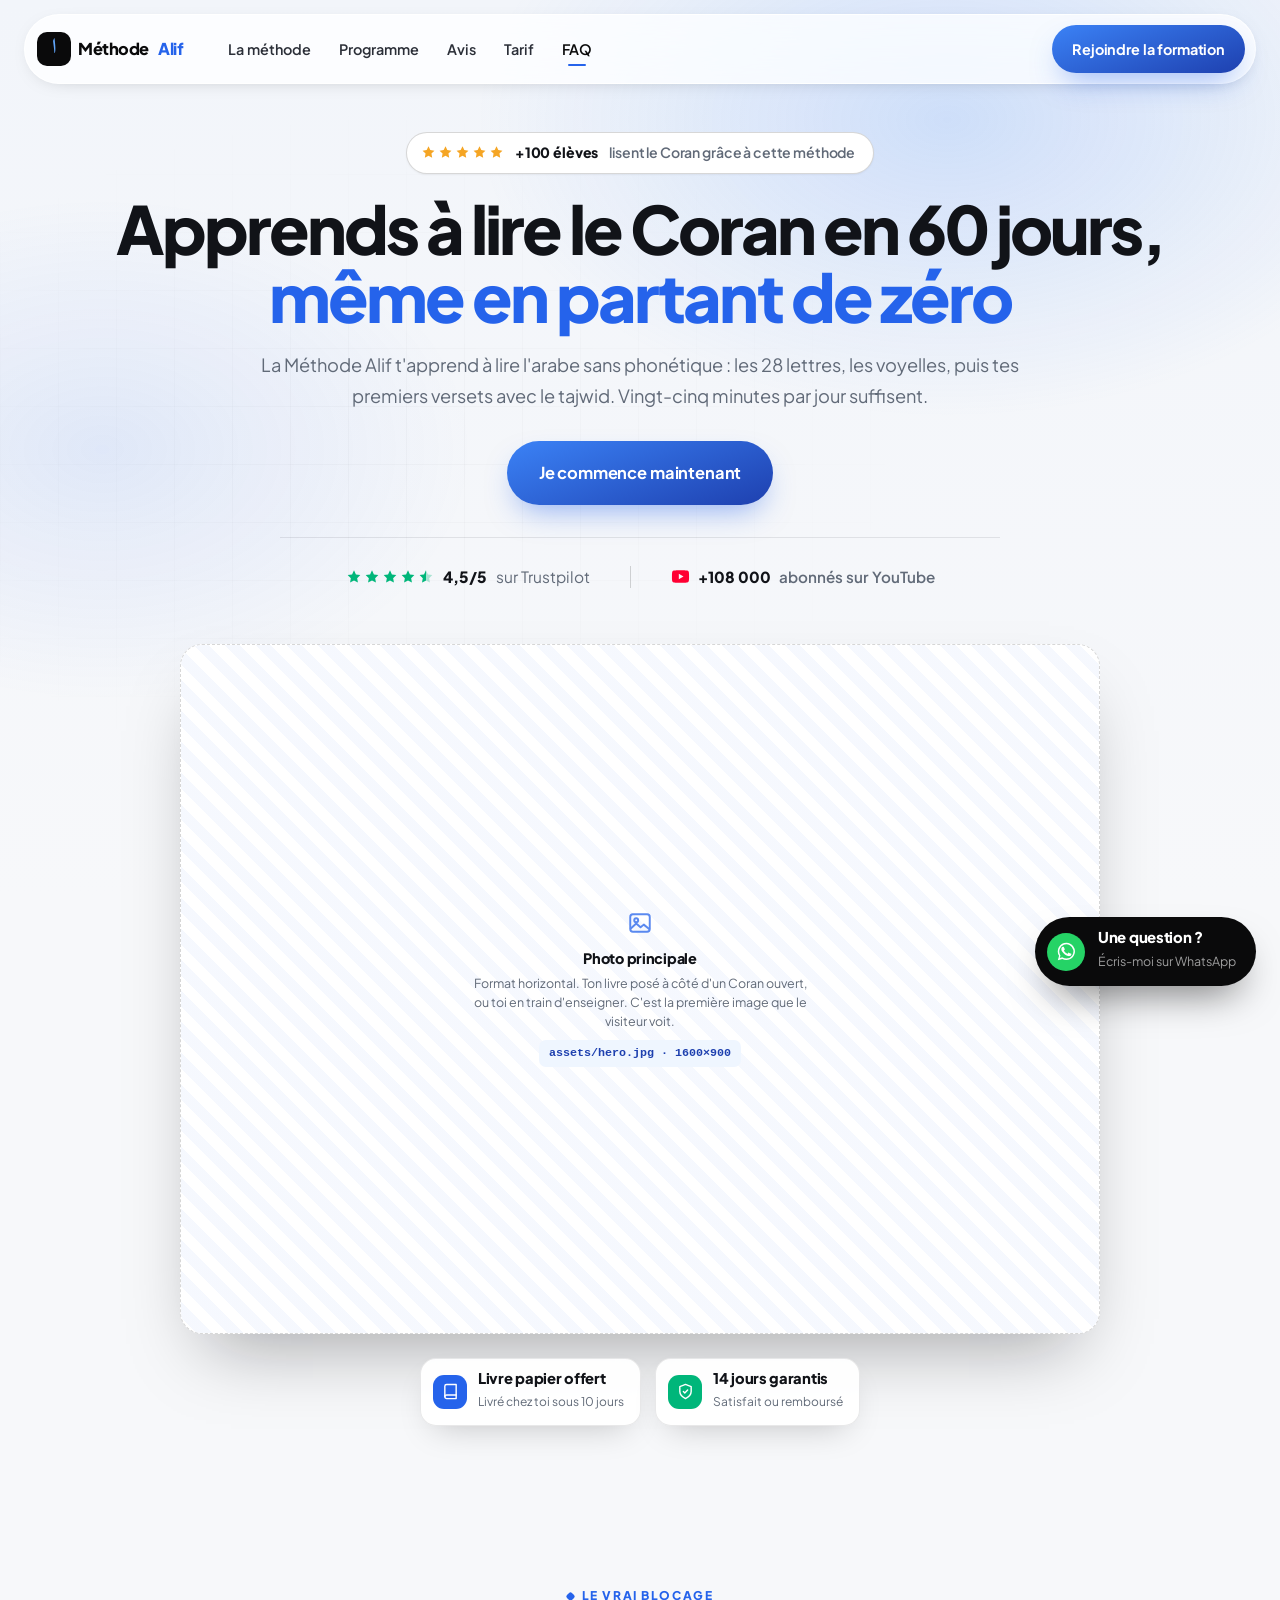
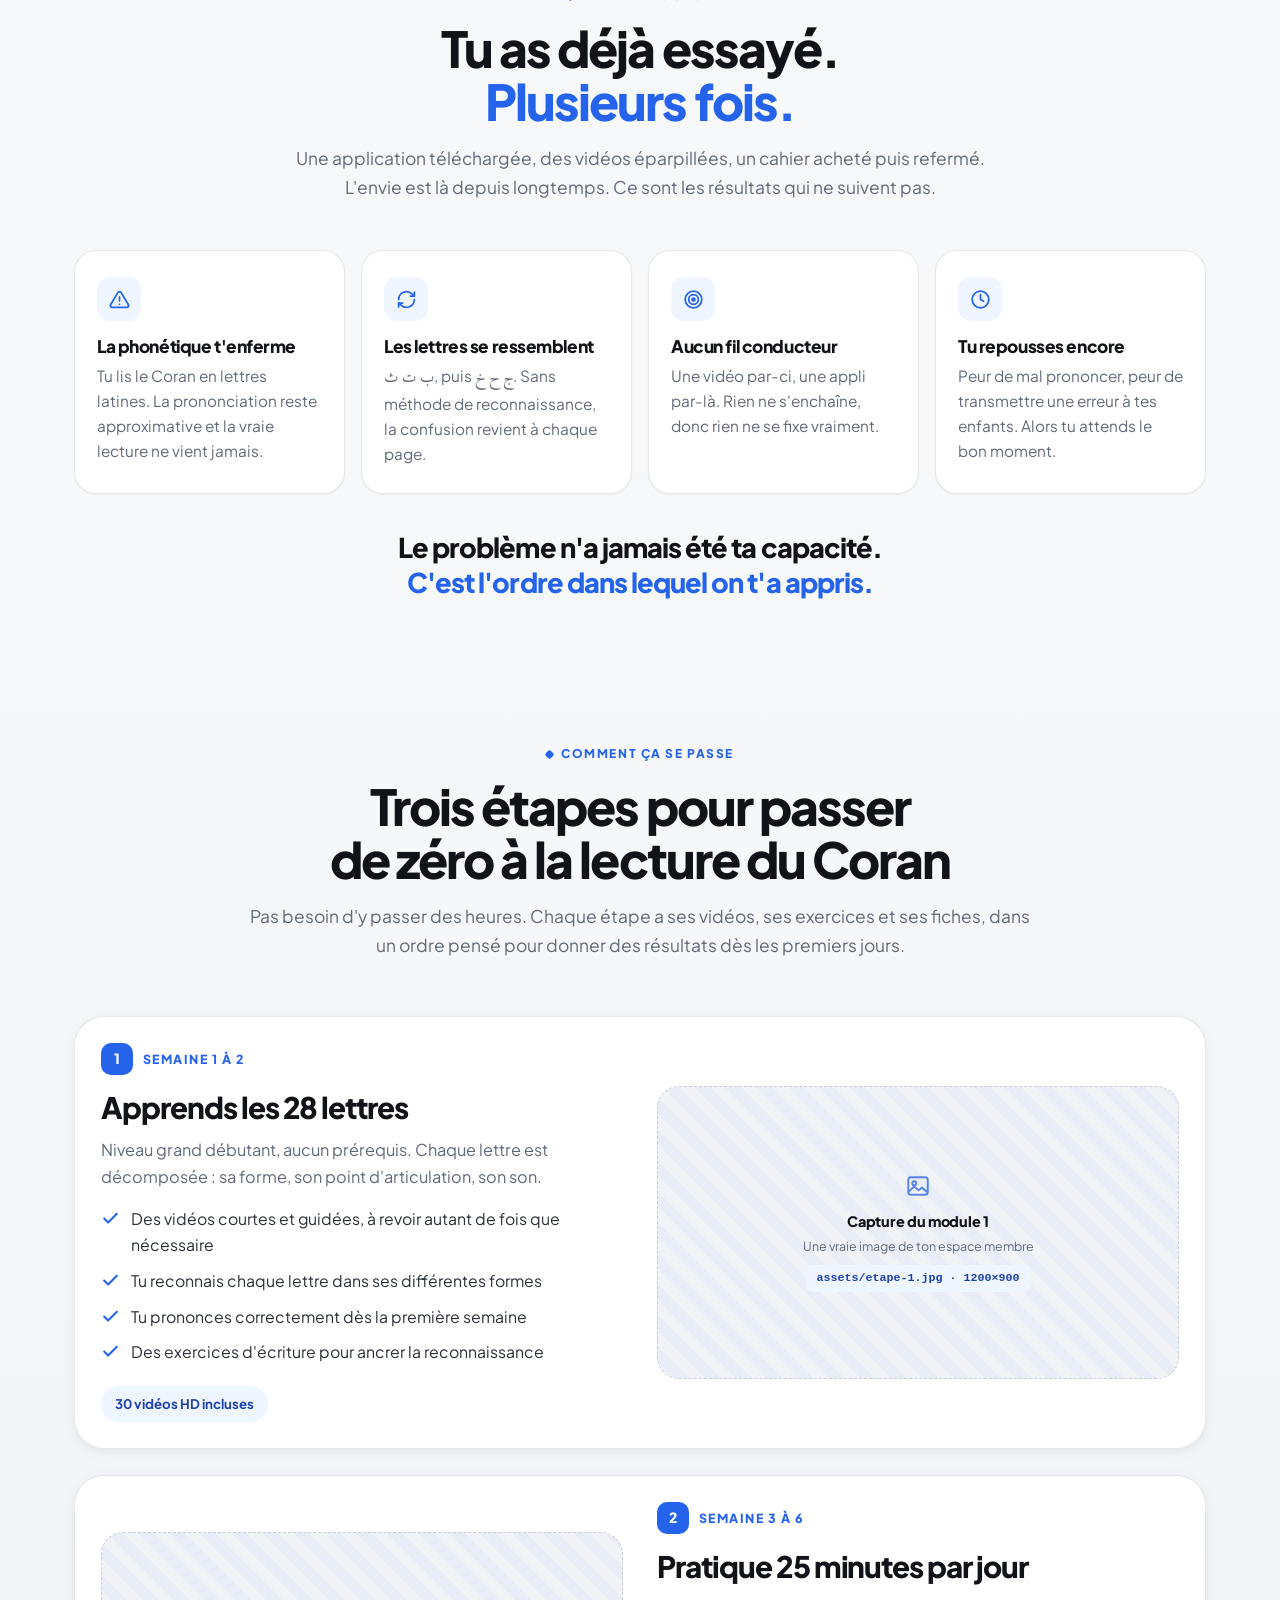
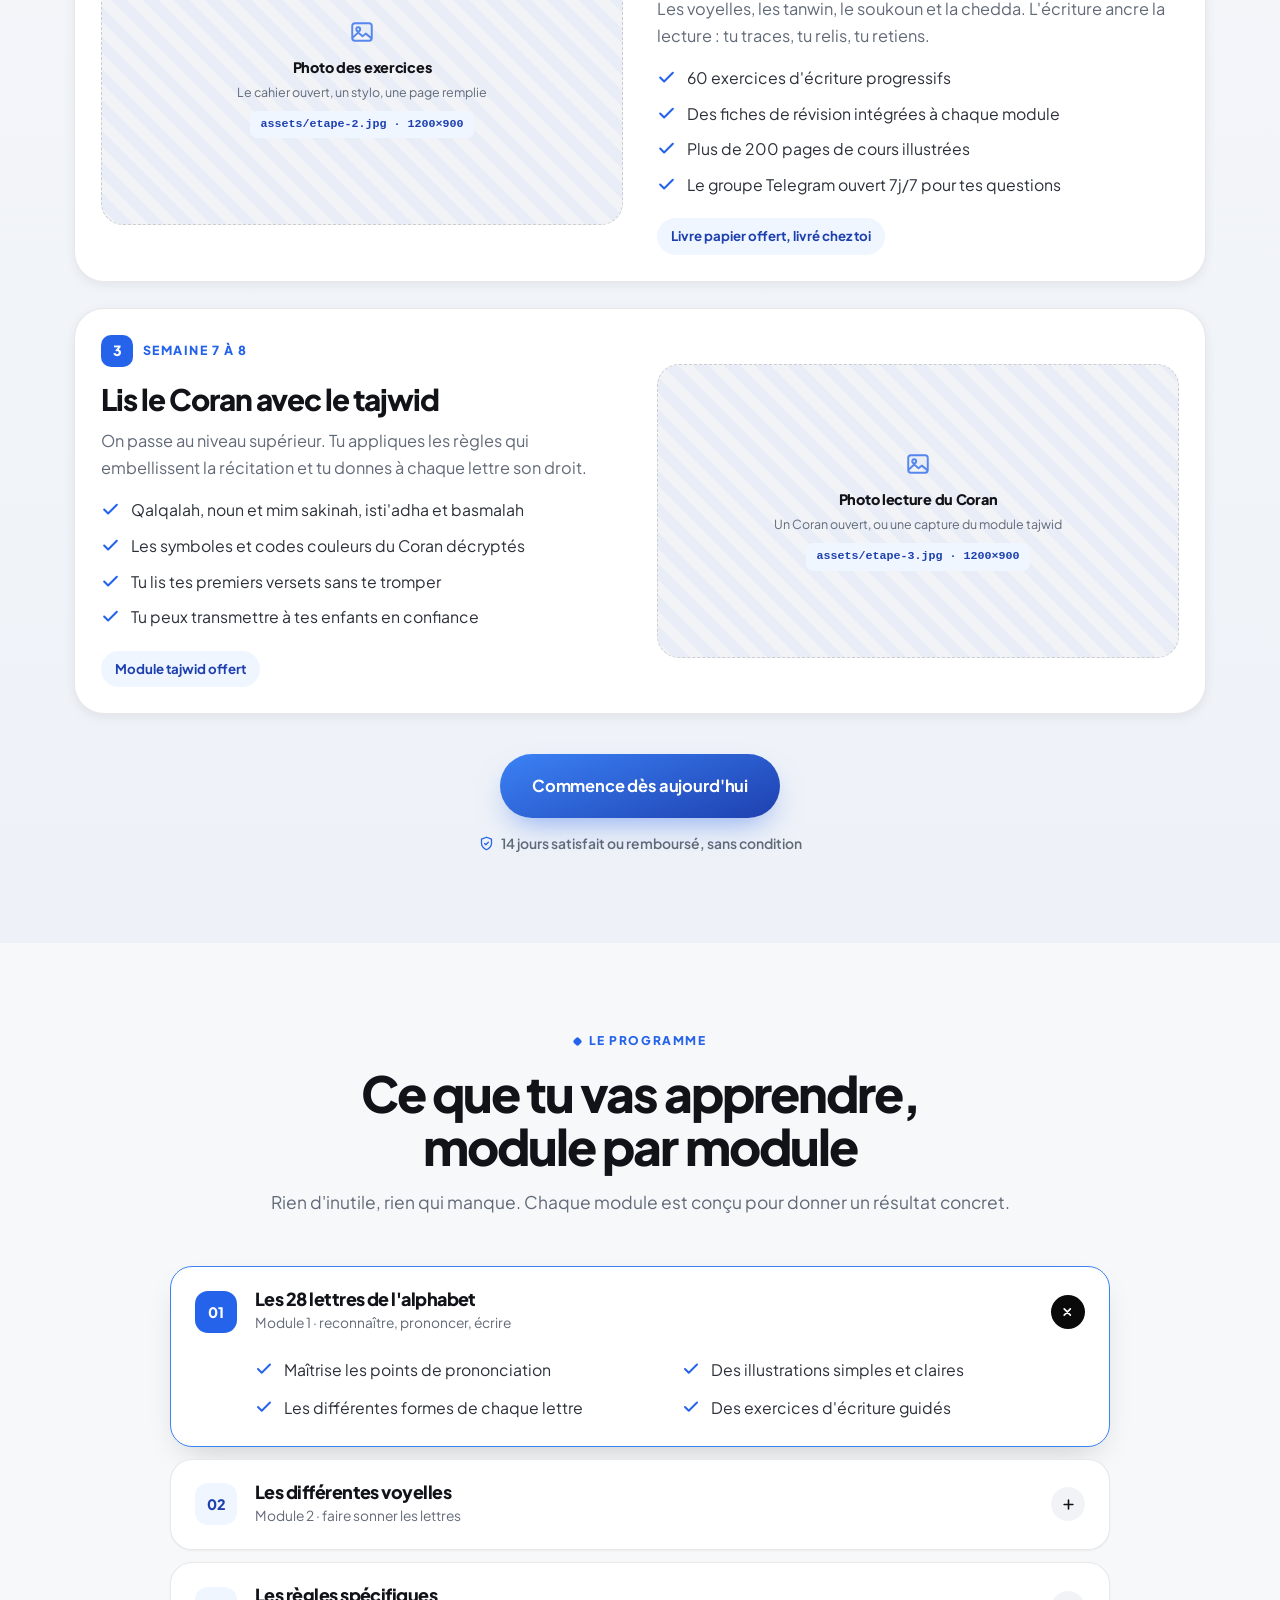
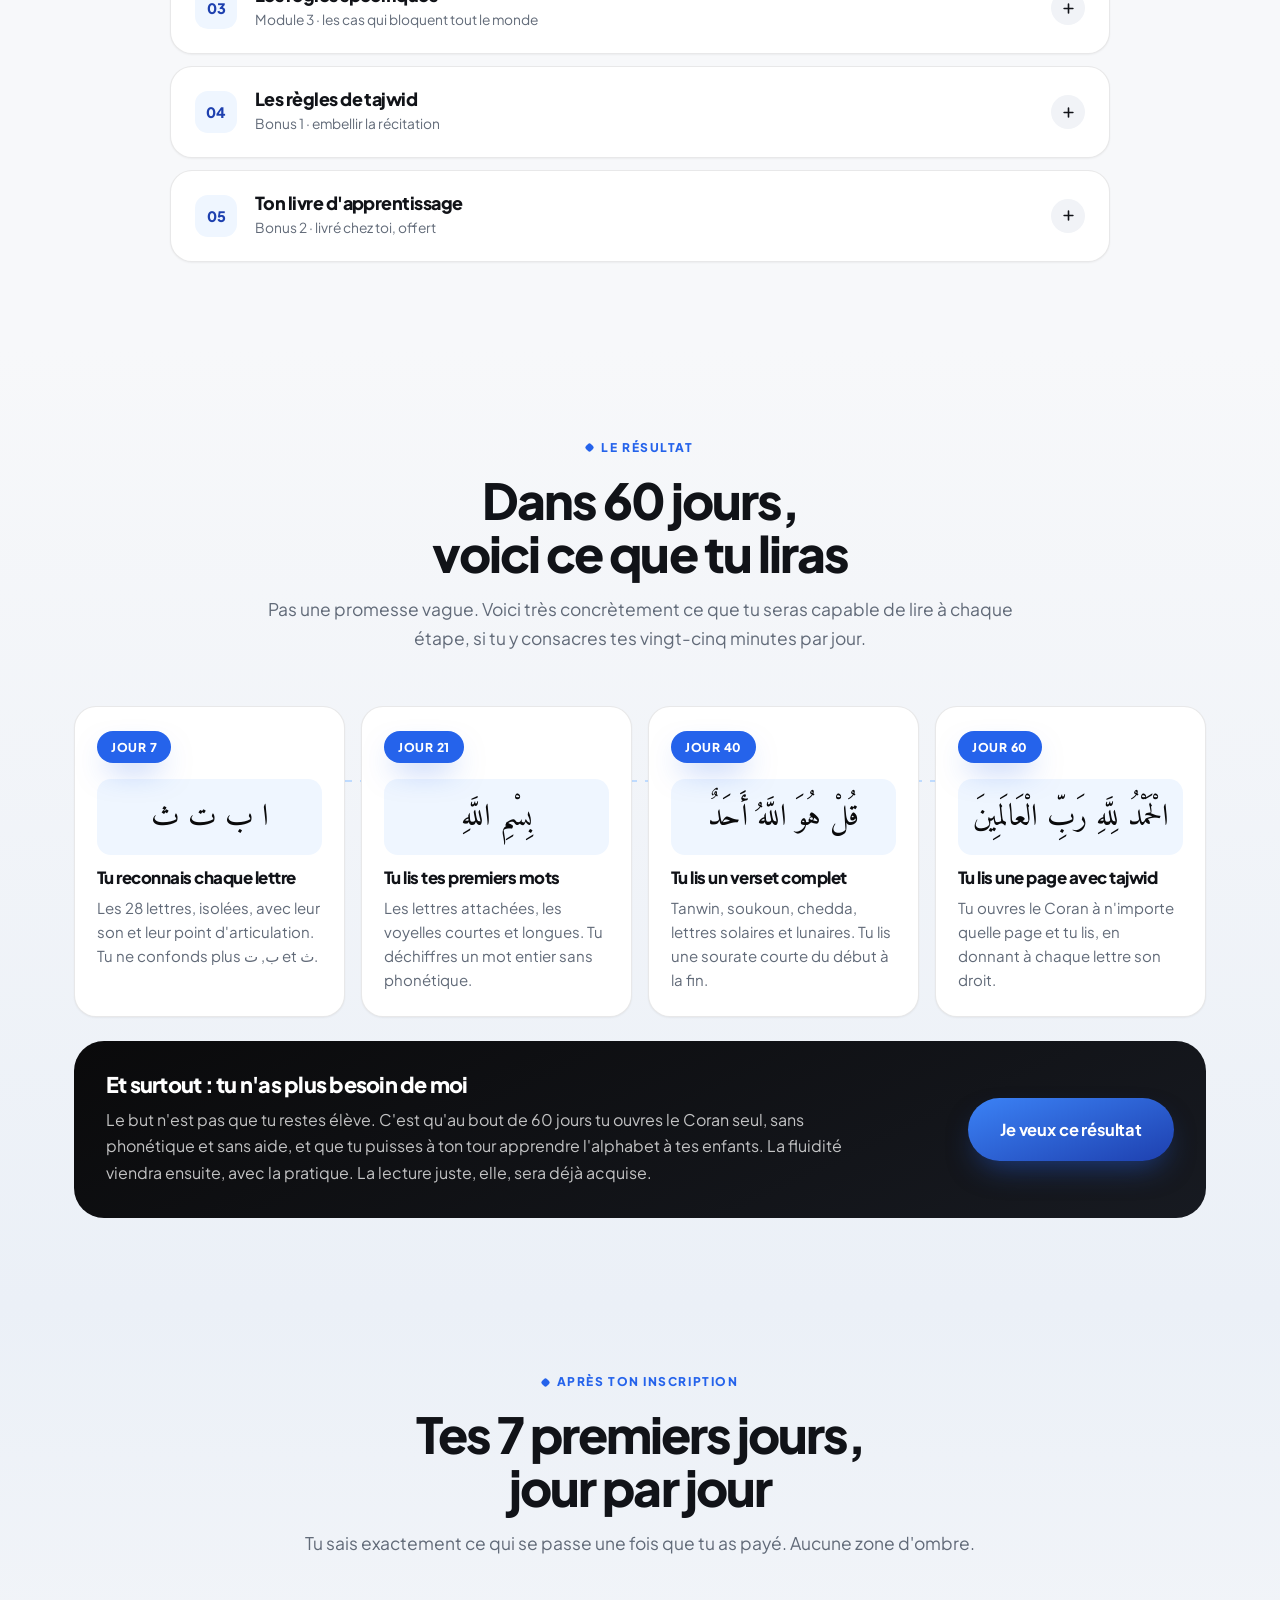
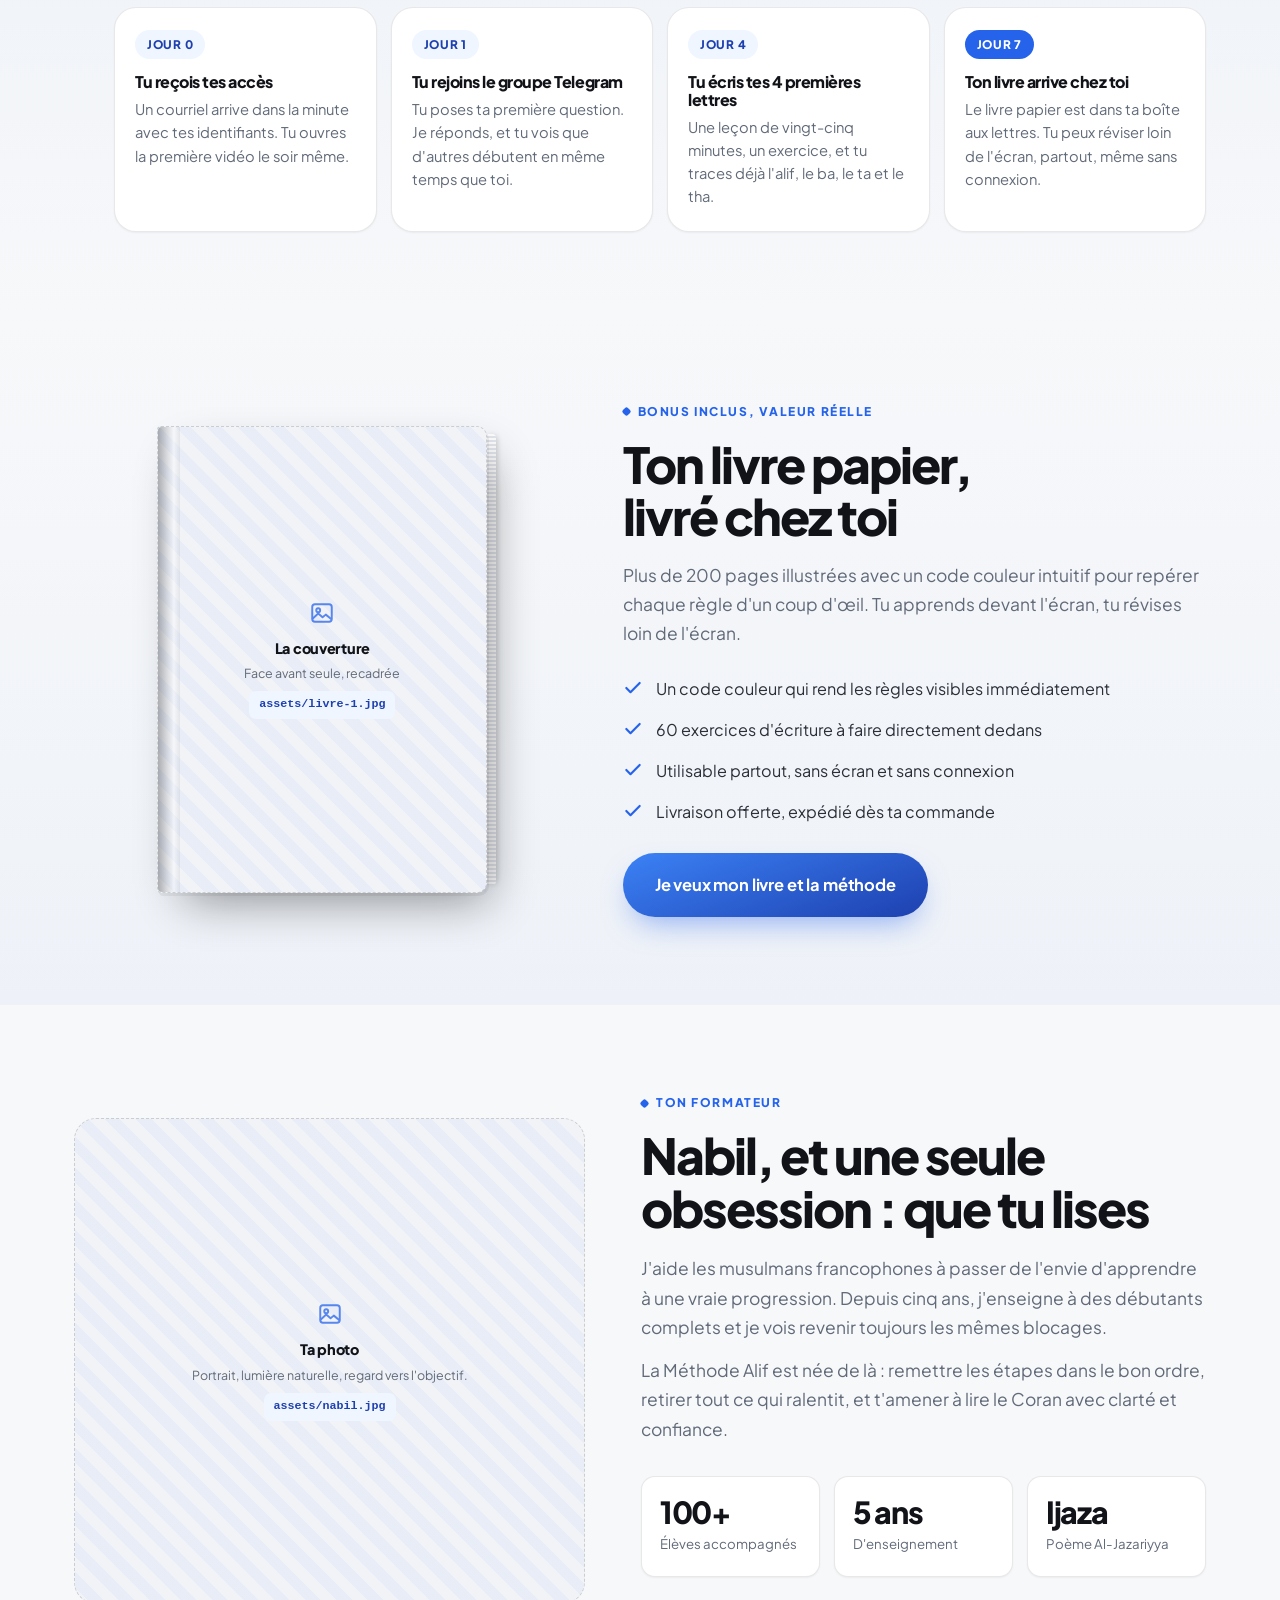
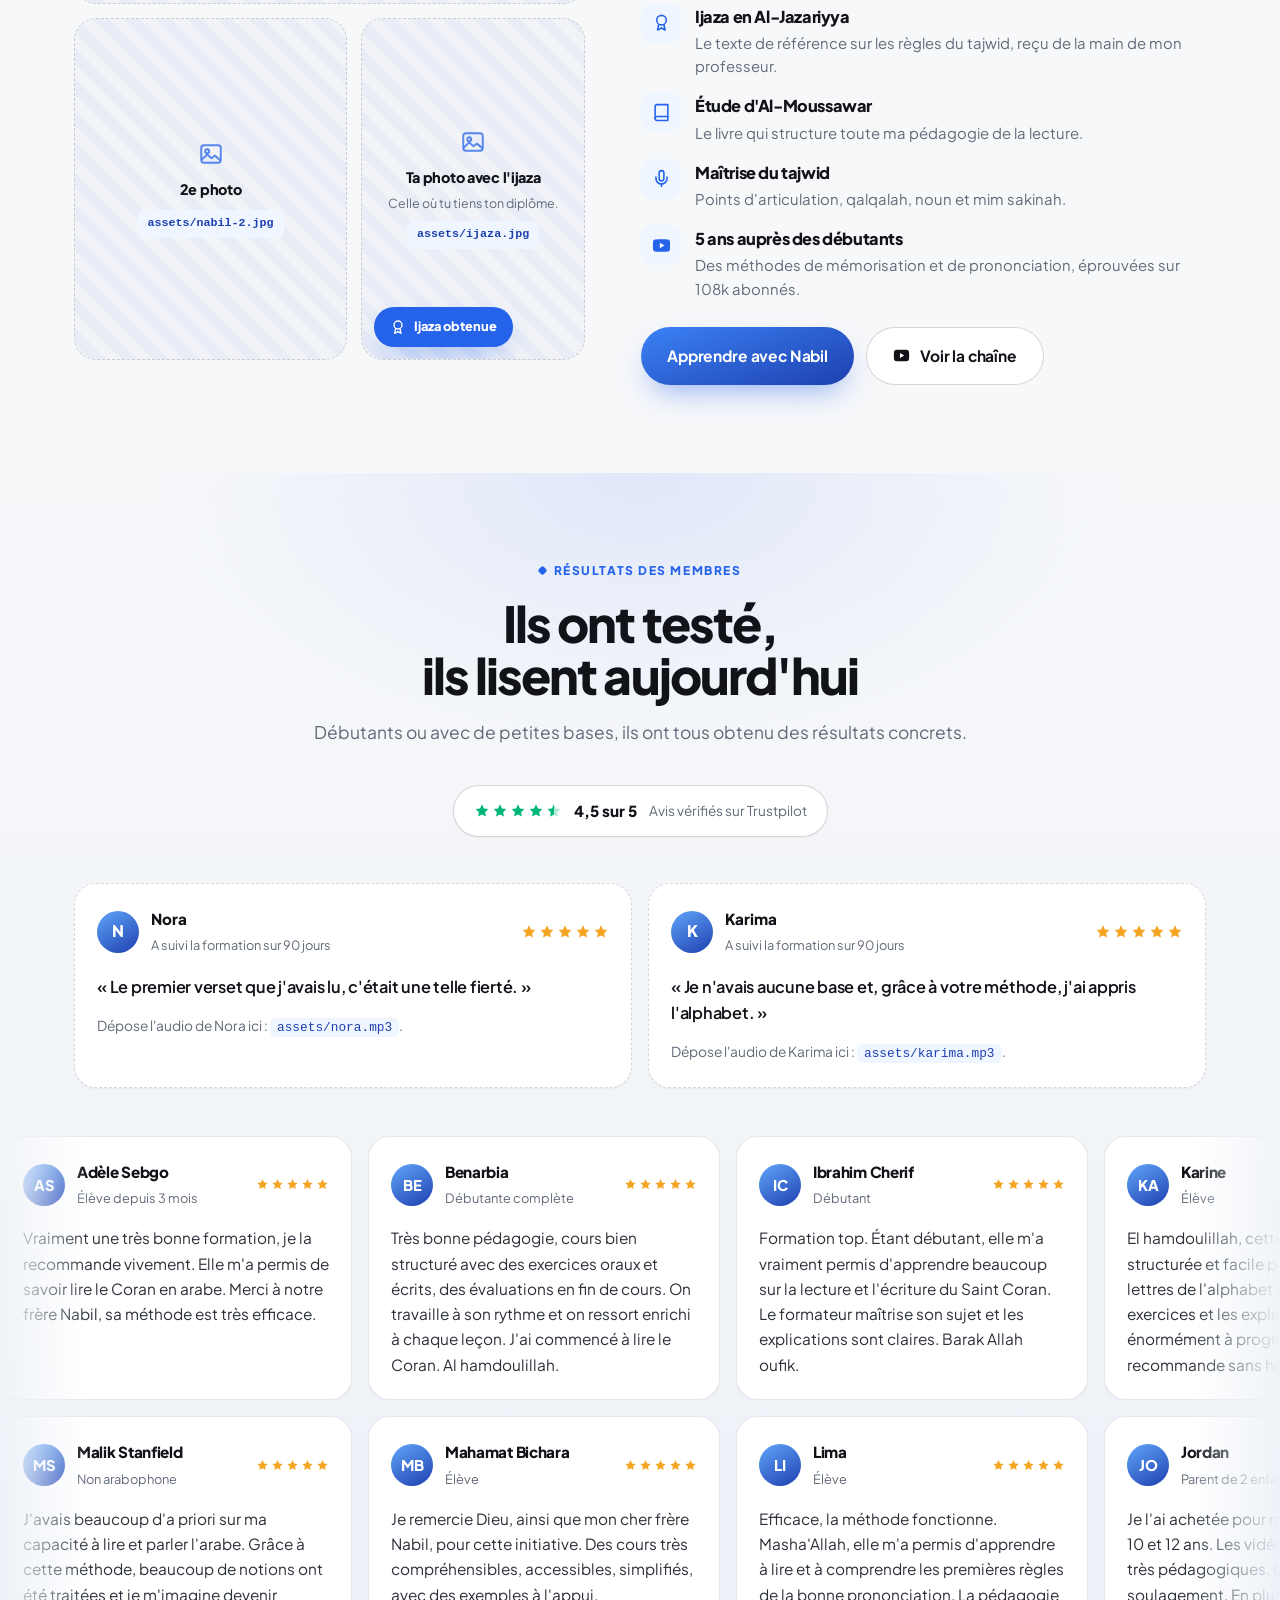
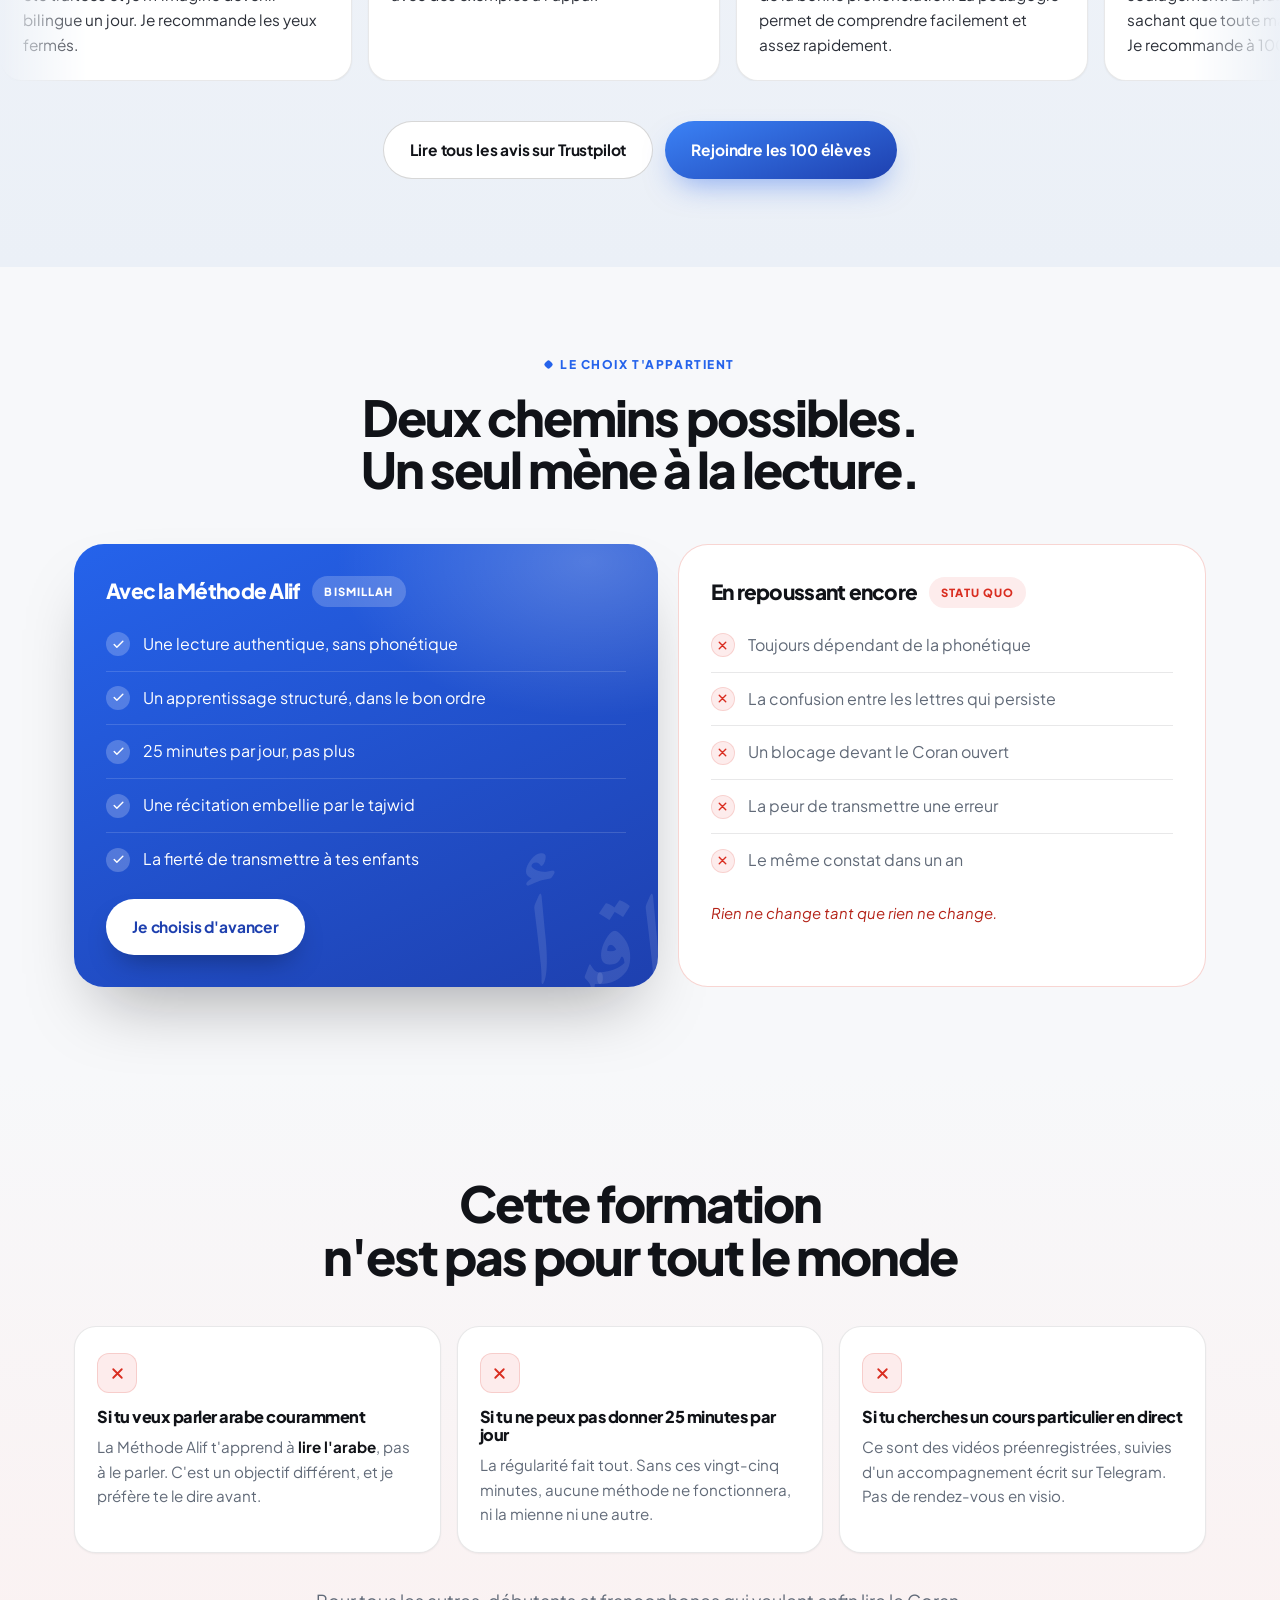
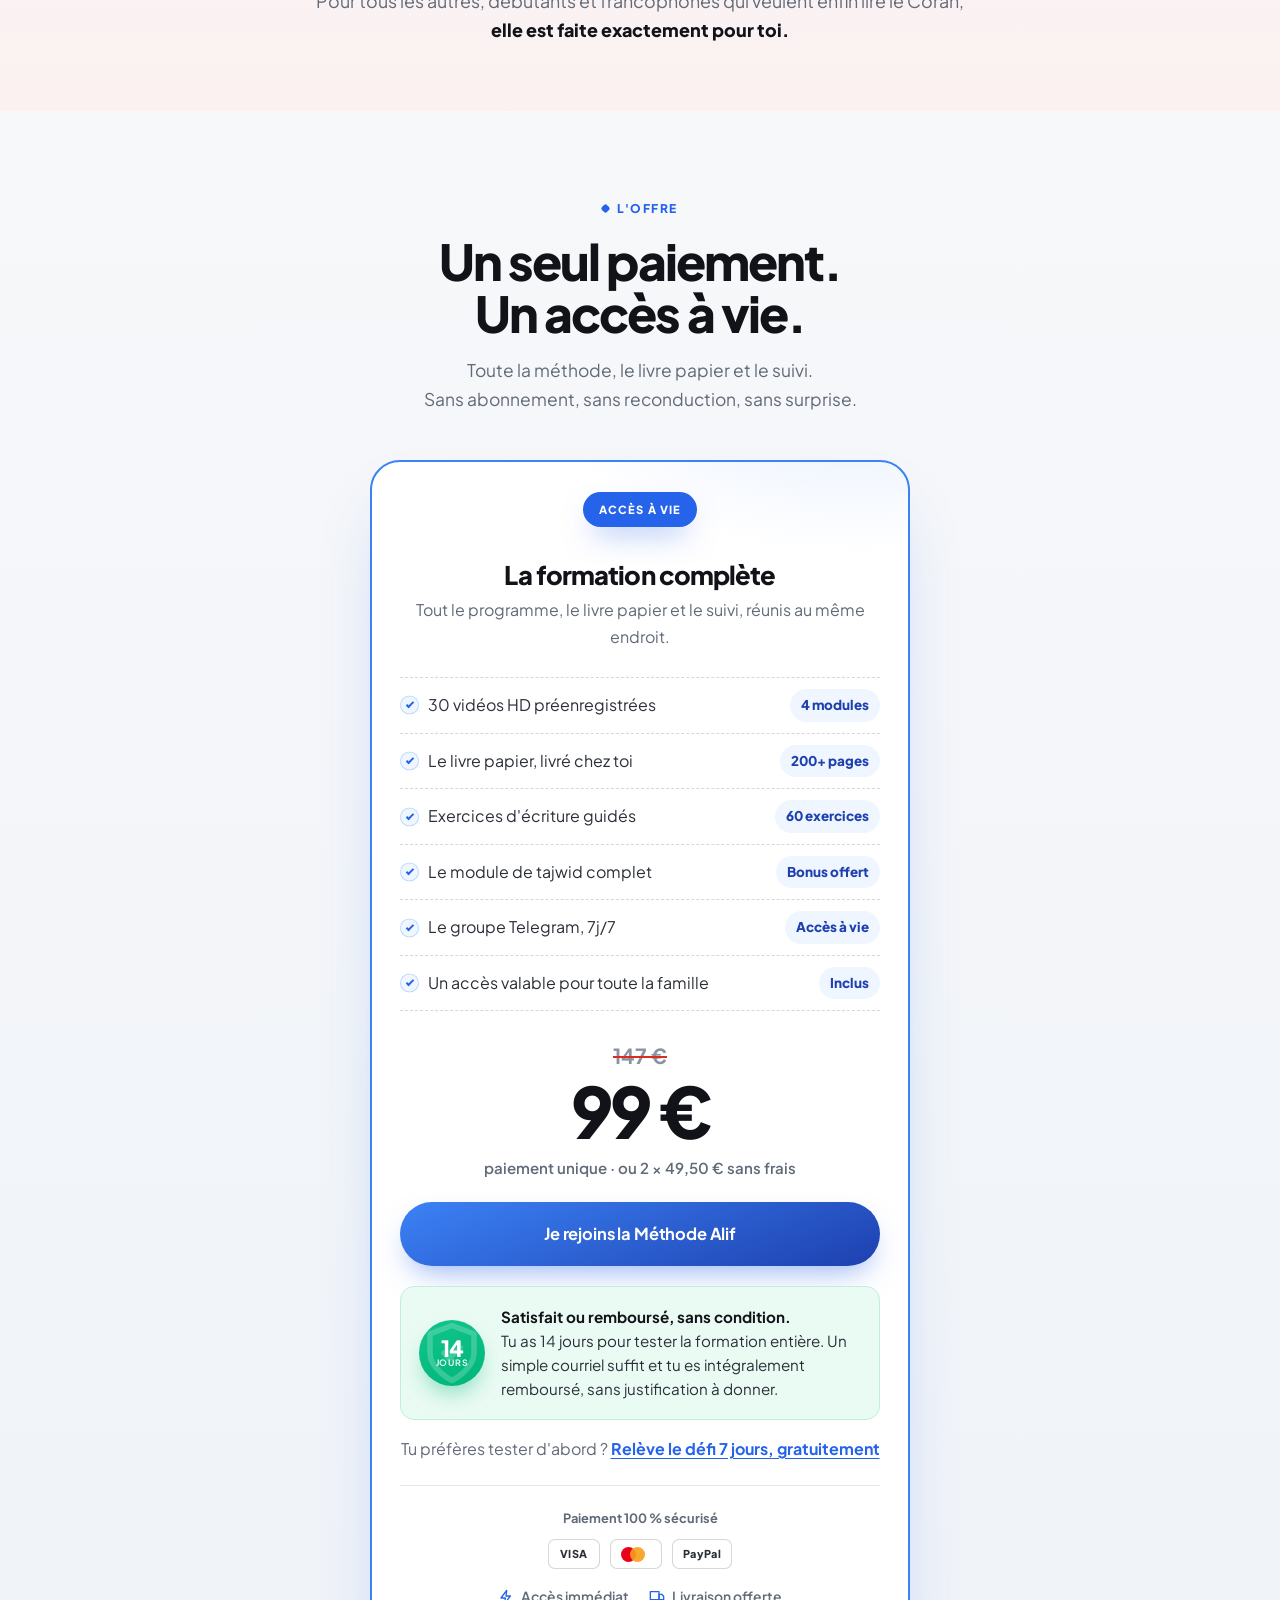
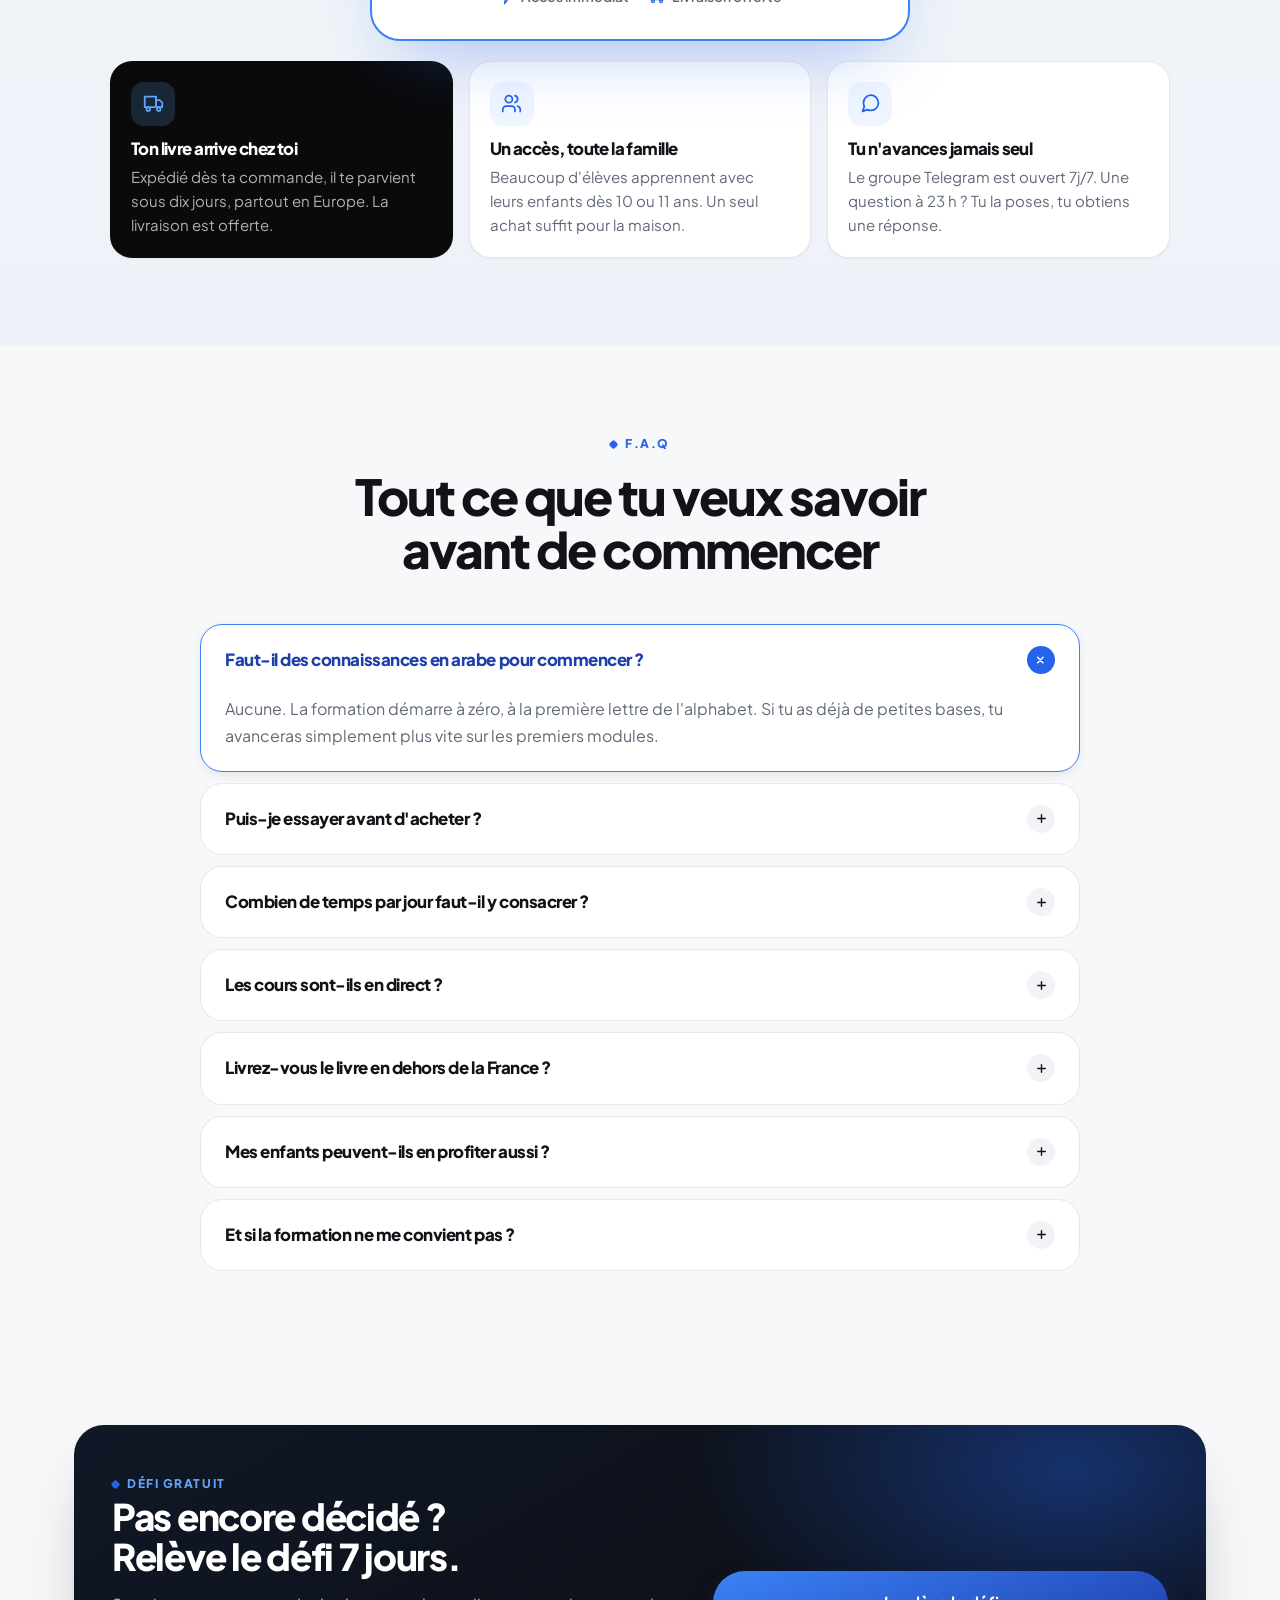
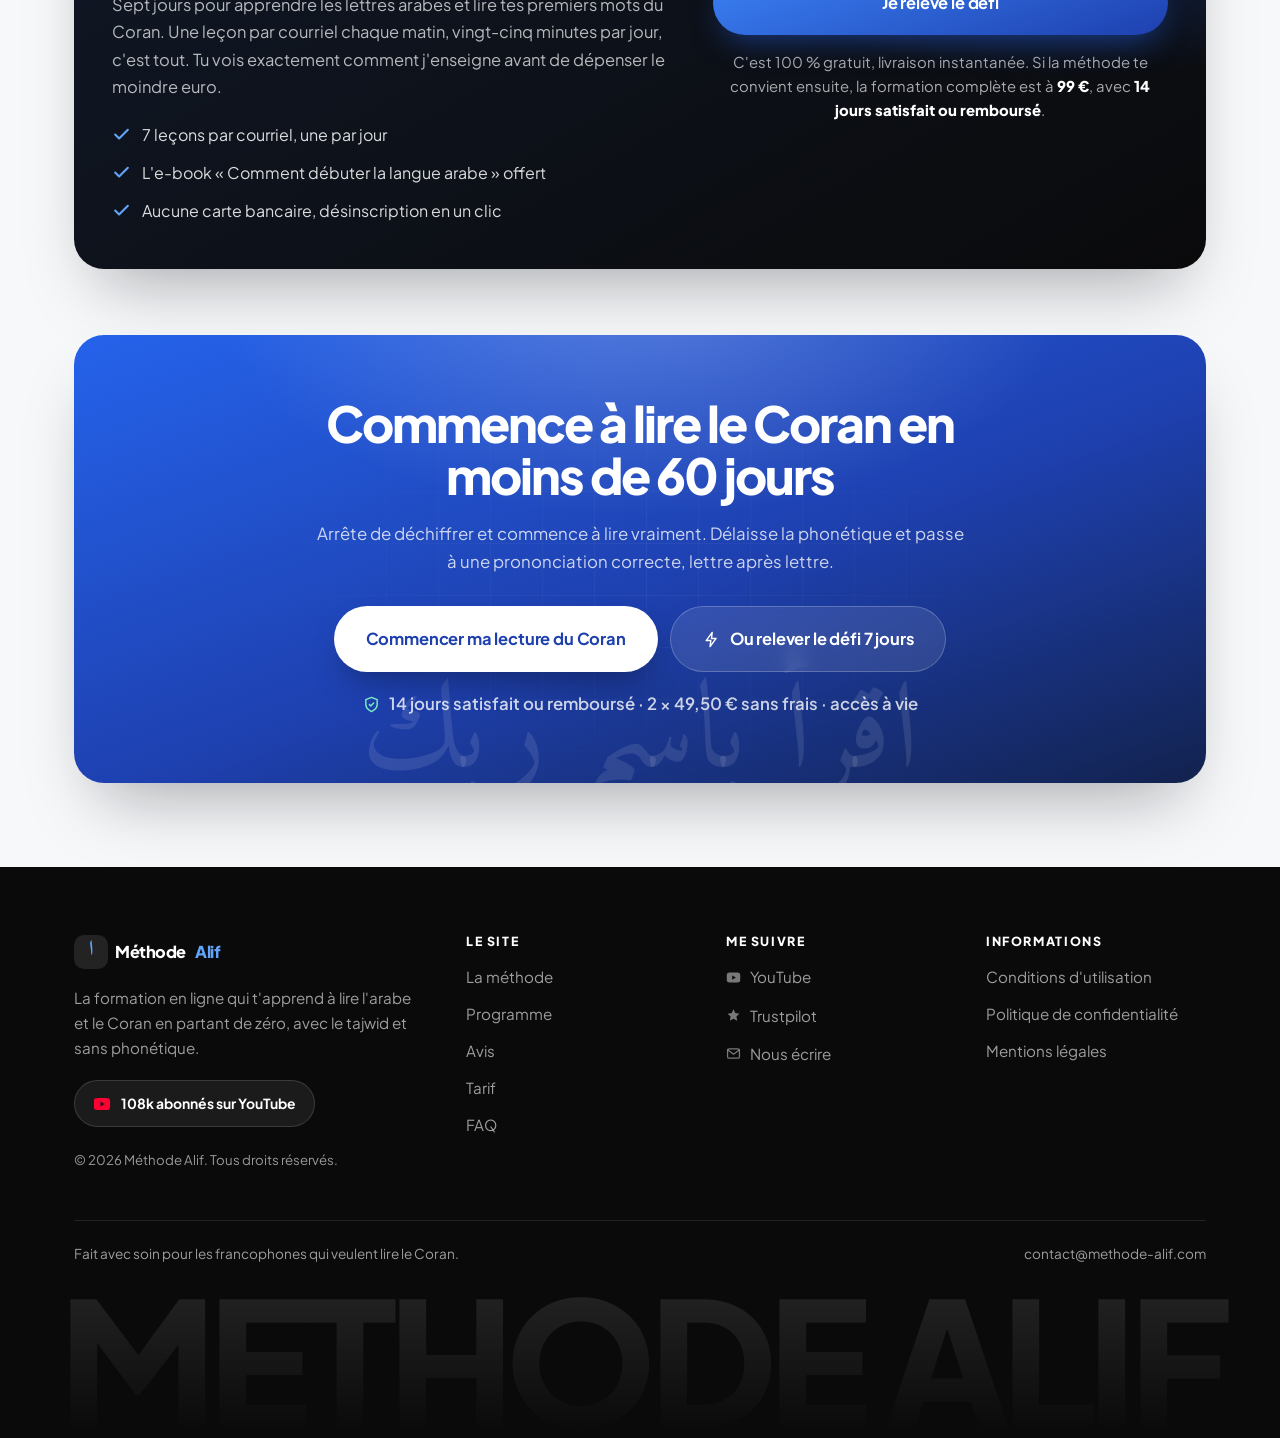
==== index.html @ 4176a7d4 "Add files via upload" ====
<!DOCTYPE html>
<html lang="fr">
<head>
<meta charset="utf-8">
<meta name="viewport" content="width=device-width,initial-scale=1">
<title>Apprendre à lire l'arabe et le Coran en 60 jours | Méthode Alif</title>
<meta name="description" content="Apprends à lire l'arabe et le Coran en 60 jours, même en partant de zéro. 30 vidéos HD, livre papier offert, module tajwid et suivi Telegram. Premiers cours gratuits. Formation complète 99 €, accès à vie, 14 jours satisfait ou remboursé. Par Nabil, +108k abonnés sur YouTube.">
<meta name="theme-color" content="#0A0A0B">
<link rel="canonical" href="https://www.methode-alif.com/">

<meta property="og:type" content="website">
<meta property="og:locale" content="fr_FR">
<meta property="og:site_name" content="Méthode Alif">
<meta property="og:title" content="Apprendre à lire l'arabe et le Coran en 60 jours | Méthode Alif">
<meta property="og:description" content="Premiers cours gratuits. La méthode structurée pour délaisser la phonétique et lire le Coran avec le tajwid. Par Nabil, +108 000 abonnés YouTube.">
<meta property="og:url" content="https://www.methode-alif.com/">
<meta property="og:image" content="https://www.methode-alif.com/assets/og.jpg">
<meta property="og:image:width" content="1200">
<meta property="og:image:height" content="630">
<meta name="twitter:card" content="summary_large_image">
<meta name="twitter:image" content="https://www.methode-alif.com/assets/og.jpg">

<link rel="icon" href="assets/favicon.svg" type="image/svg+xml">
<link rel="preconnect" href="https://fonts.googleapis.com">
<link rel="preconnect" href="https://fonts.gstatic.com" crossorigin>
<link href="https://fonts.googleapis.com/css2?family=Plus+Jakarta+Sans:wght@400;500;600;700;800&family=Amiri:wght@400;700&display=swap" rel="stylesheet">
<link rel="preload" as="image" href="assets/hero.jpg">
<link rel="stylesheet" href="styles.css">

<!-- ====================== Données structurées (SEO) ======================= -->
<script type="application/ld+json">
{
  "@context":"https://schema.org",
  "@graph":[
    {
      "@type":"Organization",
      "@id":"https://www.methode-alif.com/#org",
      "name":"Méthode Alif",
      "url":"https://www.methode-alif.com/",
      "email":"contact@methode-alif.com",
      "logo":"https://www.methode-alif.com/assets/og.jpg",
      "sameAs":[
        "https://www.youtube.com/@Nour_kitab",
        "https://www.instagram.com/methode_alif/",
        "https://fr.trustpilot.com/review/methode-alif.com"
      ]
    },
    {
      "@type":"Person",
      "@id":"https://www.methode-alif.com/#nabil",
      "name":"Nabil",
      "jobTitle":"Formateur en lecture coranique",
      "description":"Formateur francophone en lecture de l'arabe et du Coran, quatre années d'enseignement et plus de 100 élèves accompagnés.",
      "worksFor":{"@id":"https://www.methode-alif.com/#org"},
      "sameAs":["https://www.youtube.com/@Nour_kitab"]
    },
    {
      "@type":"Course",
      "@id":"https://www.methode-alif.com/#course",
      "name":"Méthode Alif — apprendre à lire l'arabe et le Coran",
      "description":"Formation en ligne pour apprendre à lire l'arabe sans phonétique : les 28 lettres, les voyelles, les règles spécifiques et le tajwid, jusqu'à la lecture du Coran en moins de 60 jours.",
      "inLanguage":"fr",
      "url":"https://www.methode-alif.com/",
      "provider":{"@id":"https://www.methode-alif.com/#org"},
      "instructor":{"@id":"https://www.methode-alif.com/#nabil"},
      "educationalLevel":"Débutant",
      "teaches":["Alphabet arabe","Voyelles courtes et longues","Tanwin, soukoun et chedda","Lettres lunaires et solaires","Règles de tajwid","Lecture du Coran"],
      "hasCourseInstance":{
        "@type":"CourseInstance",
        "courseMode":"online",
        "courseWorkload":"PT20M",
        "instructor":{"@id":"https://www.methode-alif.com/#nabil"}
      },
      "offers":{
        "@type":"Offer",
        "price":"99",
        "priceCurrency":"EUR",
        "category":"Paid",
        "availability":"https://schema.org/InStock",
        "url":"https://www.methode-alif.com/#tarif"
      }
    },
    {
      "@type":"FAQPage",
      "mainEntity":[
        {"@type":"Question","name":"Faut-il des connaissances en arabe pour commencer ?","acceptedAnswer":{"@type":"Answer","text":"Aucune. La formation démarre à zéro, à la première lettre de l'alphabet. Si tu as déjà de petites bases, tu avanceras simplement plus vite sur les premiers modules."}},
        {"@type":"Question","name":"Puis-je essayer avant d'acheter ?","acceptedAnswer":{"@type":"Answer","text":"Oui. Un défi gratuit de sept jours est proposé : une leçon par courriel chaque matin, vingt-cinq minutes par jour, plus un e-book offert. Aucune carte bancaire n'est demandée."}},
        {"@type":"Question","name":"Combien de temps par jour faut-il y consacrer ?","acceptedAnswer":{"@type":"Answer","text":"Vingt-cinq minutes par jour suffisent. Les vidéos sont courtes et chaque leçon se termine par un exercice bref. La régularité compte plus que la durée."}},
        {"@type":"Question","name":"Les cours sont-ils en direct ?","acceptedAnswer":{"@type":"Answer","text":"Non. Ce sont des vidéos préenregistrées que tu suis librement, autant de fois que nécessaire. L'accès est illimité dans le temps. Pour les questions, le groupe Telegram est ouvert 7j/7."}},
        {"@type":"Question","name":"Livrez-vous le livre en dehors de la France ?","acceptedAnswer":{"@type":"Answer","text":"Oui, partout en Europe. Le livre part de France, la livraison est offerte et il arrive sous une dizaine de jours. En dehors de l'Europe il n'est pas expédié pour le moment : écrire à contact@methode-alif.com avant de commander."}},
        {"@type":"Question","name":"Mes enfants peuvent-ils en profiter aussi ?","acceptedAnswer":{"@type":"Answer","text":"Oui. Un seul achat suffit pour le foyer. Beaucoup de parents suivent la formation en même temps que leurs enfants, à partir de dix ou onze ans."}},
        {"@type":"Question","name":"Et si la formation ne me convient pas ?","acceptedAnswer":{"@type":"Answer","text":"Quatorze jours pour demander un remboursement, sans condition et sans justification. Le paiement est sécurisé à cent pour cent, par carte bancaire ou via PayPal avec un cryptage SSL."}}
      ]

    }
  ]
}
</script>
<!--
  ÉTOILES DANS GOOGLE : dès que tu me donnes ta note Trustpilot exacte et le nombre
  d'avis, j'ajoute ce bloc dans l'objet "Course" ci-dessus. Ne pas inventer les valeurs,
  Google sanctionne les notes non vérifiables.

  "aggregateRating":{"@type":"AggregateRating","ratingValue":"4.8","reviewCount":"47","bestRating":"5"}
-->
</head>
<body>

<!-- ============================ Sprite d'icônes ============================ -->
<svg width="0" height="0" style="position:absolute" aria-hidden="true" focusable="false">
  <symbol id="i-arrow" viewBox="0 0 24 24" fill="none" stroke="currentColor" stroke-width="2.2" stroke-linecap="round" stroke-linejoin="round"><path d="M5 12h14"/><path d="M13 6l6 6-6 6"/></symbol>
  <symbol id="i-check" viewBox="0 0 24 24" fill="none" stroke="currentColor" stroke-width="2.6" stroke-linecap="round" stroke-linejoin="round"><path d="M20 6 9 17l-5-5"/></symbol>
  <symbol id="i-cross" viewBox="0 0 24 24" fill="none" stroke="currentColor" stroke-width="2.6" stroke-linecap="round" stroke-linejoin="round"><path d="M18 6 6 18M6 6l12 12"/></symbol>
  <symbol id="i-plus" viewBox="0 0 24 24" fill="none" stroke="currentColor" stroke-width="2.6" stroke-linecap="round"><path d="M12 5v14M5 12h14"/></symbol>
  <symbol id="i-star" viewBox="0 0 24 24" fill="currentColor"><path d="M12 2l2.9 6.1 6.6.9-4.8 4.7 1.2 6.6L12 17.2 6.1 20.3l1.2-6.6L2.5 9l6.6-.9z"/></symbol>
  <symbol id="i-star-half" viewBox="0 0 24 24" fill="currentColor"><path opacity=".3" d="M12 2l2.9 6.1 6.6.9-4.8 4.7 1.2 6.6L12 17.2 6.1 20.3l1.2-6.6L2.5 9l6.6-.9z"/><path d="M12 2v15.2L6.1 20.3l1.2-6.6L2.5 9l6.6-.9z"/></symbol>
  <symbol id="i-play" viewBox="0 0 24 24" fill="currentColor"><path d="M8 5.2v13.6L19 12z"/></symbol>
  <symbol id="i-cert" viewBox="0 0 24 24" fill="none" stroke="currentColor" stroke-width="2" stroke-linecap="round" stroke-linejoin="round"><circle cx="12" cy="9" r="6"/><path d="m8.5 14.5-1.5 7L12 19l4.5 2.5-1.5-7"/></symbol>
  <symbol id="i-book" viewBox="0 0 24 24" fill="none" stroke="currentColor" stroke-width="2" stroke-linecap="round" stroke-linejoin="round"><path d="M4 19.5A2.5 2.5 0 0 1 6.5 17H20"/><path d="M6.5 2H20v20H6.5A2.5 2.5 0 0 1 4 19.5v-15A2.5 2.5 0 0 1 6.5 2z"/></symbol>
  <symbol id="i-pen" viewBox="0 0 24 24" fill="none" stroke="currentColor" stroke-width="2" stroke-linecap="round" stroke-linejoin="round"><path d="M12 20h9"/><path d="M16.5 3.5a2.12 2.12 0 0 1 3 3L7 19l-4 1 1-4z"/></symbol>
  <symbol id="i-mic" viewBox="0 0 24 24" fill="none" stroke="currentColor" stroke-width="2" stroke-linecap="round" stroke-linejoin="round"><path d="M12 2a3 3 0 0 0-3 3v7a3 3 0 0 0 6 0V5a3 3 0 0 0-3-3z"/><path d="M19 10v2a7 7 0 0 1-14 0v-2"/><path d="M12 19v3"/></symbol>
  <symbol id="i-shield" viewBox="0 0 24 24" fill="none" stroke="currentColor" stroke-width="2" stroke-linecap="round" stroke-linejoin="round"><path d="M12 22s8-4 8-10V5l-8-3-8 3v7c0 6 8 10 8 10z"/><path d="m9 12 2 2 4-4"/></symbol>
  <symbol id="i-truck" viewBox="0 0 24 24" fill="none" stroke="currentColor" stroke-width="2" stroke-linecap="round" stroke-linejoin="round"><path d="M2 4h13v12H2z"/><path d="M15 8h4l3 3v5h-7z"/><circle cx="6" cy="18.5" r="2"/><circle cx="18" cy="18.5" r="2"/></symbol>
  <symbol id="i-lock" viewBox="0 0 24 24" fill="none" stroke="currentColor" stroke-width="2" stroke-linecap="round" stroke-linejoin="round"><rect x="3" y="11" width="18" height="11" rx="2"/><path d="M7 11V7a5 5 0 0 1 10 0v4"/></symbol>
  <symbol id="i-clock" viewBox="0 0 24 24" fill="none" stroke="currentColor" stroke-width="2" stroke-linecap="round" stroke-linejoin="round"><circle cx="12" cy="12" r="9.5"/><path d="M12 6.5V12l3.5 2"/></symbol>
  <symbol id="i-target" viewBox="0 0 24 24" fill="none" stroke="currentColor" stroke-width="2"><circle cx="12" cy="12" r="9.5"/><circle cx="12" cy="12" r="5.5"/><circle cx="12" cy="12" r="1.6" fill="currentColor"/></symbol>
  <symbol id="i-wa" viewBox="0 0 24 24" fill="currentColor"><path d="M12 2a9.9 9.9 0 0 0-8.5 15L2.1 22l5.1-1.3A9.9 9.9 0 1 0 12 2zm0 18.1c-1.6 0-3.1-.4-4.4-1.2l-.3-.2-3 .8.8-3-.2-.3A8.1 8.1 0 1 1 12 20.1z"/><path d="M16.7 14.3c-.3-.1-1.7-.8-1.9-.9-.3-.1-.5-.1-.7.1l-.7 1c-.1.2-.3.2-.5.1-.3-.1-1.2-.5-2.2-1.4-.8-.7-1.4-1.6-1.5-1.9-.2-.3 0-.4.1-.6l.5-.6c.1-.1.1-.2.2-.4v-.5c-.1-.2-.7-1.5-.9-2.1-.2-.5-.4-.5-.6-.5h-.6c-.2 0-.5.1-.8.4-.3.3-1 1-1 2.4s1 2.7 1.2 2.9c.1.2 2 3.1 4.8 4.3.7.3 1.2.5 1.6.6.7.2 1.3.2 1.8.1.6-.1 1.7-.7 1.9-1.3.2-.7.2-1.2.2-1.4-.1-.1-.3-.2-.5-.3z"/></symbol>
  <symbol id="i-chat" viewBox="0 0 24 24" fill="none" stroke="currentColor" stroke-width="2" stroke-linecap="round" stroke-linejoin="round"><path d="M21 11.5a8.4 8.4 0 0 1-9 8.4 8.5 8.5 0 0 1-3.8-.9L3 21l1.9-5.7a8.4 8.4 0 0 1-.9-3.8 8.5 8.5 0 0 1 8.4-9 8.5 8.5 0 0 1 8.6 8.5z"/></symbol>
  <symbol id="i-ig" viewBox="0 0 24 24" fill="none" stroke="currentColor" stroke-width="2"><rect x="2.5" y="2.5" width="19" height="19" rx="5.5"/><circle cx="12" cy="12" r="4"/><circle cx="17.4" cy="6.6" r="1.1" fill="currentColor" stroke="none"/></symbol>
  <symbol id="i-yt" viewBox="0 0 24 24" fill="currentColor"><path d="M22.5 6.4a2.8 2.8 0 0 0-2-2C18.8 4 12 4 12 4s-6.8 0-8.5.4a2.8 2.8 0 0 0-2 2A29 29 0 0 0 1.2 12a29 29 0 0 0 .3 5.6 2.8 2.8 0 0 0 2 2C5.2 20 12 20 12 20s6.8 0 8.5-.4a2.8 2.8 0 0 0 2-2 29 29 0 0 0 .3-5.6 29 29 0 0 0-.3-5.6zM9.9 15.4V8.6L15.8 12z"/></symbol>
  <symbol id="i-mail" viewBox="0 0 24 24" fill="none" stroke="currentColor" stroke-width="2" stroke-linecap="round" stroke-linejoin="round"><rect x="2.5" y="4.5" width="19" height="15" rx="2.5"/><path d="m3 6.5 9 6.6 9-6.6"/></symbol>
  <symbol id="i-users" viewBox="0 0 24 24" fill="none" stroke="currentColor" stroke-width="2" stroke-linecap="round" stroke-linejoin="round"><path d="M16 21v-2a4 4 0 0 0-4-4H6a4 4 0 0 0-4 4v2"/><circle cx="9" cy="7" r="4"/><path d="M22 21v-2a4 4 0 0 0-3-3.87"/><path d="M16 3.1a4 4 0 0 1 0 7.75"/></symbol>
  <symbol id="i-infinity" viewBox="0 0 24 24" fill="none" stroke="currentColor" stroke-width="2" stroke-linecap="round"><path d="M12 12c-1.6-2.4-3-3.6-4.6-3.6a3.6 3.6 0 0 0 0 7.2C9 15.6 10.4 14.4 12 12zm0 0c1.6 2.4 3 3.6 4.6 3.6a3.6 3.6 0 0 0 0-7.2C15 8.4 13.6 9.6 12 12z"/></symbol>
  <symbol id="i-bolt" viewBox="0 0 24 24" fill="none" stroke="currentColor" stroke-width="2" stroke-linecap="round" stroke-linejoin="round"><path d="M13 2 4.5 13.5H11l-1 8.5 8.5-11.5H12z"/></symbol>
  <symbol id="i-alert" viewBox="0 0 24 24" fill="none" stroke="currentColor" stroke-width="2" stroke-linecap="round" stroke-linejoin="round"><path d="M10.3 3.9 1.8 18a2 2 0 0 0 1.7 3h17a2 2 0 0 0 1.7-3L13.7 3.9a2 2 0 0 0-3.4 0z"/><path d="M12 9v4.5M12 17.5h.01"/></symbol>
  <symbol id="i-loop" viewBox="0 0 24 24" fill="none" stroke="currentColor" stroke-width="2" stroke-linecap="round" stroke-linejoin="round"><path d="M3 12a9 9 0 0 1 15.3-6.4L21 8"/><path d="M21 3.5V8h-4.5"/><path d="M21 12a9 9 0 0 1-15.3 6.4L3 16"/><path d="M3 20.5V16h4.5"/></symbol>
  <symbol id="i-calendar" viewBox="0 0 24 24" fill="none" stroke="currentColor" stroke-width="2" stroke-linecap="round" stroke-linejoin="round"><rect x="3" y="5" width="18" height="16" rx="2.5"/><path d="M16 3v4M8 3v4M3 10.5h18"/></symbol>
  <symbol id="i-img" viewBox="0 0 24 24" fill="none" stroke="currentColor" stroke-width="1.8" stroke-linecap="round" stroke-linejoin="round"><rect x="3" y="4" width="18" height="16" rx="2.5"/><circle cx="8.5" cy="9.5" r="1.8"/><path d="m3.5 17 5-4.5 4 3.5 3-2.5 5 4"/></symbol>
  <symbol id="i-cam" viewBox="0 0 24 24" fill="none" stroke="currentColor" stroke-width="1.8" stroke-linecap="round" stroke-linejoin="round"><rect x="2" y="5" width="14" height="14" rx="2.5"/><path d="m16 10.5 6-3.5v10l-6-3.5z"/></symbol>
</svg>

<div class="topbar" aria-hidden="true"><span id="bar"></span></div>

<!-- ================================ Navigation ============================ -->
<header class="nav-wrap">
  <nav class="nav" id="nav" aria-label="Navigation principale">
    <a class="brand" href="#top"><span class="brand__mark"><img src="assets/logo-mark.png" alt=""><span>ا</span></span>Méthode&nbsp;<span class="brand__alif">Alif</span></a>
    <div class="nav__links" id="navLinks">
      <a href="#methode">La méthode</a>
      <a href="#programme">Programme</a>
      <a href="#avis">Avis</a>
      <a href="#tarif">Tarif</a>
      <a href="#faq">FAQ</a>
    </div>
    <div class="nav__right">
      <a class="btn btn--primary nav__cta" href="#tarif" data-buy>Rejoindre la formation</a>
    </div>
    <button class="burger" id="burger" aria-label="Ouvrir le menu" aria-expanded="false"><span></span><span></span><span></span></button>
  </nav>
</header>

<div class="msheet" id="msheet">
  <a href="#methode">La méthode</a>
  <a href="#programme">Programme</a>
  <a href="#avis">Avis</a>
  <a href="#tarif">Tarif</a>
  <a href="#faq">FAQ</a>
  <a class="btn btn--primary" href="#tarif" data-buy>Rejoindre la formation</a>
</div>

<main id="top">

<!-- ================================== Héros ============================== -->
<section class="hero">
  <div class="hero__bg" aria-hidden="true"></div>

  <div class="container hero__center">

      <span class="pill-proof" data-r>
        <span class="stars" aria-label="Note de 5 sur 5">
          <svg><use href="#i-star"/></svg><svg><use href="#i-star"/></svg><svg><use href="#i-star"/></svg><svg><use href="#i-star"/></svg><svg><use href="#i-star"/></svg>
        </span>
        +100 élèves <em>lisent le Coran grâce à cette méthode</em>
      </span>

      <h1 class="h1" data-r>Apprends à lire le Coran en 60 jours,<br><span class="blue">même en partant de zéro</span></h1>

      <p class="hero__sub" data-r>
        La Méthode Alif t'apprend à lire l'arabe sans phonétique : les 28 lettres, les voyelles,
        puis tes premiers versets avec le tajwid. Vingt-cinq minutes par jour suffisent.
      </p>

      <div class="cta-group" data-r>
        <a class="btn btn--primary btn--lg" href="#tarif" data-buy>Je commence maintenant</a>
      </div>

      <div class="hero__proof" data-r>
        <span class="proof-tp">
          <span class="stars stars--tp" aria-label="Note de 4,5 sur 5 sur Trustpilot">
            <svg><use href="#i-star"/></svg><svg><use href="#i-star"/></svg><svg><use href="#i-star"/></svg><svg><use href="#i-star"/></svg><svg><use href="#i-star-half"/></svg>
          </span>
          <b>4,5/5</b> <em>sur Trustpilot</em>
        </span>
        <span class="proof-sep" aria-hidden="true"></span>
        <span class="proof-yt"><svg><use href="#i-yt"/></svg><b>+108 000</b> <em>abonnés sur YouTube</em></span>
      </div>
  </div>

  <div class="container hero__stage" data-r="z">
    <div class="hero__frame">
      <div class="shot shot--wide">
        <img src="assets/hero.jpg" alt="Tout ce que contient la Méthode Alif : le livre papier, les vidéos, les fiches d'écriture et le groupe Telegram">
        <div class="shot__hint">
          <svg><use href="#i-img"/></svg>
          <b>Photo principale</b>
          <small>Format horizontal. Ton livre posé à côté d'un Coran ouvert, ou toi en train d'enseigner. C'est la première image que le visiteur voit.</small>
          <code>assets/hero.jpg · 1600×900</code>
        </div>
      </div>

    </div>

    <div class="hero__chips">
      <div class="chip-float chip-float--a">
        <i><svg><use href="#i-book"/></svg></i>
        <span><b>Livre papier offert</b><small>Livré chez toi sous 10 jours</small></span>
      </div>
      <div class="chip-float chip-float--b">
        <i><svg><use href="#i-shield"/></svg></i>
        <span><b>14 jours garantis</b><small>Satisfait ou remboursé</small></span>
      </div>
    </div>
  </div>
</section>

<!-- ================================ Problème ============================= -->
<section class="section section--pain">
  <div class="container">
    <div class="stack center">
      <span class="eyebrow" data-r>Le vrai blocage</span>
      <h2 class="h2" data-r>Tu as déjà essayé.<br><span class="blue">Plusieurs fois.</span></h2>
      <p class="lead lead--c" data-r>
        Une application téléchargée, des vidéos éparpillées, un cahier acheté puis refermé.<br class="brk">
        L'envie est là depuis longtemps. Ce sont les résultats qui ne suivent pas.
      </p>
    </div>

    <div class="pains" data-stagger>
      <article class="pain" data-r>
        <span class="pain__i"><svg><use href="#i-alert"/></svg></span>
        <h3>La phonétique t'enferme</h3>
        <p>Tu lis le Coran en lettres latines. La prononciation reste approximative et la vraie lecture ne vient jamais.</p>
      </article>
      <article class="pain" data-r>
        <span class="pain__i"><svg><use href="#i-loop"/></svg></span>
        <h3>Les lettres se ressemblent</h3>
        <p><span class="ar" lang="ar">ب ت ث</span>, puis <span class="ar" lang="ar">ج ح خ</span>. Sans méthode de reconnaissance, la confusion revient à chaque page.</p>
      </article>
      <article class="pain" data-r>
        <span class="pain__i"><svg><use href="#i-target"/></svg></span>
        <h3>Aucun fil conducteur</h3>
        <p>Une vidéo par-ci, une appli par-là. Rien ne s'enchaîne, donc rien ne se fixe vraiment.</p>
      </article>
      <article class="pain" data-r>
        <span class="pain__i"><svg><use href="#i-clock"/></svg></span>
        <h3>Tu repousses encore</h3>
        <p>Peur de mal prononcer, peur de transmettre une erreur à tes enfants. Alors tu attends le bon moment.</p>
      </article>
    </div>

    <p class="pain-punch" data-r>
      Le problème n'a jamais été ta capacité.<br class="brk">
      <span>C'est l'ordre dans lequel on t'a appris.</span>
    </p>
  </div>
</section>

<!-- =============================== La méthode ============================ -->
<section class="section method" id="methode">
  <div class="container">
    <div class="stack center">
      <span class="eyebrow" data-r>Comment ça se passe</span>
      <h2 class="h2" data-r>Trois étapes pour passer<br>de zéro à la lecture du Coran</h2>
      <p class="lead lead--c" data-r>
        Pas besoin d'y passer des heures. Chaque étape a ses vidéos, ses exercices et ses fiches,
        dans un ordre pensé pour donner des résultats dès les premiers jours.
      </p>
    </div>

    <div class="stepz">
      <article class="stepz-row" data-r>
        <div>
          <span class="stepz-row__n"><em>1</em>Semaine 1 à 2</span>
          <h3>Apprends les 28 lettres</h3>
          <p>Niveau grand débutant, aucun prérequis. Chaque lettre est décomposée : sa forme, son point d'articulation, son son.</p>
          <ul>
            <li><svg><use href="#i-check"/></svg>Des vidéos courtes et guidées, à revoir autant de fois que nécessaire</li>
            <li><svg><use href="#i-check"/></svg>Tu reconnais chaque lettre dans ses différentes formes</li>
            <li><svg><use href="#i-check"/></svg>Tu prononces correctement dès la première semaine</li>
            <li><svg><use href="#i-check"/></svg>Des exercices d'écriture pour ancrer la reconnaissance</li>
          </ul>
          <span class="stepz-row__tag">30 vidéos HD incluses</span>
        </div>
        <div class="stepz-row__media">
          <div class="shot shot--16x9">
            <img src="assets/etape-1.jpg" alt="Capture d'écran du module sur les 28 lettres de l'alphabet arabe">
            <div class="shot__hint"><svg><use href="#i-img"/></svg><b>Capture du module 1</b><small>Une vraie image de ton espace membre</small><code>assets/etape-1.jpg · 1200×900</code></div>
          </div>
        </div>
      </article>

      <article class="stepz-row" data-r>
        <div>
          <span class="stepz-row__n"><em>2</em>Semaine 3 à 6</span>
          <h3>Pratique 25 minutes par jour</h3>
          <p>Les voyelles, les tanwin, le soukoun et la chedda. L'écriture ancre la lecture : tu traces, tu relis, tu retiens.</p>
          <ul>
            <li><svg><use href="#i-check"/></svg>60 exercices d'écriture progressifs</li>
            <li><svg><use href="#i-check"/></svg>Des fiches de révision intégrées à chaque module</li>
            <li><svg><use href="#i-check"/></svg>Plus de 200 pages de cours illustrées</li>
            <li><svg><use href="#i-check"/></svg>Le groupe Telegram ouvert 7j/7 pour tes questions</li>
          </ul>
          <span class="stepz-row__tag">Livre papier offert, livré chez toi</span>
        </div>
        <div class="stepz-row__media">
          <div class="shot shot--16x9">
            <img src="assets/etape-2.jpg" alt="Exercices d'écriture et fiches de révision de la Méthode Alif">
            <div class="shot__hint"><svg><use href="#i-img"/></svg><b>Photo des exercices</b><small>Le cahier ouvert, un stylo, une page remplie</small><code>assets/etape-2.jpg · 1200×900</code></div>
          </div>
        </div>
      </article>

      <article class="stepz-row" data-r>
        <div>
          <span class="stepz-row__n"><em>3</em>Semaine 7 à 8</span>
          <h3>Lis le Coran avec le tajwid</h3>
          <p>On passe au niveau supérieur. Tu appliques les règles qui embellissent la récitation et tu donnes à chaque lettre son droit.</p>
          <ul>
            <li><svg><use href="#i-check"/></svg>Qalqalah, noun et mim sakinah, isti'adha et basmalah</li>
            <li><svg><use href="#i-check"/></svg>Les symboles et codes couleurs du Coran décryptés</li>
            <li><svg><use href="#i-check"/></svg>Tu lis tes premiers versets sans te tromper</li>
            <li><svg><use href="#i-check"/></svg>Tu peux transmettre à tes enfants en confiance</li>
          </ul>
          <span class="stepz-row__tag">Module tajwid offert</span>
        </div>
        <div class="stepz-row__media">
          <div class="shot shot--16x9">
            <img src="assets/etape-3.jpg" alt="Lecture du Coran avec les règles de tajwid">
            <div class="shot__hint"><svg><use href="#i-img"/></svg><b>Photo lecture du Coran</b><small>Un Coran ouvert, ou une capture du module tajwid</small><code>assets/etape-3.jpg · 1200×900</code></div>
          </div>
        </div>
      </article>
    </div>

    <div class="center mt-40" data-r>
      <a class="btn btn--primary btn--lg" href="#tarif" data-buy>Commence dès aujourd'hui</a>
      <div class="cta-note" style="justify-content:center"><span><svg><use href="#i-shield"/></svg>14 jours satisfait ou remboursé, sans condition</span></div>
    </div>
  </div>
</section>

<!-- =============================== Programme ============================= -->
<section class="section" id="programme">
  <div class="container">
    <div class="stack center">
      <span class="eyebrow" data-r>Le programme</span>
      <h2 class="h2" data-r>Ce que tu vas apprendre,<br>module par module</h2>
      <p class="lead lead--c" data-r>Rien d'inutile, rien qui manque. Chaque module est conçu pour donner un résultat concret.</p>
    </div>

    <div class="mods" data-stagger>
      <article class="mod is-open" data-r>
        <button class="mod__btn" aria-expanded="true">
          <span class="mod__n">01</span>
          <span class="mod__txt"><h3>Les 28 lettres de l'alphabet</h3><small>Module 1 · reconnaître, prononcer, écrire</small></span>
          <span class="mod__x"><svg><use href="#i-plus"/></svg></span>
        </button>
        <div class="mod__panel">
          <ul>
            <li><svg><use href="#i-check"/></svg>Maîtrise les points de prononciation</li>
            <li><svg><use href="#i-check"/></svg>Des illustrations simples et claires</li>
            <li><svg><use href="#i-check"/></svg>Les différentes formes de chaque lettre</li>
            <li><svg><use href="#i-check"/></svg>Des exercices d'écriture guidés</li>
          </ul>
        </div>
      </article>

      <article class="mod" data-r>
        <button class="mod__btn" aria-expanded="false">
          <span class="mod__n">02</span>
          <span class="mod__txt"><h3>Les différentes voyelles</h3><small>Module 2 · faire sonner les lettres</small></span>
          <span class="mod__x"><svg><use href="#i-plus"/></svg></span>
        </button>
        <div class="mod__panel">
          <ul>
            <li><svg><use href="#i-check"/></svg>Les voyelles courtes</li>
            <li><svg><use href="#i-check"/></svg>Les voyelles longues</li>
            <li><svg><use href="#i-check"/></svg>Les règles des tanwin</li>
            <li><svg><use href="#i-check"/></svg>Le soukoun et la chedda</li>
          </ul>
        </div>
      </article>

      <article class="mod" data-r>
        <button class="mod__btn" aria-expanded="false">
          <span class="mod__n">03</span>
          <span class="mod__txt"><h3>Les règles spécifiques</h3><small>Module 3 · les cas qui bloquent tout le monde</small></span>
          <span class="mod__x"><svg><use href="#i-plus"/></svg></span>
        </button>
        <div class="mod__panel">
          <ul>
            <li><svg><use href="#i-check"/></svg>La règle du Lam Alif</li>
            <li><svg><use href="#i-check"/></svg>Le Hamza</li>
            <li><svg><use href="#i-check"/></svg>Le Ta marbouta</li>
            <li><svg><use href="#i-check"/></svg>Les lettres lunaires et solaires</li>
          </ul>
        </div>
      </article>

      <article class="mod" data-r>
        <button class="mod__btn" aria-expanded="false">
          <span class="mod__n">04</span>
          <span class="mod__txt"><h3>Les règles de tajwid</h3><small>Bonus 1 · embellir la récitation</small></span>
          <span class="mod__x"><svg><use href="#i-plus"/></svg></span>
        </button>
        <div class="mod__panel">
          <ul>
            <li><svg><use href="#i-check"/></svg>Les règles de la Qalqalah</li>
            <li><svg><use href="#i-check"/></svg>Noun et Mim Sakinah</li>
            <li><svg><use href="#i-check"/></svg>Al-Isti'adha et la Basmalah</li>
            <li><svg><use href="#i-check"/></svg>Symboles et codes couleurs dans le Coran</li>
          </ul>
        </div>
      </article>

      <article class="mod" data-r>
        <button class="mod__btn" aria-expanded="false">
          <span class="mod__n">05</span>
          <span class="mod__txt"><h3>Ton livre d'apprentissage</h3><small>Bonus 2 · livré chez toi, offert</small></span>
          <span class="mod__x"><svg><use href="#i-plus"/></svg></span>
        </button>
        <div class="mod__panel">
          <ul>
            <li><svg><use href="#i-check"/></svg>Un livre en version papier</li>
            <li><svg><use href="#i-check"/></svg>Avec un code couleur intuitif</li>
            <li><svg><use href="#i-check"/></svg>Plus écologique que le tout écran</li>
            <li><svg><use href="#i-check"/></svg>Livraison offerte, partout en Europe</li>
          </ul>
        </div>
      </article>
    </div>
  </div>
</section>

<!-- ============================ Ce que tu sauras faire =================== -->
<section class="section outcome" id="resultat">
  <div class="container">
    <div class="stack center">
      <span class="eyebrow" data-r>Le résultat</span>
      <h2 class="h2" data-r>Dans 60 jours,<br>voici ce que tu liras</h2>
      <p class="lead lead--c" data-r>
        Pas une promesse vague. Voici très concrètement ce que tu seras capable de lire
        à chaque étape, si tu y consacres tes vingt-cinq minutes par jour.
      </p>
    </div>

    <div class="road" data-stagger>
      <article class="mile" data-r>
        <span class="mile__d">Jour 7</span>
        <div class="mile__ar ar" lang="ar">ا ب ت ث</div>
        <h3>Tu reconnais chaque lettre</h3>
        <p>Les 28 lettres, isolées, avec leur son et leur point d'articulation. Tu ne confonds plus ب, ت et ث.</p>
      </article>
      <article class="mile" data-r>
        <span class="mile__d">Jour 21</span>
        <div class="mile__ar ar" lang="ar">بِسْمِ اللَّهِ</div>
        <h3>Tu lis tes premiers mots</h3>
        <p>Les lettres attachées, les voyelles courtes et longues. Tu déchiffres un mot entier sans phonétique.</p>
      </article>
      <article class="mile" data-r>
        <span class="mile__d">Jour 40</span>
        <div class="mile__ar ar" lang="ar">قُلْ هُوَ اللَّهُ أَحَدٌ</div>
        <h3>Tu lis un verset complet</h3>
        <p>Tanwin, soukoun, chedda, lettres solaires et lunaires. Tu lis une sourate courte du début à la fin.</p>
      </article>
      <article class="mile" data-r>
        <span class="mile__d">Jour 60</span>
        <div class="mile__ar ar" lang="ar">الْحَمْدُ لِلَّهِ رَبِّ الْعَالَمِينَ</div>
        <h3>Tu lis une page avec tajwid</h3>
        <p>Tu ouvres le Coran à n'importe quelle page et tu lis, en donnant à chaque lettre son droit.</p>
      </article>
    </div>

    <div class="outcome-end" data-r>
      <div class="outcome-end__t">
        <h3>Et surtout : tu n'as plus besoin de moi</h3>
        <p>
          Le but n'est pas que tu restes élève. C'est qu'au bout de 60 jours tu ouvres le Coran seul,
          sans phonétique et sans aide, et que tu puisses à ton tour apprendre l'alphabet à tes enfants.
          La fluidité viendra ensuite, avec la pratique. La lecture juste, elle, sera déjà acquise.
        </p>
      </div>
      <a class="btn btn--primary btn--lg" href="#tarif" data-buy>Je veux ce résultat</a>
    </div>
  </div>
</section>

<!-- ========================== Les 7 premiers jours ======================= -->
<section class="section section--sm days">
  <div class="container">
    <div class="stack center">
      <span class="eyebrow" data-r>Après ton inscription</span>
      <h2 class="h2" data-r>Tes 7 premiers jours,<br>jour par jour</h2>
      <p class="lead lead--c" data-r>Tu sais exactement ce qui se passe une fois que tu as payé. Aucune zone d'ombre.</p>
    </div>
    <ol class="days-list" data-stagger>
      <li class="day" data-r><span class="day__n">Jour 0</span><h3>Tu reçois tes accès</h3><p>Un courriel arrive dans la minute avec tes identifiants. Tu ouvres la première vidéo le soir même.</p></li>
      <li class="day" data-r><span class="day__n">Jour 1</span><h3>Tu rejoins le groupe Telegram</h3><p>Tu poses ta première question. Je réponds, et tu vois que d'autres débutent en même temps que toi.</p></li>
      <li class="day" data-r><span class="day__n">Jour 4</span><h3>Tu écris tes 4 premières lettres</h3><p>Une leçon de vingt-cinq minutes, un exercice, et tu traces déjà l'alif, le ba, le ta et le tha.</p></li>
      <li class="day" data-r><span class="day__n">Jour 7</span><h3>Ton livre arrive chez toi</h3><p>Le livre papier est dans ta boîte aux lettres. Tu peux réviser loin de l'écran, partout, même sans connexion.</p></li>
    </ol>
  </div>
</section>

<!-- ================================ Le livre ============================= -->
<section class="section" style="background:linear-gradient(180deg,var(--bg),#EEF2F8)">
  <div class="container book-grid">
    <div class="book-shots" data-r="l">
      <div class="book3d">
        <div class="book3d__stage">
          <div class="shot book3d__cover">
            <img src="assets/livre-1.jpg" alt="Couverture du livre Méthode Alif, apprendre à lire l'arabe, niveau débutant">
            <div class="shot__hint"><svg><use href="#i-img"/></svg><b>La couverture</b><small>Face avant seule, recadrée</small><code>assets/livre-1.jpg</code></div>
          </div>
        </div>
      </div>
    </div>

    <div>
      <div class="stack">
        <span class="eyebrow" data-r>Bonus inclus, valeur réelle</span>
        <h2 class="h2" data-r>Ton livre papier,<br>livré chez toi</h2>
      </div>
      <p class="lead" style="margin-top:18px" data-r>
        Plus de 200 pages illustrées avec un code couleur intuitif pour repérer chaque règle d'un coup d'œil.
        Tu apprends devant l'écran, tu révises loin de l'écran.
      </p>
      <ul class="book-list" data-r>
        <li><svg><use href="#i-check"/></svg>Un code couleur qui rend les règles visibles immédiatement</li>
        <li><svg><use href="#i-check"/></svg>60 exercices d'écriture à faire directement dedans</li>
        <li><svg><use href="#i-check"/></svg>Utilisable partout, sans écran et sans connexion</li>
        <li><svg><use href="#i-check"/></svg>Livraison offerte, expédié dès ta commande</li>
      </ul>
      <div class="cta-group" style="margin-top:28px" data-r>
        <a class="btn btn--primary btn--lg" href="#tarif" data-buy>Je veux mon livre et la méthode</a>
      </div>
    </div>
  </div>
</section>

<!-- ================================== Nabil ============================== -->
<section class="section" id="apropos">
  <div class="container about-grid">
    <div class="about-shots" data-r="l">
      <div class="shot shot--hero">
        <img src="assets/nabil.jpg" alt="Nabil, formateur de la Méthode Alif">
        <div class="shot__hint">
          <svg><use href="#i-img"/></svg>
          <b>Ta photo</b>
          <small>Portrait, lumière naturelle, regard vers l'objectif.</small>
          <code>assets/nabil.jpg</code>
        </div>
      </div>
      <div class="about-shots__row">
        <div class="shot shot--sec">
          <img src="assets/nabil-2.jpg" alt="Portrait de Nabil">
          <div class="shot__hint">
            <svg><use href="#i-img"/></svg>
            <b>2e photo</b>
            <code>assets/nabil-2.jpg</code>
          </div>
        </div>
        <div class="shot shot--ijaza">
          <img src="assets/ijaza.jpg" alt="Nabil recevant son ijaza dans le poème Al-Jazariyya">
          <div class="shot__hint">
            <svg><use href="#i-img"/></svg>
            <b>Ta photo avec l'ijaza</b>
            <small>Celle où tu tiens ton diplôme.</small>
            <code>assets/ijaza.jpg</code>
          </div>
          <span class="about-shots__tag"><svg><use href="#i-cert"/></svg>Ijaza obtenue</span>
        </div>
      </div>
    </div>

    <div>
      <div class="stack">
        <span class="eyebrow" data-r>Ton formateur</span>
        <h2 class="h2" data-r>Nabil, et une seule<br>obsession : que tu lises</h2>
      </div>
      <p class="lead" style="margin-top:20px" data-r>
        J'aide les musulmans francophones à passer de l'envie d'apprendre à une vraie progression.
        Depuis cinq ans, j'enseigne à des débutants complets et je vois revenir toujours les mêmes blocages.
      </p>
      <p class="lead" style="margin-top:14px" data-r>
        La Méthode Alif est née de là : remettre les étapes dans le bon ordre, retirer tout ce qui ralentit,
        et t'amener à lire le Coran avec clarté et confiance.
      </p>

      <div class="about-stats" data-stagger>
        <div class="stat" data-r><b data-count="100" data-suffix="+">0</b><small>Élèves accompagnés</small></div>
        <div class="stat" data-r><b data-count="5" data-suffix=" ans">0</b><small>D'enseignement</small></div>
        <div class="stat" data-r><b>Ijaza</b><small>Poème Al-Jazariyya</small></div>
      </div>

      <ul class="cred-list" data-stagger>
        <li data-r>
          <span class="cred-list__i"><svg><use href="#i-cert"/></svg></span>
          <span><b>Ijaza en Al-Jazariyya</b><em>Le texte de référence sur les règles du tajwid, reçu de la main de mon professeur.</em></span>
        </li>
        <li data-r>
          <span class="cred-list__i"><svg><use href="#i-book"/></svg></span>
          <span><b>Étude d'Al-Moussawar</b><em>Le livre qui structure toute ma pédagogie de la lecture.</em></span>
        </li>
        <li data-r>
          <span class="cred-list__i"><svg><use href="#i-mic"/></svg></span>
          <span><b>Maîtrise du tajwid</b><em>Points d'articulation, qalqalah, noun et mim sakinah.</em></span>
        </li>
        <li data-r>
          <span class="cred-list__i"><svg><use href="#i-yt"/></svg></span>
          <span><b>5 ans auprès des débutants</b><em>Des méthodes de mémorisation et de prononciation, éprouvées sur 108k abonnés.</em></span>
        </li>
      </ul>

      <div class="cta-group" style="margin-top:26px" data-r>
        <a class="btn btn--primary" href="#tarif" data-buy>Apprendre avec Nabil</a>
        <a class="btn btn--outline" href="https://www.youtube.com/@Nour_kitab" target="_blank" rel="noopener"><svg><use href="#i-yt"/></svg>Voir la chaîne</a>
      </div>
    </div>
  </div>

</section>

<!-- =============================== Témoignages =========================== -->
<section class="section testi" id="avis">
  <div class="container">
    <div class="stack center">
      <span class="eyebrow" data-r>Résultats des membres</span>
      <h2 class="h2" data-r>Ils ont testé,<br>ils lisent aujourd'hui</h2>
      <p class="lead lead--c" data-r>
        Débutants ou avec de petites bases, ils ont tous obtenu des résultats concrets.
      </p>
      <a class="tp-badge" href="https://fr.trustpilot.com/review/methode-alif.com" target="_blank" rel="noopener" data-r>
        <span class="stars stars--tp" aria-hidden="true">
          <svg><use href="#i-star"/></svg><svg><use href="#i-star"/></svg><svg><use href="#i-star"/></svg><svg><use href="#i-star"/></svg><svg><use href="#i-star-half"/></svg>
        </span>
        <b>4,5 sur 5</b>
        <small>Avis vérifiés sur Trustpilot</small>
      </a>
    </div>
  </div>

  <div class="container">
    <div class="audio-row" data-stagger>
      <article class="audio-card" data-r>
        <div class="audio-card__h">
          <span class="audio-card__av">N</span>
          <span class="audio-card__id"><b>Nora</b><small>A suivi la formation sur 90 jours</small></span>
          <span class="stars" aria-hidden="true"><svg><use href="#i-star"/></svg><svg><use href="#i-star"/></svg><svg><use href="#i-star"/></svg><svg><use href="#i-star"/></svg><svg><use href="#i-star"/></svg></span>
        </div>
        <blockquote class="audio-card__q">«&nbsp;Le premier verset que j'avais lu, c'était une telle fierté.&nbsp;»</blockquote>
        <audio controls preload="metadata" src="assets/nora.mp3"></audio>
        <p class="audio-card__miss">Dépose l'audio de Nora ici : <code>assets/nora.mp3</code>.</p>
      </article>
      <article class="audio-card" data-r>
        <div class="audio-card__h">
          <span class="audio-card__av">K</span>
          <span class="audio-card__id"><b>Karima</b><small>A suivi la formation sur 90 jours</small></span>
          <span class="stars" aria-hidden="true"><svg><use href="#i-star"/></svg><svg><use href="#i-star"/></svg><svg><use href="#i-star"/></svg><svg><use href="#i-star"/></svg><svg><use href="#i-star"/></svg></span>
        </div>
        <blockquote class="audio-card__q">«&nbsp;Je n'avais aucune base et, grâce à votre méthode, j'ai appris l'alphabet.&nbsp;»</blockquote>
        <audio controls preload="metadata" src="assets/karima.mp3"></audio>
        <p class="audio-card__miss">Dépose l'audio de Karima ici : <code>assets/karima.mp3</code>.</p>
      </article>
    </div>
  </div>

  <div class="trows">
    <div class="trow">
      <div class="trow__t">
        <article class="tcard">
          <div class="tcard__h">
            <span class="tcard__av">AS</span>
            <span class="tcard__id"><b>Adèle Sebgo</b><small>Élève depuis 3 mois</small></span>
            <span class="stars" aria-label="5 sur 5"><svg><use href="#i-star"/></svg><svg><use href="#i-star"/></svg><svg><use href="#i-star"/></svg><svg><use href="#i-star"/></svg><svg><use href="#i-star"/></svg></span>
          </div>
          <p>Vraiment une très bonne formation, je la recommande vivement. Elle m'a permis de savoir lire le Coran en arabe. Merci à notre frère Nabil, sa méthode est très efficace.</p>
        </article>
        <article class="tcard">
          <div class="tcard__h">
            <span class="tcard__av">BE</span>
            <span class="tcard__id"><b>Benarbia</b><small>Débutante complète</small></span>
            <span class="stars" aria-label="5 sur 5"><svg><use href="#i-star"/></svg><svg><use href="#i-star"/></svg><svg><use href="#i-star"/></svg><svg><use href="#i-star"/></svg><svg><use href="#i-star"/></svg></span>
          </div>
          <p>Très bonne pédagogie, cours bien structuré avec des exercices oraux et écrits, des évaluations en fin de cours. On travaille à son rythme et on ressort enrichi à chaque leçon. J'ai commencé à lire le Coran. Al hamdoulillah.</p>
        </article>
        <article class="tcard">
          <div class="tcard__h">
            <span class="tcard__av">IC</span>
            <span class="tcard__id"><b>Ibrahim Cherif</b><small>Débutant</small></span>
            <span class="stars" aria-label="5 sur 5"><svg><use href="#i-star"/></svg><svg><use href="#i-star"/></svg><svg><use href="#i-star"/></svg><svg><use href="#i-star"/></svg><svg><use href="#i-star"/></svg></span>
          </div>
          <p>Formation top. Étant débutant, elle m'a vraiment permis d'apprendre beaucoup sur la lecture et l'écriture du Saint Coran. Le formateur maîtrise son sujet et les explications sont claires. Barak Allah oufik.</p>
        </article>
        <article class="tcard">
          <div class="tcard__h">
            <span class="tcard__av">KA</span>
            <span class="tcard__id"><b>Karine</b><small>Élève</small></span>
            <span class="stars" aria-label="5 sur 5"><svg><use href="#i-star"/></svg><svg><use href="#i-star"/></svg><svg><use href="#i-star"/></svg><svg><use href="#i-star"/></svg><svg><use href="#i-star"/></svg></span>
          </div>
          <p>El hamdoulillah, cette méthode est structurée et facile pour mémoriser les lettres de l'alphabet rapidement. Les exercices et les explications aident énormément à progresser vite. Je recommande sans hésitation.</p>
        </article>
        <article class="tcard">
          <div class="tcard__h">
            <span class="tcard__av">SM</span>
            <span class="tcard__id"><b>Samy Meziane</b><small>Élève</small></span>
            <span class="stars" aria-label="5 sur 5"><svg><use href="#i-star"/></svg><svg><use href="#i-star"/></svg><svg><use href="#i-star"/></svg><svg><use href="#i-star"/></svg><svg><use href="#i-star"/></svg></span>
          </div>
          <p>Formation parfaite. Rien à dire : très bien expliquée, très bonne méthode pour comprendre et apprendre rapidement. Après seulement 10 jours, je peux lire mes premières pages.</p>
        </article>
      </div>
      <div class="trow__t" aria-hidden="true"></div>
    </div>

    <div class="trow trow--rev">
      <div class="trow__t">
        <article class="tcard">
          <div class="tcard__h">
            <span class="tcard__av">MS</span>
            <span class="tcard__id"><b>Malik Stanfield</b><small>Non arabophone</small></span>
            <span class="stars" aria-label="5 sur 5"><svg><use href="#i-star"/></svg><svg><use href="#i-star"/></svg><svg><use href="#i-star"/></svg><svg><use href="#i-star"/></svg><svg><use href="#i-star"/></svg></span>
          </div>
          <p>J'avais beaucoup d'a priori sur ma capacité à lire et parler l'arabe. Grâce à cette méthode, beaucoup de notions ont été traitées et je m'imagine devenir bilingue un jour. Je recommande les yeux fermés.</p>
        </article>
        <article class="tcard">
          <div class="tcard__h">
            <span class="tcard__av">MB</span>
            <span class="tcard__id"><b>Mahamat Bichara</b><small>Élève</small></span>
            <span class="stars" aria-label="5 sur 5"><svg><use href="#i-star"/></svg><svg><use href="#i-star"/></svg><svg><use href="#i-star"/></svg><svg><use href="#i-star"/></svg><svg><use href="#i-star"/></svg></span>
          </div>
          <p>Je remercie Dieu, ainsi que mon cher frère Nabil, pour cette initiative. Des cours très compréhensibles, accessibles, simplifiés, avec des exemples à l'appui.</p>
        </article>
        <article class="tcard">
          <div class="tcard__h">
            <span class="tcard__av">LI</span>
            <span class="tcard__id"><b>Lima</b><small>Élève</small></span>
            <span class="stars" aria-label="5 sur 5"><svg><use href="#i-star"/></svg><svg><use href="#i-star"/></svg><svg><use href="#i-star"/></svg><svg><use href="#i-star"/></svg><svg><use href="#i-star"/></svg></span>
          </div>
          <p>Efficace, la méthode fonctionne. Masha'Allah, elle m'a permis d'apprendre à lire et à comprendre les premières règles de la bonne prononciation. La pédagogie permet de comprendre facilement et assez rapidement.</p>
        </article>
        <article class="tcard">
          <div class="tcard__h">
            <span class="tcard__av">JO</span>
            <span class="tcard__id"><b>Jordan</b><small>Parent de 2 enfants</small></span>
            <span class="stars" aria-label="5 sur 5"><svg><use href="#i-star"/></svg><svg><use href="#i-star"/></svg><svg><use href="#i-star"/></svg><svg><use href="#i-star"/></svg><svg><use href="#i-star"/></svg></span>
          </div>
          <p>Je l'ai achetée pour moi et mes enfants de 10 et 12 ans. Les vidéos et les fiches sont très pédagogiques. C'est un gros soulagement. En plus, le prix est top sachant que toute ma famille en profite. Je recommande à 100 %.</p>
        </article>
      </div>
      <div class="trow__t" aria-hidden="true"></div>
    </div>
  </div>

  <div class="container">
    <div class="testi-foot" data-r>
      <a class="btn btn--outline" href="https://fr.trustpilot.com/review/methode-alif.com" target="_blank" rel="noopener">Lire tous les avis sur Trustpilot</a>
      <a class="btn btn--primary" href="#tarif" data-buy>Rejoindre les 100 élèves</a>
    </div>
  </div>
</section>

<!-- ============================== Comparatif ============================= -->
<section class="section">
  <div class="container">
    <div class="stack center">
      <span class="eyebrow" data-r>Le choix t'appartient</span>
      <h2 class="h2" data-r>Deux chemins possibles.<br>Un seul mène à la lecture.</h2>
    </div>

    <div class="cmp-grid">
      <article class="cmp cmp--yes" data-r="l">
        <div class="cmp__h"><h3>Avec la Méthode Alif</h3><span class="cmp__tag">Bismillah</span></div>
        <ul>
          <li><i><svg><use href="#i-check"/></svg></i>Une lecture authentique, sans phonétique</li>
          <li><i><svg><use href="#i-check"/></svg></i>Un apprentissage structuré, dans le bon ordre</li>
          <li><i><svg><use href="#i-check"/></svg></i>25 minutes par jour, pas plus</li>
          <li><i><svg><use href="#i-check"/></svg></i>Une récitation embellie par le tajwid</li>
          <li><i><svg><use href="#i-check"/></svg></i>La fierté de transmettre à tes enfants</li>
        </ul>
        <div class="cmp__f">
          <a class="btn btn--primary" style="background:#fff;color:var(--blue-700);box-shadow:0 14px 30px -12px rgba(0,0,0,.4)" href="#tarif" data-buy>Je choisis d'avancer</a>
        </div>
        <span class="cmp__ar ar" lang="ar" aria-hidden="true">اقرأ</span>
      </article>

      <article class="cmp cmp--no" data-r="r">
        <div class="cmp__h"><h3>En repoussant encore</h3><span class="cmp__tag">Statu quo</span></div>
        <ul>
          <li><i><svg><use href="#i-cross"/></svg></i>Toujours dépendant de la phonétique</li>
          <li><i><svg><use href="#i-cross"/></svg></i>La confusion entre les lettres qui persiste</li>
          <li><i><svg><use href="#i-cross"/></svg></i>Un blocage devant le Coran ouvert</li>
          <li><i><svg><use href="#i-cross"/></svg></i>La peur de transmettre une erreur</li>
          <li><i><svg><use href="#i-cross"/></svg></i>Le même constat dans un an</li>
        </ul>
        <div class="cmp__f"><span>Rien ne change tant que rien ne change.</span></div>
      </article>
    </div>
  </div>
</section>

<!-- ========================= Pour qui ce nest pas ======================== -->
<section class="section section--sm notfor">
  <div class="container">
    <div class="stack center">
      <span class="eyebrow" data-r>Soyons honnêtes</span>
      <h2 class="h2" data-r>Cette formation<br>n'est pas pour tout le monde</h2>
    </div>
    <div class="notfor-grid" data-stagger>
      <article class="nf" data-r><span class="nf__x"><svg><use href="#i-cross"/></svg></span><h3>Si tu veux parler arabe couramment</h3><p>La Méthode Alif t'apprend à <b>lire l'arabe</b>, pas à le parler. C'est un objectif différent, et je préfère te le dire avant.</p></article>
      <article class="nf" data-r><span class="nf__x"><svg><use href="#i-cross"/></svg></span><h3>Si tu ne peux pas donner 25 minutes par jour</h3><p>La régularité fait tout. Sans ces vingt-cinq minutes, aucune méthode ne fonctionnera, ni la mienne ni une autre.</p></article>
      <article class="nf" data-r><span class="nf__x"><svg><use href="#i-cross"/></svg></span><h3>Si tu cherches un cours particulier en direct</h3><p>Ce sont des vidéos préenregistrées, suivies d'un accompagnement écrit sur Telegram. Pas de rendez-vous en visio.</p></article>
    </div>
    <p class="notfor-end" data-r>Pour tous les autres, débutants et francophones qui veulent enfin lire le Coran,<br class="brk">
      <b>elle est faite exactement pour toi.</b></p>
  </div>
</section>

<!-- ================================= Tarif =============================== -->
<section class="section" id="tarif" style="background:linear-gradient(180deg,var(--bg),#EEF2F8)">
  <div class="container">
    <div class="stack center">
      <span class="eyebrow" data-r>L'offre</span>
      <h2 class="h2" data-r>Un seul paiement.<br>Un accès à vie.</h2>
      <p class="lead lead--c" data-r>Toute la méthode, le livre papier et le suivi.<br class="brk">
        Sans abonnement, sans reconduction, sans surprise.</p>
    </div>

    <article class="price-card" data-r="z">
      <span class="price-tag">Accès à vie</span>
      <h3>La formation complète</h3>
      <p class="price-card__sub">Tout le programme, le livre papier et le suivi, réunis au même endroit.</p>

      <ul class="vstack">
        <li><span class="vstack__n">30 vidéos HD préenregistrées</span><span class="vstack__v">4 modules</span></li>
        <li><span class="vstack__n">Le livre papier, livré chez toi</span><span class="vstack__v">200+ pages</span></li>
        <li><span class="vstack__n">Exercices d'écriture guidés</span><span class="vstack__v">60 exercices</span></li>
        <li><span class="vstack__n">Le module de tajwid complet</span><span class="vstack__v">Bonus offert</span></li>
        <li><span class="vstack__n">Le groupe Telegram, 7j/7</span><span class="vstack__v">Accès à vie</span></li>
        <li><span class="vstack__n">Un accès valable pour toute la famille</span><span class="vstack__v">Inclus</span></li>
      </ul>

      <div class="price-final">
        <span class="price-old">147 €</span>
        <span class="price-amount">99 €</span>
        <span class="price-meta">paiement unique · ou 2 × 49,50 € sans frais</span>
      </div>

      <a class="btn btn--primary btn--lg btn--block" href="#" data-buy>Je rejoins la Méthode Alif</a>

      <div class="price-guarantee">
        <span class="seal">
          <svg><use href="#i-shield"/></svg>
          <b>14<small>jours</small></b>
        </span>
        <p>
          <b>Satisfait ou remboursé, sans condition.</b>
          Tu as 14 jours pour tester la formation entière. Un simple courriel suffit
          et tu es intégralement remboursé, sans justification à donner.
        </p>
      </div>

      <p class="price-free">
        Tu préfères tester d'abord ?
        <a href="#essai" data-free>Relève le défi 7 jours, gratuitement</a>
      </p>

      <div class="pay">
        <span class="pay__l">Paiement 100 % sécurisé</span>
        <span class="pay__logos"><i>VISA</i><i class="mc"><em></em><em></em></i><i>PayPal</i></span>
      </div>
      <div class="price-badges">
        <span><svg><use href="#i-bolt"/></svg>Accès immédiat</span>
        <span><svg><use href="#i-truck"/></svg>Livraison offerte</span>
      </div>
    </article>

      <div class="price-assur" data-stagger>
        <article class="assur assur--dark" data-r>
          <span class="assur__i"><svg><use href="#i-truck"/></svg></span>
          <h3>Ton livre arrive chez toi</h3>
          <p>Expédié dès ta commande, il te parvient sous dix jours, partout en Europe. La livraison est offerte.</p>
        </article>
        <article class="assur" data-r>
          <span class="assur__i"><svg><use href="#i-users"/></svg></span>
          <h3>Un accès, toute la famille</h3>
          <p>Beaucoup d'élèves apprennent avec leurs enfants dès 10 ou 11 ans. Un seul achat suffit pour la maison.</p>
        </article>
        <article class="assur" data-r>
          <span class="assur__i"><svg><use href="#i-chat"/></svg></span>
          <h3>Tu n'avances jamais seul</h3>
          <p>Le groupe Telegram est ouvert 7j/7. Une question à 23 h ? Tu la poses, tu obtiens une réponse.</p>
        </article>
      </div>
  </div>
</section>

<!-- ================================== FAQ ================================ -->
<section class="section" id="faq">
  <div class="container">
    <div class="stack center">
      <span class="eyebrow" data-r>F.A.Q</span>
      <h2 class="h2" data-r>Tout ce que tu veux savoir<br>avant de commencer</h2>
    </div>

    <div class="faq" data-stagger>
      <article class="faq-i is-open" data-r>
        <button class="faq-i__q" aria-expanded="true"><span>Faut-il des connaissances en arabe pour commencer ?</span><i><svg><use href="#i-plus"/></svg></i></button>
        <div class="faq-i__a"><p>Aucune. La formation démarre à zéro, à la première lettre de l'alphabet. Si tu as déjà de petites bases, tu avanceras simplement plus vite sur les premiers modules.</p></div>
      </article>
      <article class="faq-i" data-r>
        <button class="faq-i__q" aria-expanded="false"><span>Puis-je essayer avant d'acheter ?</span><i><svg><use href="#i-plus"/></svg></i></button>
        <div class="faq-i__a"><p>Oui. Je propose un défi gratuit de 7 jours : une leçon par courriel chaque matin, vingt-cinq minutes par jour, plus un e-book offert dès l'inscription. Aucune carte bancaire n'est demandée et tu te désinscris en un clic. Tu vois exactement comment j'enseigne, puis tu décides.</p></div>
      </article>
      <article class="faq-i" data-r>
        <button class="faq-i__q" aria-expanded="false"><span>Combien de temps par jour faut-il y consacrer ?</span><i><svg><use href="#i-plus"/></svg></i></button>
        <div class="faq-i__a"><p>Vingt-cinq minutes par jour suffisent. Les vidéos sont courtes et chaque leçon se termine par un exercice bref. La régularité compte bien plus que la durée : quinze minutes tous les jours battent deux heures le dimanche.</p></div>
      </article>
      <article class="faq-i" data-r>
        <button class="faq-i__q" aria-expanded="false"><span>Les cours sont-ils en direct ?</span><i><svg><use href="#i-plus"/></svg></i></button>
        <div class="faq-i__a"><p>Non. Ce sont des vidéos préenregistrées que tu suis librement, quand tu veux, autant de fois que nécessaire. Ton accès est illimité dans le temps, sans abonnement ni reconduction. Pour les questions, le groupe Telegram est ouvert 7j/7 et je réponds personnellement.</p></div>
      </article>
      <article class="faq-i" data-r>
        <button class="faq-i__q" aria-expanded="false"><span>Livrez-vous le livre en dehors de la France ?</span><i><svg><use href="#i-plus"/></svg></i></button>
        <div class="faq-i__a"><p>Oui, partout en Europe. Le livre part de France, la livraison est offerte et il arrive sous une dizaine de jours. En dehors de l'Europe je ne l'expédie pas pour le moment : écris-moi à contact@methode-alif.com avant de commander.</p></div>
      </article>
      <article class="faq-i" data-r>
        <button class="faq-i__q" aria-expanded="false"><span>Mes enfants peuvent-ils en profiter aussi ?</span><i><svg><use href="#i-plus"/></svg></i></button>
        <div class="faq-i__a"><p>Oui. Un seul achat suffit pour le foyer. Beaucoup de parents suivent la formation en même temps que leurs enfants, à partir de dix ou onze ans, et c'est souvent ce qui les fait tenir sur la durée.</p></div>
      </article>
      <article class="faq-i" data-r>
        <button class="faq-i__q" aria-expanded="false"><span>Et si la formation ne me convient pas ?</span><i><svg><use href="#i-plus"/></svg></i></button>
        <div class="faq-i__a"><p>Tu as quatorze jours pour demander un remboursement, sans aucune condition et sans justification à fournir. Il te suffit de m'écrire à contact@methode-alif.com. Le paiement lui-même est sécurisé à 100 %, par carte bancaire ou via PayPal, avec un cryptage SSL.</p></div>
      </article>
    </div>
  </div>
</section>

<!-- ============================== Essai gratuit =========================== -->
<section class="section section--sm" id="essai">
  <div class="container">
    <div class="optin" data-r="z">
      <div>
        <span class="eyebrow" style="color:#60A5FA">Défi gratuit</span>
        <h2>Pas encore décidé ?<br>Relève le défi 7 jours.</h2>
        <p>
          Sept jours pour apprendre les lettres arabes et lire tes premiers mots du Coran.
          Une leçon par courriel chaque matin, vingt-cinq minutes par jour, c'est tout.
          Tu vois exactement comment j'enseigne avant de dépenser le moindre euro.
        </p>
        <ul class="optin-list">
          <li><svg><use href="#i-check"/></svg>7 leçons par courriel, une par jour</li>
          <li><svg><use href="#i-check"/></svg>L'e-book « Comment débuter la langue arabe » offert</li>
          <li><svg><use href="#i-check"/></svg>Aucune carte bancaire, désinscription en un clic</li>
        </ul>
      </div>
      <div class="optin-side">
        <a class="btn btn--primary btn--lg btn--block" href="#essai" data-free>Je relève le défi</a>
        <p class="optin-note">
          C'est 100 % gratuit, livraison instantanée. Si la méthode te convient ensuite,
          la formation complète est à <b>99 €</b>, avec <b>14 jours satisfait ou remboursé</b>.
        </p>
      </div>
    </div>
  </div>
</section>

<!-- =============================== CTA finale ============================ -->
<section class="final">
  <div class="container">
    <div class="final-card" data-r="z">
      <span class="final-ar ar" lang="ar" aria-hidden="true">اقرأ باسم ربك</span>
      <h2 class="h2">Commence à lire le Coran en moins de 60 jours</h2>
      <p>
        Arrête de déchiffrer et commence à lire vraiment. Délaisse la phonétique
        et passe à une prononciation correcte, lettre après lettre.
      </p>
      <div class="cta-group">
        <a class="btn btn--primary btn--lg" href="#tarif" data-buy>Commencer ma lecture du Coran</a>
        <a class="btn btn--onblack btn--lg" href="#essai" data-free><svg><use href="#i-bolt"/></svg>Ou relever le défi 7 jours</a>
      </div>
      <p class="final-guarantee"><svg><use href="#i-shield"/></svg>14 jours satisfait ou remboursé · 2 × 49,50 € sans frais · accès à vie</p>
    </div>
  </div>
</section>

</main>

<!-- =============================== Pied de page ========================== -->
<footer class="footer">
  <div class="container">
    <div class="footer__g">
      <div>
        <a class="brand" href="#top"><span class="brand__mark"><img src="assets/logo-mark.png" alt=""><span>ا</span></span>Méthode&nbsp;<span class="brand__alif">Alif</span></a>
        <p class="footer__about">
          La formation en ligne qui t'apprend à lire l'arabe et le Coran en partant de zéro,
          avec le tajwid et sans phonétique.
        </p>
        <a class="footer__yt" href="https://www.youtube.com/@Nour_kitab" target="_blank" rel="noopener">
          <svg><use href="#i-yt"/></svg>108k abonnés sur YouTube
        </a>
        <p class="footer__c">© <span data-year>2026</span> Méthode Alif. Tous droits réservés.</p>
      </div>
      <div>
        <h4>Le site</h4>
        <ul>
          <li><a href="#methode">La méthode</a></li>
          <li><a href="#programme">Programme</a></li>
          <li><a href="#avis">Avis</a></li>
          <li><a href="#tarif">Tarif</a></li>
          <li><a href="#faq">FAQ</a></li>
        </ul>
      </div>
      <div>
        <h4>Me suivre</h4>
        <ul>
          <li><a href="https://www.youtube.com/@Nour_kitab" target="_blank" rel="noopener"><svg><use href="#i-yt"/></svg>YouTube</a></li>
          <li><a href="https://fr.trustpilot.com/review/methode-alif.com" target="_blank" rel="noopener"><svg><use href="#i-star"/></svg>Trustpilot</a></li>
          <li><a href="mailto:contact@methode-alif.com"><svg><use href="#i-mail"/></svg>Nous écrire</a></li>
        </ul>
      </div>
      <div>
        <h4>Informations</h4>
        <ul>
          <li><a href="conditions.html">Conditions d'utilisation</a></li>
          <li><a href="confidentialite.html">Politique de confidentialité</a></li>
          <li><a href="mentions-legales.html">Mentions légales</a></li>
        </ul>
      </div>
    </div>
    <div class="footer__b">
      <span>Fait avec soin pour les francophones qui veulent lire le Coran.</span>
      <a href="mailto:contact@methode-alif.com">contact@methode-alif.com</a>
    </div>
  </div>
  <div class="footer__w" aria-hidden="true">MÉTHODE ALIF</div>
</footer>

<!-- ====================== Contact flottant (avant achat) ================= -->
<a class="contact-fab" id="contactFab" href="mailto:contact@methode-alif.com" data-contact>
  <span class="contact-fab__i"><svg><use href="#i-wa"/></svg></span>
  <span class="contact-fab__t"><b>Une question ?</b><small>Écris-moi sur WhatsApp</small></span>
</a>

<script src="app.js"></script>
</body>
</html>
---- styles.css ----
/* ==========================================================================
   Méthode Alif — v2
   Palette : bleu électrique + noir
   Corrections de l'audit : tailles de texte, contrastes, densité, hiérarchie.
   ========================================================================== */

/* ------------------------------------------------------------- 1. Tokens */
:root{
  /* Noirs et gris (tous les gris de texte passent le contraste AA) */
  --black:#0A0A0B;
  --ink:#111318;
  --ink-2:#2B2F38;
  --grey:#616A78;        /* 5.6:1 sur blanc */
  --grey-2:#8A93A1;      /* décoratif uniquement, jamais de texte courant */
  --line:rgba(10,10,11,.09);
  --line-2:rgba(10,10,11,.16);

  /* Bleus */
  --blue-700:#1E40AF;
  --blue-600:#2563EB;
  --blue-500:#3B82F6;
  --blue-400:#60A5FA;
  --blue-200:#BFDBFE;
  --blue-100:#DBEAFE;
  --blue-50:#EFF6FF;

  /* Accents de notation */
  --star:#F5A524;        /* etoiles des avis clients */
  --tp:#00B67A;          /* vert Trustpilot */

  /* Fonds */
  --paper:#FFFFFF;
  --bg:#F7F8FA;
  --bg-2:#F1F3F7;

  --shadow-xs:0 1px 2px rgba(10,10,11,.05);
  --shadow-sm:0 3px 12px rgba(10,10,11,.07);
  --shadow-md:0 14px 34px -14px rgba(10,10,11,.22);
  --shadow-lg:0 36px 70px -26px rgba(10,10,11,.35);
  --shadow-blue:0 14px 30px -10px rgba(37,99,235,.5);

  --r-sm:10px;
  --r-md:14px;
  --r-lg:22px;
  --r-xl:30px;
  --r-pill:999px;

  --ff:"Plus Jakarta Sans",system-ui,-apple-system,"Segoe UI",sans-serif;
  --ff-ar:"Amiri","Noto Naskh Arabic",serif;

  --container:1180px;
  --ease:cubic-bezier(.22,.8,.28,1);
}

/* -------------------------------------------------------------- 2. Reset */
*,*::before,*::after{box-sizing:border-box}
html{-webkit-text-size-adjust:100%;scroll-behavior:smooth;scroll-padding-top:100px}
body{
  margin:0;font-family:var(--ff);font-size:16px;line-height:1.68;
  color:var(--ink-2);background:var(--bg);-webkit-font-smoothing:antialiased;overflow-x:hidden;
}
body.is-locked{overflow:hidden}
img,svg,iframe{max-width:100%;display:block}
a{color:inherit;text-decoration:none}
button{font:inherit;color:inherit;background:none;border:0;cursor:pointer}
ul{margin:0;padding:0;list-style:none}
h1,h2,h3,h4{margin:0;color:var(--ink);font-weight:800;line-height:1.1;letter-spacing:-.035em}
p{margin:0}
:focus-visible{outline:2px solid var(--blue-600);outline-offset:3px;border-radius:6px}
::selection{background:var(--blue-100);color:var(--blue-700)}
::-webkit-scrollbar{width:11px;height:11px}
::-webkit-scrollbar-track{background:var(--bg-2)}
::-webkit-scrollbar-thumb{background:#C6CCD6;border-radius:99px;border:3px solid var(--bg-2)}

/* --------------------------------------------------------- 3. Utilitaires */
.container{width:100%;max-width:var(--container);margin-inline:auto;padding-inline:24px}
.section{position:relative;padding:88px 0}
.section--sm{padding:66px 0}
.center{text-align:center}
.ar{font-family:var(--ff-ar);direction:rtl;unicode-bidi:isolate}
.sr-only{position:absolute;width:1px;height:1px;overflow:hidden;clip:rect(0 0 0 0);white-space:nowrap}

.eyebrow{
  display:inline-flex;align-items:center;gap:8px;
  font-size:12px;font-weight:800;letter-spacing:.13em;text-transform:uppercase;color:var(--blue-600);
}
.eyebrow::before{content:"";width:7px;height:7px;border-radius:2px;background:var(--blue-600);transform:rotate(45deg)}

.h1{font-size:clamp(2.5rem,5.6vw,4.15rem);letter-spacing:-.045em;line-height:1.03}
.h2{font-size:clamp(2rem,4.1vw,3.1rem);letter-spacing:-.04em;line-height:1.06}
.h3{font-size:clamp(1.35rem,2.3vw,1.75rem)}
.lead{font-size:1.09rem;color:var(--grey);max-width:60ch;line-height:1.68}
.lead--c{margin-inline:auto}
.blue{color:var(--blue-600)}
.stack{display:flex;flex-direction:column;gap:16px;align-items:flex-start}
.stack.center{align-items:center;text-align:center}
.mt-40{margin-top:40px}

/* ------------------------------------------------------------ 4. Boutons */
.btn{
  position:relative;display:inline-flex;align-items:center;justify-content:center;gap:10px;
  padding:15px 26px;border-radius:var(--r-pill);
  font-size:.97rem;font-weight:700;letter-spacing:-.01em;white-space:nowrap;overflow:hidden;
  transition:transform .3s var(--ease),box-shadow .3s var(--ease),background .25s,color .25s,border-color .25s;
}
.btn svg{width:17px;height:17px;flex:0 0 17px}
.btn::after{
  content:"";position:absolute;inset:0;
  background:linear-gradient(105deg,transparent 32%,rgba(255,255,255,.28) 50%,transparent 68%);
  transform:translateX(-140%);transition:transform .8s var(--ease);
}
.btn:hover::after{transform:translateX(140%)}

.btn--primary{background:linear-gradient(160deg,var(--blue-500),var(--blue-700));color:#fff;box-shadow:var(--shadow-blue)}
.btn--primary:hover{transform:translateY(-2px);box-shadow:0 20px 38px -12px rgba(37,99,235,.62)}
.btn--outline{background:var(--paper);color:var(--ink);border:1.5px solid var(--line-2)}
.btn--outline:hover{transform:translateY(-2px);border-color:var(--ink);box-shadow:var(--shadow-sm)}
.btn--onblack{background:rgba(255,255,255,.1);color:#fff;border:1px solid rgba(255,255,255,.22);backdrop-filter:blur(8px)}
.btn--onblack:hover{background:rgba(255,255,255,.18);transform:translateY(-2px)}
.btn--lg{padding:18px 32px;font-size:1.03rem}
.btn--block{width:100%}

.cta-group{display:flex;flex-wrap:wrap;gap:12px}
.cta-note{
  display:flex;flex-wrap:wrap;gap:6px 16px;margin-top:14px;
  font-size:.87rem;color:var(--grey);font-weight:600;
}
.cta-note span{display:inline-flex;align-items:center;gap:7px}
.cta-note svg{width:15px;height:15px;flex:0 0 15px;color:var(--blue-600)}

/* ----------------------------------------------------- 5. Barre de progrès */
.topbar{position:fixed;inset:0 0 auto 0;height:2px;z-index:130;pointer-events:none}
.topbar span{display:block;height:100%;width:0;background:linear-gradient(90deg,var(--blue-600),var(--blue-400))}

/* --------------------------------------------------------- 6. Navigation */
.nav-wrap{position:fixed;top:0;left:0;right:0;z-index:110;padding:14px 24px;transition:padding .35s var(--ease)}
.nav{
  max-width:1240px;margin-inline:auto;display:flex;align-items:center;gap:14px;
  padding:10px 10px 10px 18px;border-radius:var(--r-pill);
  background:rgba(255,255,255,.78);border:1px solid rgba(255,255,255,.9);
  box-shadow:0 4px 22px -14px rgba(10,10,11,.4);
  backdrop-filter:blur(18px) saturate(170%);-webkit-backdrop-filter:blur(18px) saturate(170%);
  transition:background .35s,box-shadow .35s;
}
.nav.is-stuck{background:rgba(255,255,255,.94);box-shadow:0 12px 30px -18px rgba(10,10,11,.5)}
.brand{display:flex;align-items:center;gap:10px;font-weight:800;font-size:1.02rem;color:var(--black);letter-spacing:-.03em}
.brand__mark{
  width:34px;height:34px;flex:0 0 34px;border-radius:10px;background:var(--black);
  display:grid;place-items:center;color:var(--blue-400);font-family:var(--ff-ar);font-size:21px;line-height:1;
}
.brand__mark span{transform:translateY(-2px)}
.nav__links{display:flex;align-items:center;gap:2px;margin-left:18px}
.nav__links a{position:relative;padding:9px 13px;border-radius:var(--r-pill);font-size:.9rem;font-weight:600;color:var(--ink-2);transition:color .2s,background .2s}
.nav__links a::after{content:"";position:absolute;left:50%;bottom:4px;translate:-50% 0;width:0;height:2px;border-radius:2px;background:var(--blue-600);transition:width .3s var(--ease)}
.nav__links a:hover{color:var(--black);background:rgba(10,10,11,.045)}
.nav__links a.is-active{color:var(--black)}
.nav__links a.is-active::after{width:18px}
.nav__right{display:flex;align-items:center;gap:8px;margin-left:auto}
.nav__yt{
  display:inline-flex;align-items:center;gap:8px;padding:8px 14px;border-radius:var(--r-pill);
  background:var(--bg-2);font-size:.82rem;font-weight:800;color:var(--ink);
  transition:background .25s,transform .25s var(--ease);
}
.nav__yt svg{width:17px;height:17px;color:#FF0033}
.nav__yt:hover{background:var(--blue-50);transform:translateY(-1px)}
.nav__cta{padding:12px 20px;font-size:.9rem}
.burger{display:none;width:44px;height:44px;border-radius:50%;place-items:center;background:var(--black);color:#fff;margin-left:auto}
.burger span{display:block;width:17px;height:1.7px;background:currentColor;border-radius:2px;transition:transform .35s var(--ease),opacity .2s}
.burger span+span{margin-top:4.5px}
.burger.is-open span:nth-child(1){transform:translateY(6.2px) rotate(45deg)}
.burger.is-open span:nth-child(2){opacity:0}
.burger.is-open span:nth-child(3){transform:translateY(-6.2px) rotate(-45deg)}

.msheet{
  position:fixed;inset:0;z-index:105;display:flex;flex-direction:column;justify-content:center;padding:0 32px;
  background:radial-gradient(700px 500px at 80% 10%,rgba(37,99,235,.35),transparent 60%),var(--black);
  opacity:0;visibility:hidden;transition:opacity .4s var(--ease),visibility .4s;
}
.msheet.is-open{opacity:1;visibility:visible}
.msheet a:not(.btn){
  font-size:1.7rem;font-weight:800;letter-spacing:-.03em;color:#fff;padding:13px 0;
  border-bottom:1px solid rgba(255,255,255,.12);
  opacity:0;transform:translateY(16px);transition:opacity .5s var(--ease),transform .5s var(--ease);
}
.msheet.is-open a:not(.btn){opacity:1;transform:none}
.msheet .btn{margin-top:28px;align-self:flex-start;transition-delay:.32s}

/* -------------------------------------------- 7. Emplacements photo/vidéo */
.shot{
  position:relative;overflow:hidden;border-radius:var(--r-lg);
  background:var(--bg-2);border:1.5px dashed var(--line-2);
  display:grid;place-items:center;isolation:isolate;
}
.shot::before{
  content:"";position:absolute;inset:0;
  background:repeating-linear-gradient(45deg,transparent 0 11px,rgba(37,99,235,.045) 11px 22px);
}
.shot__hint{position:relative;z-index:1;text-align:center;padding:22px;max-width:32ch}
.shot__hint svg{width:26px;height:26px;margin:0 auto 10px;color:var(--blue-600);opacity:.75}
.shot__hint b{display:block;font-size:.9rem;font-weight:800;color:var(--ink);letter-spacing:-.02em}
.shot__hint small{display:block;font-size:.78rem;color:var(--grey);margin-top:4px;line-height:1.5}
.shot__hint code{
  display:inline-block;margin-top:9px;padding:4px 10px;border-radius:7px;
  background:var(--blue-50);color:var(--blue-700);
  font-family:ui-monospace,SFMono-Regular,Menlo,monospace;font-size:.73rem;font-weight:600;
}
.shot img{position:absolute;inset:0;width:100%;height:100%;object-fit:cover;opacity:0;transition:opacity .6s var(--ease)}
.shot.is-filled{border-style:solid;border-color:var(--line);background:var(--paper)}
.shot.is-filled::before{display:none}
.shot.is-filled .shot__hint{display:none}
.shot.is-filled img{opacity:1}
.shot--16x9{aspect-ratio:16/9}
.shot--16x10{aspect-ratio:16/10}
.shot--4x3{aspect-ratio:4/3}
.shot--1x1{aspect-ratio:1/1}
.shot--portrait{aspect-ratio:4/5}

/* ------------------------------------------------------------- 8. Héros */
.hero{position:relative;padding:132px 0 72px;overflow:hidden}
.hero__bg{position:absolute;inset:0;z-index:0;pointer-events:none}
.hero__bg::before{
  content:"";position:absolute;inset:0;
  background:
    radial-gradient(760px 480px at 74% 8%,rgba(59,130,246,.20),transparent 62%),
    radial-gradient(620px 420px at 8% 30%,rgba(37,99,235,.10),transparent 60%),
    linear-gradient(180deg,#F2F5FA 0%,var(--bg) 60%);
}
.hero__bg::after{
  content:"";position:absolute;inset:0;opacity:.5;
  background-image:linear-gradient(rgba(10,10,11,.05) 1px,transparent 1px),
                   linear-gradient(90deg,rgba(10,10,11,.05) 1px,transparent 1px);
  background-size:58px 58px;
  -webkit-mask-image:radial-gradient(760px 500px at 30% 30%,#000 5%,transparent 74%);
  mask-image:radial-gradient(760px 500px at 30% 30%,#000 5%,transparent 74%);
}

.pill-yt{
  display:inline-flex;align-items:center;gap:9px;padding:7px 15px 7px 8px;border-radius:var(--r-pill);
  background:var(--paper);border:1px solid var(--line-2);box-shadow:var(--shadow-xs);
  font-size:.83rem;font-weight:800;color:var(--ink);letter-spacing:-.01em;
  transition:transform .3s var(--ease),border-color .25s;
}
.pill-yt:hover{transform:translateY(-2px);border-color:#FF0033}
.pill-yt i{display:grid;place-items:center;width:24px;height:24px;border-radius:7px;background:#FF0033;color:#fff}
.pill-yt i svg{width:14px;height:14px}
.pill-yt em{font-style:normal;color:var(--grey);font-weight:600}
.pill-yt.is-proof{cursor:default}
.pill-yt.is-proof:hover{transform:none;border-color:var(--line-2)}
.pill-yt.is-proof i{background:var(--blue-600)}

.hero h1{margin-top:20px}
.hero__sub{margin-top:20px;font-size:1.14rem;color:var(--grey);max-width:52ch;line-height:1.66}
.hero .cta-group{margin-top:30px}

.hero__proof{
  display:flex;flex-wrap:wrap;align-items:center;justify-content:center;gap:14px 22px;
  margin-top:32px;padding-top:24px;border-top:1px solid var(--line);
}
.proof-tp,.proof-yt{display:inline-flex;align-items:center;gap:9px;font-size:.97rem;color:var(--grey)}
.proof-tp b,.proof-yt b{color:var(--ink);font-weight:800}
.proof-tp em,.proof-yt em{font-style:normal}
.proof-yt svg{width:20px;height:20px;color:#FF0033;flex:0 0 20px}
.proof-sep{width:1px;height:22px;background:var(--line-2)}
.stars{display:inline-flex;gap:2px;align-items:center}
.stars svg{width:16px;height:16px;color:var(--star)}
.stars--tp svg{color:var(--tp)}
.stars span{margin-left:7px;font-size:.86rem;font-weight:800;color:var(--ink)}

/* Pastille de preuve au-dessus du titre */
.pill-proof{
  display:inline-flex;align-items:center;gap:11px;padding:8px 18px 8px 14px;border-radius:var(--r-pill);
  background:var(--paper);border:1px solid var(--line-2);box-shadow:var(--shadow-xs);
  font-size:.88rem;font-weight:800;color:var(--ink);letter-spacing:-.01em;
}
.pill-proof .stars svg{width:15px;height:15px}
.pill-proof em{font-style:normal;color:var(--grey);font-weight:600}
.chip-float{
  position:absolute;z-index:5;display:flex;align-items:center;gap:11px;
  padding:11px 16px 11px 12px;border-radius:16px;
  background:rgba(255,255,255,.94);border:1px solid var(--line);
  box-shadow:var(--shadow-md);backdrop-filter:blur(12px);
  animation:bob 6.5s var(--ease) infinite;
}
.chip-float i{display:grid;place-items:center;width:34px;height:34px;flex:0 0 34px;border-radius:11px;background:var(--blue-600);color:#fff}
.chip-float i svg{width:17px;height:17px}
.chip-float b{display:block;font-size:.92rem;font-weight:800;color:var(--ink);line-height:1.2;letter-spacing:-.02em}
.chip-float small{font-size:.75rem;color:var(--grey)}
.chip-float--a{left:-26px;bottom:56px}
.chip-float--b{right:-22px;top:-20px;animation-delay:-3.2s}
.chip-float--b i{background:var(--tp)}
@keyframes bob{0%,100%{transform:translateY(0)}50%{transform:translateY(-11px)}
}

/* ---------------------------------------------------------- 10. Problème */
.pains{display:grid;grid-template-columns:repeat(4,1fr);gap:16px;margin-top:48px}
.pain{
  background:var(--paper);border:1px solid var(--line);border-radius:var(--r-lg);padding:26px 22px;
  box-shadow:var(--shadow-xs);position:relative;overflow:hidden;
  transition:transform .4s var(--ease),box-shadow .4s var(--ease),border-color .3s;
}
.pain::before{content:"";position:absolute;left:0;top:0;height:3px;width:0;background:var(--blue-600);transition:width .5s var(--ease)}
.pain:hover{transform:translateY(-6px);box-shadow:var(--shadow-md);border-color:var(--blue-200)}
.pain:hover::before{width:100%}
.pain__i{width:44px;height:44px;border-radius:13px;display:grid;place-items:center;background:var(--blue-50);color:var(--blue-600);margin-bottom:16px}
.pain__i svg{width:21px;height:21px}
.pain h3{font-size:1.08rem;letter-spacing:-.025em;margin-bottom:8px}
.pain p{font-size:.96rem;color:var(--grey);line-height:1.62}
.pain-punch{
  margin-top:44px;text-align:center;max-width:34ch;margin-inline:auto;
  font-size:clamp(1.3rem,2.5vw,1.7rem);font-weight:800;letter-spacing:-.035em;line-height:1.3;color:var(--ink);
}
.pain-punch span{color:var(--blue-600)}

/* -------------------------------------------- 11. La méthode (3 étapes) */
.method{background:linear-gradient(180deg,var(--bg),#EEF2F8)}
.stepz{display:flex;flex-direction:column;gap:26px;margin-top:56px}
.stepz-row{
  display:grid;grid-template-columns:1fr 1fr;gap:34px;align-items:center;
  background:var(--paper);border:1px solid var(--line);border-radius:var(--r-xl);
  padding:26px;box-shadow:var(--shadow-sm);
}
.stepz-row:nth-child(even) .stepz-row__media{order:-1}
.stepz-row__n{
  display:inline-flex;align-items:center;gap:10px;
  font-size:.78rem;font-weight:800;letter-spacing:.12em;text-transform:uppercase;color:var(--blue-600);
}
.stepz-row__n em{
  font-style:normal;display:grid;place-items:center;width:32px;height:32px;border-radius:10px;
  background:var(--blue-600);color:#fff;font-size:.88rem;letter-spacing:0;
}
.stepz-row h3{margin-top:16px;font-size:clamp(1.4rem,2.4vw,1.85rem)}
.stepz-row p{margin-top:12px;font-size:1.02rem;color:var(--grey);line-height:1.66}
.stepz-row ul{margin-top:16px;display:flex;flex-direction:column;gap:9px}
.stepz-row li{display:flex;gap:11px;align-items:flex-start;font-size:.99rem;color:var(--ink-2)}
.stepz-row li svg{width:19px;height:19px;flex:0 0 19px;color:var(--blue-600);margin-top:3px}
.stepz-row__tag{
  display:inline-block;margin-top:20px;padding:7px 14px;border-radius:var(--r-pill);
  background:var(--blue-50);color:var(--blue-700);font-size:.83rem;font-weight:700;
}

/* --------------------------------------------------------- 12. Programme */
.mods{max-width:940px;margin:48px auto 0;display:flex;flex-direction:column;gap:12px}
.mod{
  background:var(--paper);border:1px solid var(--line);border-radius:var(--r-lg);overflow:hidden;
  box-shadow:var(--shadow-xs);transition:box-shadow .35s,border-color .3s;
}
.mod:hover{box-shadow:var(--shadow-sm);border-color:var(--blue-200)}
.mod.is-open{border-color:var(--blue-500);box-shadow:var(--shadow-md)}
.mod__btn{width:100%;display:flex;align-items:center;gap:18px;padding:22px 24px;text-align:left}
.mod__n{
  width:42px;height:42px;flex:0 0 42px;border-radius:13px;display:grid;place-items:center;
  background:var(--blue-50);color:var(--blue-700);font-size:.9rem;font-weight:800;
  transition:background .35s,color .35s;
}
.mod.is-open .mod__n{background:var(--blue-600);color:#fff}
.mod__txt{flex:1;min-width:0}
.mod__txt h3{font-size:1.12rem;letter-spacing:-.03em}
.mod__txt small{display:block;margin-top:3px;font-size:.86rem;color:var(--grey)}
.mod__x{width:34px;height:34px;flex:0 0 34px;border-radius:50%;display:grid;place-items:center;background:var(--bg-2);color:var(--ink);transition:transform .45s var(--ease),background .3s,color .3s}
.mod.is-open .mod__x{transform:rotate(135deg);background:var(--black);color:#fff}
.mod__x svg{width:15px;height:15px}
.mod__panel{max-height:0;overflow:hidden;transition:max-height .5s var(--ease)}
.mod__panel ul{padding:0 24px 24px 84px;display:grid;grid-template-columns:1fr 1fr;gap:12px 24px}
.mod__panel li{display:flex;gap:11px;align-items:flex-start;font-size:.99rem;color:var(--ink-2)}
.mod__panel li svg{width:18px;height:18px;flex:0 0 18px;color:var(--blue-600);margin-top:3px}

/* -------------------------------------------------------------- 13. Livre */
.book-grid{display:grid;grid-template-columns:.92fr 1.08fr;gap:52px;align-items:center}
.book-shots{display:block}
.book-list{display:flex;flex-direction:column;gap:14px;margin-top:26px}
.book-list li{display:flex;gap:13px;align-items:flex-start;font-size:1.01rem;color:var(--ink-2)}
.book-list li svg{width:20px;height:20px;flex:0 0 20px;color:var(--blue-600);margin-top:3px}

/* ------------------------------------------------------------- 14. Nabil */
.about-grid{display:grid;grid-template-columns:.85fr 1.15fr;gap:56px;align-items:center}
.about-stats{display:grid;grid-template-columns:repeat(3,1fr);gap:14px;margin-top:32px}
.stat{background:var(--paper);border:1px solid var(--line);border-radius:var(--r-md);padding:20px 18px;box-shadow:var(--shadow-xs);transition:transform .35s var(--ease),box-shadow .35s}
.stat:hover{transform:translateY(-4px);box-shadow:var(--shadow-md)}
.stat b{display:block;font-size:1.9rem;font-weight:800;color:var(--ink);letter-spacing:-.045em;line-height:1}
.stat small{display:block;margin-top:6px;font-size:.83rem;color:var(--grey)}
.about-sign{
  display:flex;align-items:center;gap:14px;margin-top:28px;padding-top:24px;border-top:1px solid var(--line);
}
.about-sign__n{font-family:var(--ff-ar);font-size:2rem;color:var(--blue-600);line-height:1}
.about-sign p{font-size:.93rem;color:var(--grey)}
.about-sign b{color:var(--ink)}

/* -------------------------------------------------------- 15. Témoignages */
.testi{background:linear-gradient(180deg,var(--bg),#EBF0F7);overflow:hidden;position:relative}
.testi::before{
  content:"";position:absolute;inset:0;
  background:radial-gradient(760px 420px at 50% 0%,rgba(37,99,235,.11),transparent 64%);
}
.testi .container{position:relative;z-index:1}
.tp-badge{
  display:inline-flex;align-items:center;gap:12px;margin-top:22px;padding:12px 20px;border-radius:var(--r-pill);
  background:var(--paper);border:1px solid var(--line-2);box-shadow:var(--shadow-xs);
  transition:transform .3s var(--ease),box-shadow .3s var(--ease);
}
.tp-badge:hover{transform:translateY(-2px);box-shadow:var(--shadow-sm)}
.tp-badge b{color:var(--ink);font-size:.95rem;font-weight:800}
.tp-badge small{color:var(--grey);font-size:.85rem}
.trows{margin-top:48px;display:flex;flex-direction:column;gap:16px;position:relative;z-index:1}
.trow{display:flex;overflow:hidden;-webkit-mask-image:linear-gradient(90deg,transparent,#000 7%,#000 93%,transparent);mask-image:linear-gradient(90deg,transparent,#000 7%,#000 93%,transparent)}
.trow__t{display:flex;flex:0 0 auto;gap:16px;padding-right:16px;animation:scrollx 74s linear infinite}
.trow--rev .trow__t{animation-direction:reverse;animation-duration:86s}
.trow:hover .trow__t{animation-play-state:paused}
@keyframes scrollx{to{transform:translateX(-100%)}
}
.tcard{
  width:352px;flex:0 0 352px;padding:22px;border-radius:var(--r-lg);
  background:var(--paper);border:1px solid var(--line);box-shadow:var(--shadow-xs);
  transition:background .35s,transform .4s var(--ease),border-color .3s;
}
.tcard:hover{transform:translateY(-5px);box-shadow:var(--shadow-md);border-color:var(--blue-200)}
.tcard__h{display:flex;align-items:center;gap:12px;margin-bottom:14px}
.tcard__av{
  width:42px;height:42px;flex:0 0 42px;border-radius:50%;position:relative;overflow:hidden;
  background:linear-gradient(150deg,var(--blue-400),var(--blue-700));
  display:grid;place-items:center;color:#fff;font-size:.92rem;font-weight:800;
}
.tcard__av img{position:absolute;inset:0;width:100%;height:100%;object-fit:cover}
.tcard__id{flex:1;min-width:0}
.tcard__id b{display:block;font-size:.95rem;font-weight:800;color:var(--ink);letter-spacing:-.02em}
.tcard__id small{font-size:.8rem;color:var(--grey)}
.tcard__h .stars svg{width:13px;height:13px;color:var(--star)}
.tcard p{font-size:.96rem;color:var(--ink-2);line-height:1.65}
.testi-foot{display:flex;flex-wrap:wrap;gap:12px;justify-content:center;margin-top:40px;position:relative;z-index:1}

/* -------------------------------------------------------- 16. Comparatif */
.cmp-grid{display:grid;grid-template-columns:1.05fr .95fr;gap:20px;margin-top:48px}
.cmp{border-radius:var(--r-xl);padding:32px;position:relative;overflow:hidden}
.cmp--yes{background:linear-gradient(155deg,var(--blue-600),var(--blue-700));color:#fff;box-shadow:var(--shadow-lg)}
.cmp--yes::before{content:"";position:absolute;inset:0;background:radial-gradient(420px 260px at 88% 4%,rgba(255,255,255,.22),transparent 60%)}
.cmp--no{background:var(--paper);border:1px solid var(--line)}
.cmp__h{position:relative;display:flex;align-items:center;gap:12px;margin-bottom:24px}
.cmp__h h3{font-size:1.3rem}
.cmp--yes .cmp__h h3{color:#fff}
.cmp__tag{font-size:.7rem;font-weight:800;letter-spacing:.1em;text-transform:uppercase;padding:6px 12px;border-radius:var(--r-pill)}
.cmp--yes .cmp__tag{background:rgba(255,255,255,.2);color:#fff}
.cmp--no .cmp__tag{background:var(--bg-2);color:var(--grey)}
.cmp ul{position:relative;display:flex;flex-direction:column;gap:13px}
.cmp li{display:flex;align-items:center;gap:13px;font-size:1rem;padding-bottom:13px;border-bottom:1px solid rgba(255,255,255,.14)}
.cmp--no li{border-bottom-color:var(--line);color:var(--grey)}
.cmp li:last-child{border-bottom:0;padding-bottom:0}
.cmp li i{width:24px;height:24px;flex:0 0 24px;border-radius:50%;display:grid;place-items:center}
.cmp--yes li i{background:rgba(255,255,255,.22);color:#fff}
.cmp--no li i{background:var(--bg-2);color:var(--grey-2)}
.cmp li svg{width:13px;height:13px}
.cmp__f{position:relative;margin-top:26px}
.cmp--no .cmp__f span{font-size:.93rem;color:var(--grey-2);font-style:italic}
.cmp__ar{position:absolute;right:-8px;bottom:-30px;font-family:var(--ff-ar);font-size:130px;line-height:1;color:rgba(255,255,255,.11);pointer-events:none}
.price-card{
  position:relative;background:var(--paper);border:2px solid var(--blue-500);border-radius:var(--r-xl);
  padding:34px;box-shadow:0 36px 70px -28px rgba(37,99,235,.35);overflow:hidden;
}
.price-card::before{content:"";position:absolute;inset:0;pointer-events:none;background:radial-gradient(520px 300px at 90% -8%,rgba(59,130,246,.14),transparent 62%)}
.price-tag{
  position:absolute;top:24px;right:24px;z-index:2;display:inline-flex;align-items:center;gap:8px;
  background:var(--blue-600);color:#fff;font-size:.7rem;font-weight:800;letter-spacing:.1em;text-transform:uppercase;
  padding:8px 16px;border-radius:var(--r-pill);box-shadow:var(--shadow-blue);
}
.price-amount{font-size:clamp(3.2rem,6.5vw,4.4rem);font-weight:800;color:var(--ink);line-height:1;letter-spacing:-.055em}
.price-meta{font-size:.94rem;color:var(--grey);font-weight:600}
.price-card h3{position:relative;margin-top:18px;font-size:1.35rem}
.price-card>p{position:relative;margin-top:8px;font-size:1rem;color:var(--grey)}
.price-guarantee{
  position:relative;display:flex;align-items:center;gap:16px;margin-top:18px;padding:18px;
  border-radius:var(--r-md);background:var(--blue-50);border:1px solid var(--blue-100);
}
.price-guarantee p{font-size:.95rem;color:var(--ink-2);line-height:1.58}
.price-guarantee p b{color:var(--ink);display:block}
.seal{
  position:relative;display:grid;place-items:center;width:66px;height:66px;flex:0 0 66px;
  border-radius:50%;background:linear-gradient(160deg,var(--blue-500),var(--blue-700));color:#fff;
  box-shadow:0 12px 24px -8px rgba(37,99,235,.6);
}
.seal>svg{position:absolute;width:66px;height:66px;flex:none;opacity:.2;color:#fff}
.seal b{position:relative;display:flex;flex-direction:column;align-items:center;font-size:1.4rem;font-weight:800;line-height:.92;letter-spacing:-.05em}
.seal small{font-size:.55rem;font-weight:700;letter-spacing:.11em;text-transform:uppercase;opacity:.9;letter-spacing:.08em}
.price-free{
  position:relative;margin-top:16px;text-align:center;font-size:.95rem;color:var(--grey);
}
.price-free a{color:var(--blue-600);font-weight:700;text-decoration:underline;text-underline-offset:3px}
.price-free a:hover{color:var(--blue-700)}
.price-badges{position:relative;display:flex;flex-wrap:wrap;gap:9px 20px;margin-top:18px;font-size:.87rem;color:var(--grey);font-weight:600}
.price-badges span{display:inline-flex;align-items:center;gap:7px}
.price-badges svg{width:16px;height:16px;color:var(--blue-600)}
.assur{background:var(--paper);border:1px solid var(--line);border-radius:var(--r-lg);padding:20px;box-shadow:var(--shadow-xs);transition:transform .35s var(--ease),box-shadow .35s}
.assur:hover{transform:translateY(-4px);box-shadow:var(--shadow-md)}
.assur__i{width:44px;height:44px;border-radius:13px;display:grid;place-items:center;background:var(--blue-50);color:var(--blue-600);margin-bottom:14px}
.assur__i svg{width:21px;height:21px}
.assur h3{font-size:1.05rem;margin-bottom:7px}
.assur p{font-size:.94rem;color:var(--grey);line-height:1.6}
.assur--dark{background:var(--black);border-color:transparent}
.assur--dark h3{color:#fff}
.assur--dark p{color:rgba(255,255,255,.68)}
.assur--dark .assur__i{background:rgba(96,165,250,.18);color:var(--blue-400)}

/* --------------------------------------------------------------- 18. FAQ */
.faq{max-width:880px;margin:48px auto 0;display:flex;flex-direction:column;gap:11px}
.faq-i{background:var(--paper);border:1px solid var(--line);border-radius:var(--r-lg);overflow:hidden;transition:border-color .3s,box-shadow .3s,background .3s}
.faq-i.is-open{border-color:var(--blue-500);box-shadow:var(--shadow-sm)}
.faq-i__q{width:100%;display:flex;align-items:center;gap:18px;padding:21px 24px;text-align:left;font-size:1.05rem;font-weight:800;color:var(--ink);letter-spacing:-.028em}
.faq-i.is-open .faq-i__q{color:var(--blue-700)}
.faq-i__q span{flex:1}
.faq-i__q i{width:28px;height:28px;flex:0 0 28px;border-radius:50%;display:grid;place-items:center;background:var(--bg-2);color:var(--ink);transition:transform .45s var(--ease),background .3s,color .3s}
.faq-i.is-open .faq-i__q i{transform:rotate(135deg);background:var(--blue-600);color:#fff}
.faq-i__q i svg{width:13px;height:13px}
.faq-i__a{max-height:0;overflow:hidden;transition:max-height .5s var(--ease)}
.faq-i__a p{padding:0 24px 22px;font-size:1rem;color:var(--grey);line-height:1.7}
.faq-i__a p+p{padding-top:0;margin-top:-8px}

/* ------------------------------------------------------ 19. Capture email */
.optin{
  position:relative;border-radius:var(--r-xl);overflow:hidden;padding:44px 38px;
  background:linear-gradient(150deg,#101827,var(--black));color:rgba(255,255,255,.72);
  display:grid;grid-template-columns:1.1fr .9fr;gap:44px;align-items:center;box-shadow:var(--shadow-lg);
}
.optin::before{content:"";position:absolute;inset:0;background:radial-gradient(600px 340px at 88% 10%,rgba(37,99,235,.4),transparent 62%)}
.optin>*{position:relative;z-index:1}
.optin h2{color:#fff;font-size:clamp(1.7rem,3.2vw,2.3rem)}
.optin p{margin-top:14px;color:rgba(255,255,255,.7);font-size:1.03rem;line-height:1.66}
.optin-list{display:flex;flex-direction:column;gap:11px;margin-top:22px}
.optin-list li{display:flex;gap:11px;align-items:flex-start;font-size:1rem;color:rgba(255,255,255,.85)}
.optin-list li svg{width:19px;height:19px;flex:0 0 19px;color:var(--blue-400);margin-top:3px}
.optin-side{display:flex;flex-direction:column;gap:16px}
.optin .optin-note{
  margin-top:0;text-align:center;font-size:.93rem;line-height:1.6;color:rgba(255,255,255,.65);
}
.optin .optin-note b{color:#fff;font-weight:800}

/* --------------------------------------------------------- 20. CTA finale */
.final{padding:0 0 84px}
.final-card{
  position:relative;border-radius:var(--r-xl);overflow:hidden;padding:62px 40px;text-align:center;
  background:linear-gradient(160deg,var(--blue-600),var(--blue-700) 55%,#12224E);color:#fff;box-shadow:var(--shadow-lg);
}
.final-card::before{content:"";position:absolute;inset:0;background:radial-gradient(700px 380px at 50% -12%,rgba(255,255,255,.24),transparent 62%)}
.final-card::after{
  content:"";position:absolute;inset:0;opacity:.3;
  background-image:linear-gradient(rgba(255,255,255,.16) 1px,transparent 1px),linear-gradient(90deg,rgba(255,255,255,.16) 1px,transparent 1px);
  background-size:52px 52px;
  -webkit-mask-image:radial-gradient(560px 320px at 50% 50%,#000,transparent 76%);
  mask-image:radial-gradient(560px 320px at 50% 50%,#000,transparent 76%);
}
.final-card>*{position:relative;z-index:1}
.final-card h2{color:#fff;max-width:19ch;margin-inline:auto}
.final-card p{color:rgba(255,255,255,.78);max-width:54ch;margin:18px auto 0;font-size:1.05rem}
.final-card .cta-group{justify-content:center;margin-top:30px}
.final-card .btn--primary{background:#fff;color:var(--blue-700);box-shadow:0 16px 34px -12px rgba(0,0,0,.4)}
.final-guarantee{margin-top:20px;font-size:.93rem;color:rgba(255,255,255,.8);font-weight:600;display:inline-flex;align-items:center;gap:9px}
.final-guarantee svg{width:17px;height:17px}
.final-ar{position:absolute;left:50%;translate:-50% 0;bottom:-16px;font-family:var(--ff-ar);font-size:clamp(70px,12vw,124px);line-height:1;color:rgba(255,255,255,.1);z-index:0;white-space:nowrap}

/* ----------------------------------------------------------- 21. Footer */
.footer{position:relative;background:var(--black);color:rgba(255,255,255,.6);padding:68px 0 0;overflow:hidden}
.footer__g{display:grid;grid-template-columns:1.6fr 1fr 1fr 1fr;gap:40px;padding-bottom:48px}
.footer .brand{color:#fff}
.footer .brand__mark{background:rgba(255,255,255,.1)}
.footer__about{font-size:.95rem;line-height:1.65;margin-top:16px;max-width:34ch}
.footer__yt{
  display:inline-flex;align-items:center;gap:10px;margin-top:20px;padding:11px 18px;border-radius:var(--r-pill);
  background:rgba(255,255,255,.07);border:1px solid rgba(255,255,255,.14);color:#fff;font-size:.87rem;font-weight:700;
  transition:background .25s,transform .25s var(--ease);
}
.footer__yt:hover{background:rgba(255,255,255,.13);transform:translateY(-2px)}
.footer__yt svg{width:18px;height:18px;color:#FF0033}
.footer__c{font-size:.83rem;color:rgba(255,255,255,.58);margin-top:22px}
.footer h4{font-size:.78rem;font-weight:800;letter-spacing:.13em;text-transform:uppercase;color:#fff;margin-bottom:16px}
.footer li+li{margin-top:10px}
.footer li a{font-size:.95rem;display:inline-flex;align-items:center;gap:9px;transition:color .2s,padding-left .2s}
.footer li a:hover{color:var(--blue-400);padding-left:4px}
.footer li a svg{width:15px;height:15px;opacity:.75}
.footer__b{border-top:1px solid rgba(255,255,255,.1);padding:22px 0;display:flex;flex-wrap:wrap;gap:12px;align-items:center;justify-content:space-between;font-size:.85rem}
.footer__b a:hover{color:var(--blue-400)}
.footer__w{
  font-size:clamp(3rem,13.5vw,11.5rem);font-weight:800;line-height:.82;text-align:center;letter-spacing:-.05em;
  background:linear-gradient(180deg,rgba(255,255,255,.1),rgba(255,255,255,0));
  -webkit-background-clip:text;background-clip:text;color:transparent;
  padding-bottom:.06em;user-select:none;pointer-events:none;
}
@media (min-width:861px){
}

/* ------------------------------------------------------ 23. Pages annexes */
.legal{padding:150px 0 90px;background:linear-gradient(180deg,#F2F5FA,var(--bg) 40%)}
.legal__h{max-width:780px;margin-bottom:40px}
.legal__b{max-width:780px;display:flex;flex-direction:column;gap:15px}
.legal__b h2{font-size:1.4rem;margin-top:28px}
.legal__b h3{font-size:1.08rem;margin-top:14px}
.legal__b p,.legal__b li{font-size:1rem;color:var(--ink-2);line-height:1.72}
.legal__b ul{display:flex;flex-direction:column;gap:9px;padding-left:20px;list-style:disc}
.legal__b a{color:var(--blue-600);font-weight:700;text-decoration:underline;text-underline-offset:3px}
.legal__card{background:var(--paper);border:1px solid var(--line);border-radius:var(--r-lg);padding:24px;box-shadow:var(--shadow-xs)}
.legal__toc{display:flex;flex-wrap:wrap;gap:8px;margin-top:10px}
.legal__toc a{font-size:.85rem;font-weight:700;padding:8px 15px;border-radius:var(--r-pill);background:var(--paper);border:1px solid var(--line);color:var(--ink-2);text-decoration:none;transition:all .3s var(--ease)}
.legal__toc a:hover{border-color:var(--blue-500);color:var(--blue-600);transform:translateY(-2px)}
.nav__back{display:none;padding:12px 20px;border-radius:var(--r-pill);background:var(--black);color:#fff;font-size:.88rem;font-weight:700}

/* ------------------------------------------------------ 24. Révélations */
[data-r]{opacity:0;transform:translateY(24px);transition:opacity .75s var(--ease),transform .75s var(--ease)}
[data-r].in{opacity:1;transform:none}
[data-r="l"]{transform:translateX(-28px)}
[data-r="r"]{transform:translateX(28px)}
[data-r="z"]{transform:scale(.95)}

/* ------------------------------------------------------- 25. Responsive */
@media (max-width:1080px){
  .hero__media{max-width:640px;margin-inline:auto;width:100%}
  .hero__sub{max-width:60ch}
  .yt-head{grid-template-columns:1fr;align-items:start;gap:28px}
  .book-grid,.about-grid,.optin{grid-template-columns:1fr;gap:36px}
  .pains{grid-template-columns:repeat(2,1fr)}
  .cmp-grid{grid-template-columns:1fr}
  .footer__g{grid-template-columns:1fr 1fr}
  .price-card{order:-1}
}
@media (max-width:860px){
  .section{padding:78px 0}
  .nav__links,.nav__cta,.nav__yt{display:none}
  .burger{display:grid}
  .nav__back{display:inline-flex;margin-left:auto}
  .hero{padding-top:128px}
  .stepz-row{grid-template-columns:1fr;gap:28px;padding:26px}
  .stepz-row:nth-child(even) .stepz-row__media{order:0}
  .mod__panel ul{grid-template-columns:1fr;padding-left:24px}
  .chip-float--a{left:8px;bottom:-22px}
  .chip-float--b{right:8px;top:-22px}
}
@media (max-width:620px){
  .section{padding:62px 0}
  .pains,.about-stats,.yt-stats{grid-template-columns:1fr}
  .about-stats,.yt-stats{grid-template-columns:repeat(3,1fr);gap:10px}
  .stat,.yt-stat{padding:14px 12px}
  .stat b,.yt-stat b{font-size:1.4rem}
  .footer__g{grid-template-columns:1fr;gap:32px}
  .tcard{width:288px;flex-basis:288px}
  .price-card,.final-card,.optin{padding:28px 22px}
  .final-card{padding-block:52px}
  .price-tag{position:static;margin-bottom:16px}
  .cta-group .btn{width:100%}
}
@media (prefers-reduced-motion:reduce){
  *,*::before,*::after{animation-duration:.001ms !important;animation-iteration-count:1 !important;transition-duration:.001ms !important}
  html{scroll-behavior:auto}
  [data-r]{opacity:1;transform:none}
}

/* -------------------------------------- 26. Compléments (pages annexes) */
.small{font-size:.9rem;color:var(--grey)}
.nav>.nav__cta{margin-left:auto}

/* ============== 27. Héros centré, titres du formateur, blocs à écrire ===== */
.hero__center{
  position:relative;z-index:1;display:flex;flex-direction:column;align-items:center;text-align:center;
}
.hero__center .h1{max-width:26ch;margin-top:20px}
.hero__center .hero__sub{max-width:62ch;margin-inline:auto}
.hero__center .cta-group,
.hero__center .cta-note,
.hero__center .hero__proof{justify-content:center}
.hero__center .hero__proof{gap:20px 40px;border-top:1px solid var(--line);padding-top:26px;margin-top:32px;width:100%;max-width:720px}
.hero__center .proof-block{text-align:center}
.hero__center .avatars{justify-content:center}
.hero__stage{position:relative;z-index:1;margin-top:54px}
.shot--wide{aspect-ratio:16/9;box-shadow:var(--shadow-lg)}
.hero__stage .chip-float--a{left:26px;bottom:-26px}
.hero__stage .chip-float--b{right:26px;top:-26px}

@media (max-width:620px){
  .hero__stage .chip-float--a{left:10px;bottom:-22px}
  .hero__stage .chip-float--b{right:10px;top:-22px}
}

/* --------------------------------------- 28. Ajustements de rythme */
.section--pain{padding-bottom:56px}
.pain-punch{margin-top:36px}

/* ============== 29. Offre / Résultat =============== */

/* Offre : carte pleine largeur + 3 garanties en dessous */
.price-card{max-width:880px;margin:52px auto 0}
.price-assur{
  display:grid;grid-template-columns:repeat(3,1fr);gap:16px;
  max-width:1060px;margin:20px auto 0;
}

/* Résultat : la feuille de route */
.outcome{background:linear-gradient(180deg,var(--bg),#EBF0F7)}
.road{display:grid;grid-template-columns:repeat(4,1fr);gap:16px;margin-top:52px;position:relative}
.road::before{
  content:"";position:absolute;left:8%;right:8%;top:74px;height:2px;
  background:repeating-linear-gradient(90deg,var(--blue-200) 0 7px,transparent 7px 15px);
}
.mile{
  position:relative;background:var(--paper);border:1px solid var(--line);border-radius:var(--r-lg);
  padding:24px 22px;box-shadow:var(--shadow-xs);
  transition:transform .45s var(--ease),box-shadow .45s var(--ease),border-color .3s;
}
.mile:hover{transform:translateY(-6px);box-shadow:var(--shadow-md);border-color:var(--blue-200)}
.mile__d{
  display:inline-block;padding:6px 14px;border-radius:var(--r-pill);
  background:var(--blue-600);color:#fff;font-size:.76rem;font-weight:800;letter-spacing:.06em;text-transform:uppercase;
  box-shadow:var(--shadow-blue);
}
.mile__ar{
  margin:16px 0 14px;min-height:66px;display:flex;align-items:center;justify-content:center;
  font-size:clamp(1.5rem,2.4vw,2rem);line-height:1.7;color:var(--black);
  background:var(--blue-50);border-radius:var(--r-md);padding:12px 14px;text-align:center;
}
.mile h3{font-size:1.05rem;letter-spacing:-.03em;margin-bottom:8px}
.mile p{font-size:.94rem;color:var(--grey);line-height:1.6}

.outcome-end{
  display:flex;flex-wrap:wrap;align-items:center;justify-content:space-between;gap:24px;
  margin-top:24px;padding:32px;border-radius:var(--r-xl);
  background:linear-gradient(155deg,var(--black),#171A21);color:rgba(255,255,255,.75);
}
.outcome-end__t{flex:1 1 420px}
.outcome-end h3{color:#fff;font-size:1.35rem;margin-bottom:10px}
.outcome-end p{font-size:1rem;line-height:1.65;max-width:62ch}

@media (max-width:1080px){
  .road{grid-template-columns:repeat(2,1fr)}
  .road::before{display:none}
  .price-assur{grid-template-columns:1fr}
}
@media (max-width:620px){
  .road{grid-template-columns:1fr}
}

/* ===== 30. Contact flottant, 7 jours, pas pour toi, audio, carte prix ===== */
.contact-fab{
  position:fixed;right:24px;bottom:24px;z-index:100;
  display:flex;align-items:center;gap:13px;padding:12px 20px 12px 12px;border-radius:var(--r-pill);
  background:var(--black);color:#fff;box-shadow:0 20px 40px -16px rgba(0,0,0,.6);
  transform:translateY(160%);transition:transform .5s var(--ease),background .3s;
  max-width:calc(100vw - 32px);
}
.contact-fab.is-on{transform:none}
.contact-fab:hover{background:#1B1D23}
.contact-fab__i{display:grid;place-items:center;width:38px;height:38px;flex:0 0 38px;border-radius:50%;background:var(--blue-600)}
.contact-fab__i svg{width:19px;height:19px}
.contact-fab__t b{display:block;font-size:.93rem;font-weight:800;line-height:1.2;letter-spacing:-.02em}
.contact-fab__t small{font-size:.78rem;color:rgba(255,255,255,.6)}

/* Les 7 premiers jours */
.days{background:linear-gradient(180deg,#EBF0F7,var(--bg))}
.days-list{display:grid;grid-template-columns:repeat(5,1fr);gap:14px;margin-top:48px;counter-reset:d}
.day{
  position:relative;background:var(--paper);border:1px solid var(--line);border-radius:var(--r-lg);
  padding:22px 20px;box-shadow:var(--shadow-xs);
  transition:transform .4s var(--ease),box-shadow .4s var(--ease),border-color .3s;
}
.day:hover{transform:translateY(-5px);box-shadow:var(--shadow-md);border-color:var(--blue-200)}
.day__n{
  display:inline-block;padding:5px 12px;border-radius:var(--r-pill);margin-bottom:14px;
  background:var(--blue-50);color:var(--blue-700);font-size:.74rem;font-weight:800;letter-spacing:.06em;text-transform:uppercase;
}
.day:last-child .day__n{background:var(--blue-600);color:#fff}
.day h3{font-size:1rem;letter-spacing:-.03em;margin-bottom:7px}
.day p{font-size:.92rem;color:var(--grey);line-height:1.58}

/* Pour qui ce n'est pas */
.notfor-grid{display:grid;grid-template-columns:repeat(3,1fr);gap:16px;margin-top:44px}
.nf{background:var(--paper);border:1px solid var(--line);border-radius:var(--r-lg);padding:26px 22px;box-shadow:var(--shadow-xs)}
.nf__x{display:grid;place-items:center;width:40px;height:40px;border-radius:12px;background:var(--bg-2);color:var(--grey);margin-bottom:15px}
.nf__x svg{width:17px;height:17px}
.nf h3{font-size:1.02rem;letter-spacing:-.03em;margin-bottom:9px}
.nf p{font-size:.95rem;color:var(--grey);line-height:1.6}
.nf p b{color:var(--ink)}
.notfor-end{
  margin-top:34px;text-align:center;font-size:1.12rem;color:var(--grey);
  max-width:46ch;margin-inline:auto;line-height:1.6;
}
.notfor-end b{color:var(--ink);font-weight:800}

/* Témoignages audio */
.audio-row{display:grid;grid-template-columns:1fr 1fr;gap:16px;margin-top:46px}
.audio-card{background:var(--paper);border:1px solid var(--line);border-radius:var(--r-lg);padding:22px;box-shadow:var(--shadow-xs)}
.audio-card__h{display:flex;align-items:center;gap:12px;margin-bottom:16px}
.audio-card__av{
  width:42px;height:42px;flex:0 0 42px;border-radius:50%;display:grid;place-items:center;color:#fff;
  background:linear-gradient(150deg,var(--blue-400),var(--blue-700));font-weight:800;
}
.audio-card__id{flex:1;min-width:0}
.audio-card__id b{display:block;font-size:.95rem;font-weight:800;color:var(--ink)}
.audio-card__id small{font-size:.8rem;color:var(--grey)}
.audio-card__q{
  margin:0 0 15px;font-size:1.02rem;line-height:1.6;font-weight:600;color:var(--ink);
  letter-spacing:-.015em;
}
.audio-card audio{width:100%;height:42px}
.audio-card__miss{display:none;margin-top:12px;font-size:.86rem;color:var(--grey);line-height:1.6}
.audio-card__miss code{background:var(--blue-50);color:var(--blue-700);padding:2px 7px;border-radius:6px;font-size:.8rem}
.audio-card.is-missing audio{display:none}
.audio-card.is-missing .audio-card__miss{display:block}
.audio-card.is-missing{border-style:dashed;border-color:var(--line-2)}

/* Carte de prix en deux colonnes */
.price-card{display:grid;grid-template-columns:1.15fr .85fr;gap:0;padding:0;overflow:hidden}
.price-card__sub{margin-top:9px;font-size:1rem;color:var(--grey)}
.pay{margin-top:auto;padding-top:20px;text-align:center}
.pay__l{display:block;font-size:.8rem;font-weight:700;color:var(--grey);margin-bottom:10px}
.pay__logos{display:flex;align-items:center;justify-content:center;gap:10px}
.pay__logos i{
  display:grid;place-items:center;height:30px;min-width:52px;padding:0 10px;border-radius:7px;
  background:var(--paper);border:1px solid var(--line-2);
  font-style:normal;font-size:.68rem;font-weight:800;color:var(--ink-2);letter-spacing:.04em;
}
.pay__logos .mc{gap:0;display:flex;align-items:center}
.pay__logos .mc em{width:15px;height:15px;border-radius:50%;background:#EB001B}
.pay__logos .mc em+em{background:#F79E1B;margin-left:-6px;opacity:.9}
.price-badges{justify-content:center;margin-top:16px}

@media (max-width:1080px){
  .days-list{grid-template-columns:repeat(2,1fr)}
  .notfor-grid,.audio-row{grid-template-columns:1fr}
  .price-card{grid-template-columns:1fr}
}
@media (max-width:620px){
  .days-list{grid-template-columns:1fr}
  .contact-fab{right:14px;bottom:14px;left:14px;padding:10px 16px 10px 10px}
}

/* ================== 31. Retouches : ruptures, rouge, vert, grille ======== */
.brk{display:inline}
@media (max-width:760px){ .brk{display:none}
}
.pain-punch{max-width:none}
.notfor-end{max-width:none}

/* Les 7 premiers jours : 4 cartes, sans numérotation */
.days-list{grid-template-columns:repeat(4,1fr);list-style:none}
.days-list>li{list-style:none}

/* Soyons honnêtes : une touche de rouge sur les croix */
.notfor{background:linear-gradient(180deg,var(--bg),#FBF1F1)}
.nf__x{background:#FDECEC;color:#D92D20;box-shadow:inset 0 0 0 1px rgba(217,45,32,.16)}
.nf{transition:transform .4s var(--ease),box-shadow .4s var(--ease),border-color .3s}
.nf:hover{transform:translateY(-5px);box-shadow:var(--shadow-md);border-color:rgba(217,45,32,.28)}
.nf:hover .nf__x{background:#D92D20;color:#fff;box-shadow:0 10px 22px -10px rgba(217,45,32,.6)}

/* Le chemin du statu quo : rouge sur les croix, pour signaler la mauvaise route */
.cmp--no{border-color:rgba(217,45,32,.2)}
.cmp--no .cmp__tag{background:#FDECEC;color:#D92D20}
.cmp--no li i{background:#FDECEC;color:#D92D20;box-shadow:inset 0 0 0 1px rgba(217,45,32,.14)}
.cmp--no .cmp__f span{color:#B42318}

/* Sceau de garantie en vert */
.seal{background:linear-gradient(160deg,#12C48B,var(--tp));box-shadow:0 12px 24px -8px rgba(0,182,122,.55)}
.price-guarantee{background:#EAFBF4;border-color:#BFEEDC}
.final-guarantee svg{color:#7CF0C4}

@media (max-width:1080px){ .days-list{grid-template-columns:repeat(2,1fr)}
}
@media (max-width:620px){ .days-list{grid-template-columns:1fr}
}

/* Bulle de contact WhatsApp */
.contact-fab__i{background:#25D366;color:#fff}
.contact-fab__i svg{width:21px;height:21px}
.contact-fab:hover .contact-fab__i{background:#1FBE59}

/* ============ 32. Offre : le ticket vertical avec effet de valeur ======== */
.price-card{
  display:block;max-width:540px;margin:46px auto 0;padding:30px 28px;text-align:center;
  grid-template-columns:none;
}
.price-card .price-tag{position:static;display:inline-flex;margin-bottom:16px}
.price-card h3{font-size:1.6rem}
.price-card__sub{margin-top:10px;font-size:1rem;color:var(--grey);max-width:38ch;margin-inline:auto}

.vstack{margin:26px 0 0;text-align:left;display:flex;flex-direction:column}
.vstack li{
  display:flex;align-items:center;justify-content:space-between;gap:16px;
  padding:11px 0;border-bottom:1px dashed var(--line-2);font-size:1rem;
}
.vstack li:first-child{border-top:1px dashed var(--line-2)}
.vstack__n{color:var(--ink-2);position:relative;padding-left:28px}
.vstack__n::before{
  content:"";position:absolute;left:0;top:50%;translate:0 -50%;width:19px;height:19px;border-radius:50%;
  background:var(--blue-50);
  box-shadow:inset 0 0 0 1px var(--blue-200);
}
.vstack__n::after{
  content:"";position:absolute;left:5.5px;top:calc(50% - 3px);width:8px;height:4px;
  border-left:2px solid var(--blue-600);border-bottom:2px solid var(--blue-600);
  transform:rotate(-45deg);
}
.vstack__v{
  flex:0 0 auto;font-size:.84rem;font-weight:800;color:var(--blue-700);
  background:var(--blue-50);padding:5px 11px;border-radius:var(--r-pill);white-space:nowrap;
}

.price-final{margin-top:28px;display:flex;flex-direction:column;align-items:center}
.price-old{
  font-size:1.3rem;font-weight:700;color:var(--grey-2);text-decoration:line-through;
  text-decoration-thickness:2px;text-decoration-color:#D92D20;
}
.price-final .price-amount{display:block;margin-top:2px}
.price-final .price-meta{display:block;margin-top:8px}
.price-card .btn--block{margin-top:22px}
.price-card .price-guarantee{margin-top:20px;text-align:left}
.price-card .price-free{margin-top:16px}
.price-card .pay{margin-top:22px;padding-top:22px;border-top:1px solid var(--line)}

@media (max-width:620px){
  .price-card{padding:26px 20px}
  .vstack li{flex-direction:column;align-items:flex-start;gap:7px}
  .vstack__v{margin-left:28px}
}

/* ==================== 33. Logo, preuve YouTube, livre 3D ================= */
.brand__mark{position:relative;overflow:hidden}
.brand__mark img{position:absolute;inset:0;width:100%;height:100%;object-fit:contain;padding:3px;opacity:0}
.brand__mark.has-logo{background:transparent;box-shadow:none}
.brand__mark.has-logo img{opacity:1}
.brand__mark.has-logo>span{display:none}
.footer .brand__mark.has-logo img{filter:brightness(0) invert(1)}
.msheet .brand__mark.has-logo img{filter:brightness(0) invert(1)}

.proof-yt{display:inline-flex;align-items:center;gap:8px;font-size:.95rem;font-weight:800;color:var(--ink)}
.proof-yt svg{width:19px;height:19px;color:#FF0033;flex:0 0 19px}
.proof-yt em{font-style:normal;font-weight:600;color:var(--grey)}

/* Le livre en volume */
.book3d{perspective:1400px;display:flex;justify-content:center;padding:8px 0}
.book3d__stage{position:relative;width:100%;max-width:330px;transform-style:preserve-3d;transition:transform .6s var(--ease)}
.book3d:hover .book3d__stage{transform:rotateY(-14deg) rotateX(2deg)}
.book3d__cover{
  position:relative;aspect-ratio:1/1.414;border-radius:4px 10px 10px 4px;overflow:visible;
  box-shadow:14px 20px 44px -14px rgba(10,10,11,.45),2px 3px 0 rgba(10,10,11,.06);
}
.book3d__cover img{border-radius:4px 10px 10px 4px}
.book3d__cover::after{
  content:"";position:absolute;left:0;top:0;bottom:0;width:22px;z-index:3;pointer-events:none;
  border-radius:4px 0 0 4px;
  background:linear-gradient(90deg,rgba(10,10,11,.30),rgba(10,10,11,.10) 42%,rgba(255,255,255,.30) 72%,rgba(10,10,11,.06));
}
.book3d__cover.is-filled{border:0}
.book3d__stage::after{
  content:"";position:absolute;right:-9px;top:8px;bottom:8px;width:10px;border-radius:0 4px 4px 0;
  background:repeating-linear-gradient(180deg,#fff 0 2px,#E3E7EE 2px 4px);
  box-shadow:2px 0 6px -2px rgba(10,10,11,.25);z-index:-1;
}
@media (max-width:620px){
  .book3d__stage{max-width:260px}
}

/* ======== 37. Cadrage des vraies images fournies par Nabil ============== */
/* La photo principale est une planche 4:3 avec du texte jusqu'aux bords :
   on la montre entiere, jamais recadree. */
.hero__frame{position:relative;max-width:920px;margin-inline:auto}
.hero__frame .shot--wide{aspect-ratio:4/3;background:#fff}
.hero__frame .shot--wide img{object-fit:contain}
/* La planche porte deja ses propres legendes : les deux pastilles descendent
   sous l'image au lieu de se poser dessus. */
.hero__chips{display:flex;justify-content:center;flex-wrap:wrap;gap:14px;margin-top:24px}
.hero__chips .chip-float{position:static;animation:none}
/* Les captures de cours sont des diapositives 16:9 bordees : aucun rognage. */
.stepz-row__media .shot img{object-fit:contain;background:#fff}

/* ============ 34. Recadrage automatique du logo sur le symbole =========== */
.brand__mark img{
  max-width:none;width:189%;height:189%;left:-44.3%;top:-33.7%;
  object-fit:contain;padding:0;
}
.brand__mark.has-logo{background:transparent;box-shadow:none;border-radius:0}
/* La couverture arrive en planche complete : on cadre sur la face avant */
.book3d__cover img{object-position:right center}

/* ============ 35. Le 2e portrait : cadré sur le visage =========== */
.about-shots .shot--sec img{max-width:none;object-position:center 34%}

/* Le mot Alif en bleu dans la marque */
.brand__alif{color:var(--blue-600)}
.footer .brand__alif,.msheet .brand__alif{color:var(--blue-400)}

/* ======= 36. Marque resserrée, principes, ijaza, hadith ================= */
.nav{padding-left:12px}
.brand{gap:7px}

/* Collage de photos du formateur */
.about-grid{grid-template-columns:.95fr 1.05fr}
.about-shots{position:relative;display:grid;gap:14px}
/* La grande photo du haut : cadrage large, jusqu'aux mains posees sur la table */
.about-shots .shot--hero{aspect-ratio:1.05}
.about-shots .shot--hero img{object-position:center 76%}
/* La rangee du bas : portrait a gauche, ijaza a droite */
.about-shots__row{display:grid;grid-template-columns:1.22fr 1fr;gap:14px}
.about-shots .shot--sec{aspect-ratio:.8}
.about-shots .shot--ijaza{height:100%}
.about-shots .shot--ijaza img{object-position:center 43%}
.about-shots__tag{
  position:absolute;left:12px;bottom:12px;z-index:2;
  display:inline-flex;align-items:center;gap:8px;padding:9px 16px;border-radius:var(--r-pill);
  background:var(--blue-600);color:#fff;font-size:.8rem;font-weight:800;
  box-shadow:var(--shadow-blue);
}
.about-shots__tag svg{width:16px;height:16px}

/* Les titres, en liste au lieu de cartes */
.cred-list{margin-top:26px;display:flex;flex-direction:column;gap:14px}
.cred-list li{display:flex;gap:14px;align-items:flex-start}
.cred-list__i{
  display:grid;place-items:center;width:40px;height:40px;flex:0 0 40px;border-radius:12px;
  background:var(--blue-50);color:var(--blue-600);
}
.cred-list__i svg{width:19px;height:19px}
.cred-list b{display:block;font-size:1.02rem;font-weight:800;color:var(--ink);letter-spacing:-.025em}
.cred-list em{display:block;margin-top:2px;font-style:normal;font-size:.93rem;color:var(--grey);line-height:1.55}

/* Le hadith, en plaque encadrée */
.hadith{position:relative;padding:76px 0;background:linear-gradient(180deg,#F1F5FC,var(--bg))}
.hadith__frame{
  position:relative;max-width:780px;margin:0 auto;text-align:center;
  background:var(--paper);border:1.5px solid var(--blue-200);border-radius:var(--r-lg);
  padding:44px 42px;box-shadow:var(--shadow-sm);
}
.hadith__frame::before{
  content:"";position:absolute;inset:7px;border:1px solid var(--blue-100);
  border-radius:16px;pointer-events:none;
}
.hadith__ar{
  font-family:var(--ff-ar);font-size:clamp(1.7rem,3.6vw,2.4rem);
  line-height:1.95;color:var(--blue-700);direction:rtl;
}
.hadith__fr{
  margin:16px auto 0;max-width:32ch;font-size:clamp(1.05rem,2vw,1.3rem);
  font-weight:800;color:var(--ink);letter-spacing:-.03em;line-height:1.4;
}
.hadith__src{
  display:block;margin-top:14px;font-size:.76rem;font-style:normal;font-weight:700;
  letter-spacing:.13em;text-transform:uppercase;color:var(--grey);
}

/* Cadrage de la photo d'ijaza, très allongée à l'origine */
.shot--tall{aspect-ratio:3/4}
.ijaza__media .shot img{object-position:center 43%}

/* ============ 38. Reprise du responsive pour les blocs ajoutes ==========
   Ces regles doivent rester en dernier : elles corrigent les blocs ecrits
   apres les media queries d'origine, qui sinon s'appliquaient a toutes
   les largeurs et faisaient deborder la page sur telephone. */
@media (max-width:1080px){
  .about-grid{grid-template-columns:1fr;gap:34px}
  /* justify-self plutot que margin auto : une marge auto annule l'etirement
     de l'element de grille et le bloc photo s'ecrasait a 14 px. */
  .about-shots{max-width:520px;width:100%;justify-self:center}
}
@media (max-width:620px){
  .about-shots__row{gap:10px}
  .hero__chips{gap:10px}
  .hero__chips .chip-float{padding:10px 14px 10px 11px}
  .hero__chips .chip-float i{width:30px;height:30px;flex:0 0 30px}
  .hero__chips b{font-size:.88rem}
  .hero__chips small{font-size:.78rem}
  .cred-list__i{width:34px;height:34px;flex:0 0 34px;border-radius:10px}
  .cred-list__i svg{width:17px;height:17px}
  .audio-card__q{font-size:.96rem}

  /* Le bandeau de preuve passe sur deux lignes : le trait vertical n'a plus de sens */
  .proof-sep{display:none}
  /* La pastille du haut tient sur une ligne */
  .pill-proof em{display:none}

  /* La bulle WhatsApp redevient un bouton rond : elle ne barre plus l'ecran */
  .contact-fab{left:auto;right:14px;bottom:14px;padding:9px;border-radius:50%;gap:0}
  .contact-fab__t{display:none}
  .contact-fab__i{width:44px;height:44px;flex:0 0 44px}
  .contact-fab__i svg{width:24px;height:24px}

  /* Etiquettes un peu trop petites a la lecture */
  .day__n{font-size:.8rem}
  .cmp__tag,.price-tag{font-size:.74rem}

  /* Le badge de l'ijaza tenait sur deux lignes et mangeait la photo */
  .about-shots__tag{left:8px;bottom:8px;gap:6px;padding:6px 11px;font-size:.72rem;white-space:nowrap}
  .about-shots__tag svg{width:13px;height:13px}
}
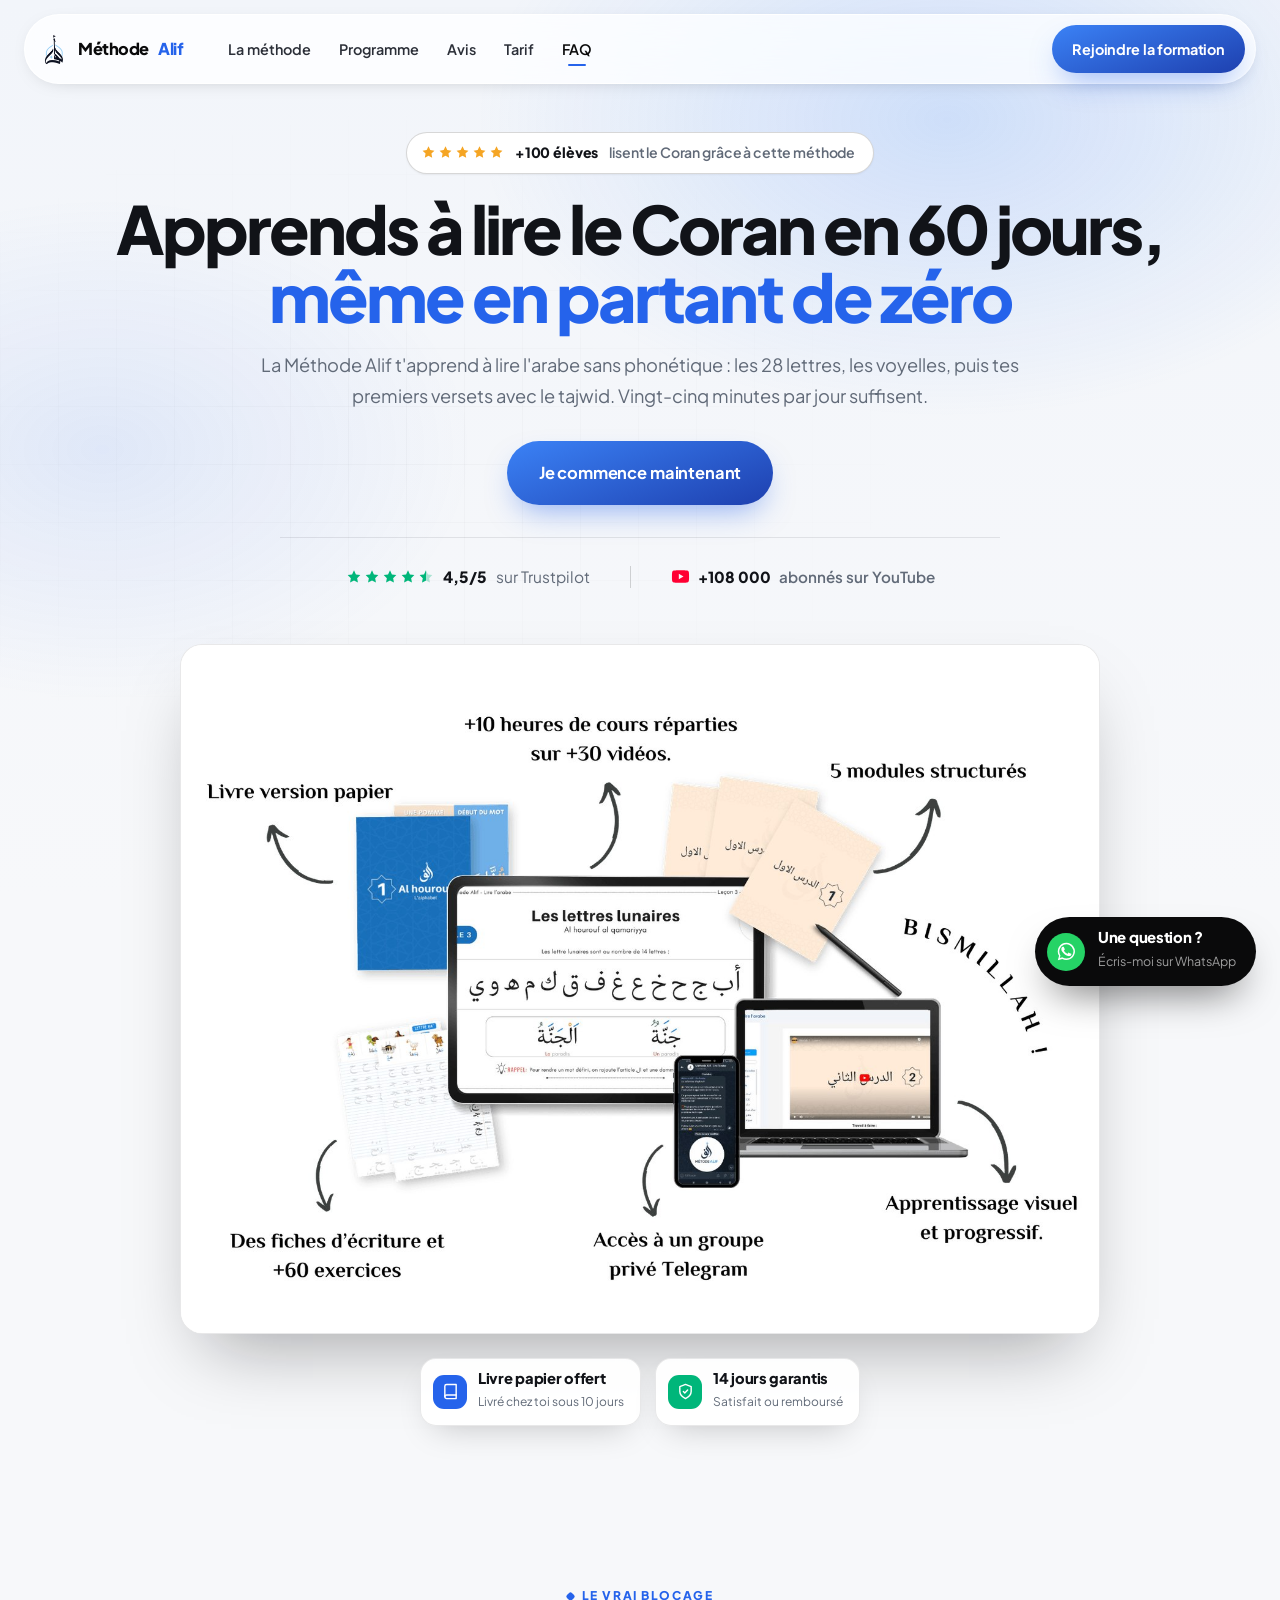
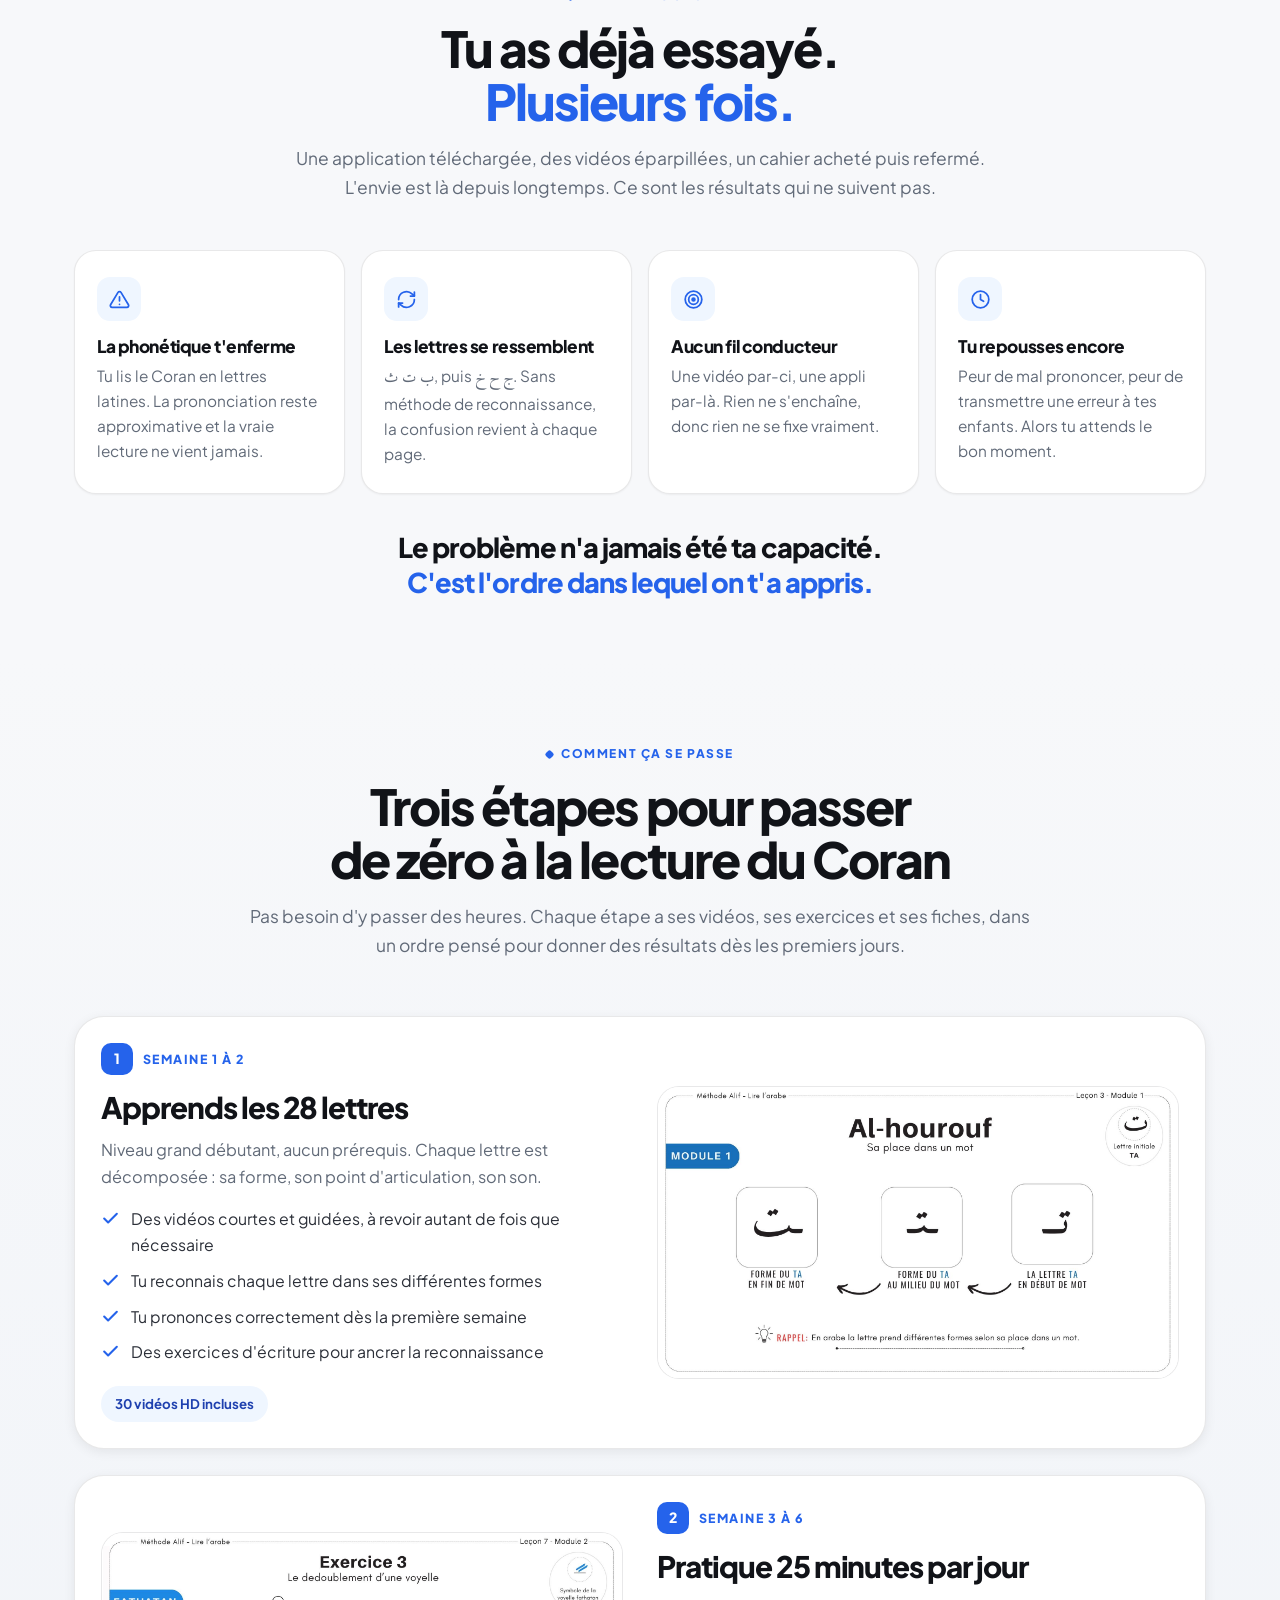
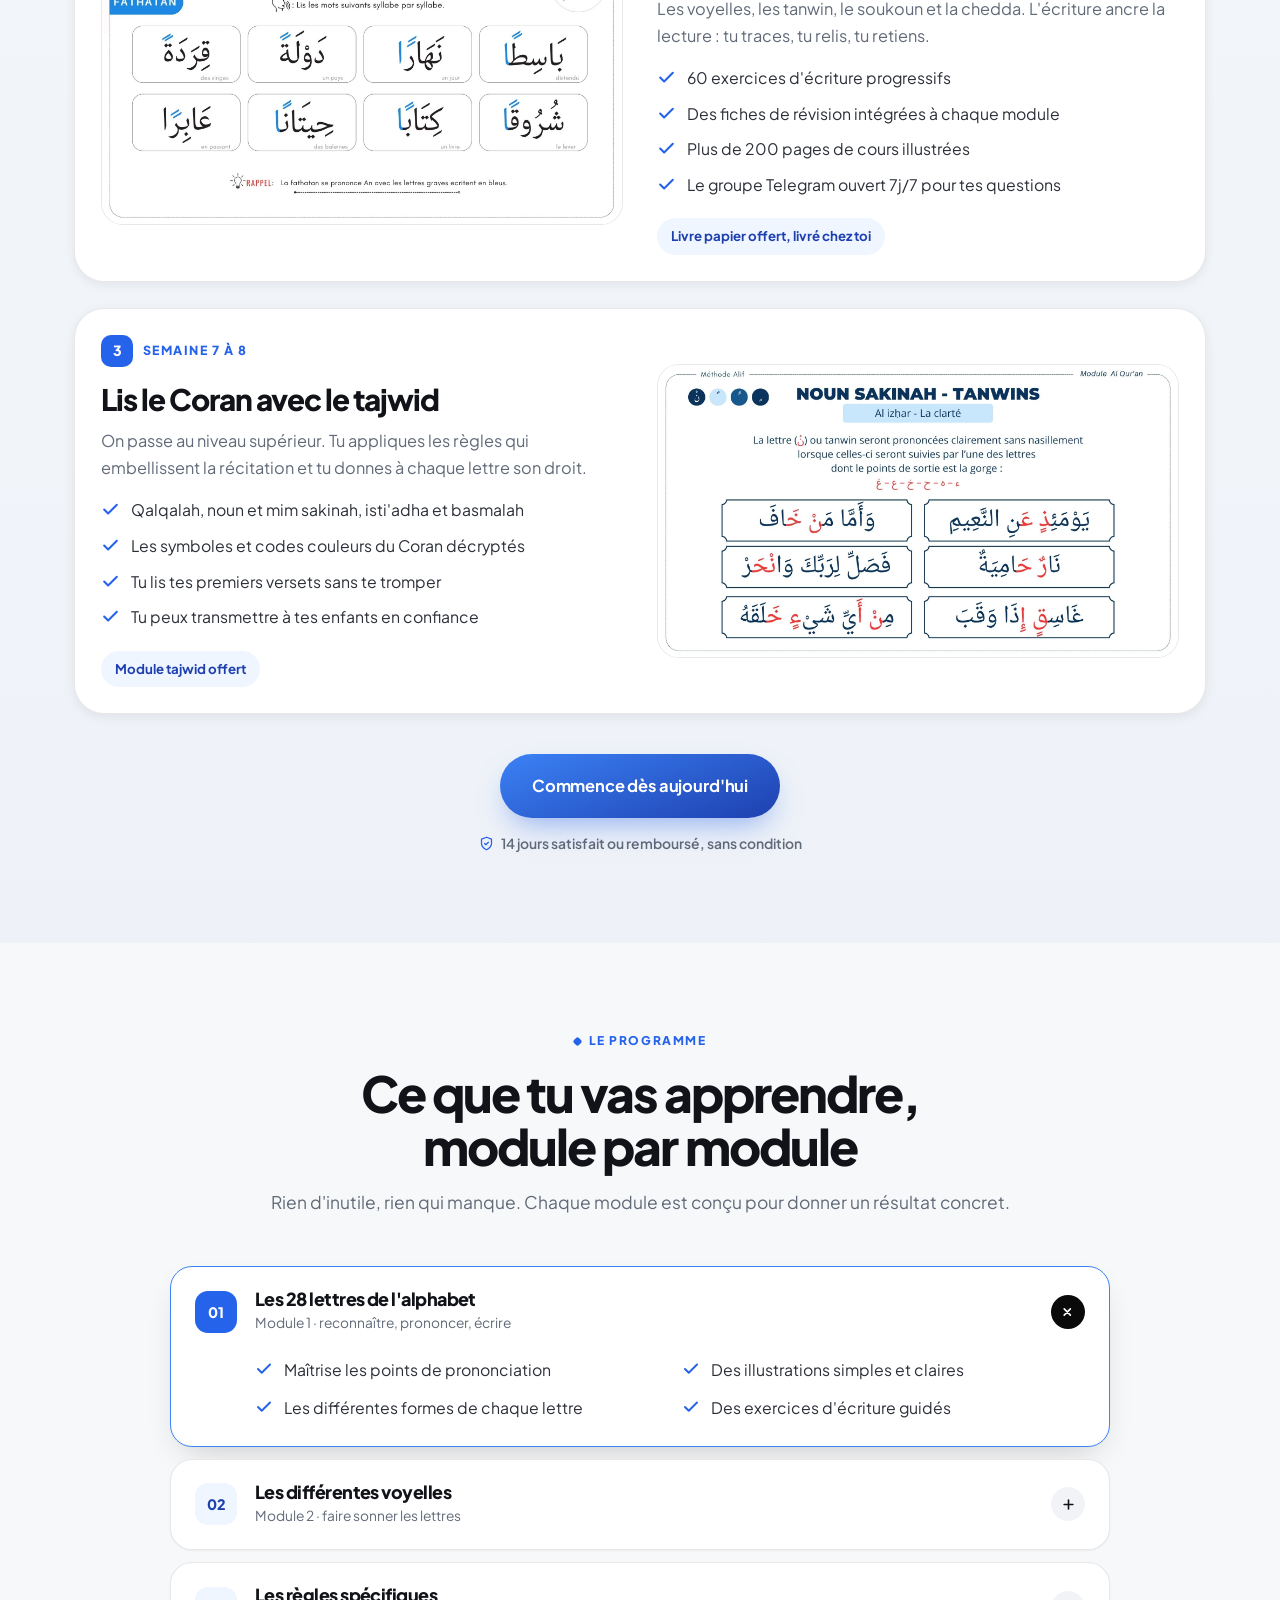
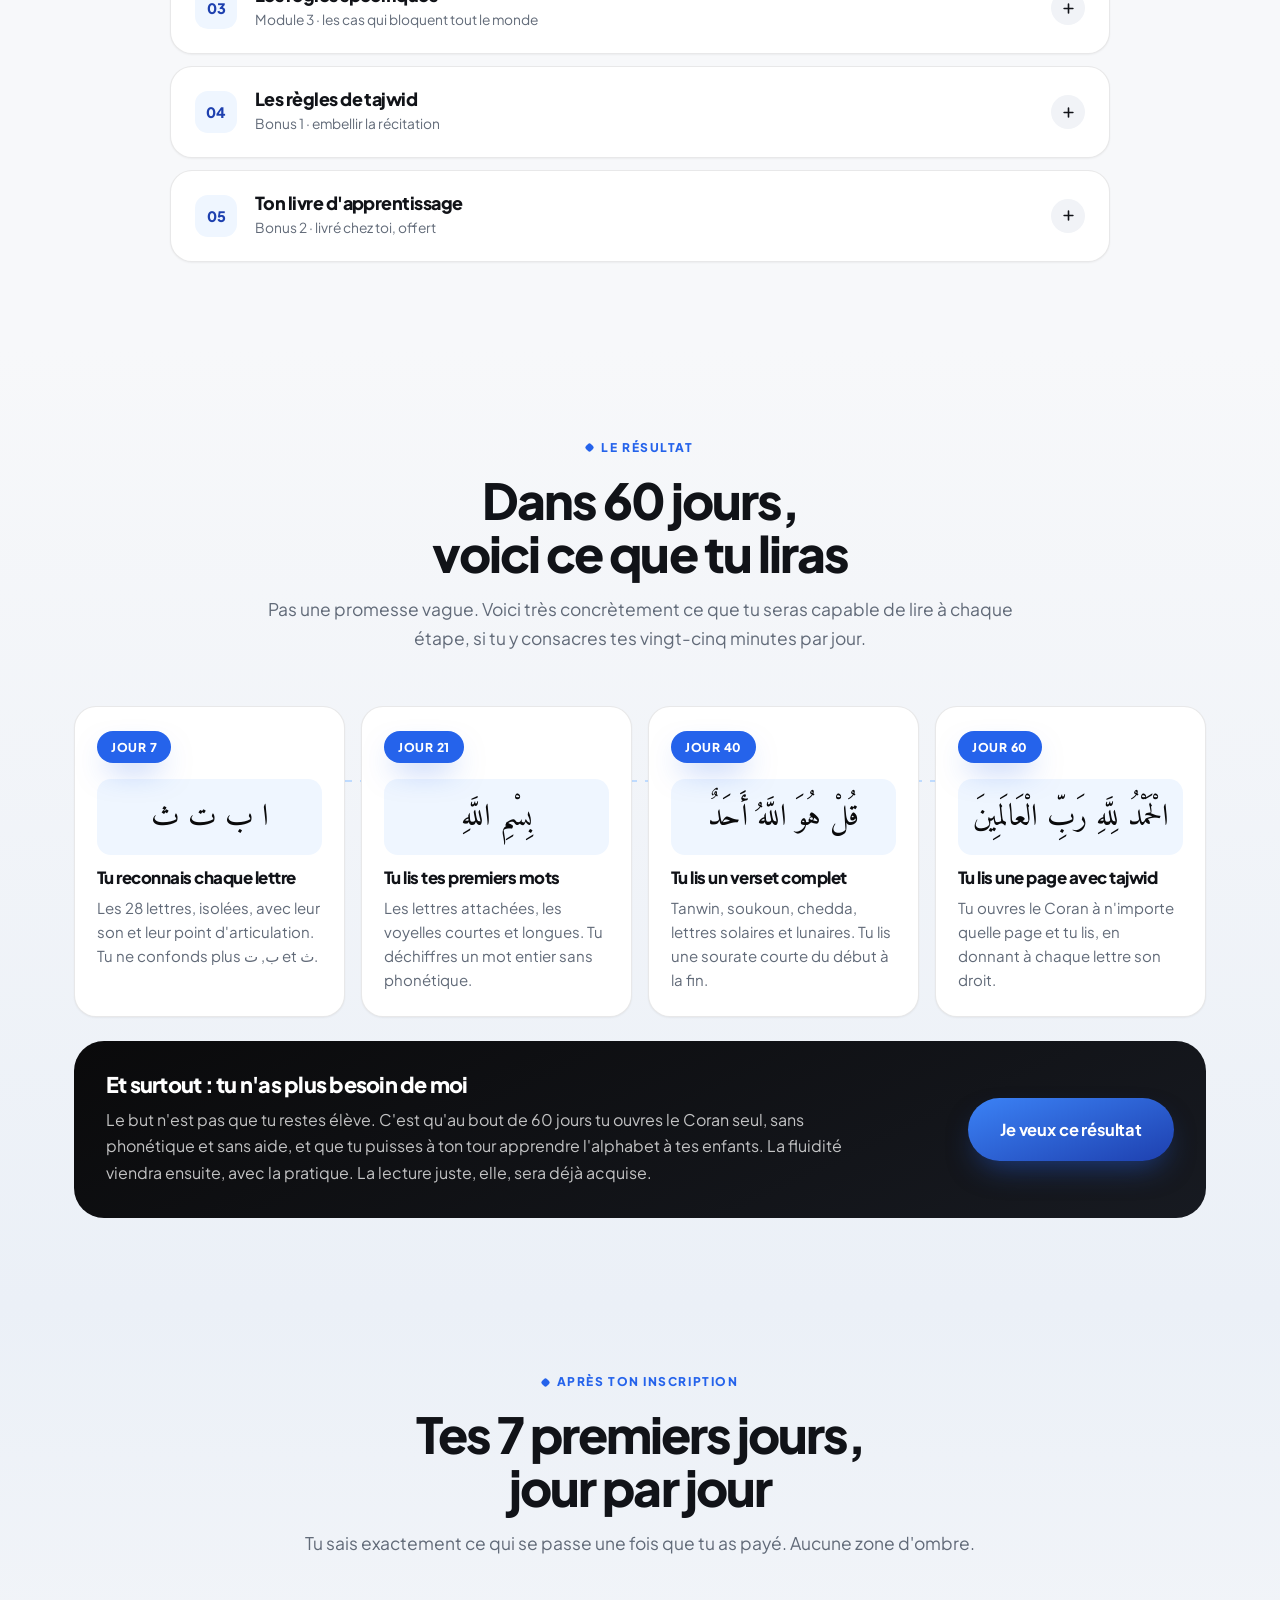
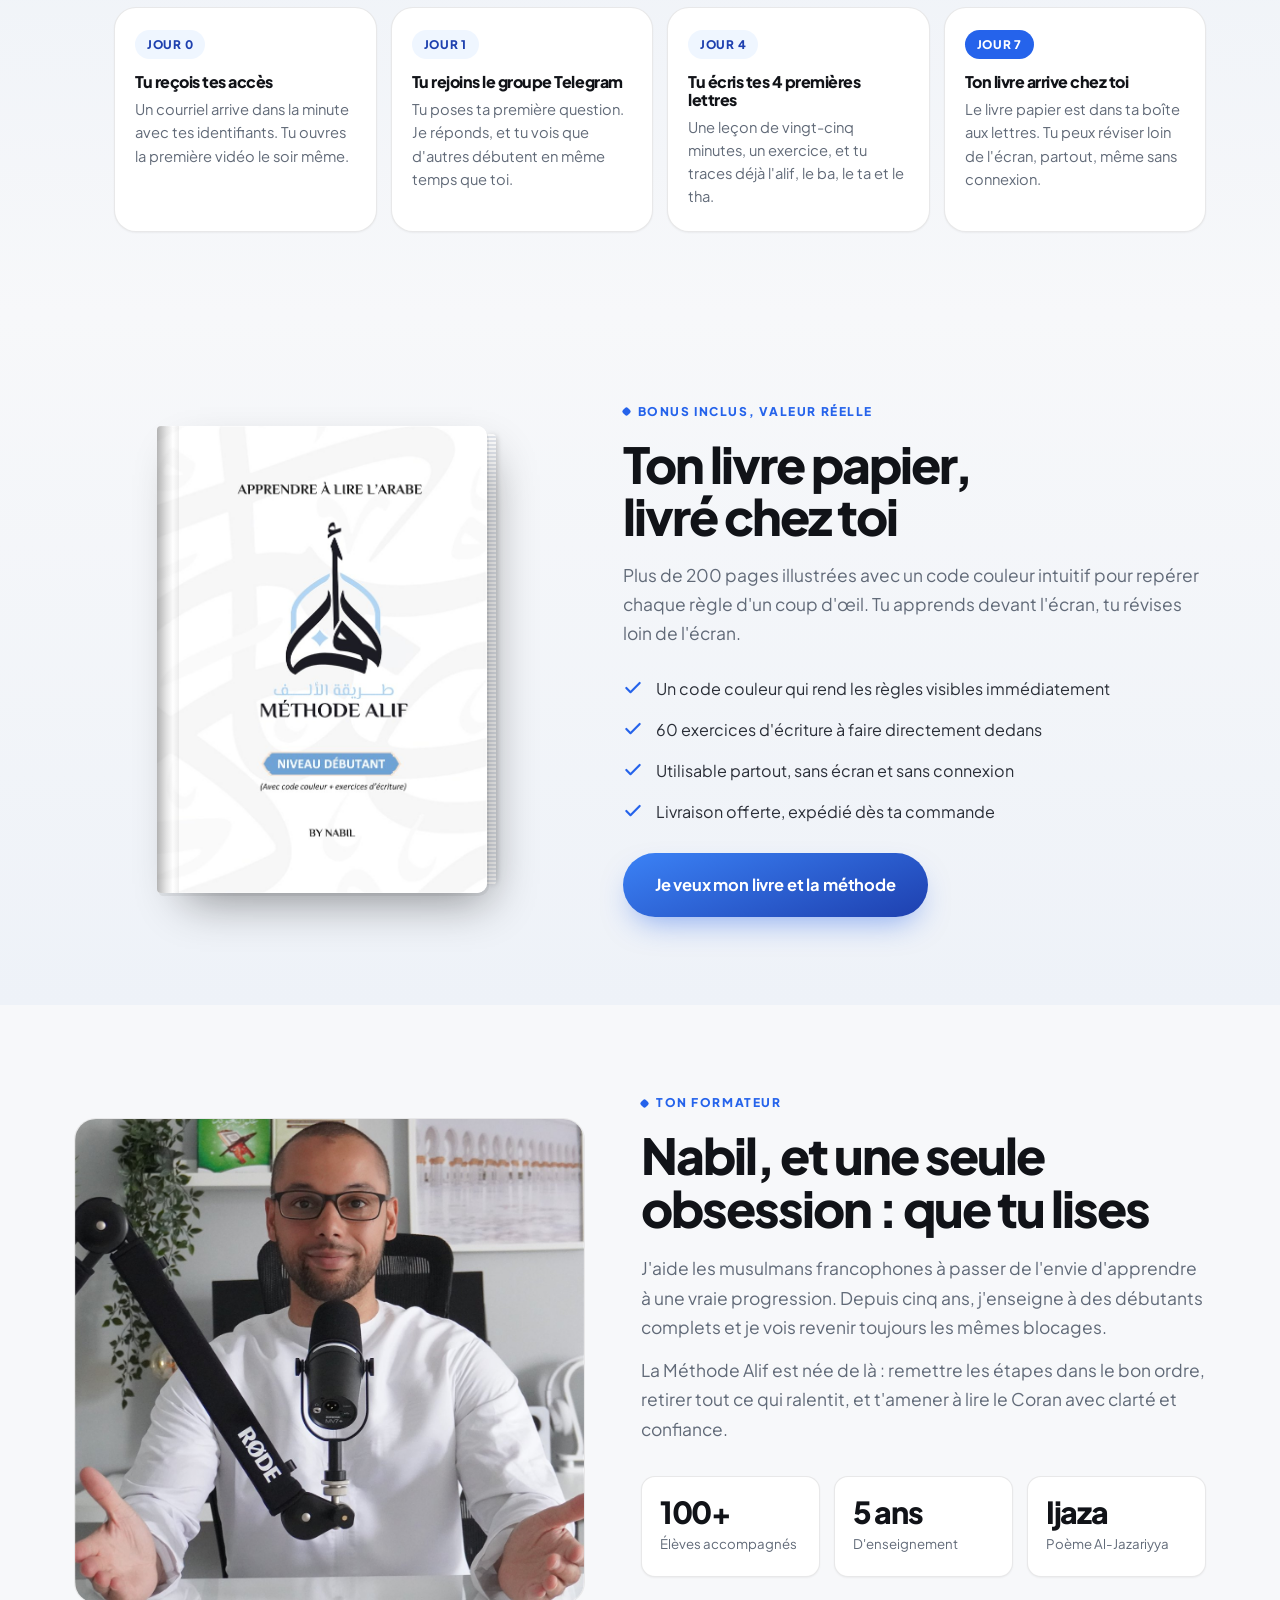
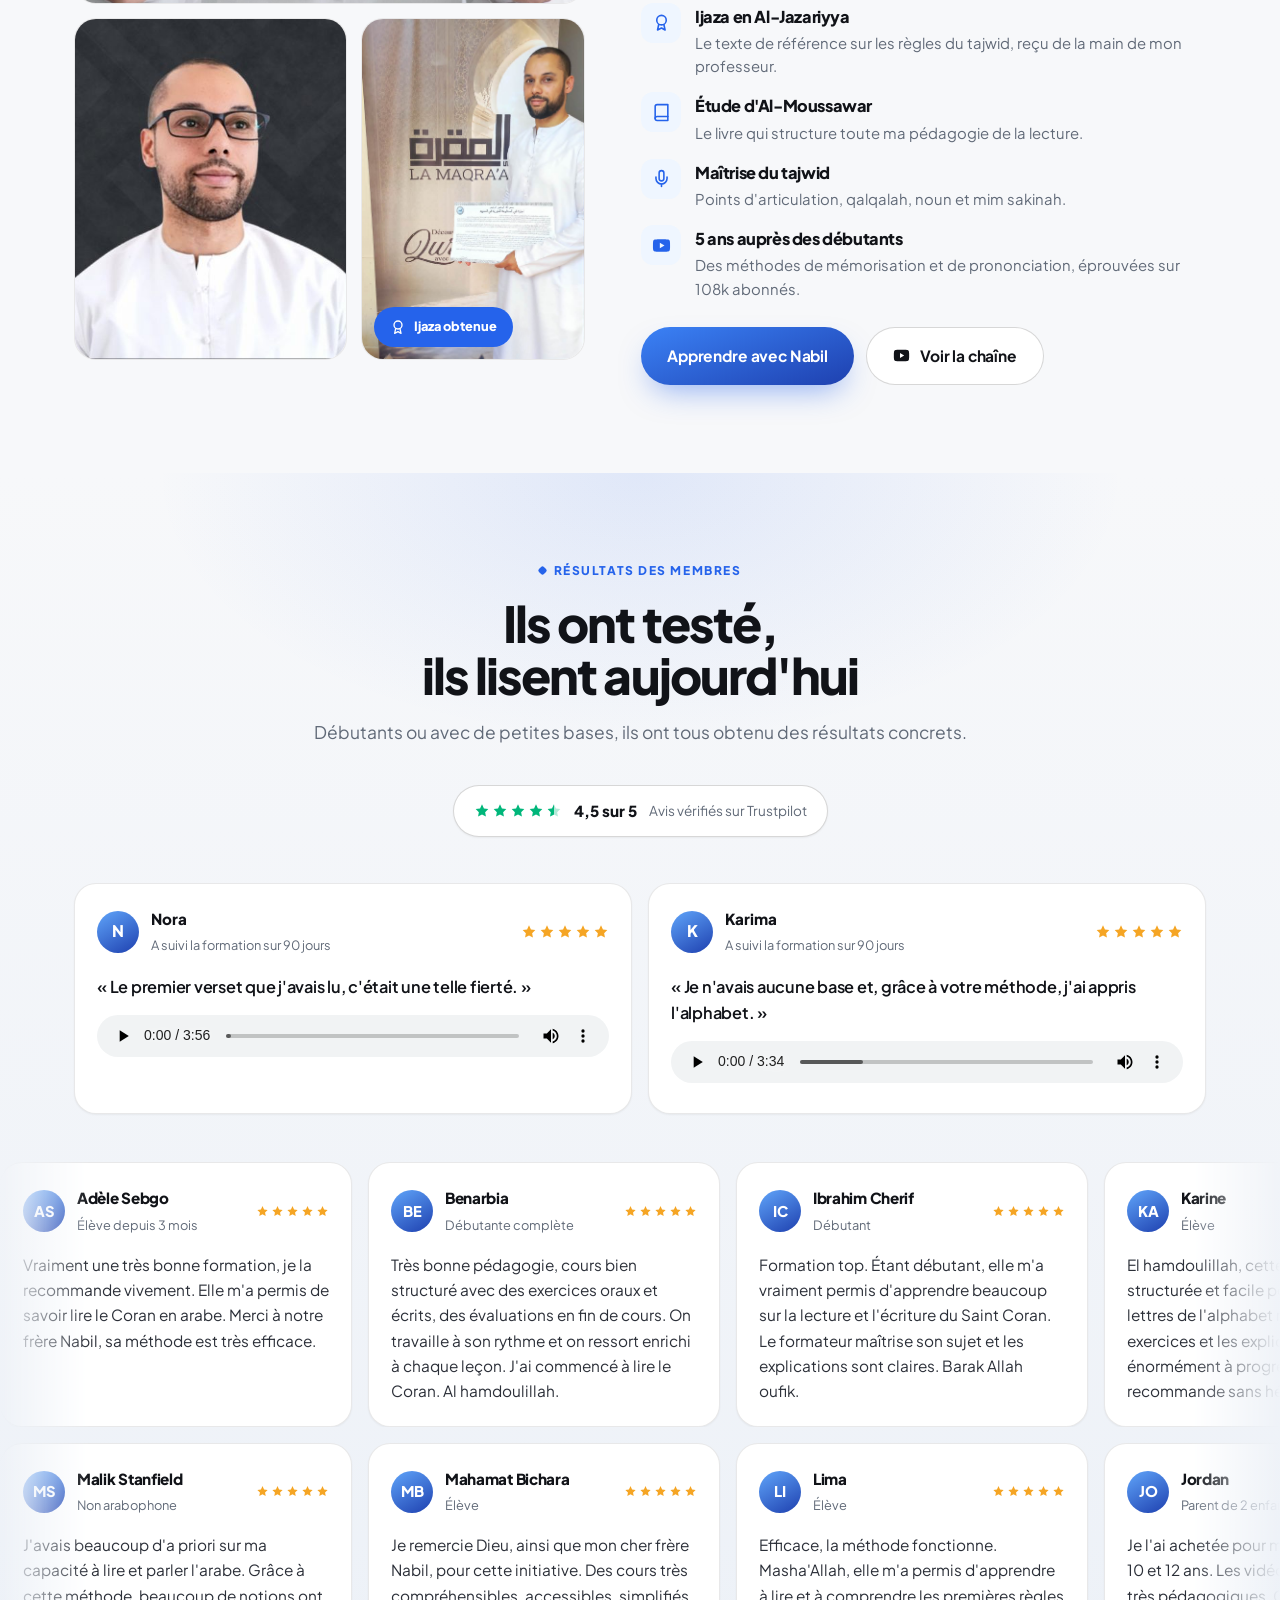
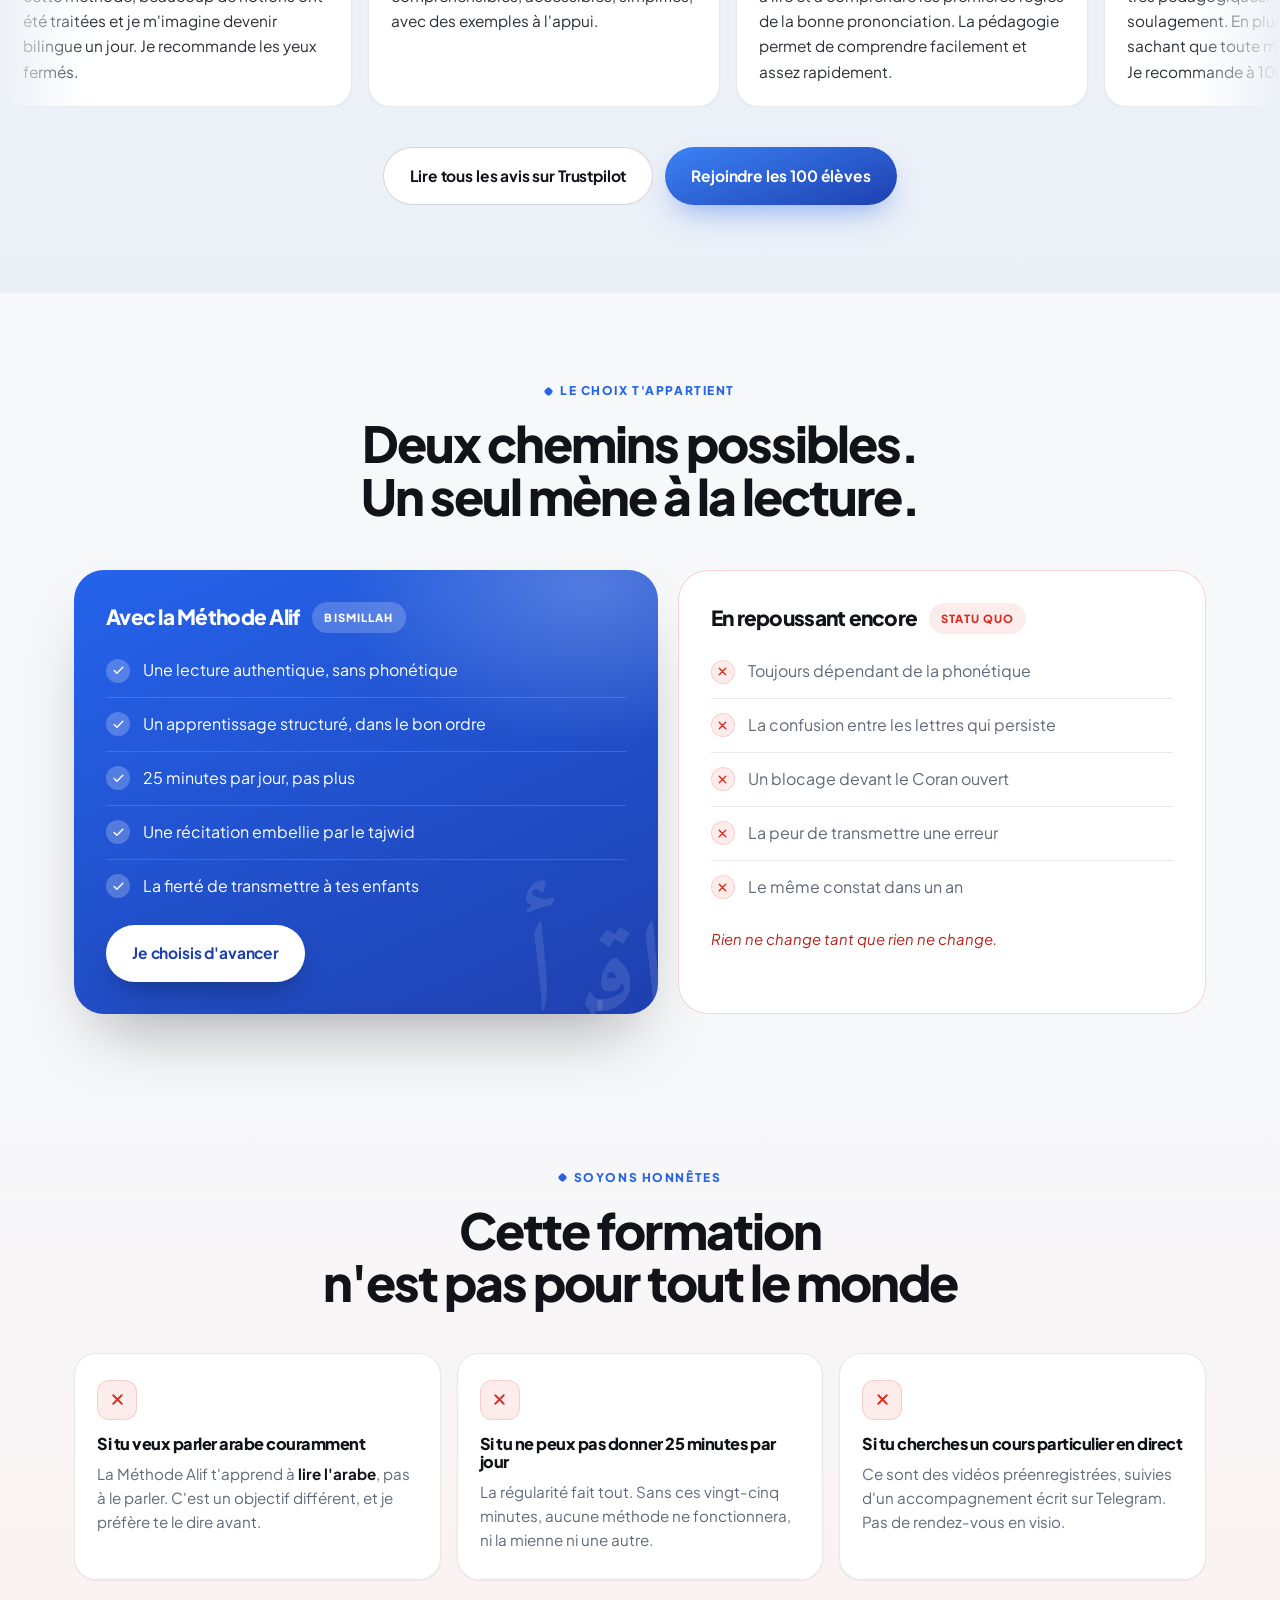
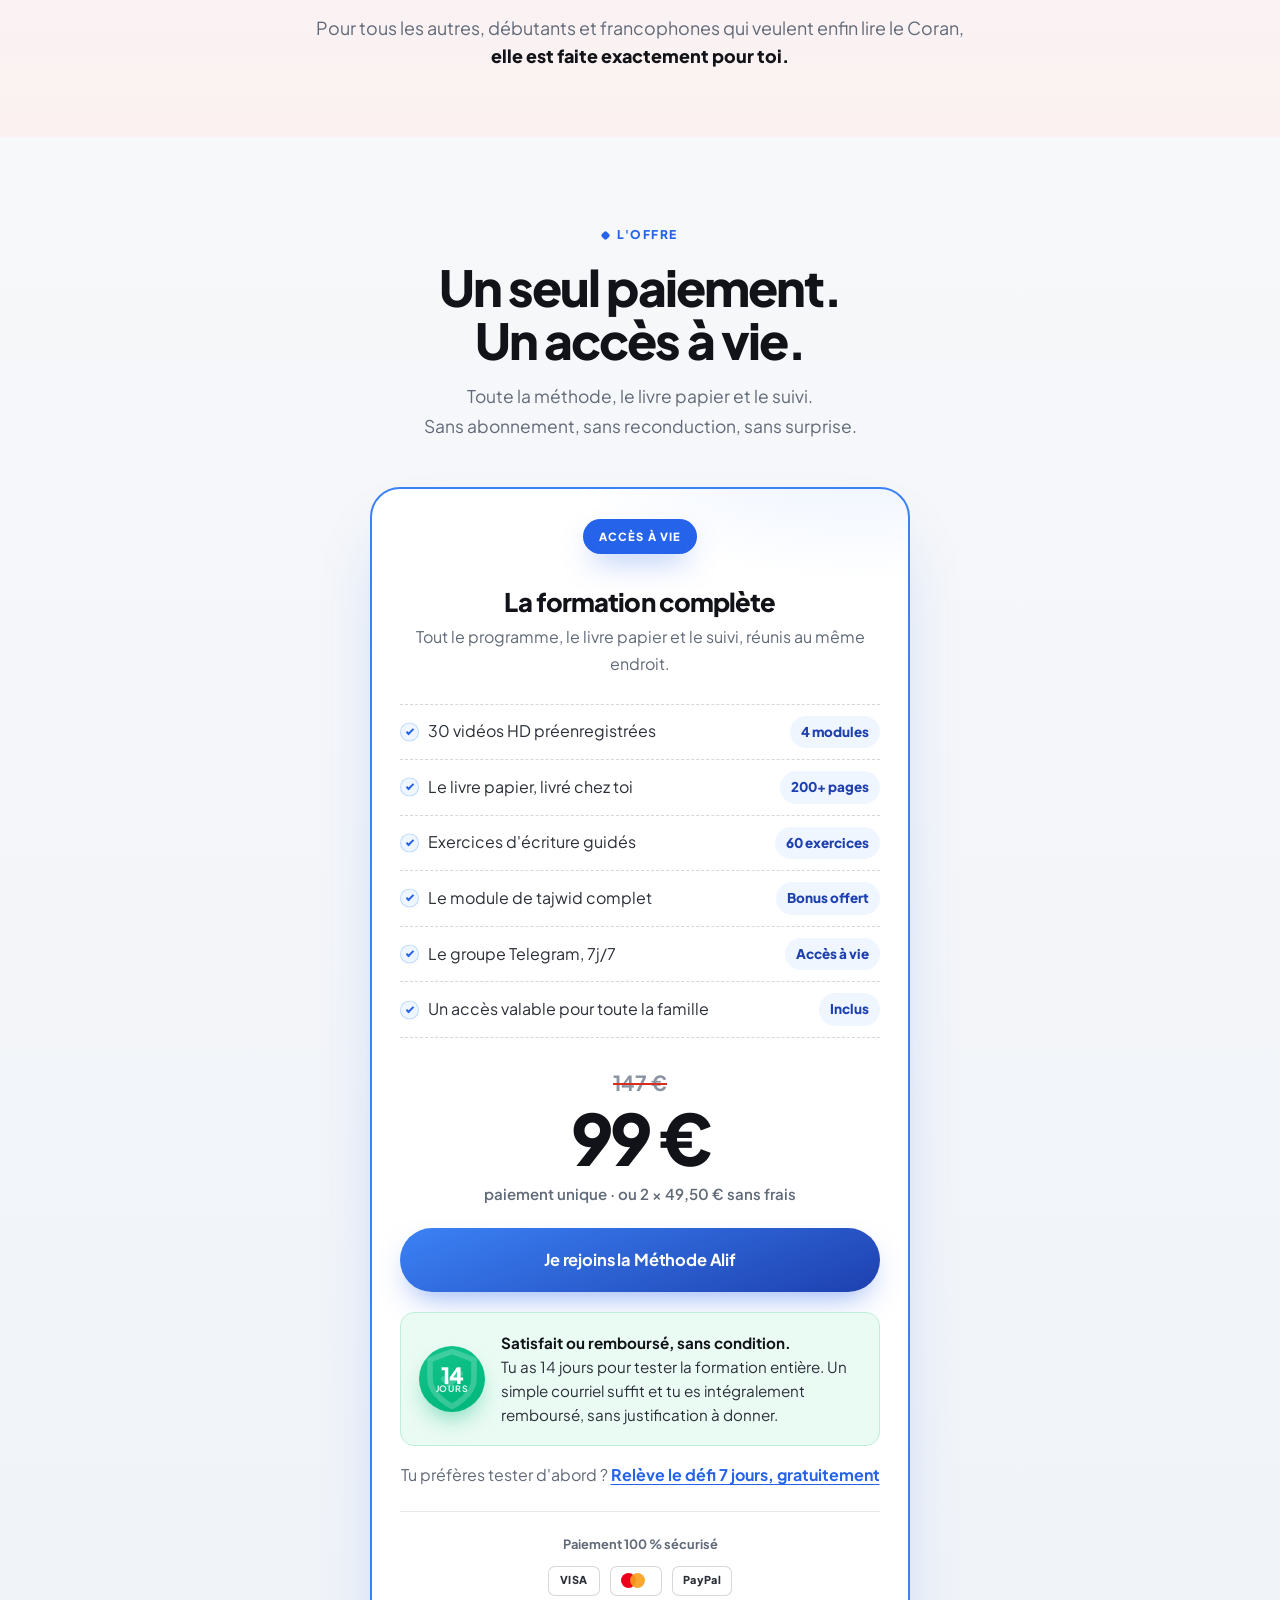
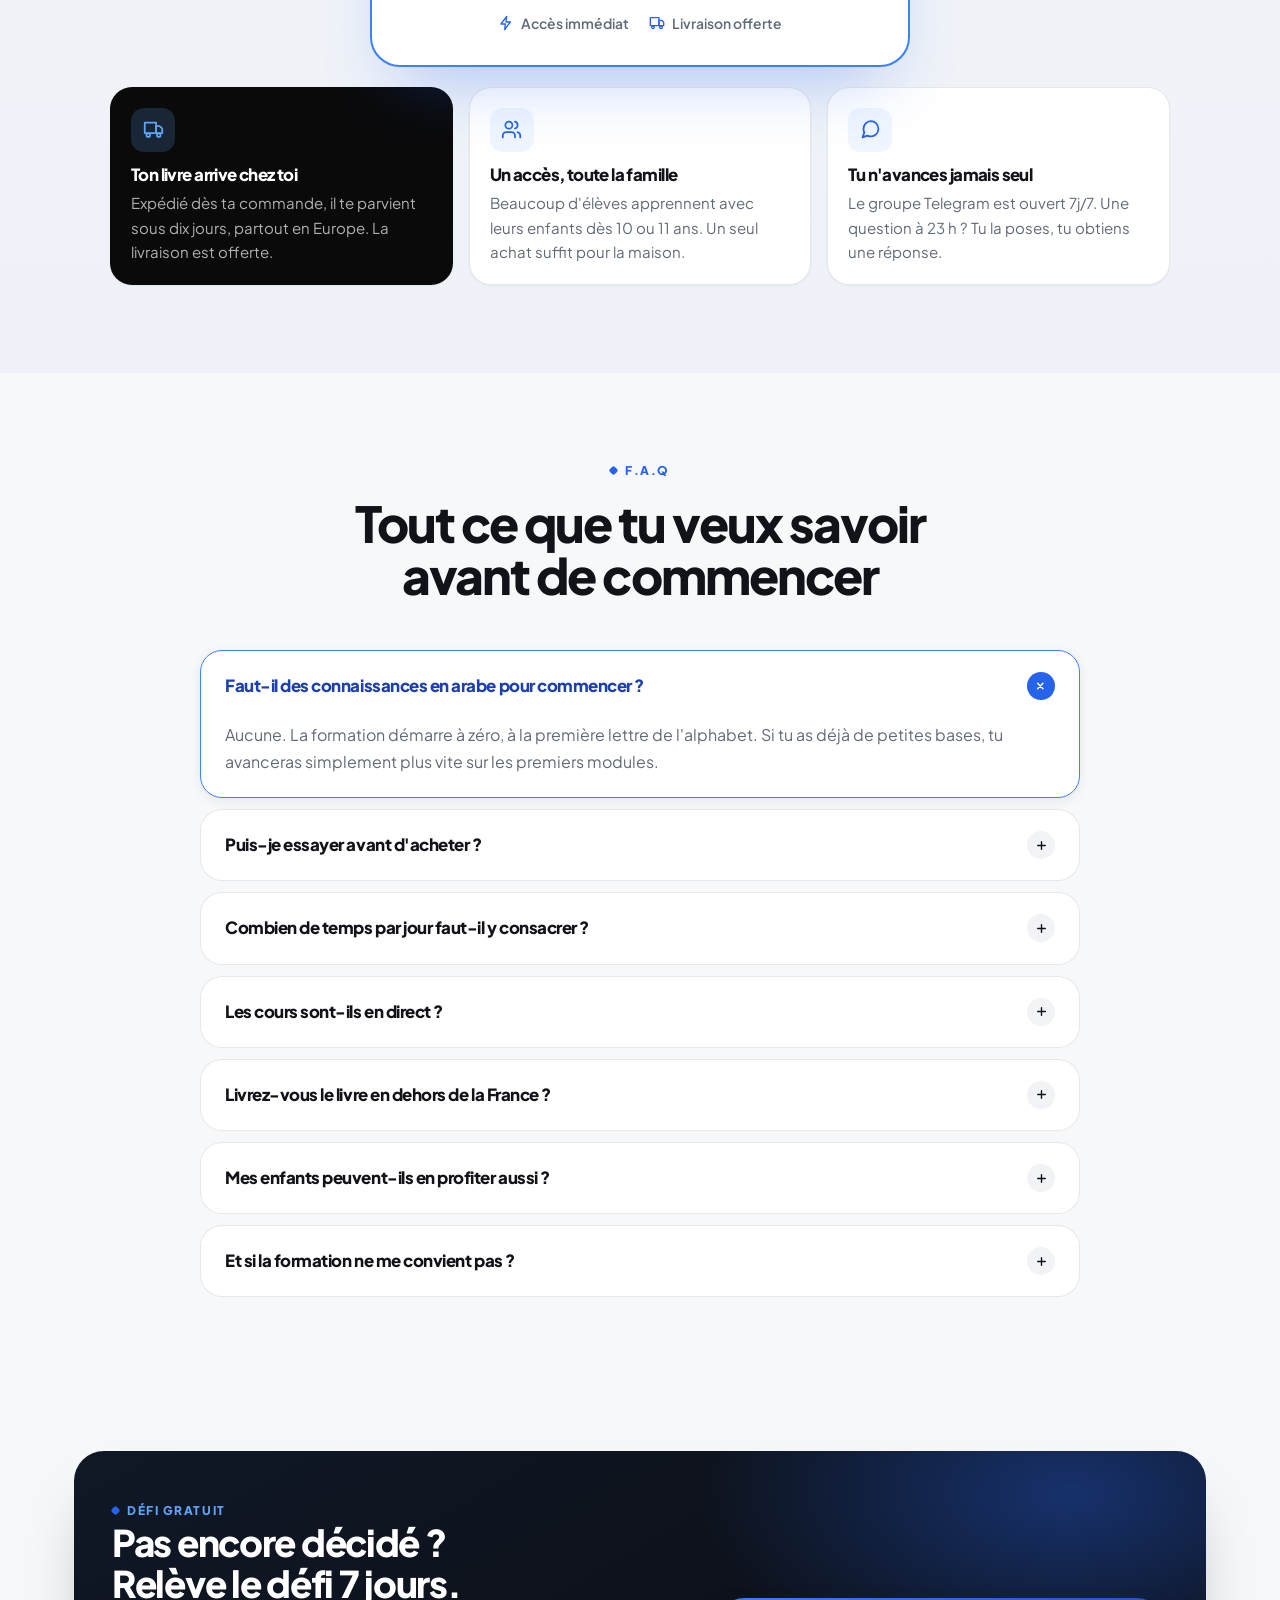
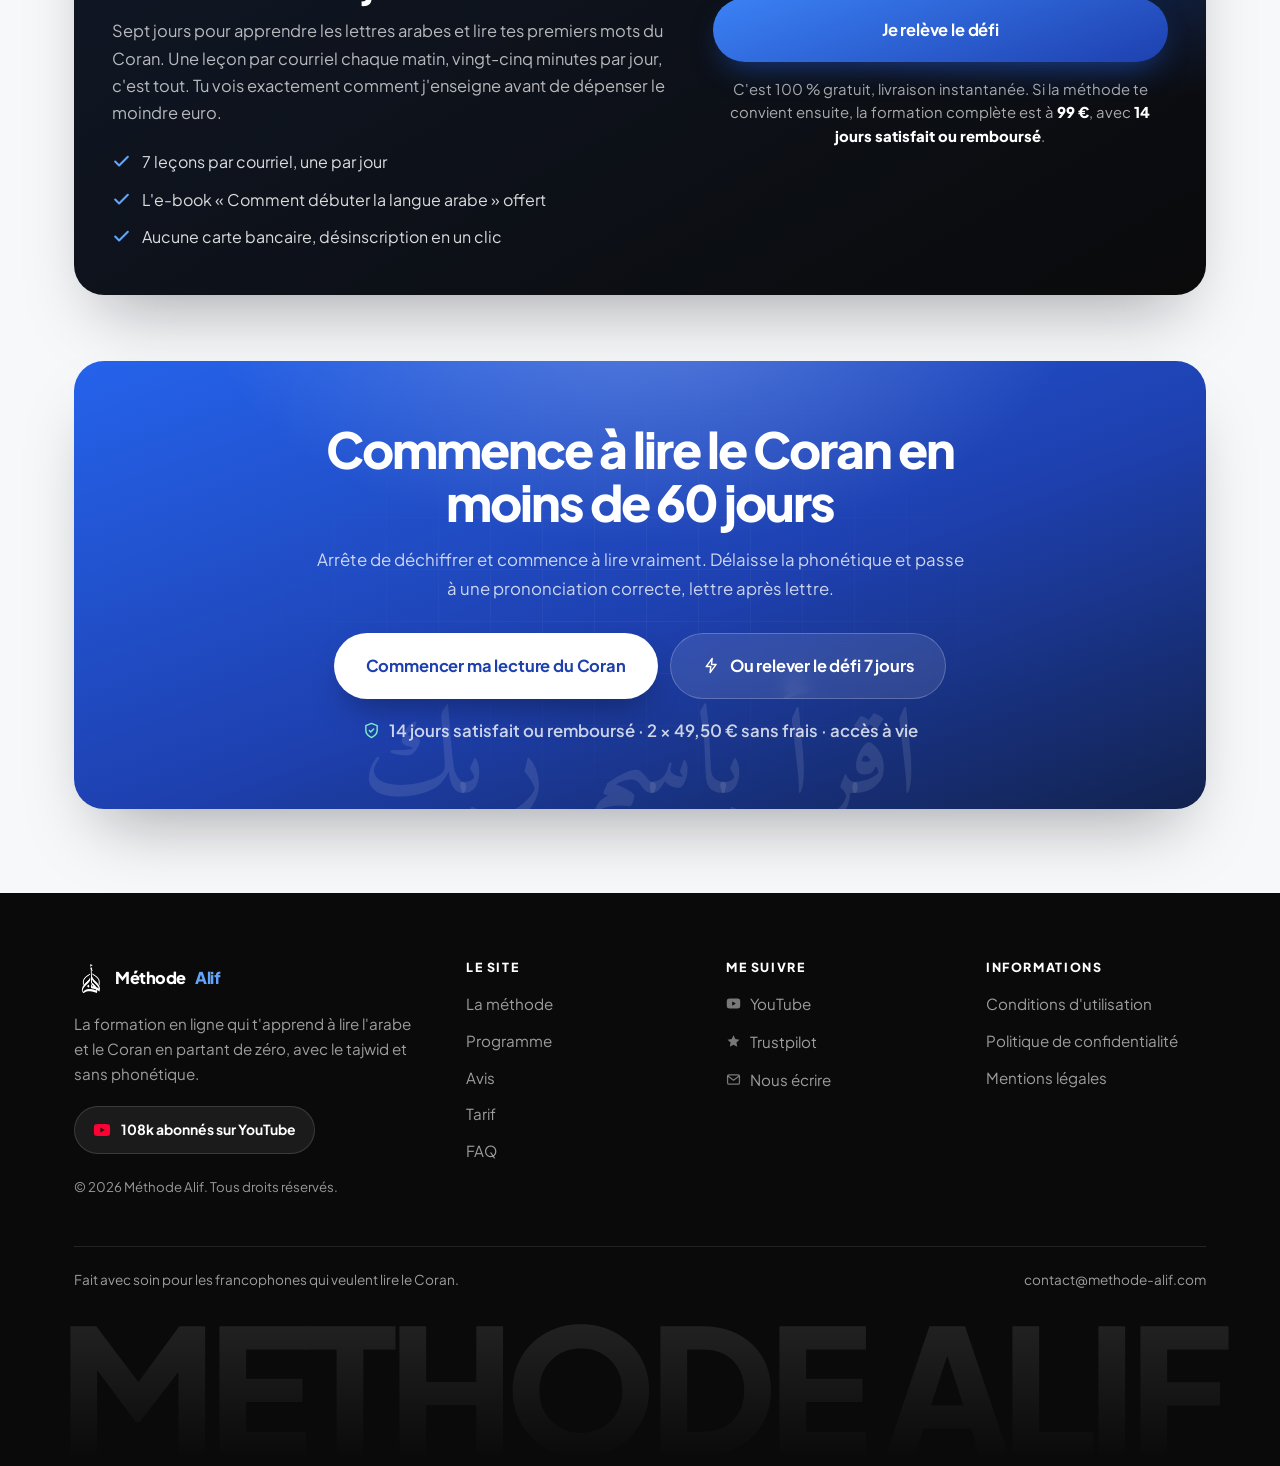
==== commit 80552294: "Add files via upload" ====
--- a/index.html
+++ b/index.html
@@ -14,17 +14,17 @@
 <meta property="og:title" content="Apprendre à lire l'arabe et le Coran en 60 jours | Méthode Alif">
 <meta property="og:description" content="Premiers cours gratuits. La méthode structurée pour délaisser la phonétique et lire le Coran avec le tajwid. Par Nabil, +108 000 abonnés YouTube.">
 <meta property="og:url" content="https://www.methode-alif.com/">
-<meta property="og:image" content="https://www.methode-alif.com/assets/og.jpg">
+<meta property="og:image" content="https://www.methode-alif.com/og.jpg">
 <meta property="og:image:width" content="1200">
 <meta property="og:image:height" content="630">
 <meta name="twitter:card" content="summary_large_image">
-<meta name="twitter:image" content="https://www.methode-alif.com/assets/og.jpg">
-
-<link rel="icon" href="assets/favicon.svg" type="image/svg+xml">
+<meta name="twitter:image" content="https://www.methode-alif.com/og.jpg">
+
+<link rel="icon" href="favicon.svg" type="image/svg+xml">
 <link rel="preconnect" href="https://fonts.googleapis.com">
 <link rel="preconnect" href="https://fonts.gstatic.com" crossorigin>
 <link href="https://fonts.googleapis.com/css2?family=Plus+Jakarta+Sans:wght@400;500;600;700;800&family=Amiri:wght@400;700&display=swap" rel="stylesheet">
-<link rel="preload" as="image" href="assets/hero.jpg">
+<link rel="preload" as="image" href="hero.jpg">
 <link rel="stylesheet" href="styles.css">
 
 <!-- ====================== Données structurées (SEO) ======================= -->
@@ -38,7 +38,7 @@
       "name":"Méthode Alif",
       "url":"https://www.methode-alif.com/",
       "email":"contact@methode-alif.com",
-      "logo":"https://www.methode-alif.com/assets/og.jpg",
+      "logo":"https://www.methode-alif.com/og.jpg",
       "sameAs":[
         "https://www.youtube.com/@Nour_kitab",
         "https://www.instagram.com/methode_alif/",
@@ -144,7 +144,7 @@
 <!-- ================================ Navigation ============================ -->
 <header class="nav-wrap">
   <nav class="nav" id="nav" aria-label="Navigation principale">
-    <a class="brand" href="#top"><span class="brand__mark"><img src="assets/logo-mark.png" alt=""><span>ا</span></span>Méthode&nbsp;<span class="brand__alif">Alif</span></a>
+    <a class="brand" href="#top"><span class="brand__mark"><img src="logo-mark.png" alt=""><span>ا</span></span>Méthode&nbsp;<span class="brand__alif">Alif</span></a>
     <div class="nav__links" id="navLinks">
       <a href="#methode">La méthode</a>
       <a href="#programme">Programme</a>
@@ -209,12 +209,12 @@
   <div class="container hero__stage" data-r="z">
     <div class="hero__frame">
       <div class="shot shot--wide">
-        <img src="assets/hero.jpg" alt="Tout ce que contient la Méthode Alif : le livre papier, les vidéos, les fiches d'écriture et le groupe Telegram">
+        <img src="hero.jpg" alt="Tout ce que contient la Méthode Alif : le livre papier, les vidéos, les fiches d'écriture et le groupe Telegram">
         <div class="shot__hint">
           <svg><use href="#i-img"/></svg>
           <b>Photo principale</b>
           <small>Format horizontal. Ton livre posé à côté d'un Coran ouvert, ou toi en train d'enseigner. C'est la première image que le visiteur voit.</small>
-          <code>assets/hero.jpg · 1600×900</code>
+          <code>hero.jpg · 1600×900</code>
         </div>
       </div>
 
@@ -303,8 +303,8 @@
         </div>
         <div class="stepz-row__media">
           <div class="shot shot--16x9">
-            <img src="assets/etape-1.jpg" alt="Capture d'écran du module sur les 28 lettres de l'alphabet arabe">
-            <div class="shot__hint"><svg><use href="#i-img"/></svg><b>Capture du module 1</b><small>Une vraie image de ton espace membre</small><code>assets/etape-1.jpg · 1200×900</code></div>
+            <img src="etape-1.jpg" alt="Capture d'écran du module sur les 28 lettres de l'alphabet arabe">
+            <div class="shot__hint"><svg><use href="#i-img"/></svg><b>Capture du module 1</b><small>Une vraie image de ton espace membre</small><code>etape-1.jpg · 1200×900</code></div>
           </div>
         </div>
       </article>
@@ -324,8 +324,8 @@
         </div>
         <div class="stepz-row__media">
           <div class="shot shot--16x9">
-            <img src="assets/etape-2.jpg" alt="Exercices d'écriture et fiches de révision de la Méthode Alif">
-            <div class="shot__hint"><svg><use href="#i-img"/></svg><b>Photo des exercices</b><small>Le cahier ouvert, un stylo, une page remplie</small><code>assets/etape-2.jpg · 1200×900</code></div>
+            <img src="etape-2.jpg" alt="Exercices d'écriture et fiches de révision de la Méthode Alif">
+            <div class="shot__hint"><svg><use href="#i-img"/></svg><b>Photo des exercices</b><small>Le cahier ouvert, un stylo, une page remplie</small><code>etape-2.jpg · 1200×900</code></div>
           </div>
         </div>
       </article>
@@ -345,8 +345,8 @@
         </div>
         <div class="stepz-row__media">
           <div class="shot shot--16x9">
-            <img src="assets/etape-3.jpg" alt="Lecture du Coran avec les règles de tajwid">
-            <div class="shot__hint"><svg><use href="#i-img"/></svg><b>Photo lecture du Coran</b><small>Un Coran ouvert, ou une capture du module tajwid</small><code>assets/etape-3.jpg · 1200×900</code></div>
+            <img src="etape-3.jpg" alt="Lecture du Coran avec les règles de tajwid">
+            <div class="shot__hint"><svg><use href="#i-img"/></svg><b>Photo lecture du Coran</b><small>Un Coran ouvert, ou une capture du module tajwid</small><code>etape-3.jpg · 1200×900</code></div>
           </div>
         </div>
       </article>
@@ -529,8 +529,8 @@
       <div class="book3d">
         <div class="book3d__stage">
           <div class="shot book3d__cover">
-            <img src="assets/livre-1.jpg" alt="Couverture du livre Méthode Alif, apprendre à lire l'arabe, niveau débutant">
-            <div class="shot__hint"><svg><use href="#i-img"/></svg><b>La couverture</b><small>Face avant seule, recadrée</small><code>assets/livre-1.jpg</code></div>
+            <img src="livre-1.jpg" alt="Couverture du livre Méthode Alif, apprendre à lire l'arabe, niveau débutant">
+            <div class="shot__hint"><svg><use href="#i-img"/></svg><b>La couverture</b><small>Face avant seule, recadrée</small><code>livre-1.jpg</code></div>
           </div>
         </div>
       </div>
@@ -563,30 +563,30 @@
   <div class="container about-grid">
     <div class="about-shots" data-r="l">
       <div class="shot shot--hero">
-        <img src="assets/nabil.jpg" alt="Nabil, formateur de la Méthode Alif">
+        <img src="nabil.jpg" alt="Nabil, formateur de la Méthode Alif">
         <div class="shot__hint">
           <svg><use href="#i-img"/></svg>
           <b>Ta photo</b>
           <small>Portrait, lumière naturelle, regard vers l'objectif.</small>
-          <code>assets/nabil.jpg</code>
+          <code>nabil.jpg</code>
         </div>
       </div>
       <div class="about-shots__row">
         <div class="shot shot--sec">
-          <img src="assets/nabil-2.jpg" alt="Portrait de Nabil">
+          <img src="nabil-2.jpg" alt="Portrait de Nabil">
           <div class="shot__hint">
             <svg><use href="#i-img"/></svg>
             <b>2e photo</b>
-            <code>assets/nabil-2.jpg</code>
+            <code>nabil-2.jpg</code>
           </div>
         </div>
         <div class="shot shot--ijaza">
-          <img src="assets/ijaza.jpg" alt="Nabil recevant son ijaza dans le poème Al-Jazariyya">
+          <img src="ijaza.jpg" alt="Nabil recevant son ijaza dans le poème Al-Jazariyya">
           <div class="shot__hint">
             <svg><use href="#i-img"/></svg>
             <b>Ta photo avec l'ijaza</b>
             <small>Celle où tu tiens ton diplôme.</small>
-            <code>assets/ijaza.jpg</code>
+            <code>ijaza.jpg</code>
           </div>
           <span class="about-shots__tag"><svg><use href="#i-cert"/></svg>Ijaza obtenue</span>
         </div>
@@ -669,8 +669,8 @@
           <span class="stars" aria-hidden="true"><svg><use href="#i-star"/></svg><svg><use href="#i-star"/></svg><svg><use href="#i-star"/></svg><svg><use href="#i-star"/></svg><svg><use href="#i-star"/></svg></span>
         </div>
         <blockquote class="audio-card__q">«&nbsp;Le premier verset que j'avais lu, c'était une telle fierté.&nbsp;»</blockquote>
-        <audio controls preload="metadata" src="assets/nora.mp3"></audio>
-        <p class="audio-card__miss">Dépose l'audio de Nora ici : <code>assets/nora.mp3</code>.</p>
+        <audio controls preload="metadata" src="nora.mp3"></audio>
+        <p class="audio-card__miss">Dépose l'audio de Nora ici : <code>nora.mp3</code>.</p>
       </article>
       <article class="audio-card" data-r>
         <div class="audio-card__h">
@@ -679,8 +679,8 @@
           <span class="stars" aria-hidden="true"><svg><use href="#i-star"/></svg><svg><use href="#i-star"/></svg><svg><use href="#i-star"/></svg><svg><use href="#i-star"/></svg><svg><use href="#i-star"/></svg></span>
         </div>
         <blockquote class="audio-card__q">«&nbsp;Je n'avais aucune base et, grâce à votre méthode, j'ai appris l'alphabet.&nbsp;»</blockquote>
-        <audio controls preload="metadata" src="assets/karima.mp3"></audio>
-        <p class="audio-card__miss">Dépose l'audio de Karima ici : <code>assets/karima.mp3</code>.</p>
+        <audio controls preload="metadata" src="karima.mp3"></audio>
+        <p class="audio-card__miss">Dépose l'audio de Karima ici : <code>karima.mp3</code>.</p>
       </article>
     </div>
   </div>
@@ -1010,7 +1010,7 @@
   <div class="container">
     <div class="footer__g">
       <div>
-        <a class="brand" href="#top"><span class="brand__mark"><img src="assets/logo-mark.png" alt=""><span>ا</span></span>Méthode&nbsp;<span class="brand__alif">Alif</span></a>
+        <a class="brand" href="#top"><span class="brand__mark"><img src="logo-mark.png" alt=""><span>ا</span></span>Méthode&nbsp;<span class="brand__alif">Alif</span></a>
         <p class="footer__about">
           La formation en ligne qui t'apprend à lire l'arabe et le Coran en partant de zéro,
           avec le tajwid et sans phonétique.
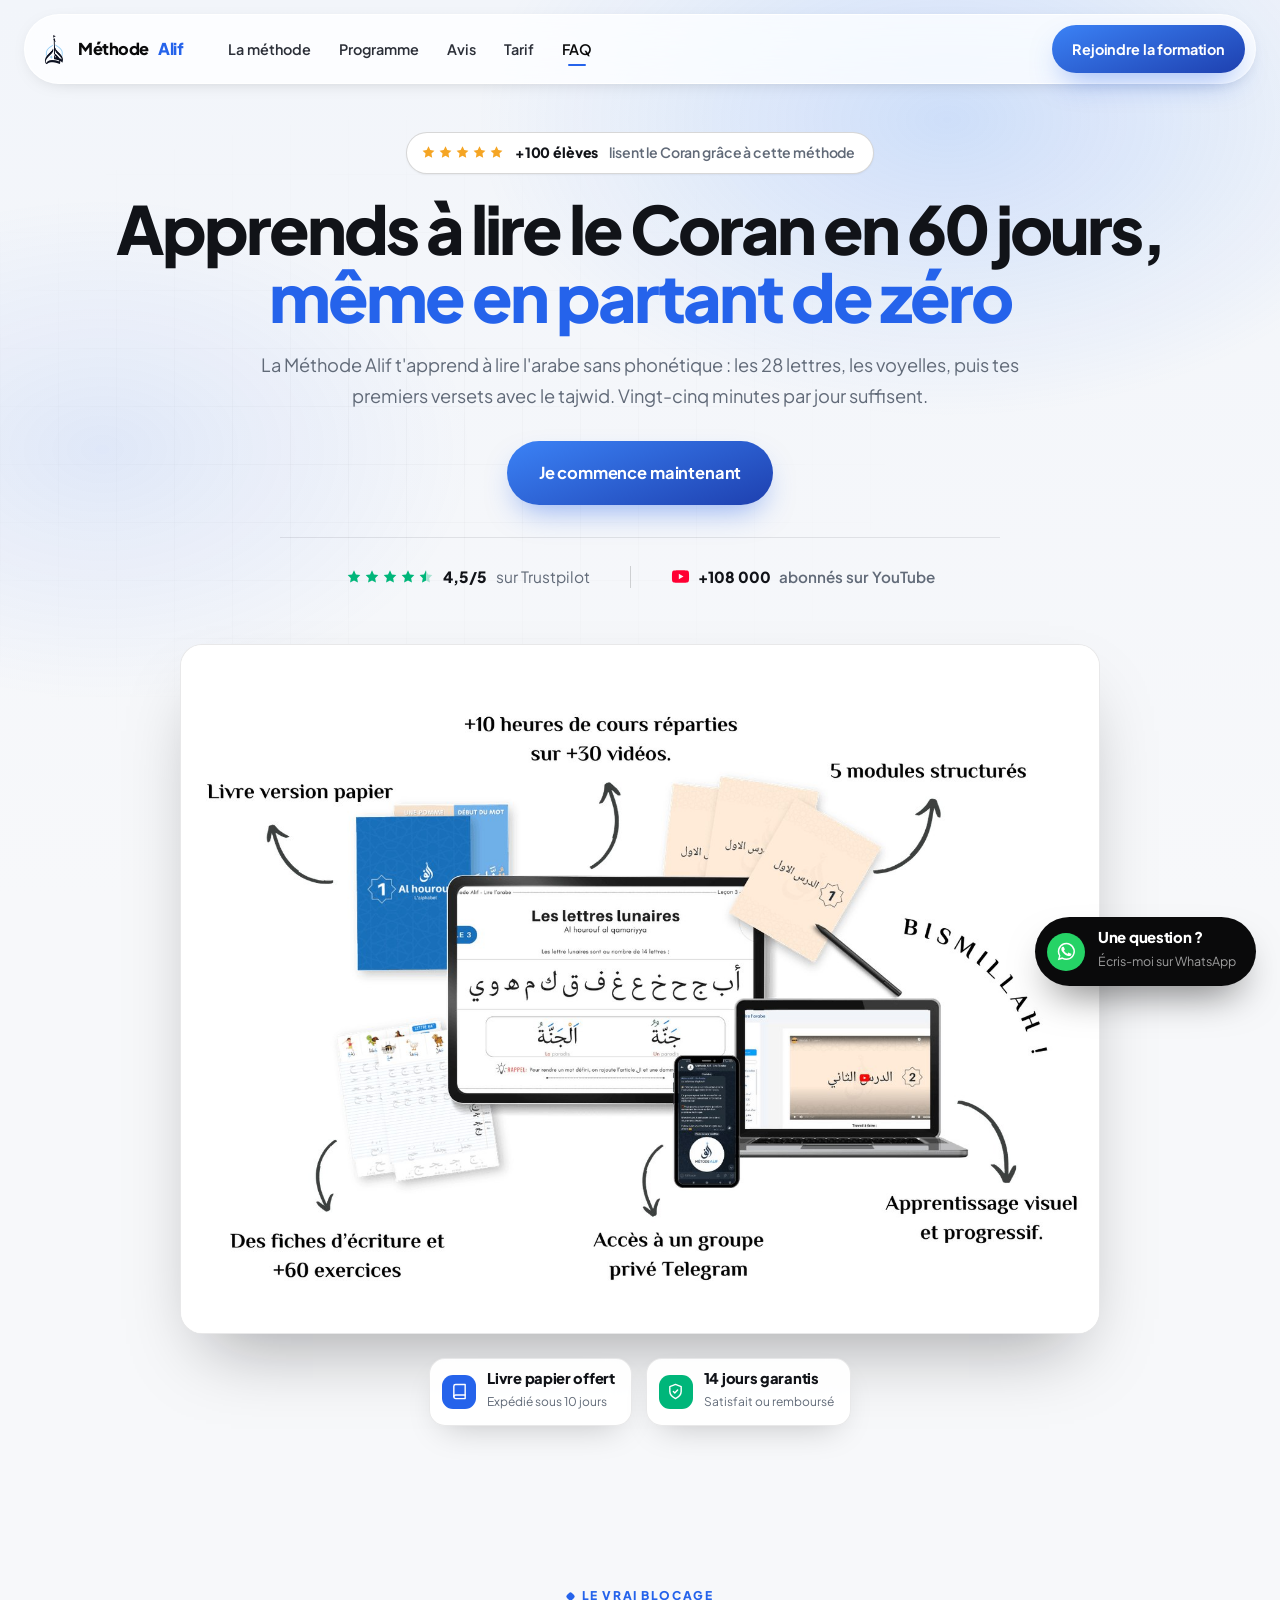
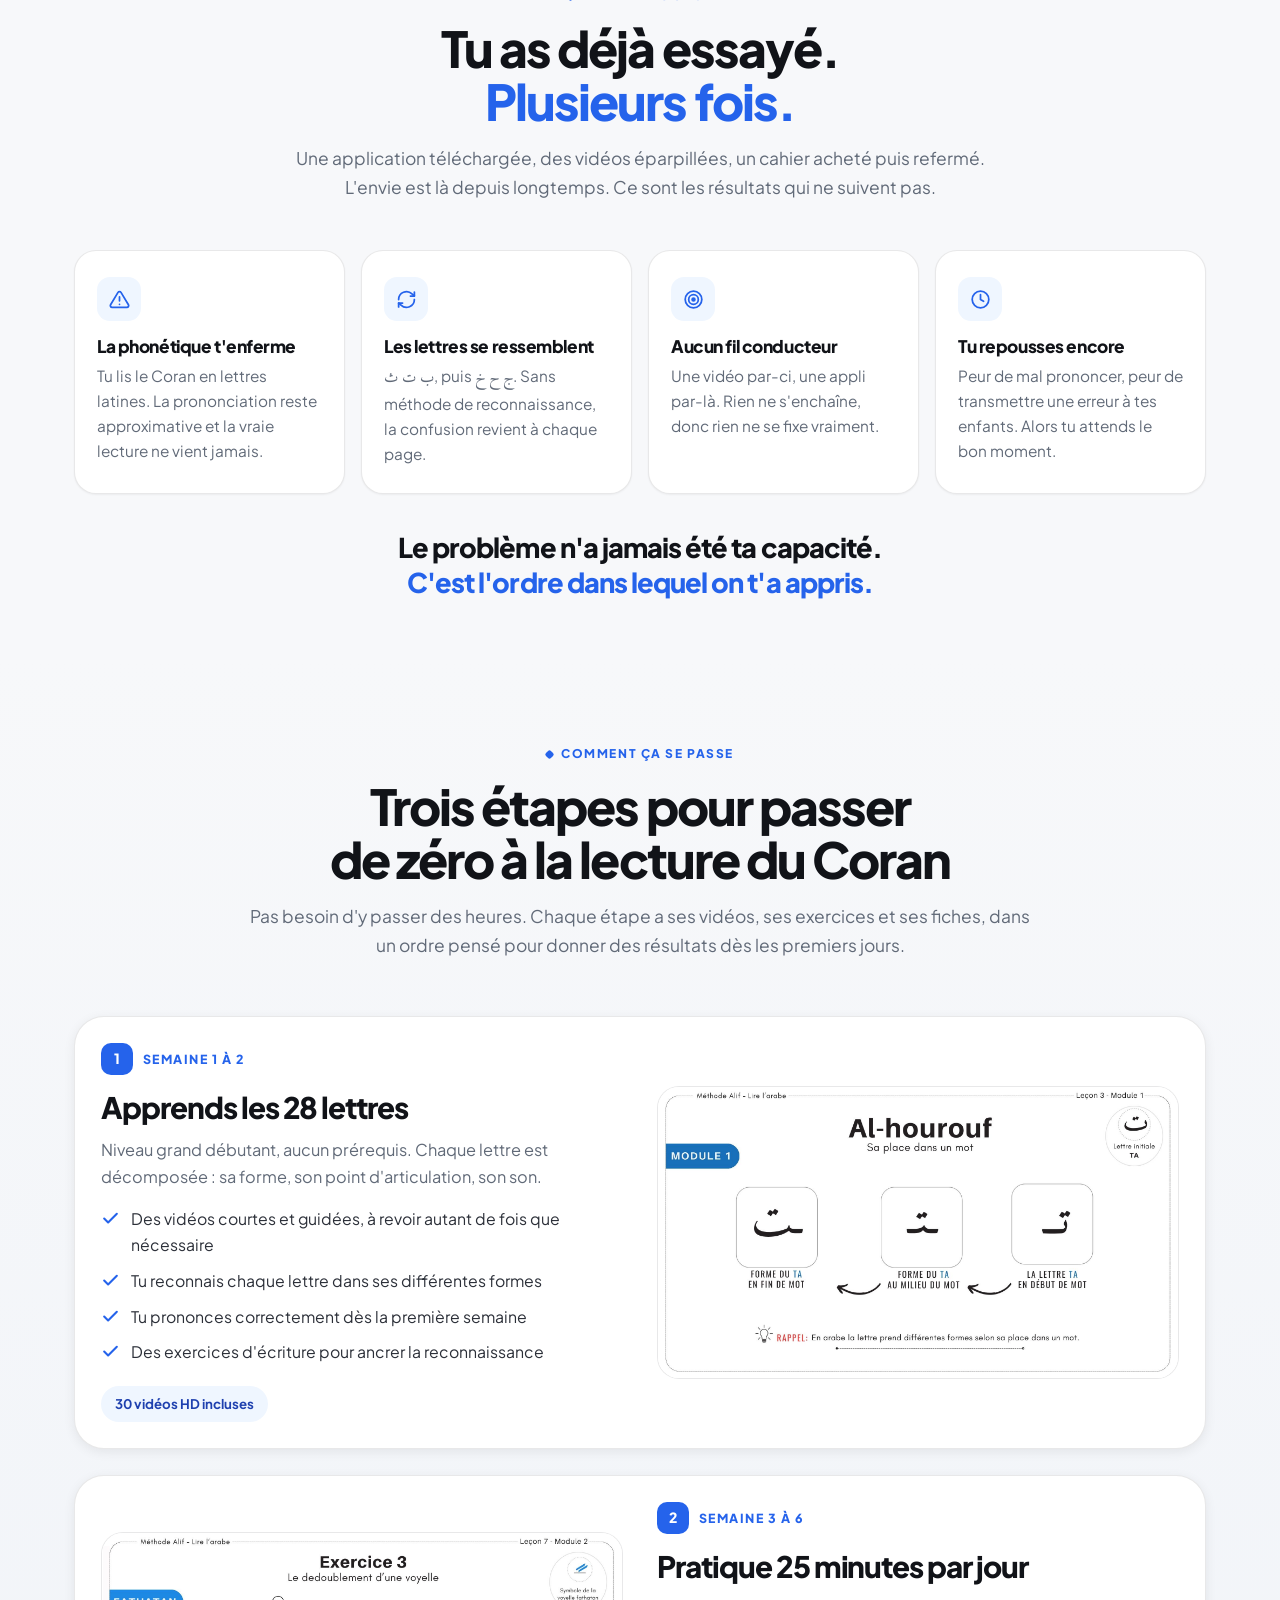
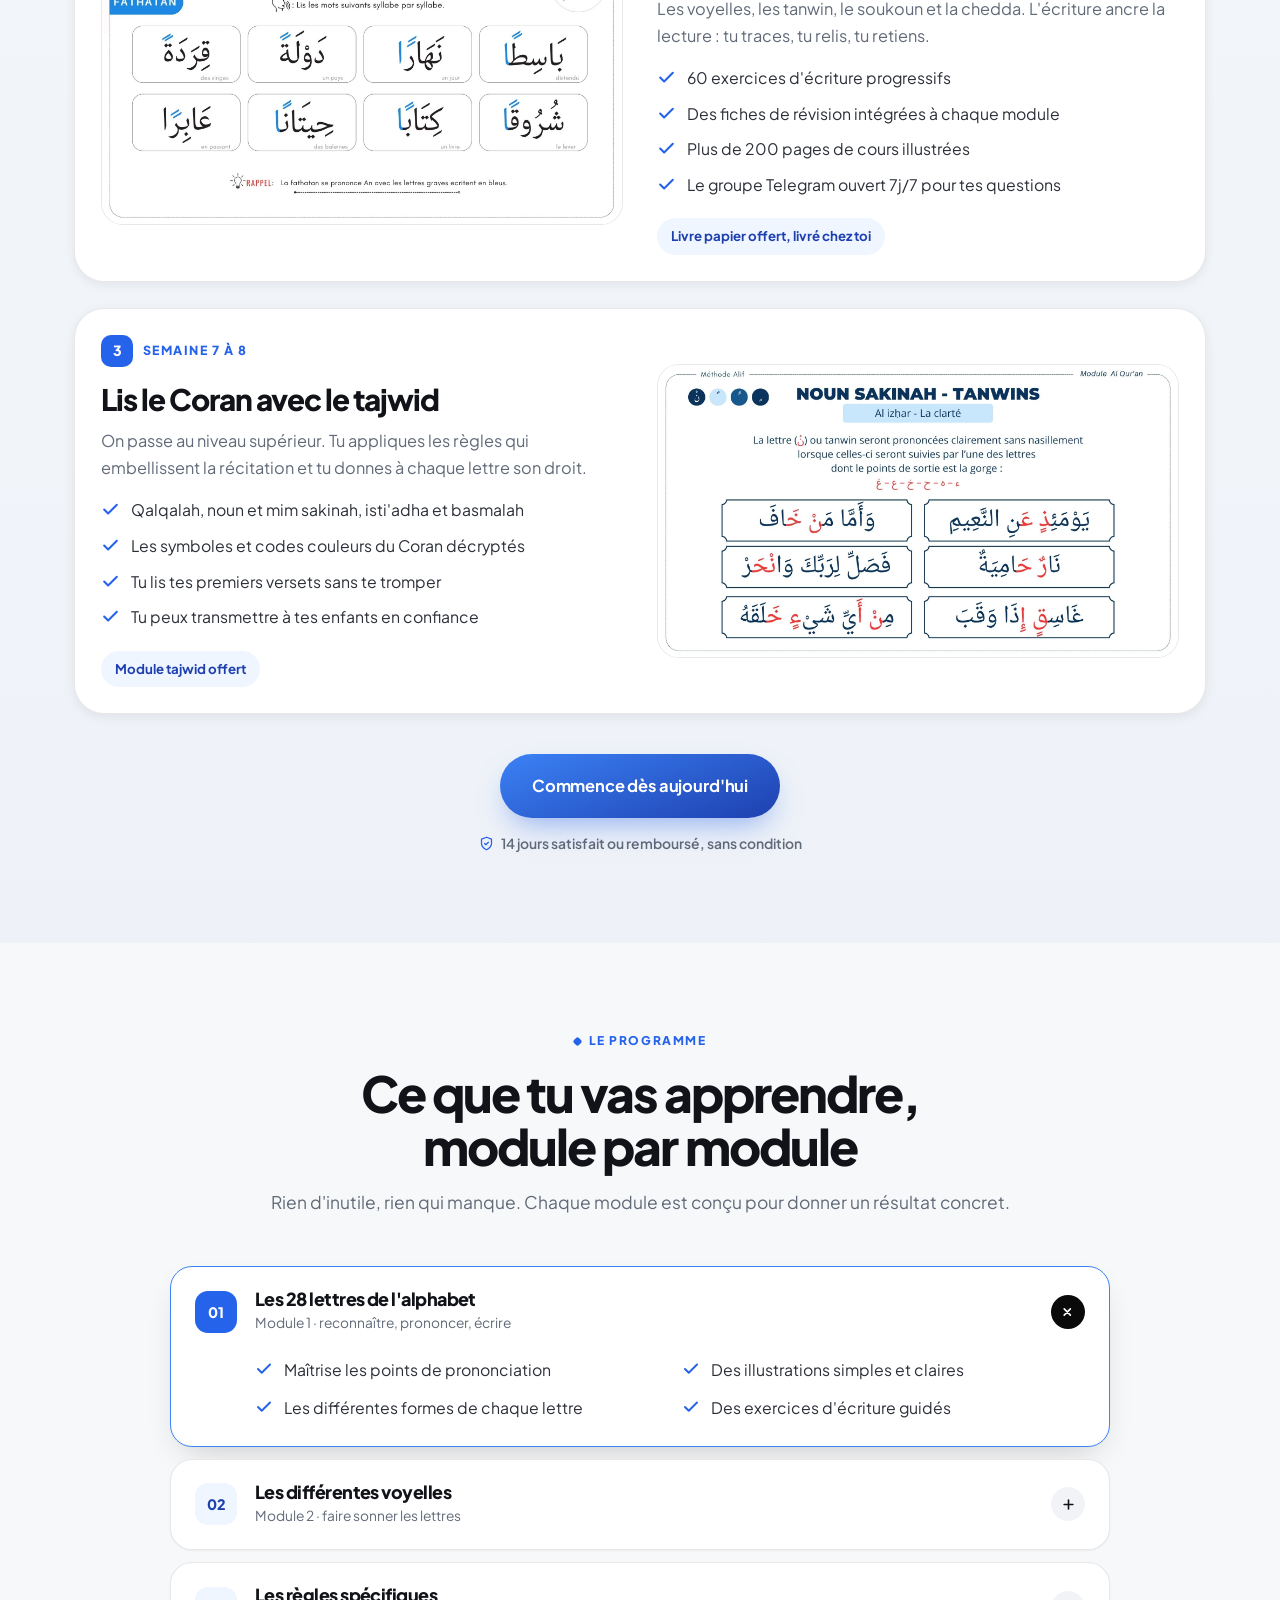
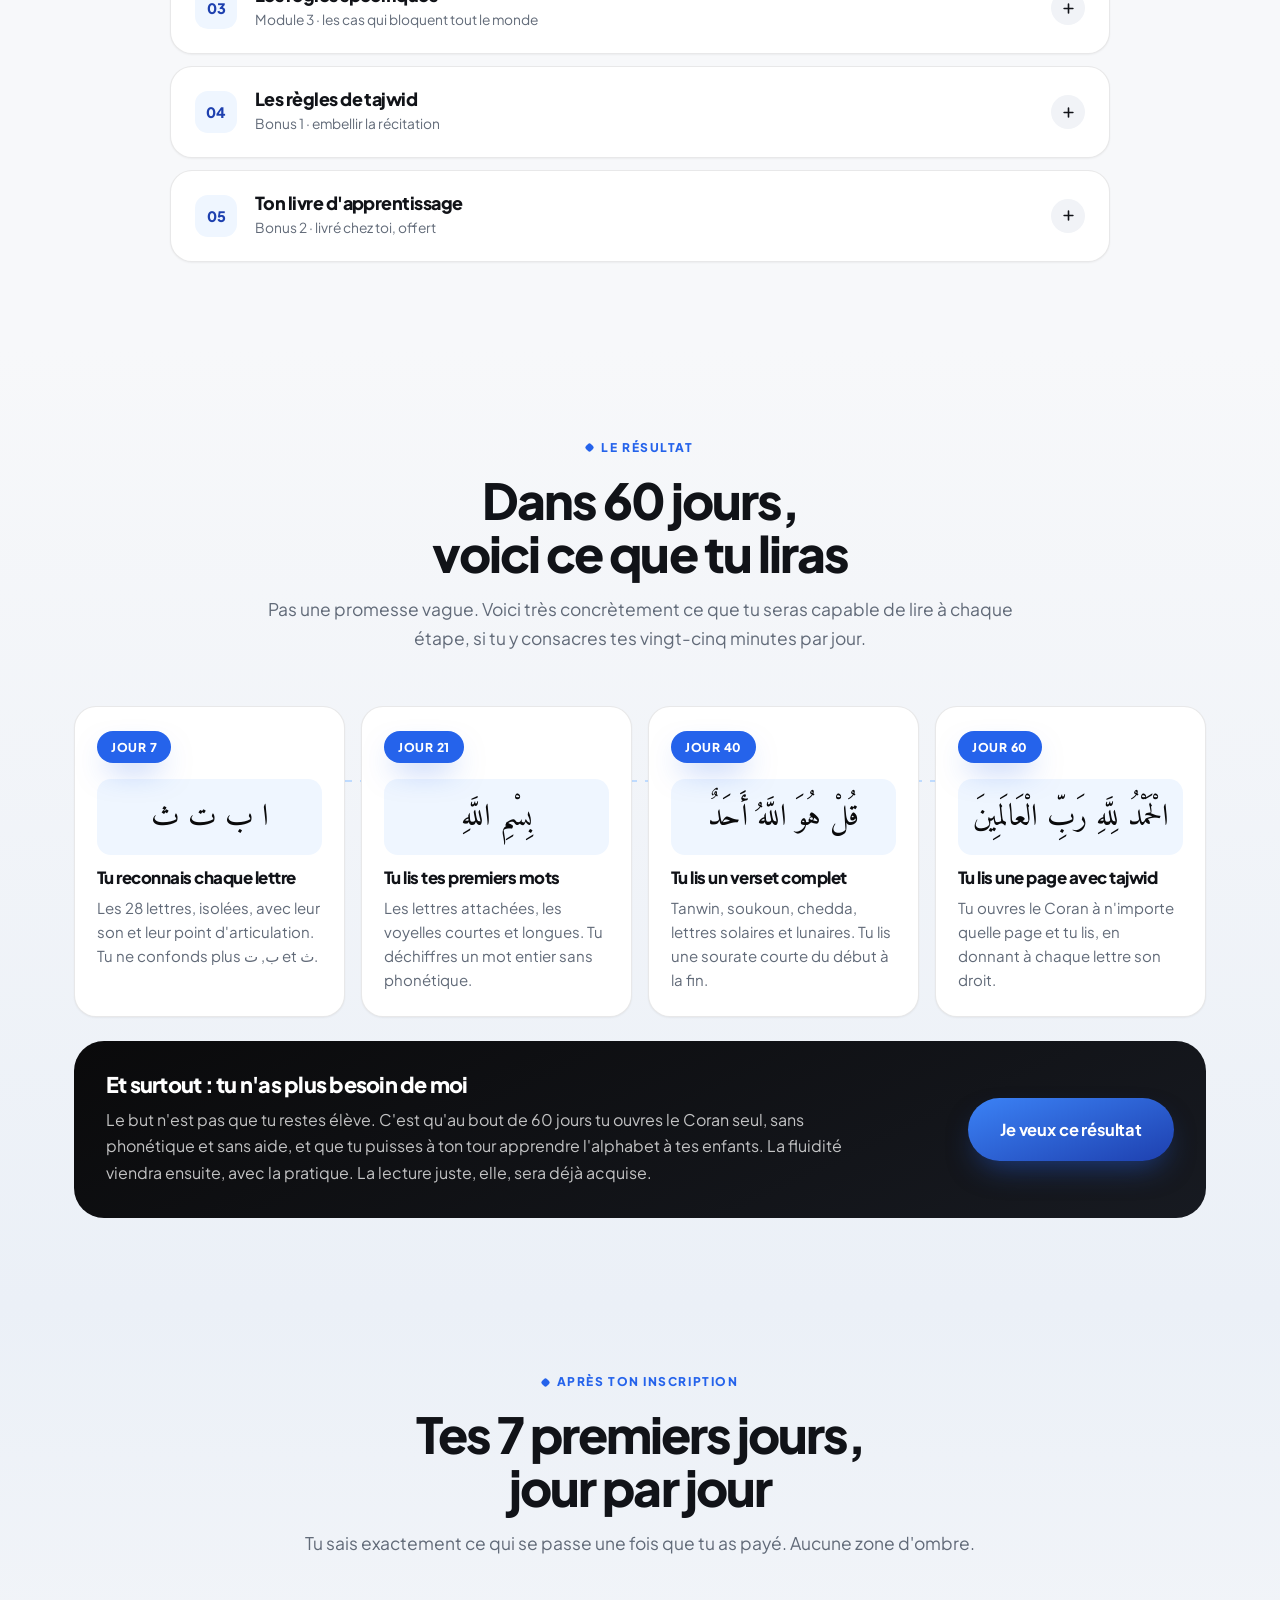
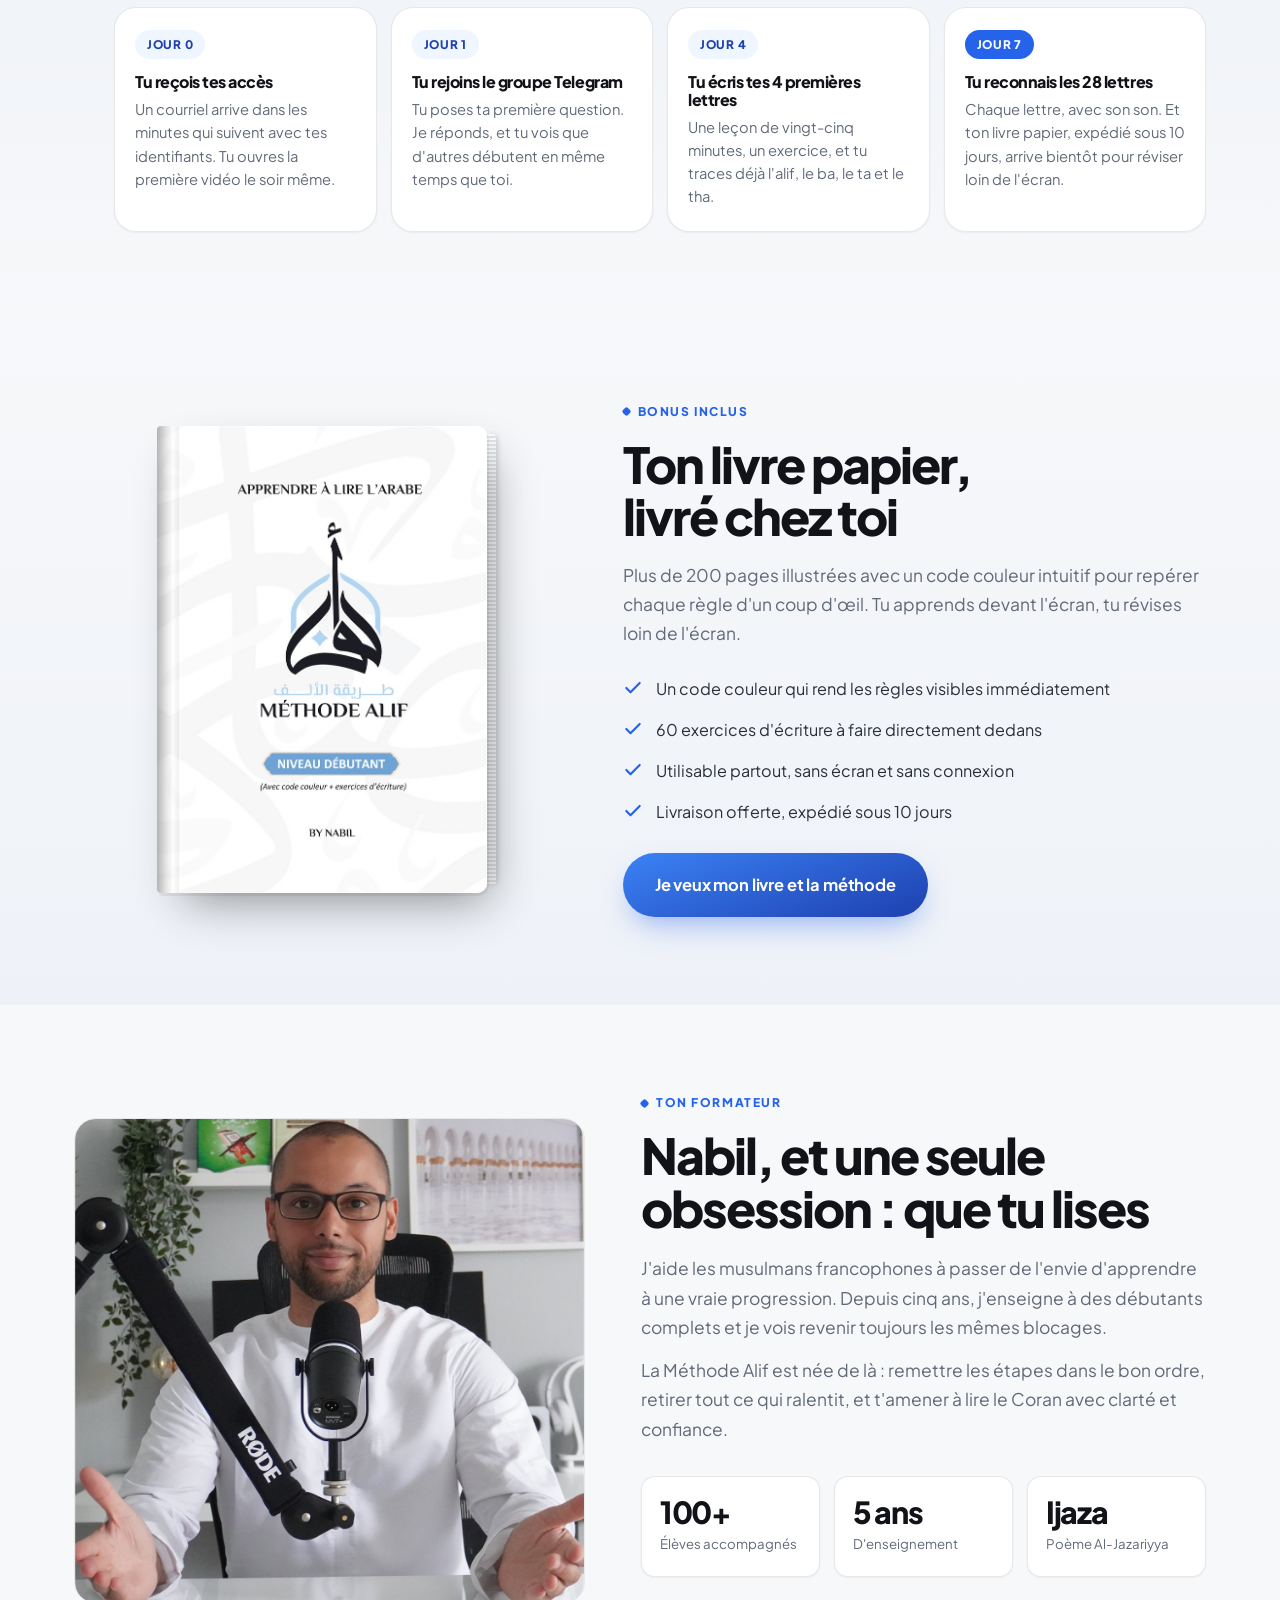
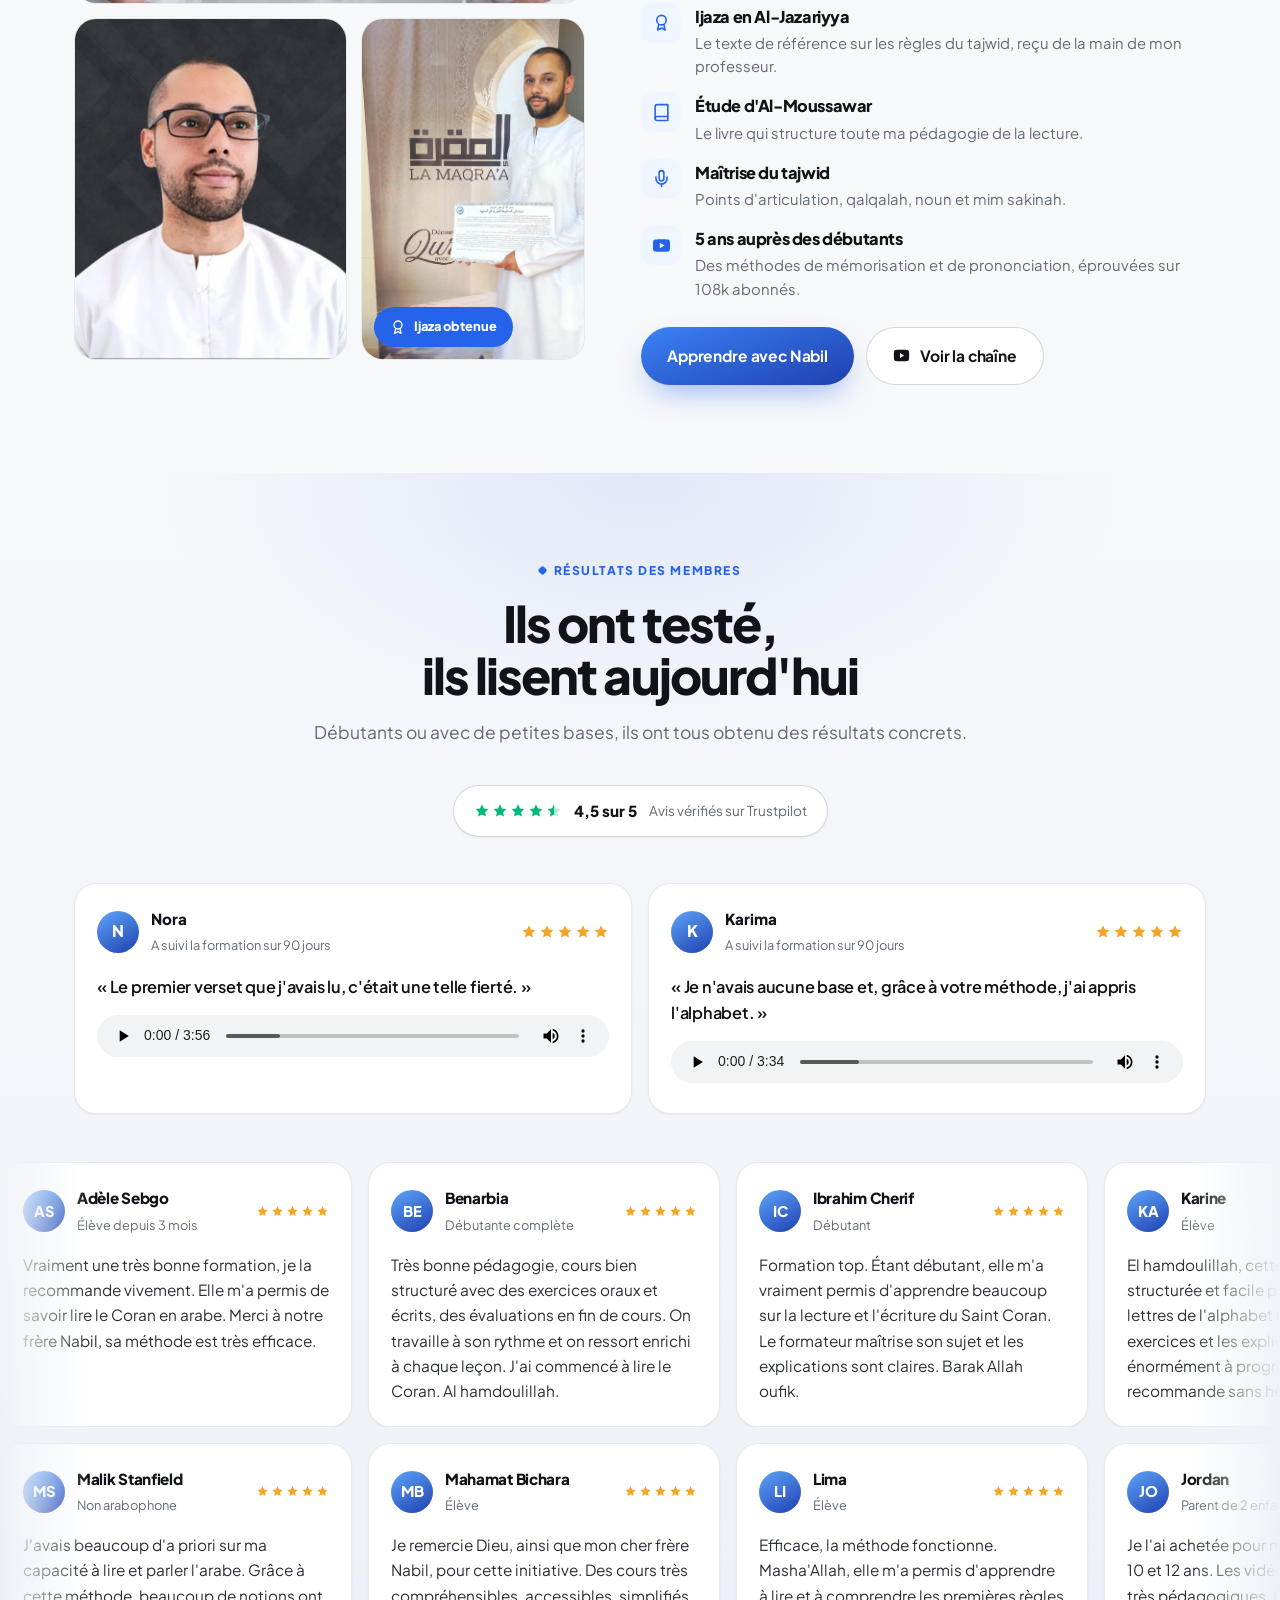
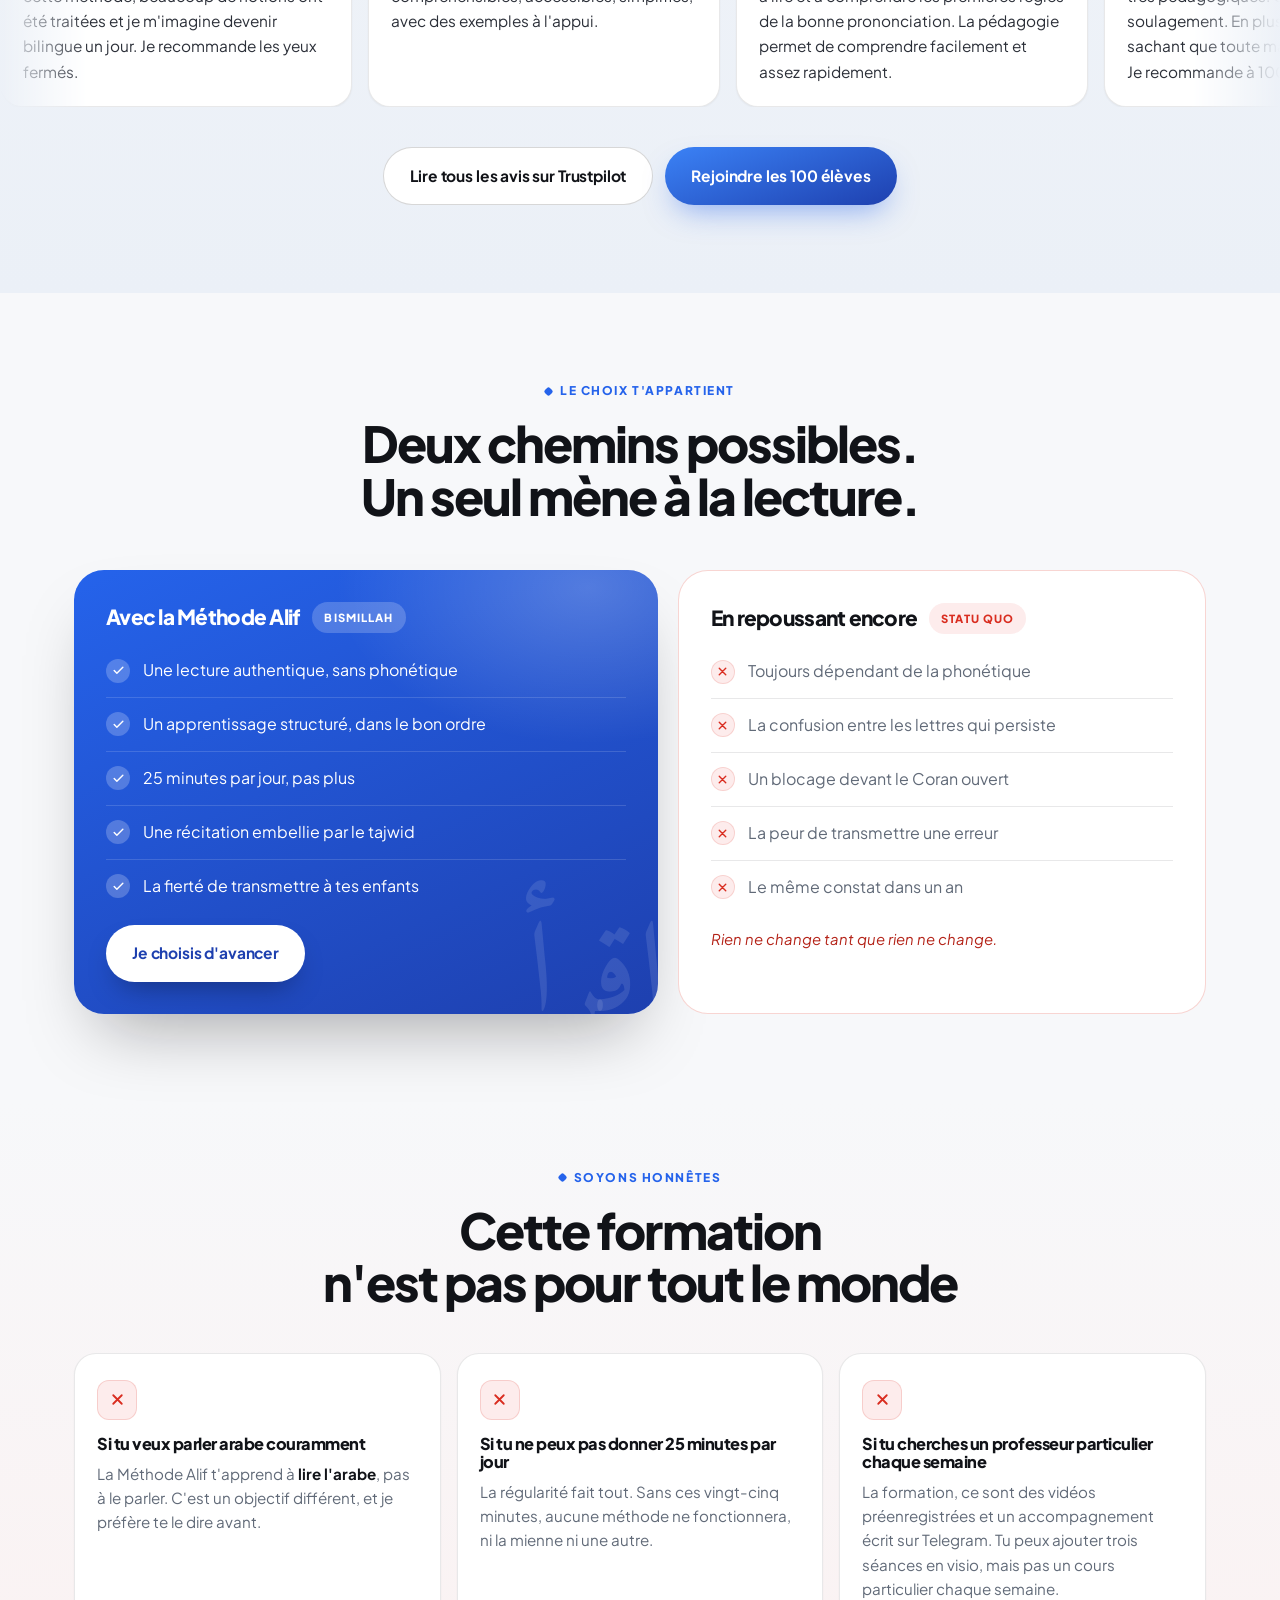
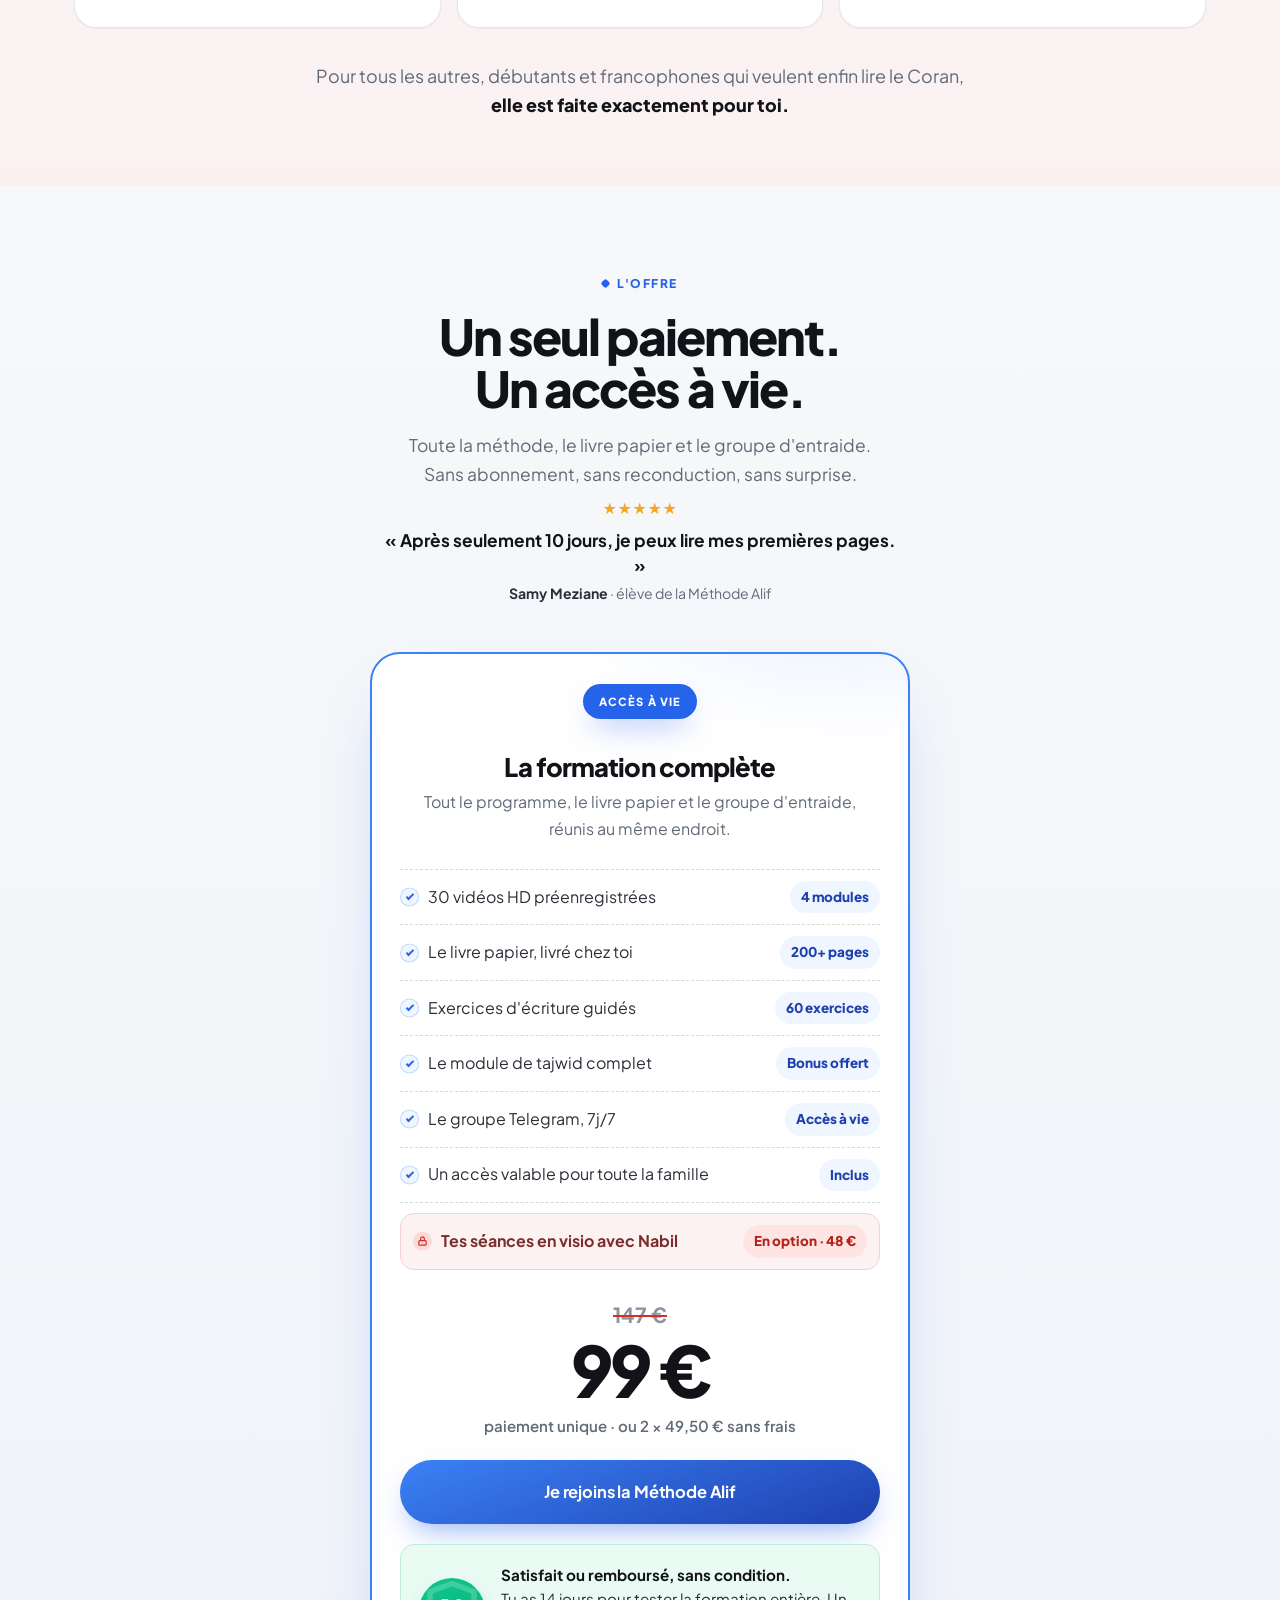
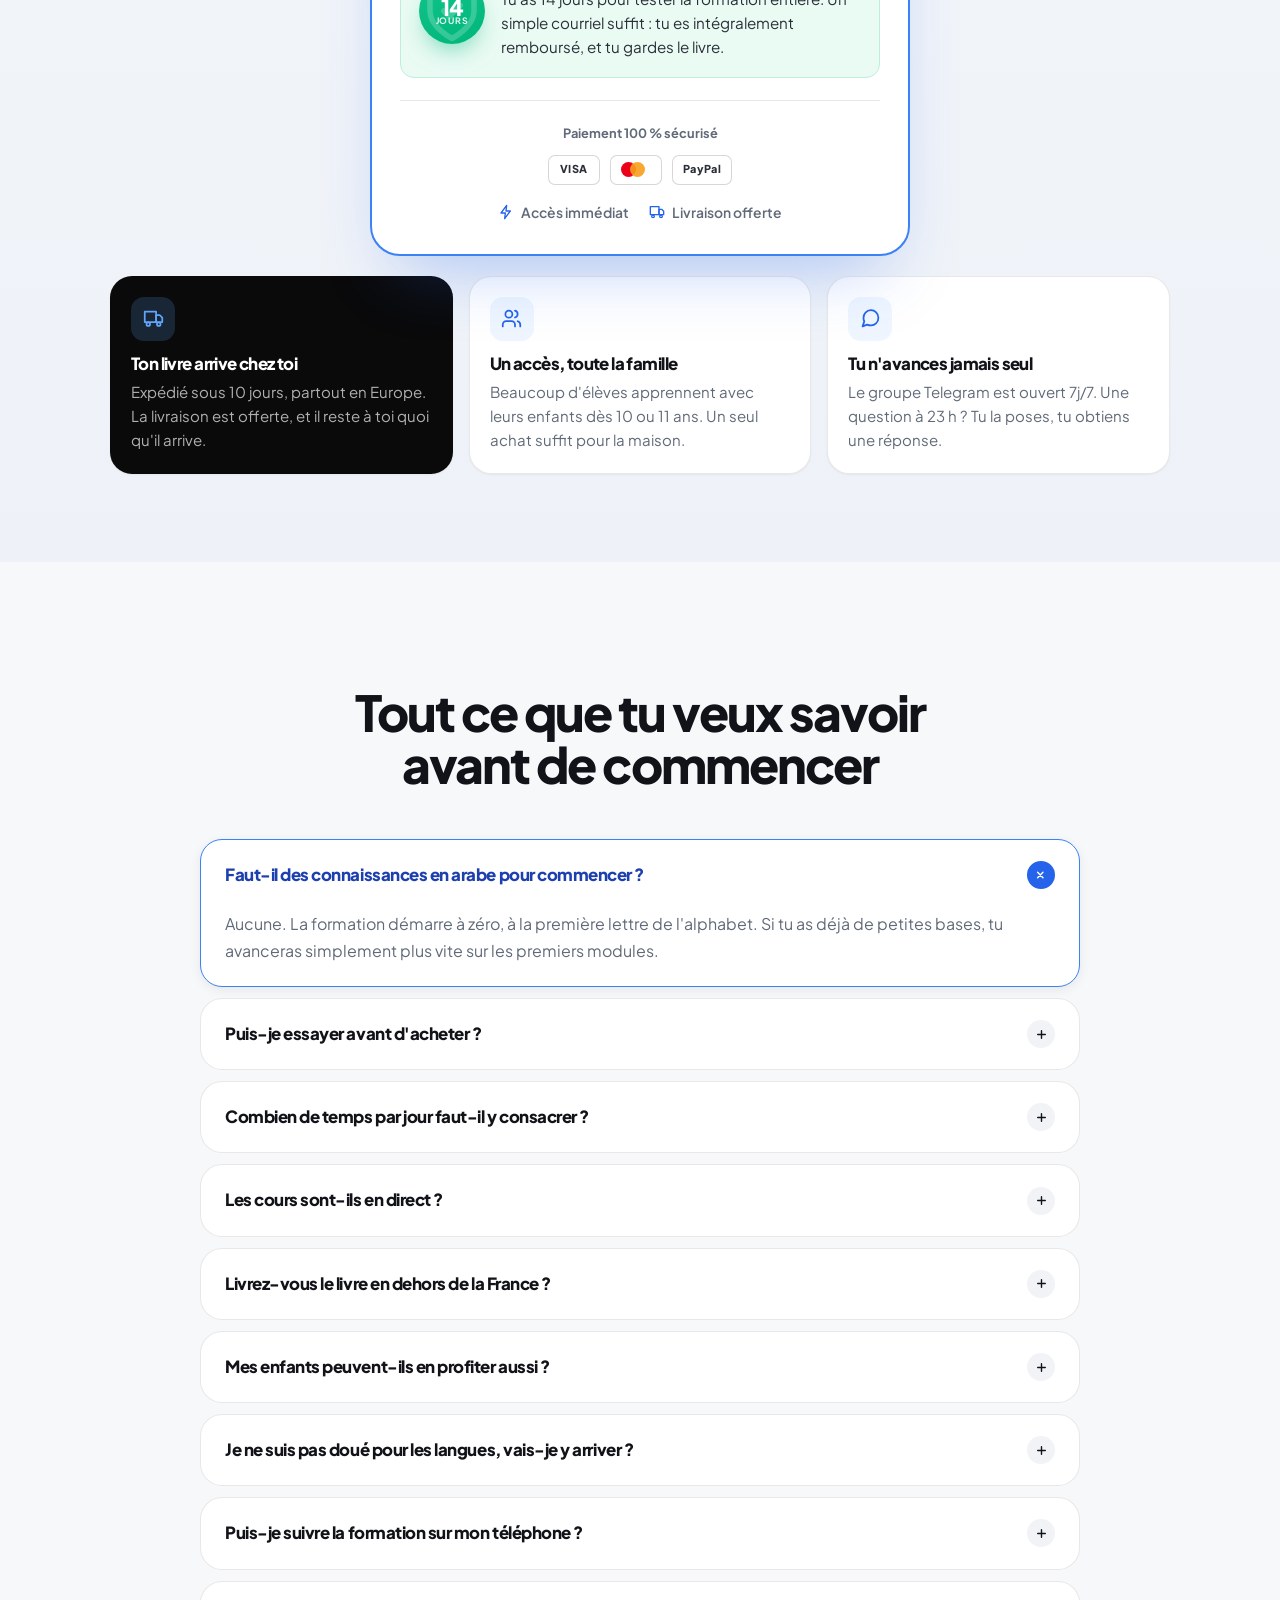
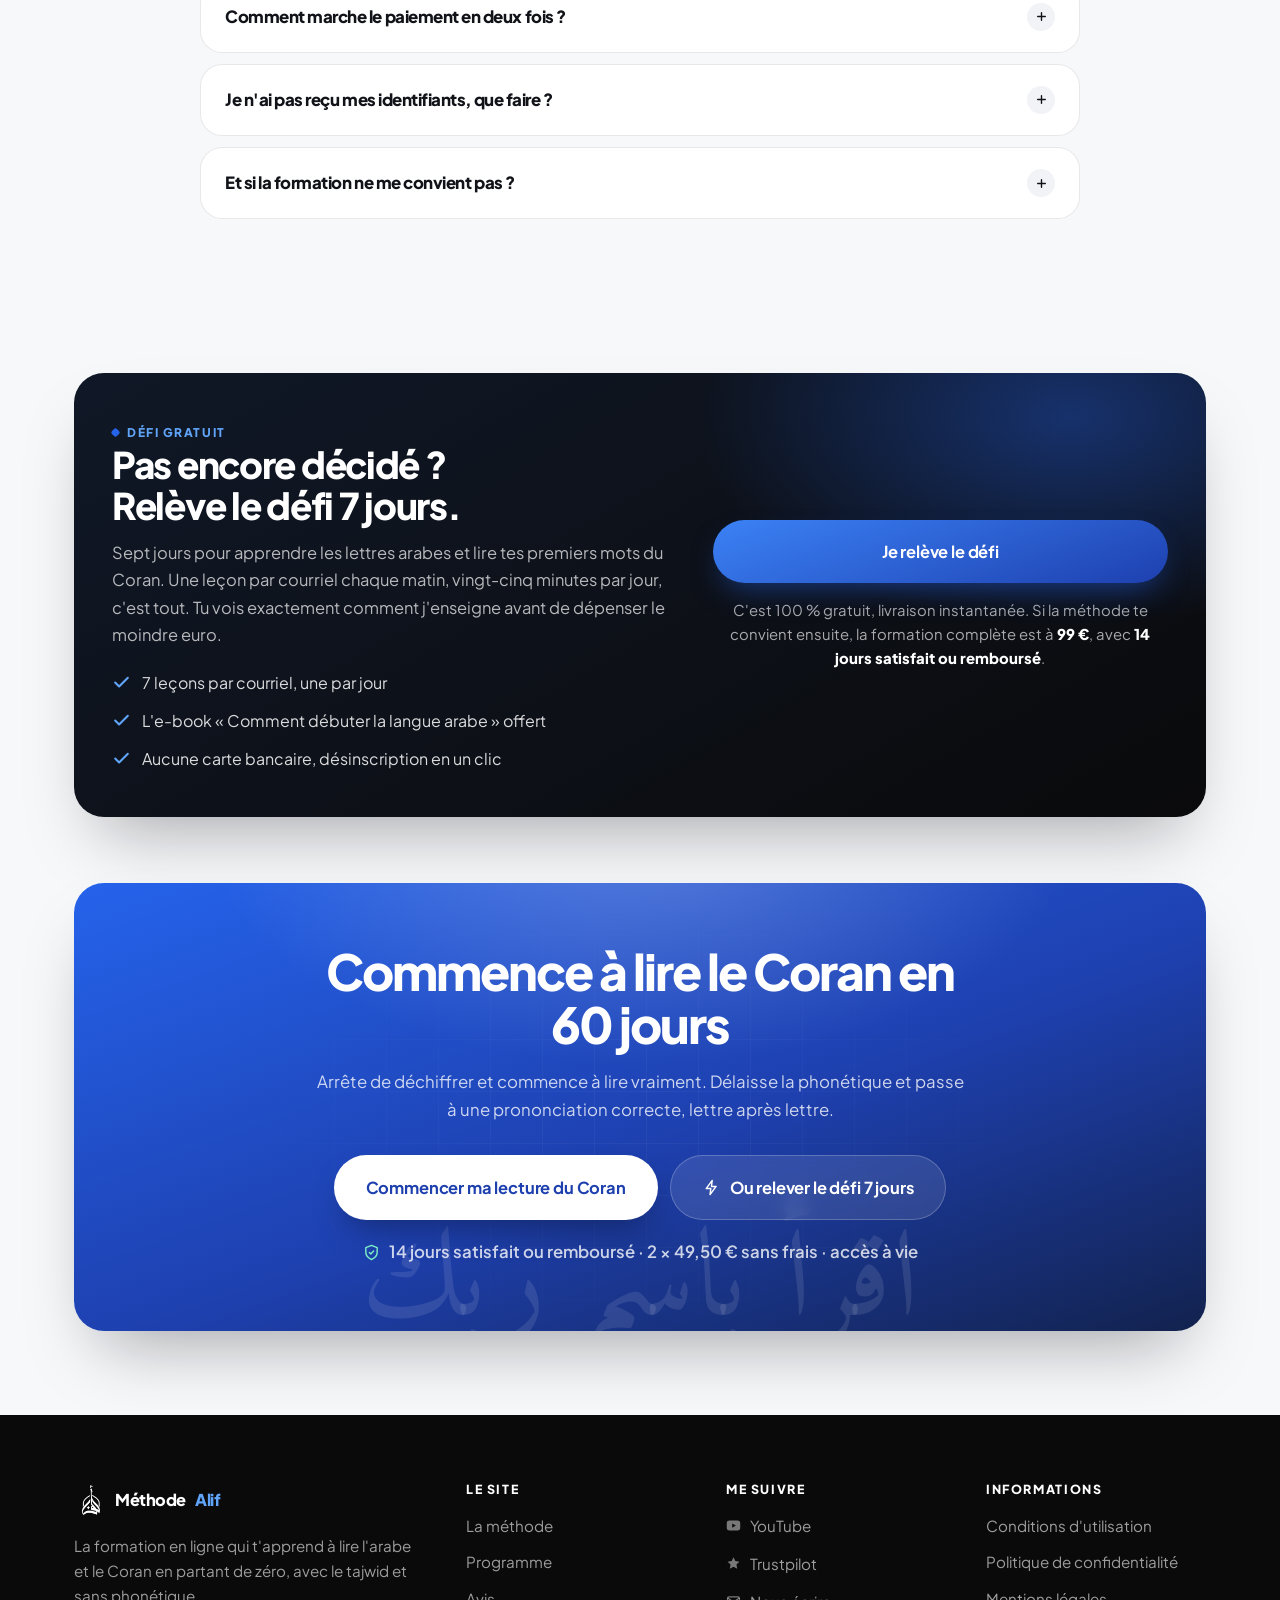
==== commit 1afe6e10: "Add files via upload" ====
--- a/index.html
+++ b/index.html
@@ -58,7 +58,7 @@
       "@type":"Course",
       "@id":"https://www.methode-alif.com/#course",
       "name":"Méthode Alif — apprendre à lire l'arabe et le Coran",
-      "description":"Formation en ligne pour apprendre à lire l'arabe sans phonétique : les 28 lettres, les voyelles, les règles spécifiques et le tajwid, jusqu'à la lecture du Coran en moins de 60 jours.",
+      "description":"Formation en ligne pour apprendre à lire l'arabe sans phonétique : les 28 lettres, les voyelles, les règles spécifiques et le tajwid, jusqu'à la lecture du Coran en 60 jours.",
       "inLanguage":"fr",
       "url":"https://www.methode-alif.com/",
       "provider":{"@id":"https://www.methode-alif.com/#org"},
@@ -86,10 +86,10 @@
         {"@type":"Question","name":"Faut-il des connaissances en arabe pour commencer ?","acceptedAnswer":{"@type":"Answer","text":"Aucune. La formation démarre à zéro, à la première lettre de l'alphabet. Si tu as déjà de petites bases, tu avanceras simplement plus vite sur les premiers modules."}},
         {"@type":"Question","name":"Puis-je essayer avant d'acheter ?","acceptedAnswer":{"@type":"Answer","text":"Oui. Un défi gratuit de sept jours est proposé : une leçon par courriel chaque matin, vingt-cinq minutes par jour, plus un e-book offert. Aucune carte bancaire n'est demandée."}},
         {"@type":"Question","name":"Combien de temps par jour faut-il y consacrer ?","acceptedAnswer":{"@type":"Answer","text":"Vingt-cinq minutes par jour suffisent. Les vidéos sont courtes et chaque leçon se termine par un exercice bref. La régularité compte plus que la durée."}},
-        {"@type":"Question","name":"Les cours sont-ils en direct ?","acceptedAnswer":{"@type":"Answer","text":"Non. Ce sont des vidéos préenregistrées que tu suis librement, autant de fois que nécessaire. L'accès est illimité dans le temps. Pour les questions, le groupe Telegram est ouvert 7j/7."}},
-        {"@type":"Question","name":"Livrez-vous le livre en dehors de la France ?","acceptedAnswer":{"@type":"Answer","text":"Oui, partout en Europe. Le livre part de France, la livraison est offerte et il arrive sous une dizaine de jours. En dehors de l'Europe il n'est pas expédié pour le moment : écrire à contact@methode-alif.com avant de commander."}},
+        {"@type":"Question","name":"Les cours sont-ils en direct ?","acceptedAnswer":{"@type":"Answer","text":"Les cours sont des vidéos préenregistrées que tu suis librement, autant de fois que nécessaire, avec un accès illimité dans le temps et le groupe Telegram ouvert 7j/7. Pour un suivi en direct, trois séances de 40 minutes sur Zoom avec Nabil peuvent être ajoutées au moment du paiement, pour 48 €."}},
+        {"@type":"Question","name":"Livrez-vous le livre en dehors de la France ?","acceptedAnswer":{"@type":"Answer","text":"Oui, partout en Europe. Le livre part de France, la livraison est offerte et il est expédié sous 10 jours. En dehors de l'Europe il n'est pas expédié pour le moment : écrire à contact@methode-alif.com avant de commander."}},
         {"@type":"Question","name":"Mes enfants peuvent-ils en profiter aussi ?","acceptedAnswer":{"@type":"Answer","text":"Oui. Un seul achat suffit pour le foyer. Beaucoup de parents suivent la formation en même temps que leurs enfants, à partir de dix ou onze ans."}},
-        {"@type":"Question","name":"Et si la formation ne me convient pas ?","acceptedAnswer":{"@type":"Answer","text":"Quatorze jours pour demander un remboursement, sans condition et sans justification. Le paiement est sécurisé à cent pour cent, par carte bancaire ou via PayPal avec un cryptage SSL."}}
+        {"@type":"Question","name":"Et si la formation ne me convient pas ?","acceptedAnswer":{"@type":"Answer","text":"Quatorze jours pour demander un remboursement, sans condition et sans justification, et le livre papier reste à toi. Le paiement est sécurisé à cent pour cent, par carte bancaire ou via PayPal avec un cryptage SSL."}}
       ]
 
     }
@@ -223,7 +223,7 @@
     <div class="hero__chips">
       <div class="chip-float chip-float--a">
         <i><svg><use href="#i-book"/></svg></i>
-        <span><b>Livre papier offert</b><small>Livré chez toi sous 10 jours</small></span>
+        <span><b>Livre papier offert</b><small>Expédié sous 10 jours</small></span>
       </div>
       <div class="chip-float chip-float--b">
         <i><svg><use href="#i-shield"/></svg></i>
@@ -514,10 +514,10 @@
       <p class="lead lead--c" data-r>Tu sais exactement ce qui se passe une fois que tu as payé. Aucune zone d'ombre.</p>
     </div>
     <ol class="days-list" data-stagger>
-      <li class="day" data-r><span class="day__n">Jour 0</span><h3>Tu reçois tes accès</h3><p>Un courriel arrive dans la minute avec tes identifiants. Tu ouvres la première vidéo le soir même.</p></li>
+      <li class="day" data-r><span class="day__n">Jour 0</span><h3>Tu reçois tes accès</h3><p>Un courriel arrive dans les minutes qui suivent avec tes identifiants. Tu ouvres la première vidéo le soir même.</p></li>
       <li class="day" data-r><span class="day__n">Jour 1</span><h3>Tu rejoins le groupe Telegram</h3><p>Tu poses ta première question. Je réponds, et tu vois que d'autres débutent en même temps que toi.</p></li>
       <li class="day" data-r><span class="day__n">Jour 4</span><h3>Tu écris tes 4 premières lettres</h3><p>Une leçon de vingt-cinq minutes, un exercice, et tu traces déjà l'alif, le ba, le ta et le tha.</p></li>
-      <li class="day" data-r><span class="day__n">Jour 7</span><h3>Ton livre arrive chez toi</h3><p>Le livre papier est dans ta boîte aux lettres. Tu peux réviser loin de l'écran, partout, même sans connexion.</p></li>
+      <li class="day" data-r><span class="day__n">Jour 7</span><h3>Tu reconnais les 28 lettres</h3><p>Chaque lettre, avec son son. Et ton livre papier, expédié sous 10 jours, arrive bientôt pour réviser loin de l'écran.</p></li>
     </ol>
   </div>
 </section>
@@ -538,7 +538,7 @@
 
     <div>
       <div class="stack">
-        <span class="eyebrow" data-r>Bonus inclus, valeur réelle</span>
+        <span class="eyebrow" data-r>Bonus inclus</span>
         <h2 class="h2" data-r>Ton livre papier,<br>livré chez toi</h2>
       </div>
       <p class="lead" style="margin-top:18px" data-r>
@@ -549,7 +549,7 @@
         <li><svg><use href="#i-check"/></svg>Un code couleur qui rend les règles visibles immédiatement</li>
         <li><svg><use href="#i-check"/></svg>60 exercices d'écriture à faire directement dedans</li>
         <li><svg><use href="#i-check"/></svg>Utilisable partout, sans écran et sans connexion</li>
-        <li><svg><use href="#i-check"/></svg>Livraison offerte, expédié dès ta commande</li>
+        <li><svg><use href="#i-check"/></svg>Livraison offerte, expédié sous 10 jours</li>
       </ul>
       <div class="cta-group" style="margin-top:28px" data-r>
         <a class="btn btn--primary btn--lg" href="#tarif" data-buy>Je veux mon livre et la méthode</a>
@@ -608,8 +608,8 @@
       </p>
 
       <div class="about-stats" data-stagger>
-        <div class="stat" data-r><b data-count="100" data-suffix="+">0</b><small>Élèves accompagnés</small></div>
-        <div class="stat" data-r><b data-count="5" data-suffix=" ans">0</b><small>D'enseignement</small></div>
+        <div class="stat" data-r><b data-count="100" data-suffix="+">100+</b><small>Élèves accompagnés</small></div>
+        <div class="stat" data-r><b data-count="5" data-suffix=" ans">5 ans</b><small>D'enseignement</small></div>
         <div class="stat" data-r><b>Ijaza</b><small>Poème Al-Jazariyya</small></div>
       </div>
 
@@ -828,7 +828,7 @@
     <div class="notfor-grid" data-stagger>
       <article class="nf" data-r><span class="nf__x"><svg><use href="#i-cross"/></svg></span><h3>Si tu veux parler arabe couramment</h3><p>La Méthode Alif t'apprend à <b>lire l'arabe</b>, pas à le parler. C'est un objectif différent, et je préfère te le dire avant.</p></article>
       <article class="nf" data-r><span class="nf__x"><svg><use href="#i-cross"/></svg></span><h3>Si tu ne peux pas donner 25 minutes par jour</h3><p>La régularité fait tout. Sans ces vingt-cinq minutes, aucune méthode ne fonctionnera, ni la mienne ni une autre.</p></article>
-      <article class="nf" data-r><span class="nf__x"><svg><use href="#i-cross"/></svg></span><h3>Si tu cherches un cours particulier en direct</h3><p>Ce sont des vidéos préenregistrées, suivies d'un accompagnement écrit sur Telegram. Pas de rendez-vous en visio.</p></article>
+      <article class="nf" data-r><span class="nf__x"><svg><use href="#i-cross"/></svg></span><h3>Si tu cherches un professeur particulier chaque semaine</h3><p>La formation, ce sont des vidéos préenregistrées et un accompagnement écrit sur Telegram. Tu peux ajouter trois séances en visio, mais pas un cours particulier chaque semaine.</p></article>
     </div>
     <p class="notfor-end" data-r>Pour tous les autres, débutants et francophones qui veulent enfin lire le Coran,<br class="brk">
       <b>elle est faite exactement pour toi.</b></p>
@@ -841,14 +841,20 @@
     <div class="stack center">
       <span class="eyebrow" data-r>L'offre</span>
       <h2 class="h2" data-r>Un seul paiement.<br>Un accès à vie.</h2>
-      <p class="lead lead--c" data-r>Toute la méthode, le livre papier et le suivi.<br class="brk">
+      <p class="lead lead--c" data-r>Toute la méthode, le livre papier et le groupe d'entraide.<br class="brk">
         Sans abonnement, sans reconduction, sans surprise.</p>
     </div>
+
+    <figure class="price-quote" data-r>
+      <span class="price-quote__stars" aria-label="5 étoiles sur 5">★★★★★</span>
+      <blockquote>« Après seulement 10 jours, je peux lire mes premières pages. »</blockquote>
+      <figcaption><b>Samy Meziane</b> · élève de la Méthode Alif</figcaption>
+    </figure>
 
     <article class="price-card" data-r="z">
       <span class="price-tag">Accès à vie</span>
       <h3>La formation complète</h3>
-      <p class="price-card__sub">Tout le programme, le livre papier et le suivi, réunis au même endroit.</p>
+      <p class="price-card__sub">Tout le programme, le livre papier et le groupe d'entraide, réunis au même endroit.</p>
 
       <ul class="vstack">
         <li><span class="vstack__n">30 vidéos HD préenregistrées</span><span class="vstack__v">4 modules</span></li>
@@ -857,6 +863,7 @@
         <li><span class="vstack__n">Le module de tajwid complet</span><span class="vstack__v">Bonus offert</span></li>
         <li><span class="vstack__n">Le groupe Telegram, 7j/7</span><span class="vstack__v">Accès à vie</span></li>
         <li><span class="vstack__n">Un accès valable pour toute la famille</span><span class="vstack__v">Inclus</span></li>
+        <li class="vstack__lock"><span class="vstack__n">Tes séances en visio avec Nabil</span><span class="vstack__v">En option · 48 €</span></li>
       </ul>
 
       <div class="price-final">
@@ -874,15 +881,10 @@
         </span>
         <p>
           <b>Satisfait ou remboursé, sans condition.</b>
-          Tu as 14 jours pour tester la formation entière. Un simple courriel suffit
-          et tu es intégralement remboursé, sans justification à donner.
+          Tu as 14 jours pour tester la formation entière. Un simple courriel suffit :
+          tu es intégralement remboursé, et tu gardes le livre.
         </p>
       </div>
-
-      <p class="price-free">
-        Tu préfères tester d'abord ?
-        <a href="#essai" data-free>Relève le défi 7 jours, gratuitement</a>
-      </p>
 
       <div class="pay">
         <span class="pay__l">Paiement 100 % sécurisé</span>
@@ -898,7 +900,7 @@
         <article class="assur assur--dark" data-r>
           <span class="assur__i"><svg><use href="#i-truck"/></svg></span>
           <h3>Ton livre arrive chez toi</h3>
-          <p>Expédié dès ta commande, il te parvient sous dix jours, partout en Europe. La livraison est offerte.</p>
+          <p>Expédié sous 10 jours, partout en Europe. La livraison est offerte, et il reste à toi quoi qu'il arrive.</p>
         </article>
         <article class="assur" data-r>
           <span class="assur__i"><svg><use href="#i-users"/></svg></span>
@@ -933,23 +935,39 @@
       </article>
       <article class="faq-i" data-r>
         <button class="faq-i__q" aria-expanded="false"><span>Combien de temps par jour faut-il y consacrer ?</span><i><svg><use href="#i-plus"/></svg></i></button>
-        <div class="faq-i__a"><p>Vingt-cinq minutes par jour suffisent. Les vidéos sont courtes et chaque leçon se termine par un exercice bref. La régularité compte bien plus que la durée : quinze minutes tous les jours battent deux heures le dimanche.</p></div>
+        <div class="faq-i__a"><p>Vingt-cinq minutes par jour suffisent. Les vidéos sont courtes et chaque leçon se termine par un exercice bref. La régularité compte bien plus que la durée : vingt-cinq minutes tous les jours battent deux heures le dimanche. Et si tu avances moins vite, aucun souci : Nora et Karima ont pris 90 jours, et ton accès est à vie.</p></div>
       </article>
       <article class="faq-i" data-r>
         <button class="faq-i__q" aria-expanded="false"><span>Les cours sont-ils en direct ?</span><i><svg><use href="#i-plus"/></svg></i></button>
-        <div class="faq-i__a"><p>Non. Ce sont des vidéos préenregistrées que tu suis librement, quand tu veux, autant de fois que nécessaire. Ton accès est illimité dans le temps, sans abonnement ni reconduction. Pour les questions, le groupe Telegram est ouvert 7j/7 et je réponds personnellement.</p></div>
+        <div class="faq-i__a"><p>Les cours sont des vidéos préenregistrées que tu suis librement, quand tu veux, autant de fois que nécessaire. Ton accès est illimité dans le temps, sans abonnement ni reconduction, et je réponds personnellement à tes questions dans le groupe Telegram, ouvert 7j/7. Si tu veux un suivi en direct, tu peux ajouter au moment du paiement trois séances de 40 minutes sur Zoom avec moi, une après chaque module, pour 48 €.</p></div>
       </article>
       <article class="faq-i" data-r>
         <button class="faq-i__q" aria-expanded="false"><span>Livrez-vous le livre en dehors de la France ?</span><i><svg><use href="#i-plus"/></svg></i></button>
-        <div class="faq-i__a"><p>Oui, partout en Europe. Le livre part de France, la livraison est offerte et il arrive sous une dizaine de jours. En dehors de l'Europe je ne l'expédie pas pour le moment : écris-moi à contact@methode-alif.com avant de commander.</p></div>
+        <div class="faq-i__a"><p>Oui, partout en Europe. Le livre part de France, la livraison est offerte et il est expédié sous 10 jours. En dehors de l'Europe je ne l'expédie pas pour le moment : écris-moi à contact@methode-alif.com avant de commander.</p></div>
       </article>
       <article class="faq-i" data-r>
         <button class="faq-i__q" aria-expanded="false"><span>Mes enfants peuvent-ils en profiter aussi ?</span><i><svg><use href="#i-plus"/></svg></i></button>
         <div class="faq-i__a"><p>Oui. Un seul achat suffit pour le foyer. Beaucoup de parents suivent la formation en même temps que leurs enfants, à partir de dix ou onze ans, et c'est souvent ce qui les fait tenir sur la durée.</p></div>
       </article>
       <article class="faq-i" data-r>
+        <button class="faq-i__q" aria-expanded="false"><span>Je ne suis pas doué pour les langues, vais-je y arriver ?</span><i><svg><use href="#i-plus"/></svg></i></button>
+        <div class="faq-i__a"><p>Oui. Lire l'arabe, ce n'est pas apprendre une langue : c'est reconnaître 28 lettres et quelques règles, dans le bon ordre. La méthode avance lettre par lettre, et chaque vidéo se revoit autant de fois que nécessaire. La plupart de mes élèves partaient de zéro, à tout âge.</p></div>
+      </article>
+      <article class="faq-i" data-r>
+        <button class="faq-i__q" aria-expanded="false"><span>Puis-je suivre la formation sur mon téléphone ?</span><i><svg><use href="#i-plus"/></svg></i></button>
+        <div class="faq-i__a"><p>Oui. Les vidéos se regardent sur téléphone, tablette ou ordinateur. Et le livre papier te permet de réviser sans écran, partout.</p></div>
+      </article>
+      <article class="faq-i" data-r>
+        <button class="faq-i__q" aria-expanded="false"><span>Comment marche le paiement en deux fois ?</span><i><svg><use href="#i-plus"/></svg></i></button>
+        <div class="faq-i__a"><p>Tu paies 49,50 € aujourd'hui, puis 49,50 € un mois plus tard, automatiquement. Sans frais, et plus rien ensuite : ce n'est pas un abonnement.</p></div>
+      </article>
+      <article class="faq-i" data-r>
+        <button class="faq-i__q" aria-expanded="false"><span>Je n'ai pas reçu mes identifiants, que faire ?</span><i><svg><use href="#i-plus"/></svg></i></button>
+        <div class="faq-i__a"><p>Regarde d'abord dans tes spams et dans l'onglet Promotions. Si tu ne trouves rien au bout d'une heure, écris-moi à contact@methode-alif.com : je t'envoie tes accès.</p></div>
+      </article>
+      <article class="faq-i" data-r>
         <button class="faq-i__q" aria-expanded="false"><span>Et si la formation ne me convient pas ?</span><i><svg><use href="#i-plus"/></svg></i></button>
-        <div class="faq-i__a"><p>Tu as quatorze jours pour demander un remboursement, sans aucune condition et sans justification à fournir. Il te suffit de m'écrire à contact@methode-alif.com. Le paiement lui-même est sécurisé à 100 %, par carte bancaire ou via PayPal, avec un cryptage SSL.</p></div>
+        <div class="faq-i__a"><p>Tu as quatorze jours pour demander un remboursement, sans aucune condition et sans justification à fournir. Il te suffit de m'écrire à contact@methode-alif.com : tu es remboursé intégralement, et tu gardes le livre papier. Le paiement lui-même est sécurisé à 100 %, par carte bancaire ou via PayPal, avec un cryptage SSL.</p></div>
       </article>
     </div>
   </div>
@@ -989,7 +1007,7 @@
   <div class="container">
     <div class="final-card" data-r="z">
       <span class="final-ar ar" lang="ar" aria-hidden="true">اقرأ باسم ربك</span>
-      <h2 class="h2">Commence à lire le Coran en moins de 60 jours</h2>
+      <h2 class="h2">Commence à lire le Coran en 60 jours</h2>
       <p>
         Arrête de déchiffrer et commence à lire vraiment. Délaisse la phonétique
         et passe à une prononciation correcte, lettre après lettre.
--- a/styles.css
+++ b/styles.css
@@ -404,7 +404,11 @@
 .trow{display:flex;overflow:hidden;-webkit-mask-image:linear-gradient(90deg,transparent,#000 7%,#000 93%,transparent);mask-image:linear-gradient(90deg,transparent,#000 7%,#000 93%,transparent)}
 .trow__t{display:flex;flex:0 0 auto;gap:16px;padding-right:16px;animation:scrollx 74s linear infinite}
 .trow--rev .trow__t{animation-direction:reverse;animation-duration:86s}
-.trow:hover .trow__t{animation-play-state:paused}
+/* pause au survol uniquement avec une vraie souris : sur téléphone, un simple
+   toucher laissait le défilement bloqué */
+@media (hover:hover){.trow:hover .trow__t{animation-play-state:paused}}
+/* sur téléphone, les pistes sont plus courtes : on accélère pour que ça se voie */
+@media (max-width:620px){.trow__t{animation-duration:32s}.trow--rev .trow__t{animation-duration:38s}}
 @keyframes scrollx{to{transform:translateX(-100%)}
 }
 .tcard{
@@ -1080,3 +1084,20 @@
   .about-shots__tag{left:8px;bottom:8px;gap:6px;padding:6px 11px;font-size:.72rem;white-space:nowrap}
   .about-shots__tag svg{width:13px;height:13px}
 }
+
+/* ============ 39. Carte de prix : avis au-dessus, option en visio verrouillée ============ */
+.price-quote{max-width:520px;margin:6px auto 22px;text-align:center}
+.price-quote__stars{color:#F5A623;letter-spacing:2px;font-size:.95rem}
+.price-quote blockquote{margin:6px 0 4px;font-size:1.08rem;font-weight:700;line-height:1.45;color:var(--ink)}
+.price-quote figcaption{font-size:.88rem;color:var(--grey)}
+.price-quote figcaption b{color:var(--ink-2)}
+
+/* dernière ligne : ce qui n'est PAS inclus, avec un cadenas plutôt qu'une croix */
+.vstack li.vstack__lock{margin-top:10px;padding:11px 12px;border:1px solid #F6CFCF;border-radius:14px;background:#FDF2F2}
+.vstack__lock .vstack__n{color:#7A2E2E;font-weight:700}
+.vstack__lock .vstack__n::before{background:#FBDADA;box-shadow:none}
+.vstack__lock .vstack__n::after{
+  left:4px;top:50%;translate:0 -50%;width:11px;height:11px;border:0;transform:none;
+  background:url("data:image/svg+xml,%3Csvg xmlns='http://www.w3.org/2000/svg' viewBox='0 0 24 24' fill='none' stroke='%23D92D20' stroke-width='2.6' stroke-linecap='round' stroke-linejoin='round'%3E%3Crect x='4' y='11' width='16' height='10' rx='2'/%3E%3Cpath d='M8 11V7a4 4 0 0 1 8 0v4'/%3E%3C/svg%3E") center/contain no-repeat;
+}
+.vstack__lock .vstack__v{color:#B42318;background:#FEE4E2}
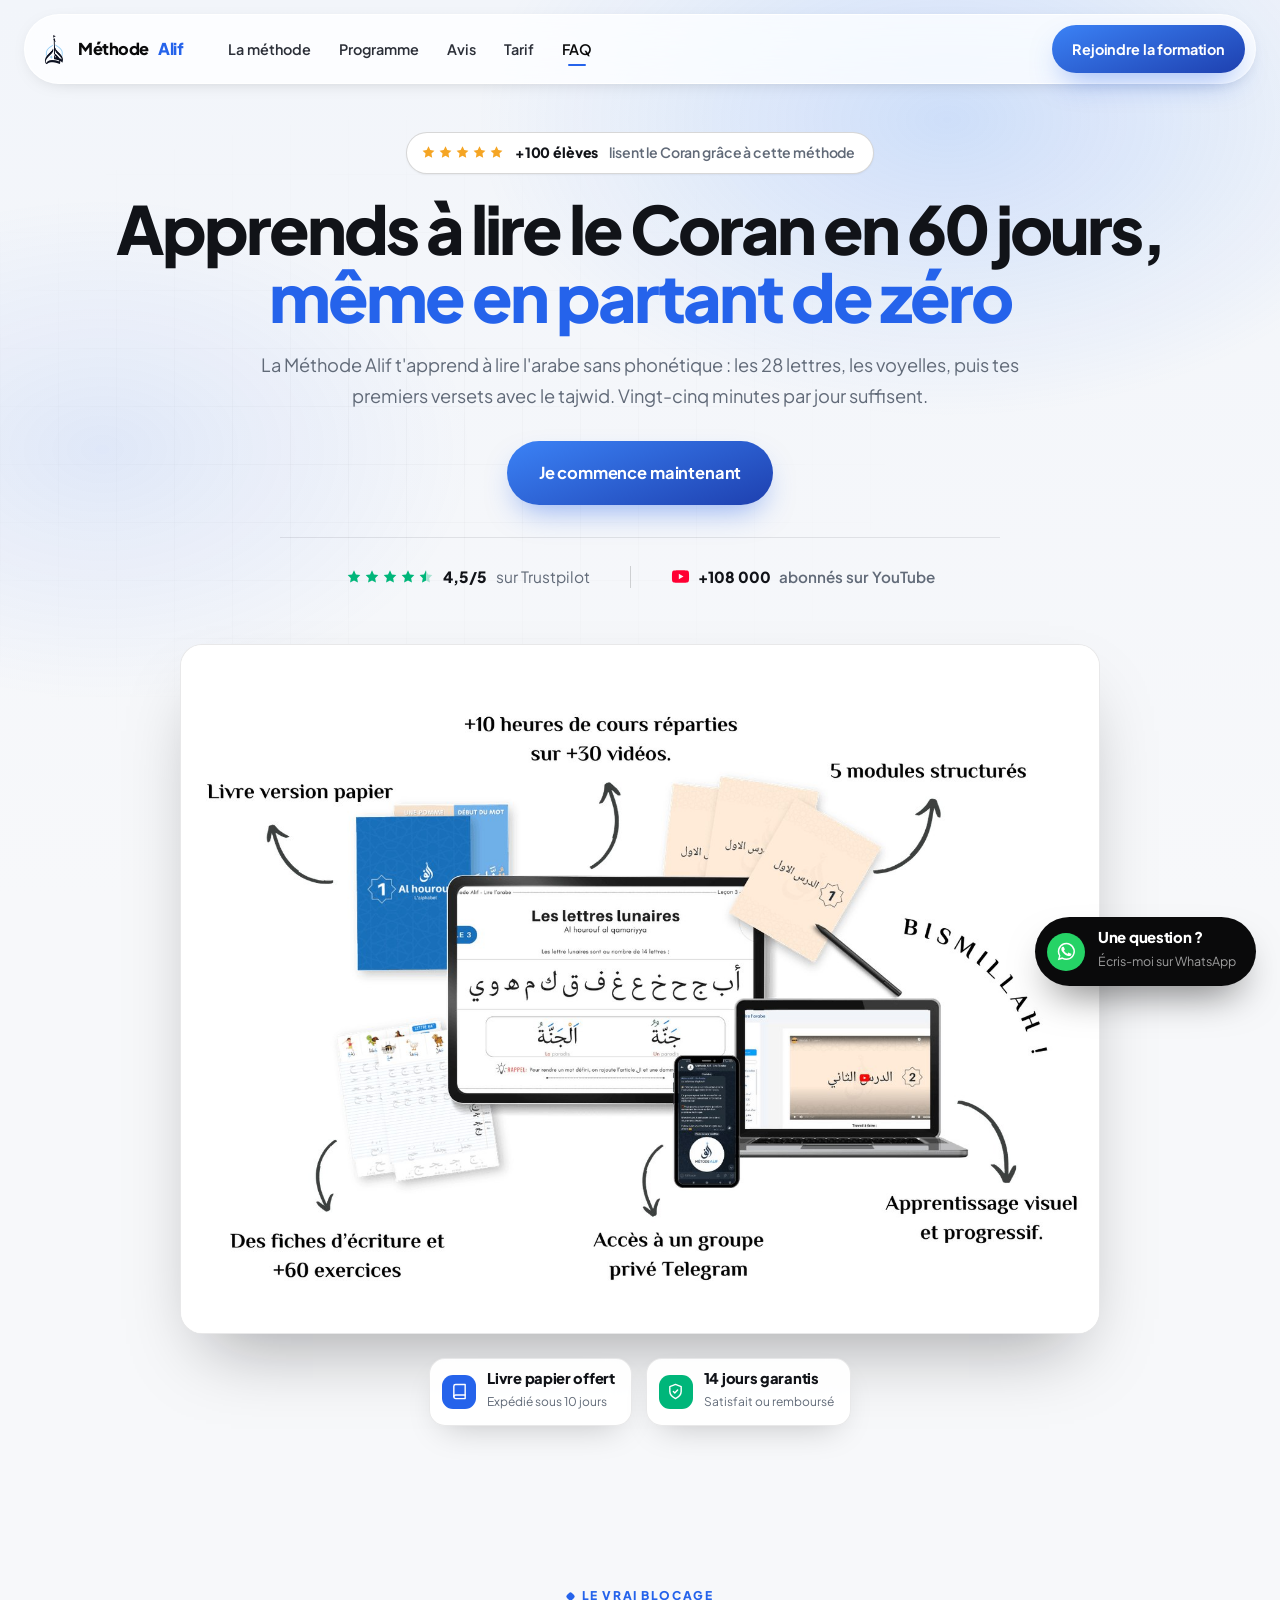
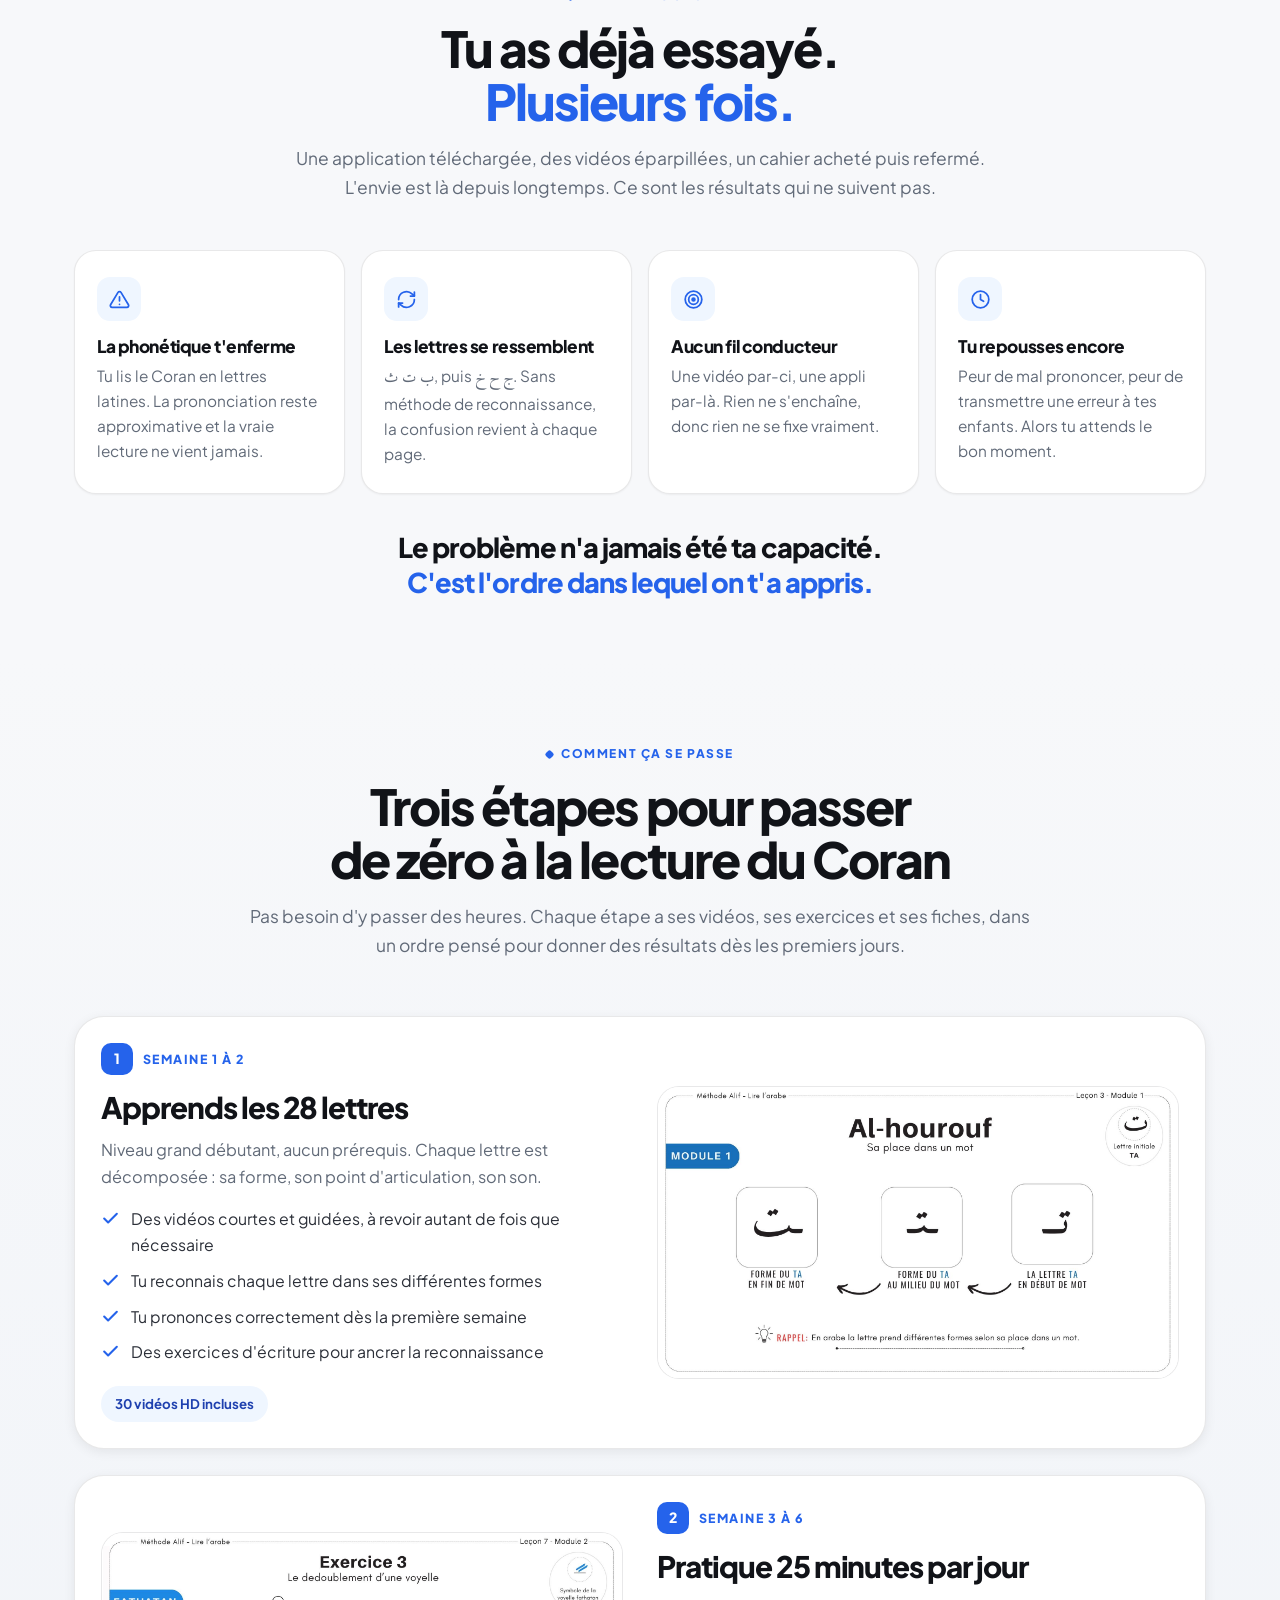
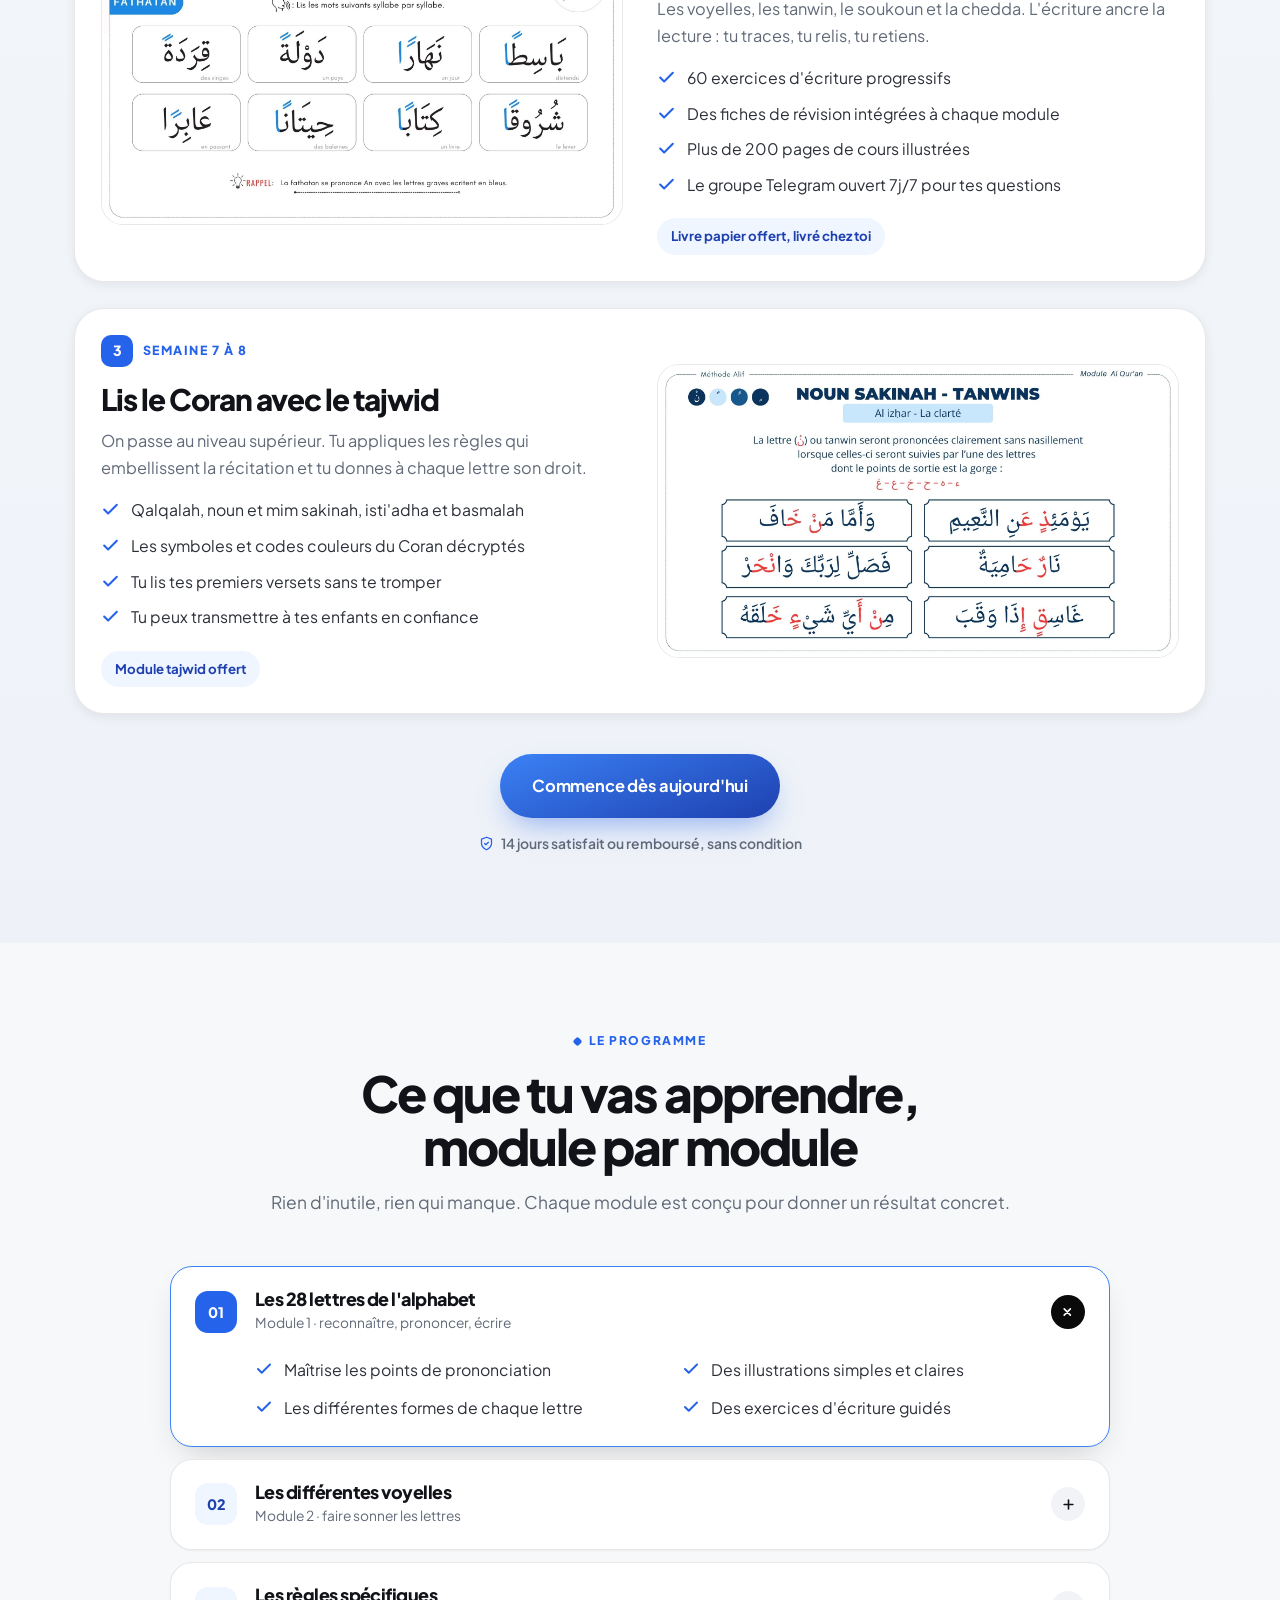
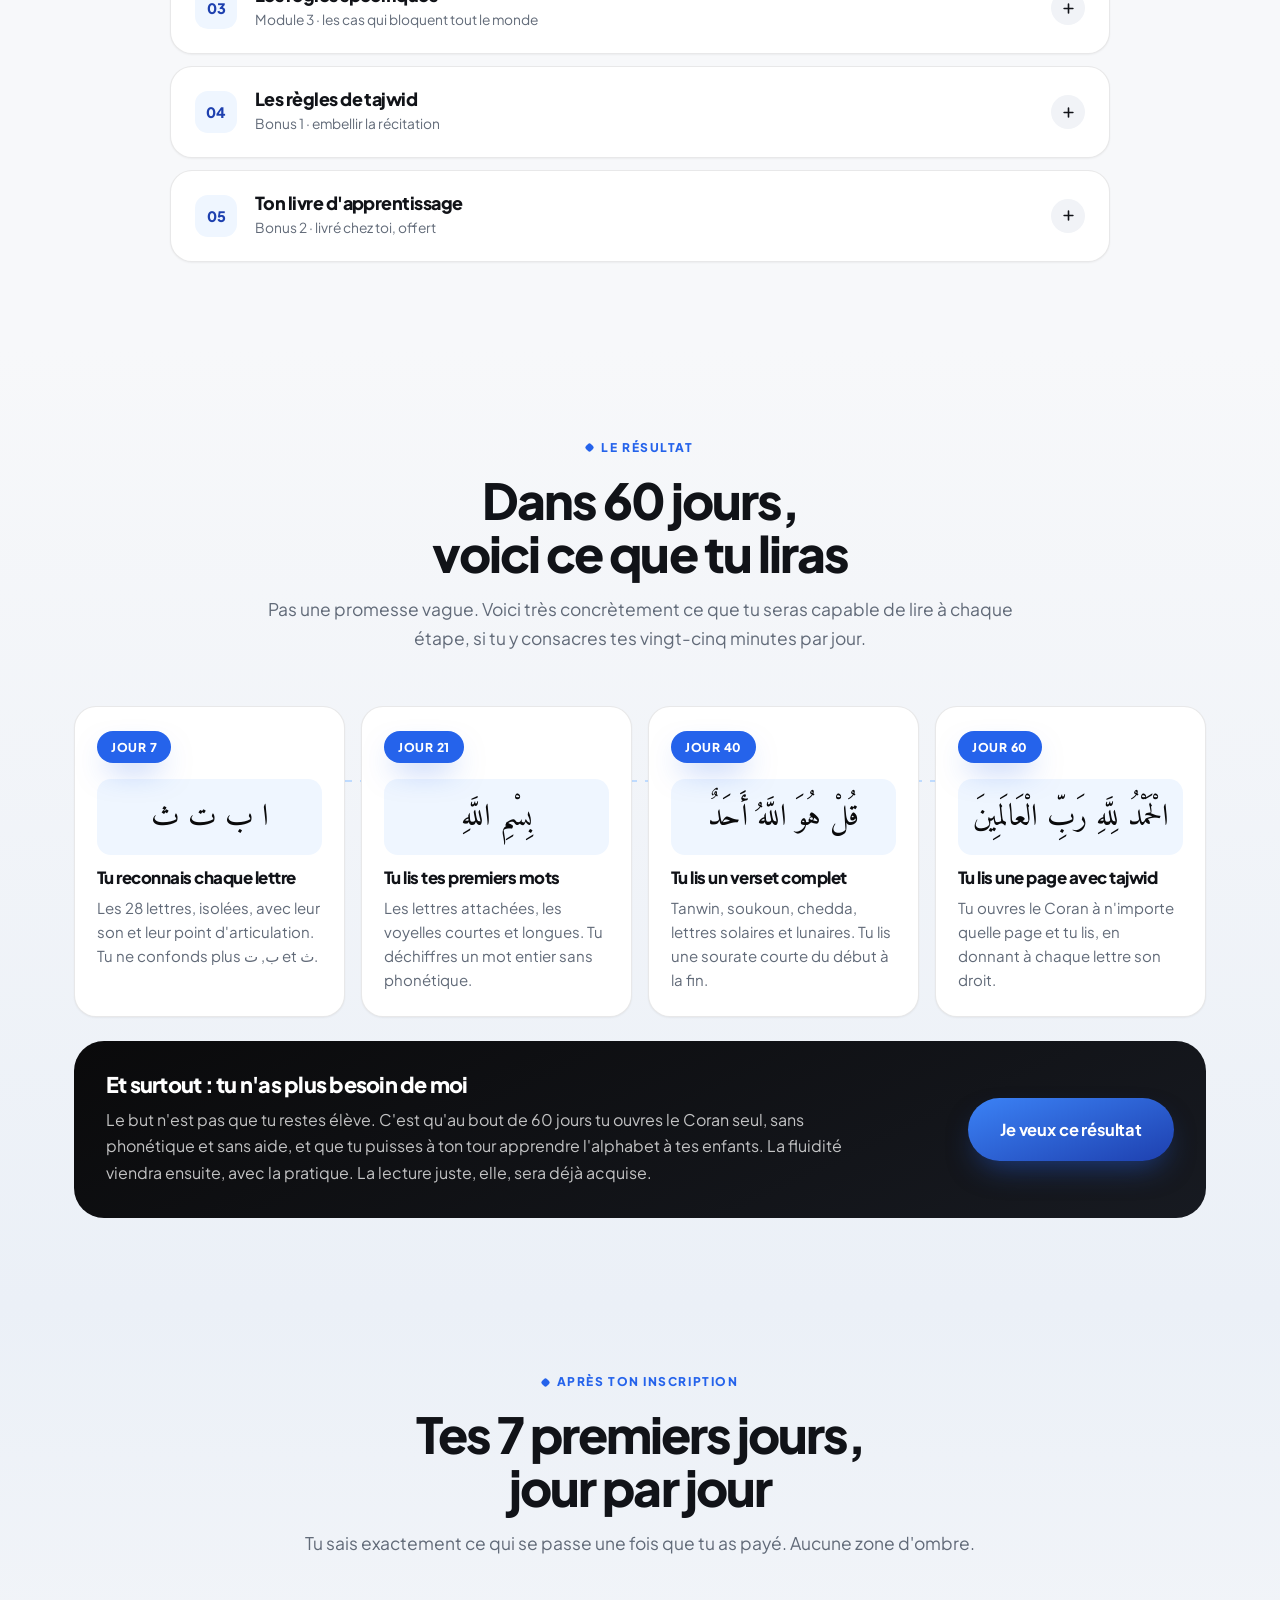
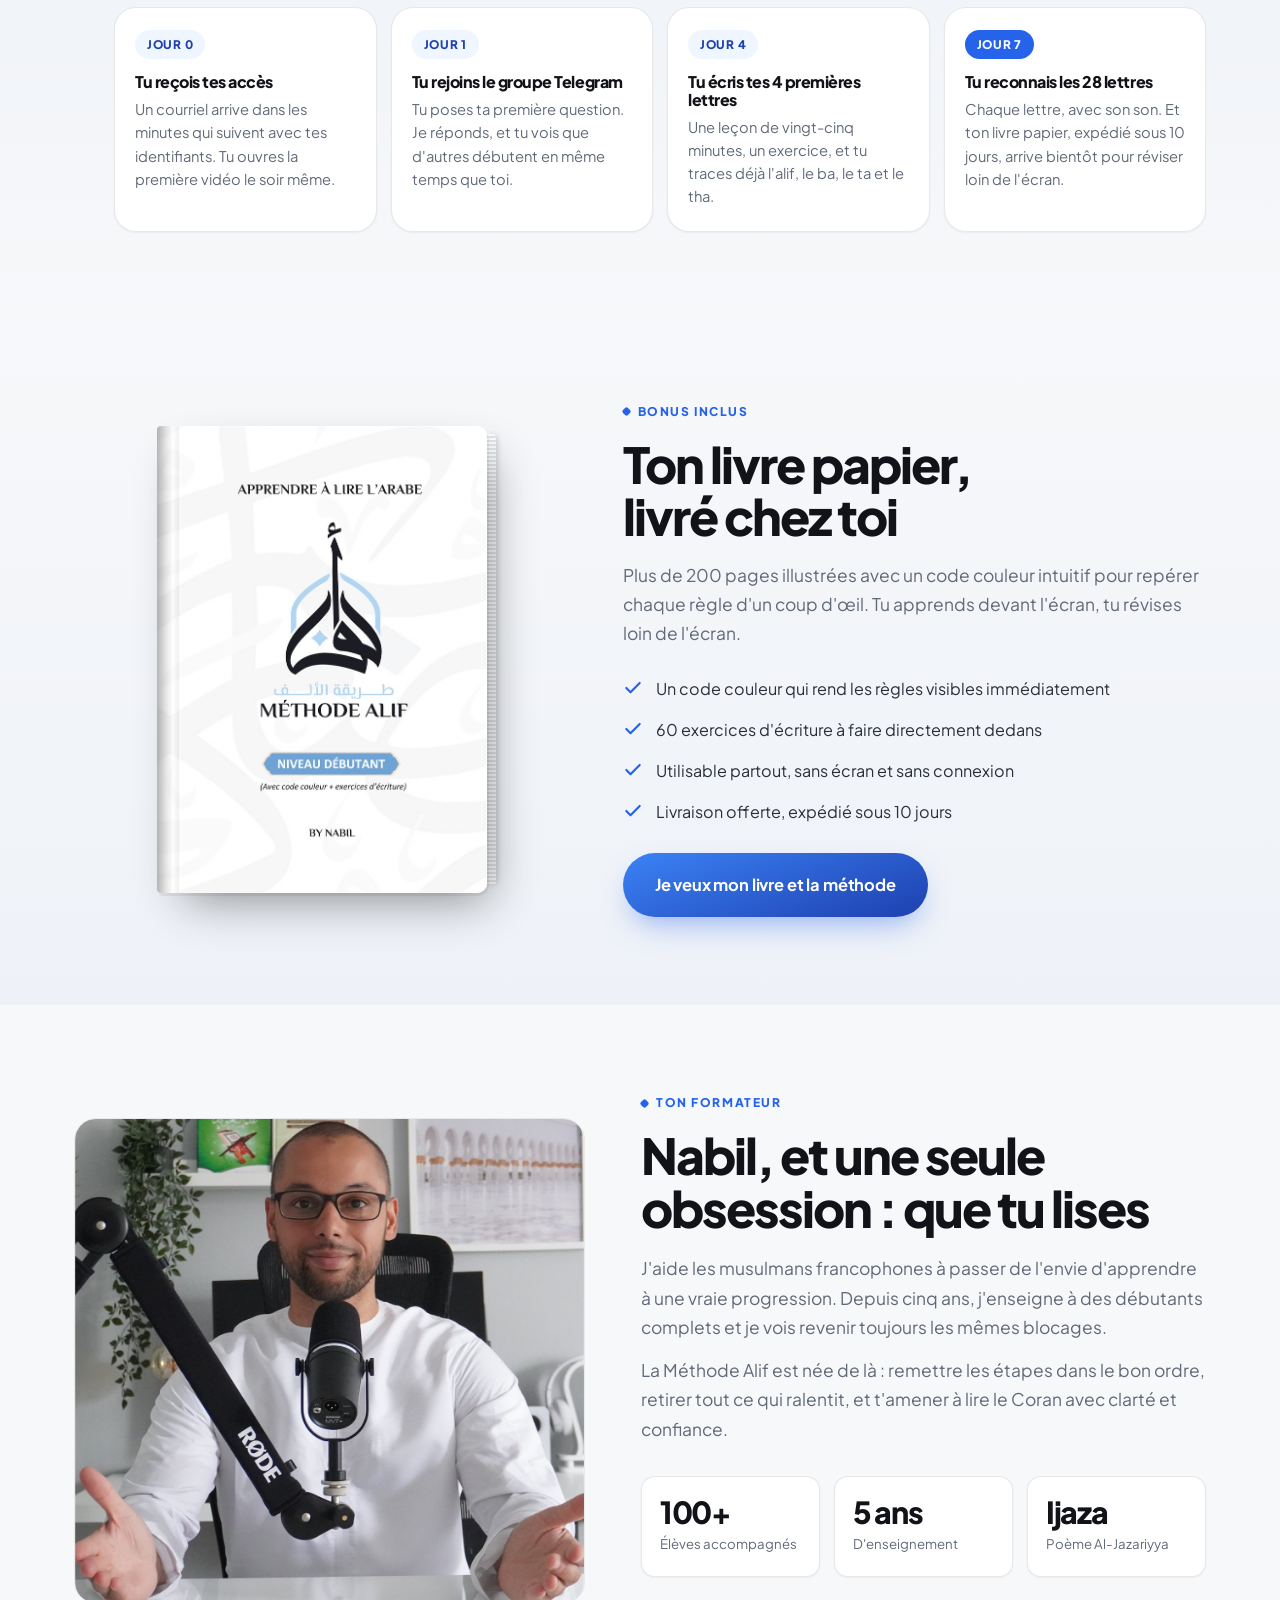
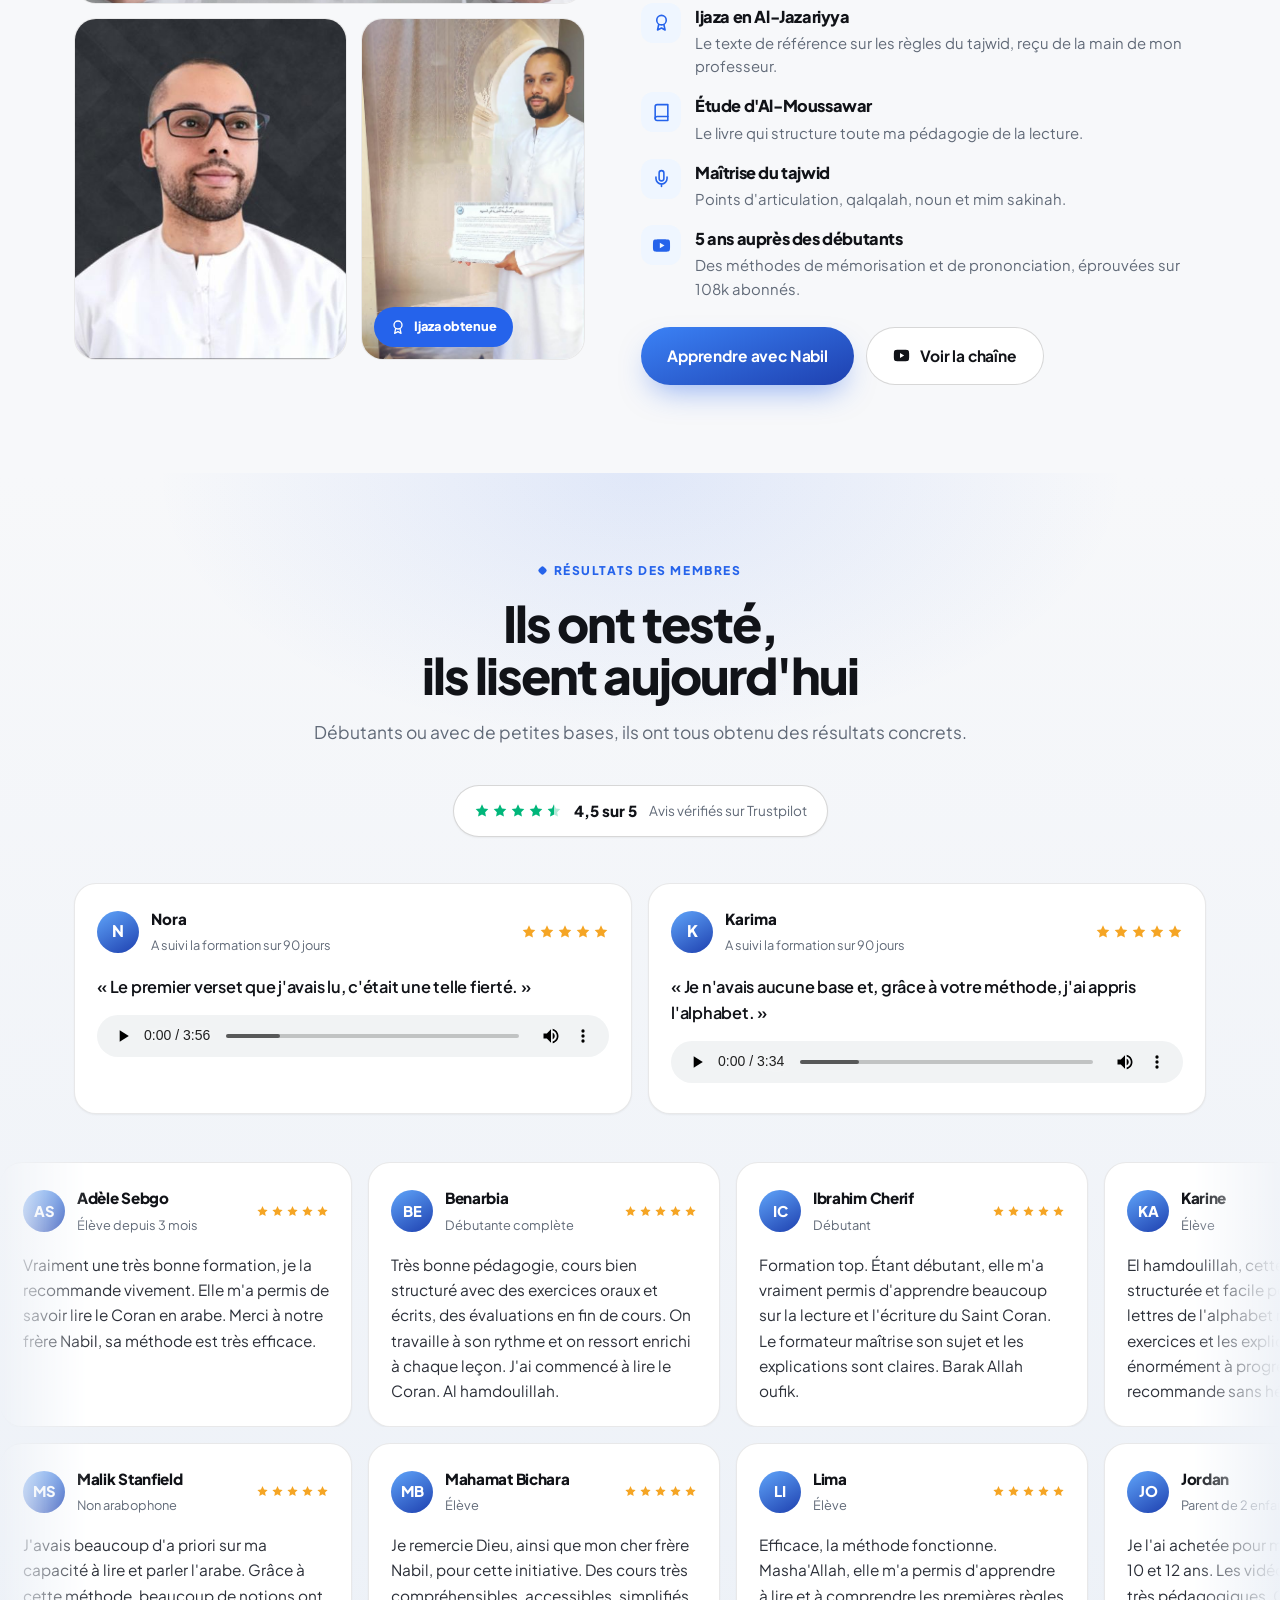
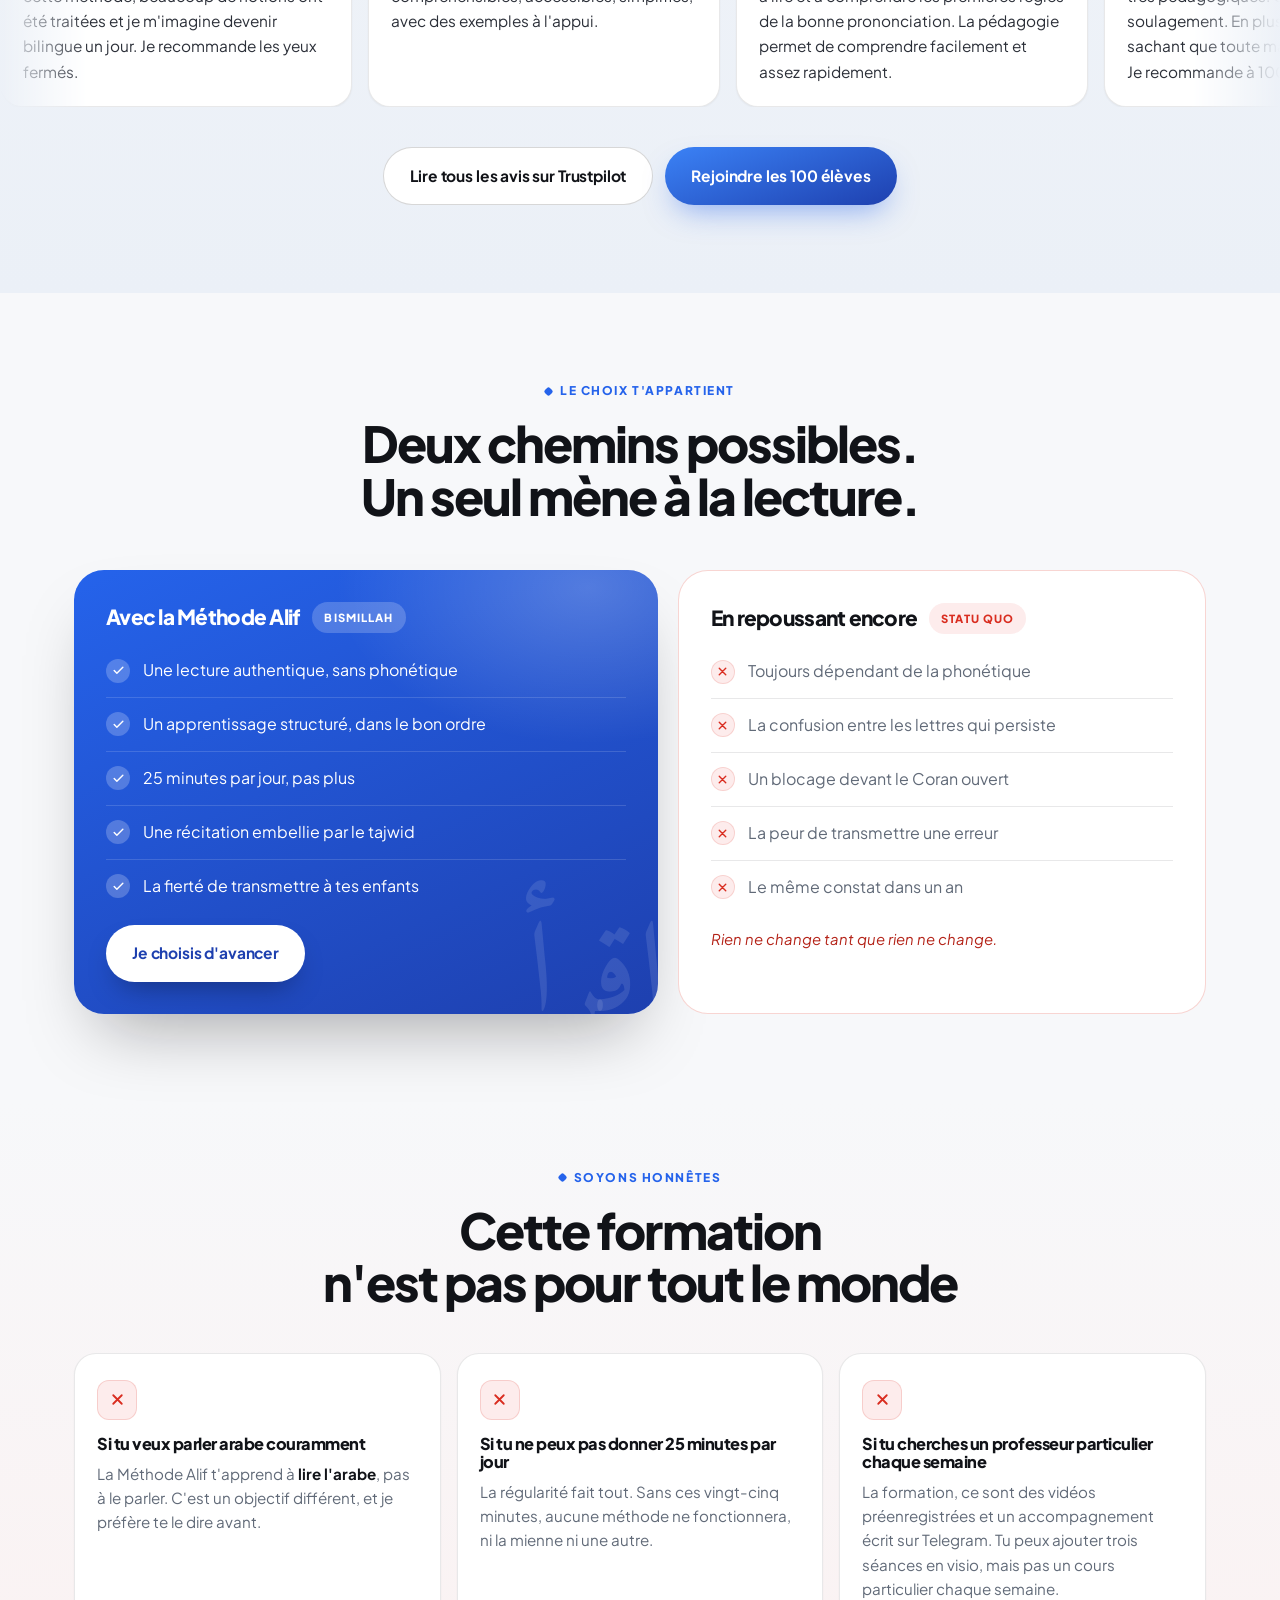
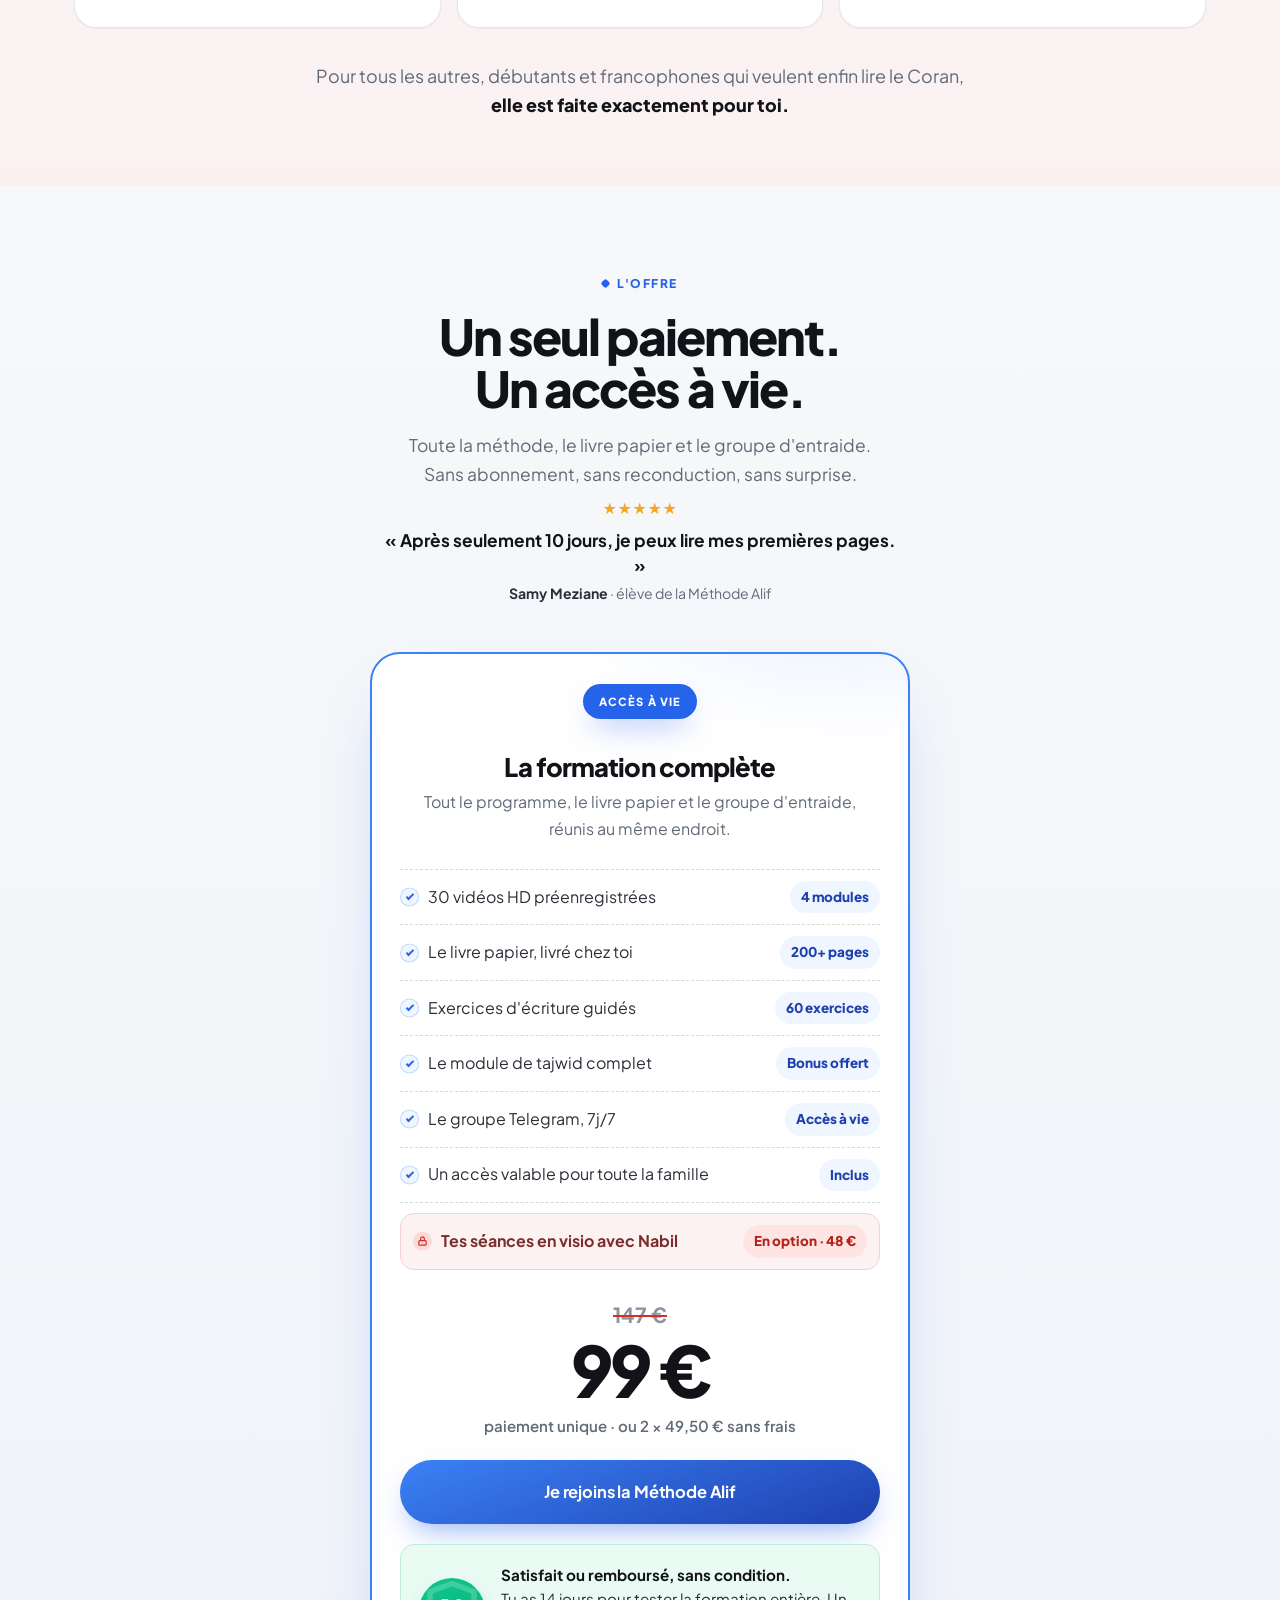
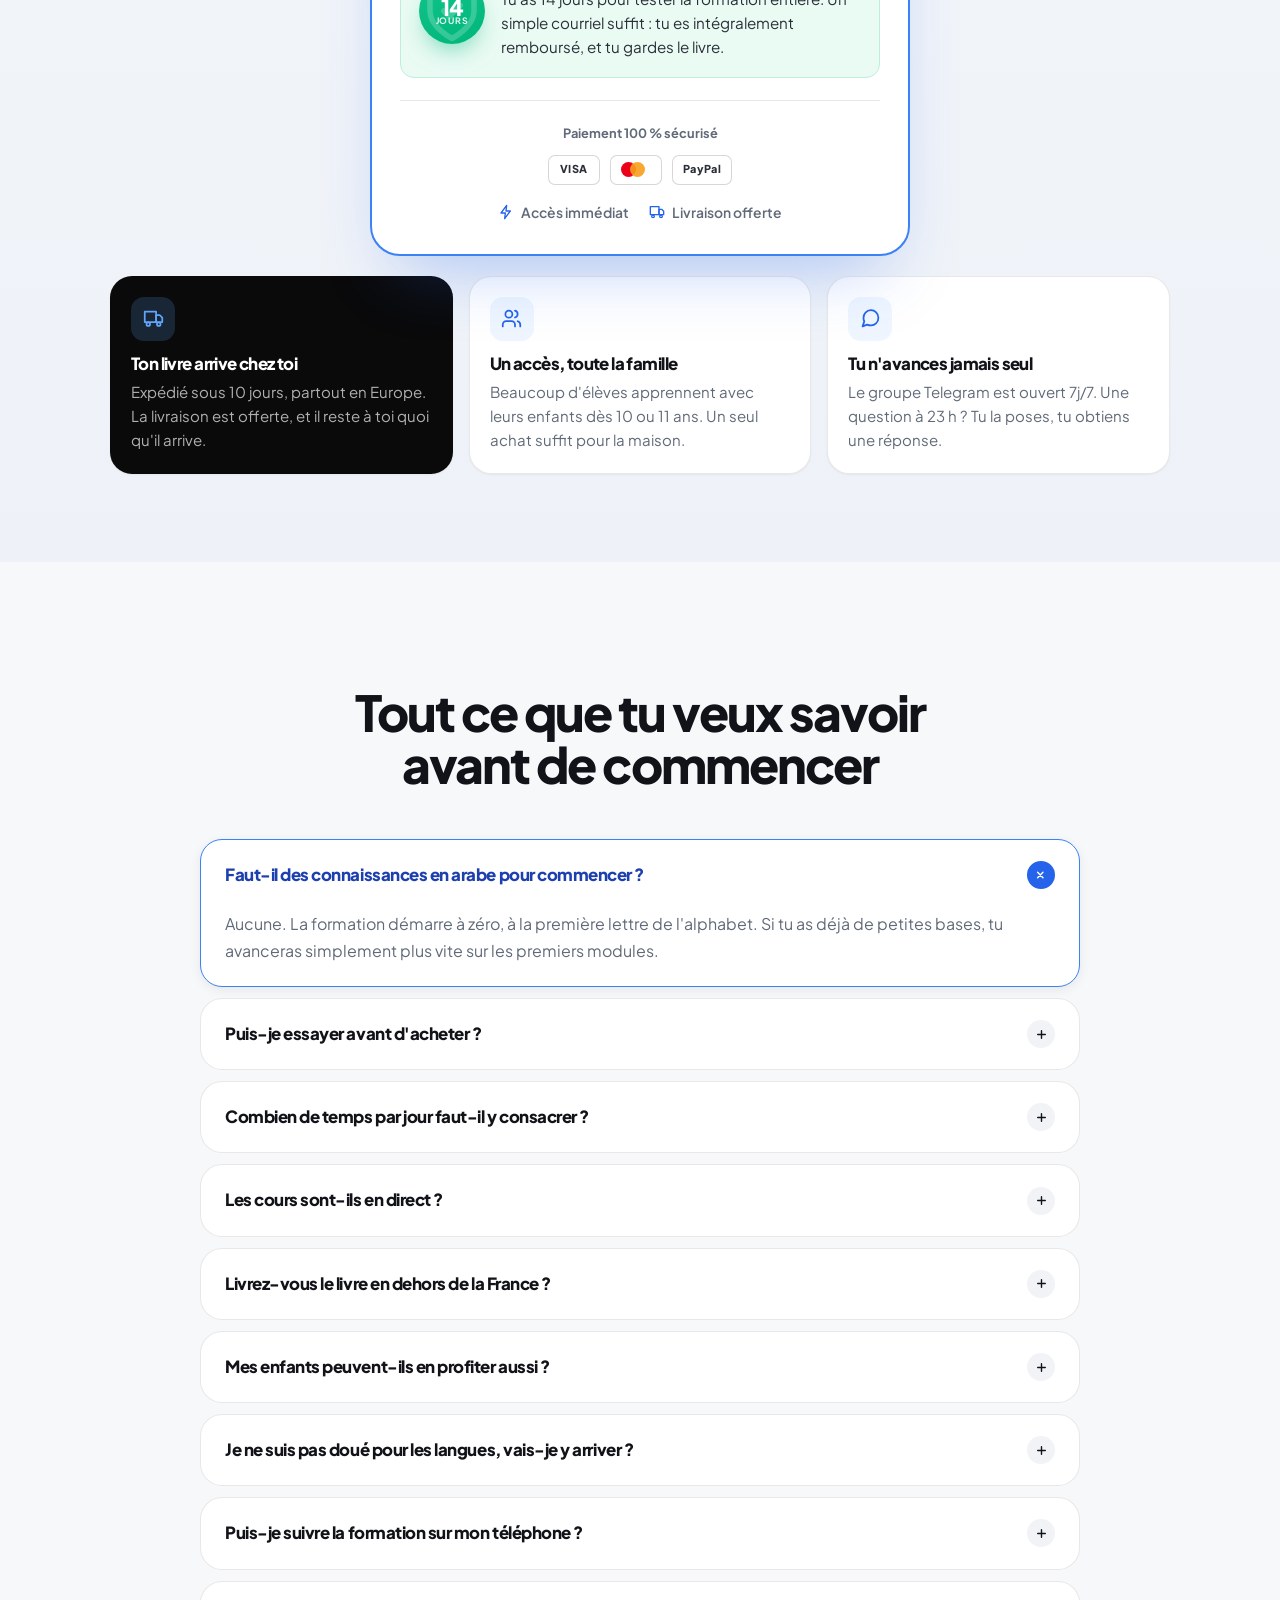
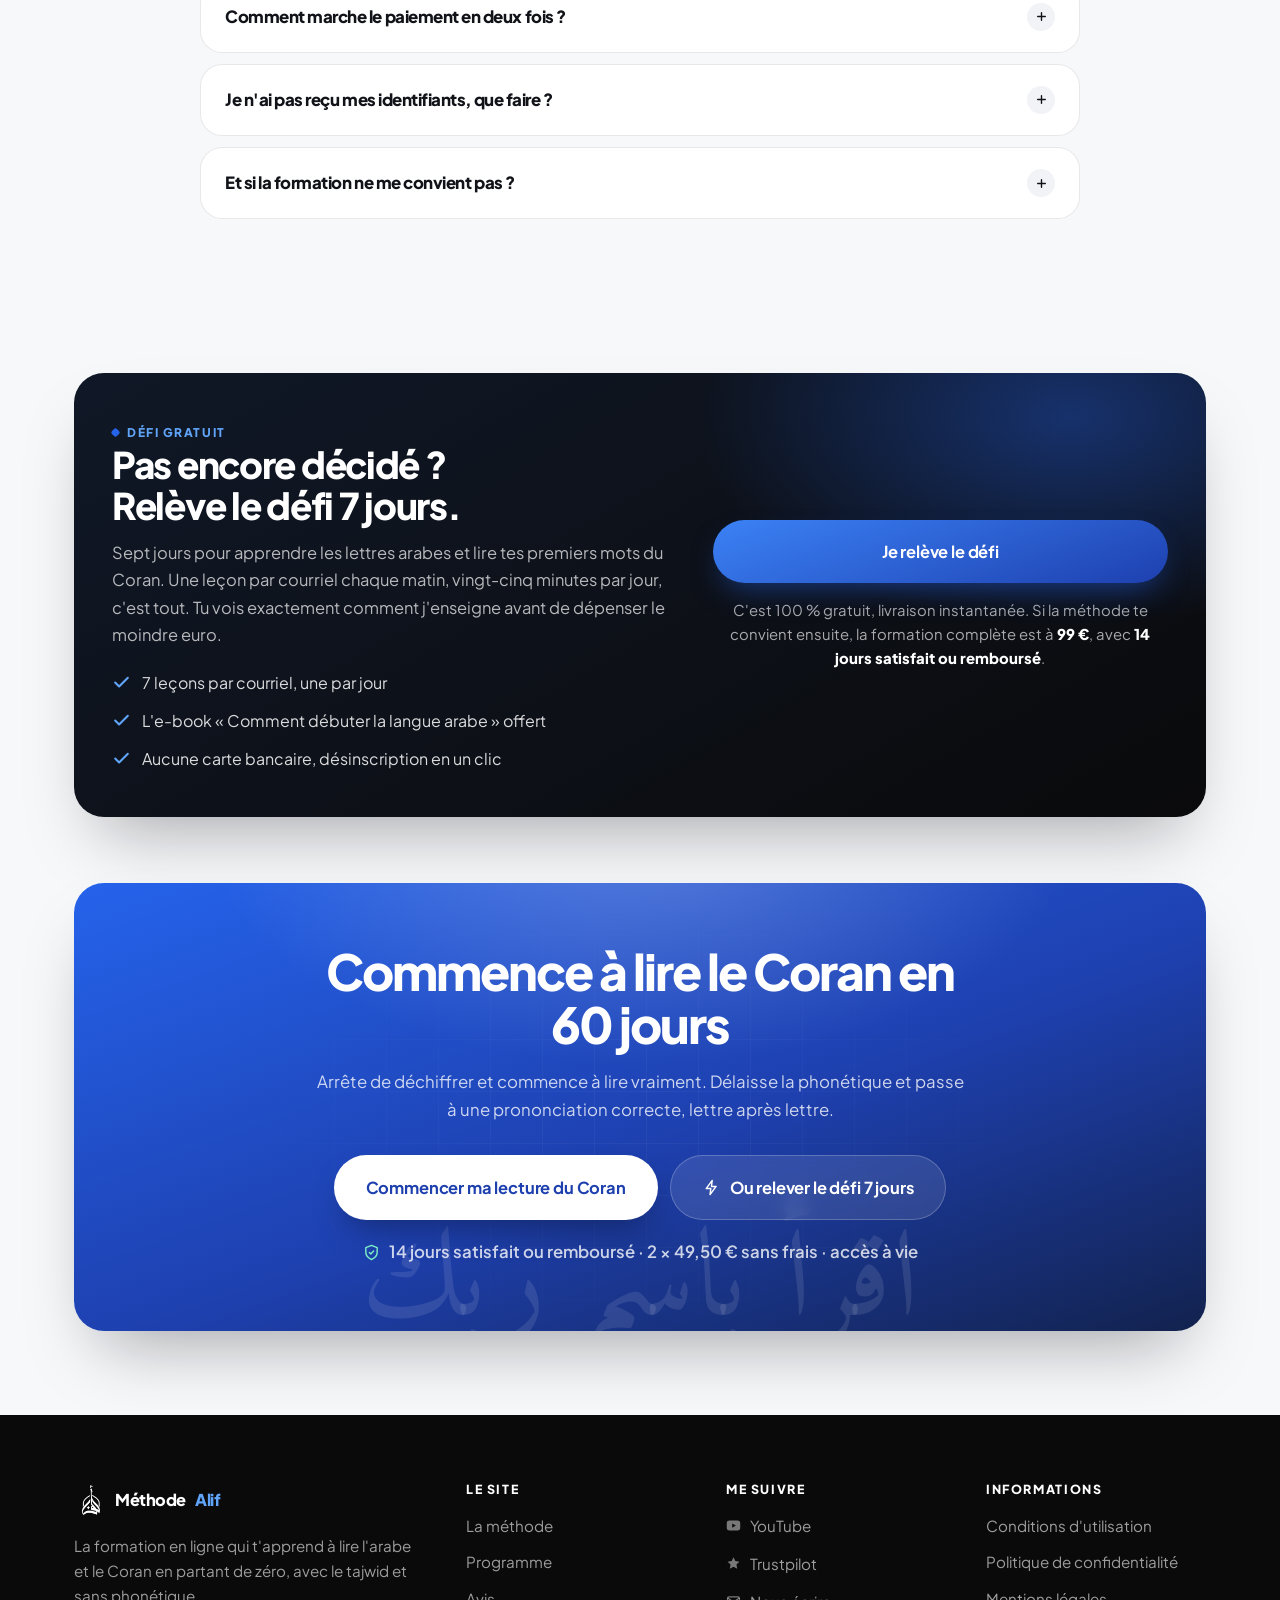
==== commit 86f11dab: "Update index.html" ====
--- a/index.html
+++ b/index.html
@@ -581,7 +581,7 @@
           </div>
         </div>
         <div class="shot shot--ijaza">
-          <img src="ijaza.jpg" alt="Nabil recevant son ijaza dans le poème Al-Jazariyya">
+          <img src="ijaza-sans-texte.jpg" alt="Nabil recevant son ijaza dans le poème Al-Jazariyya">
           <div class="shot__hint">
             <svg><use href="#i-img"/></svg>
             <b>Ta photo avec l'ijaza</b>
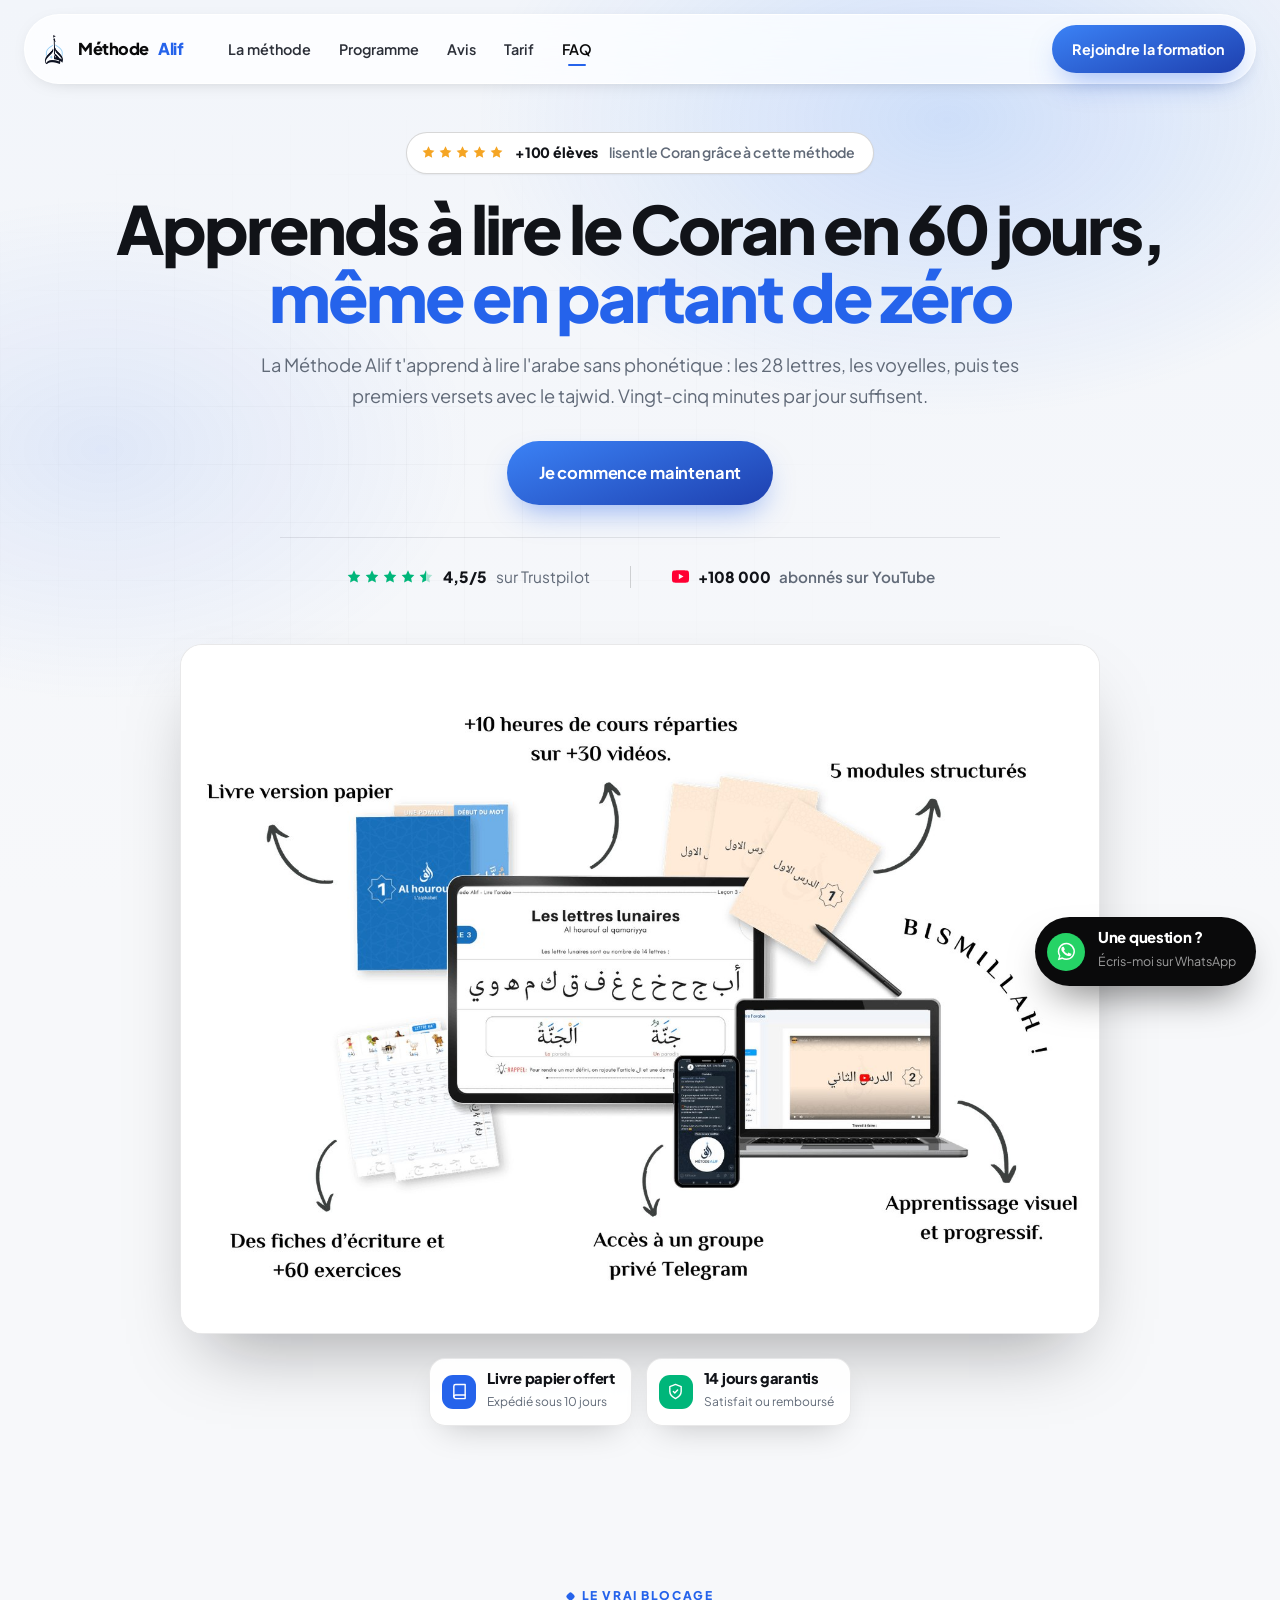
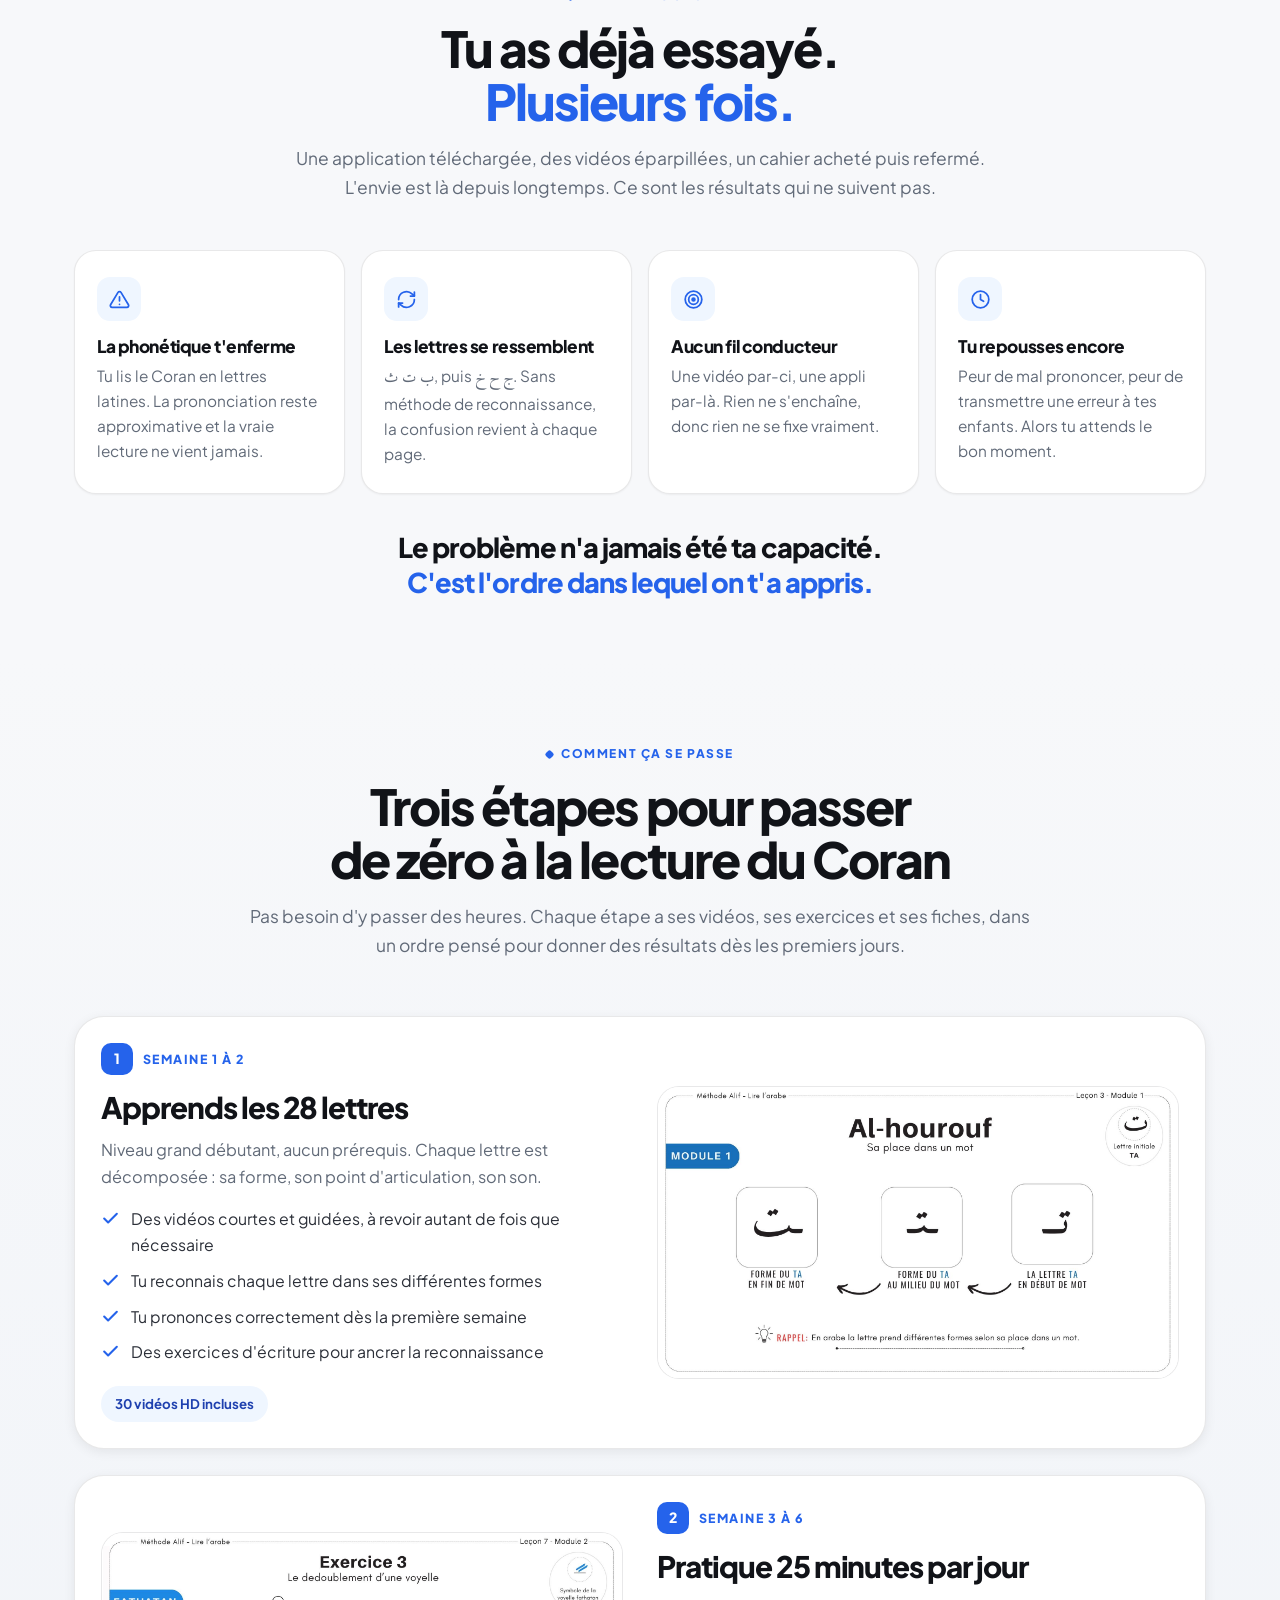
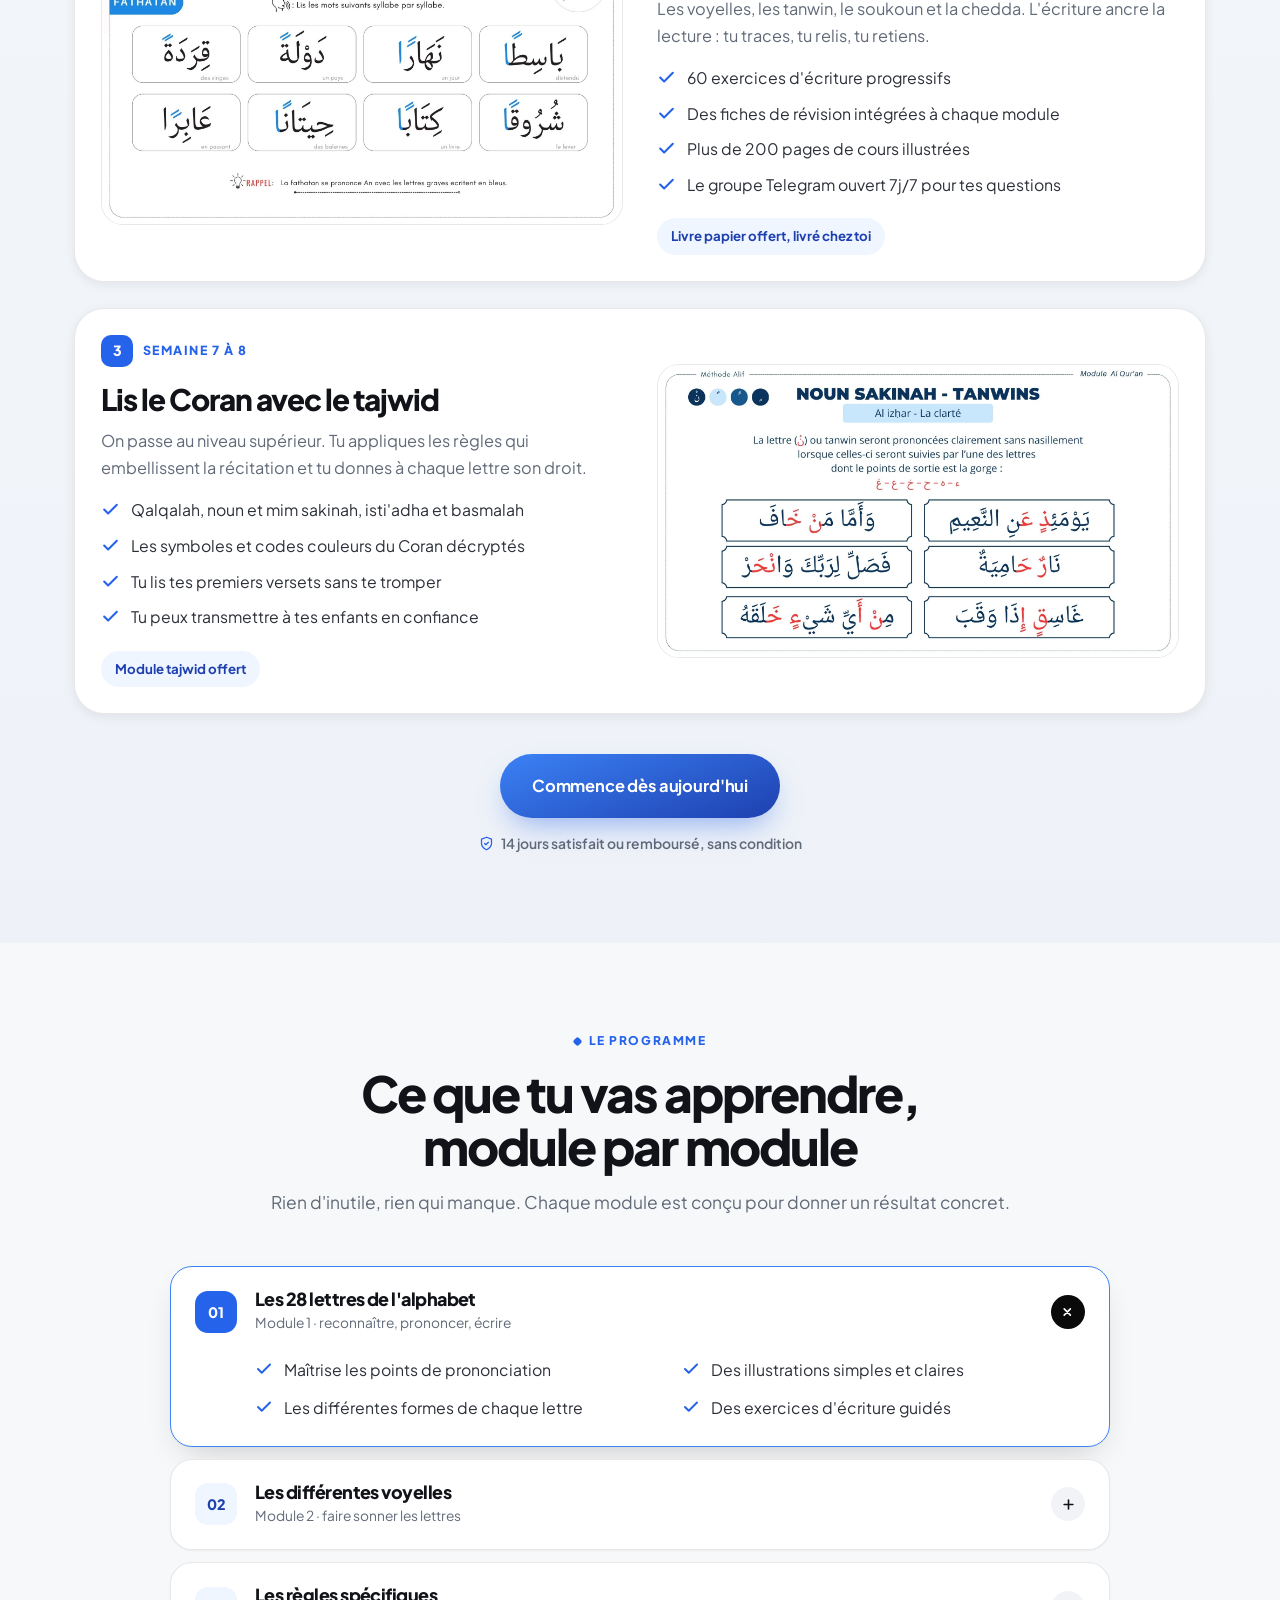
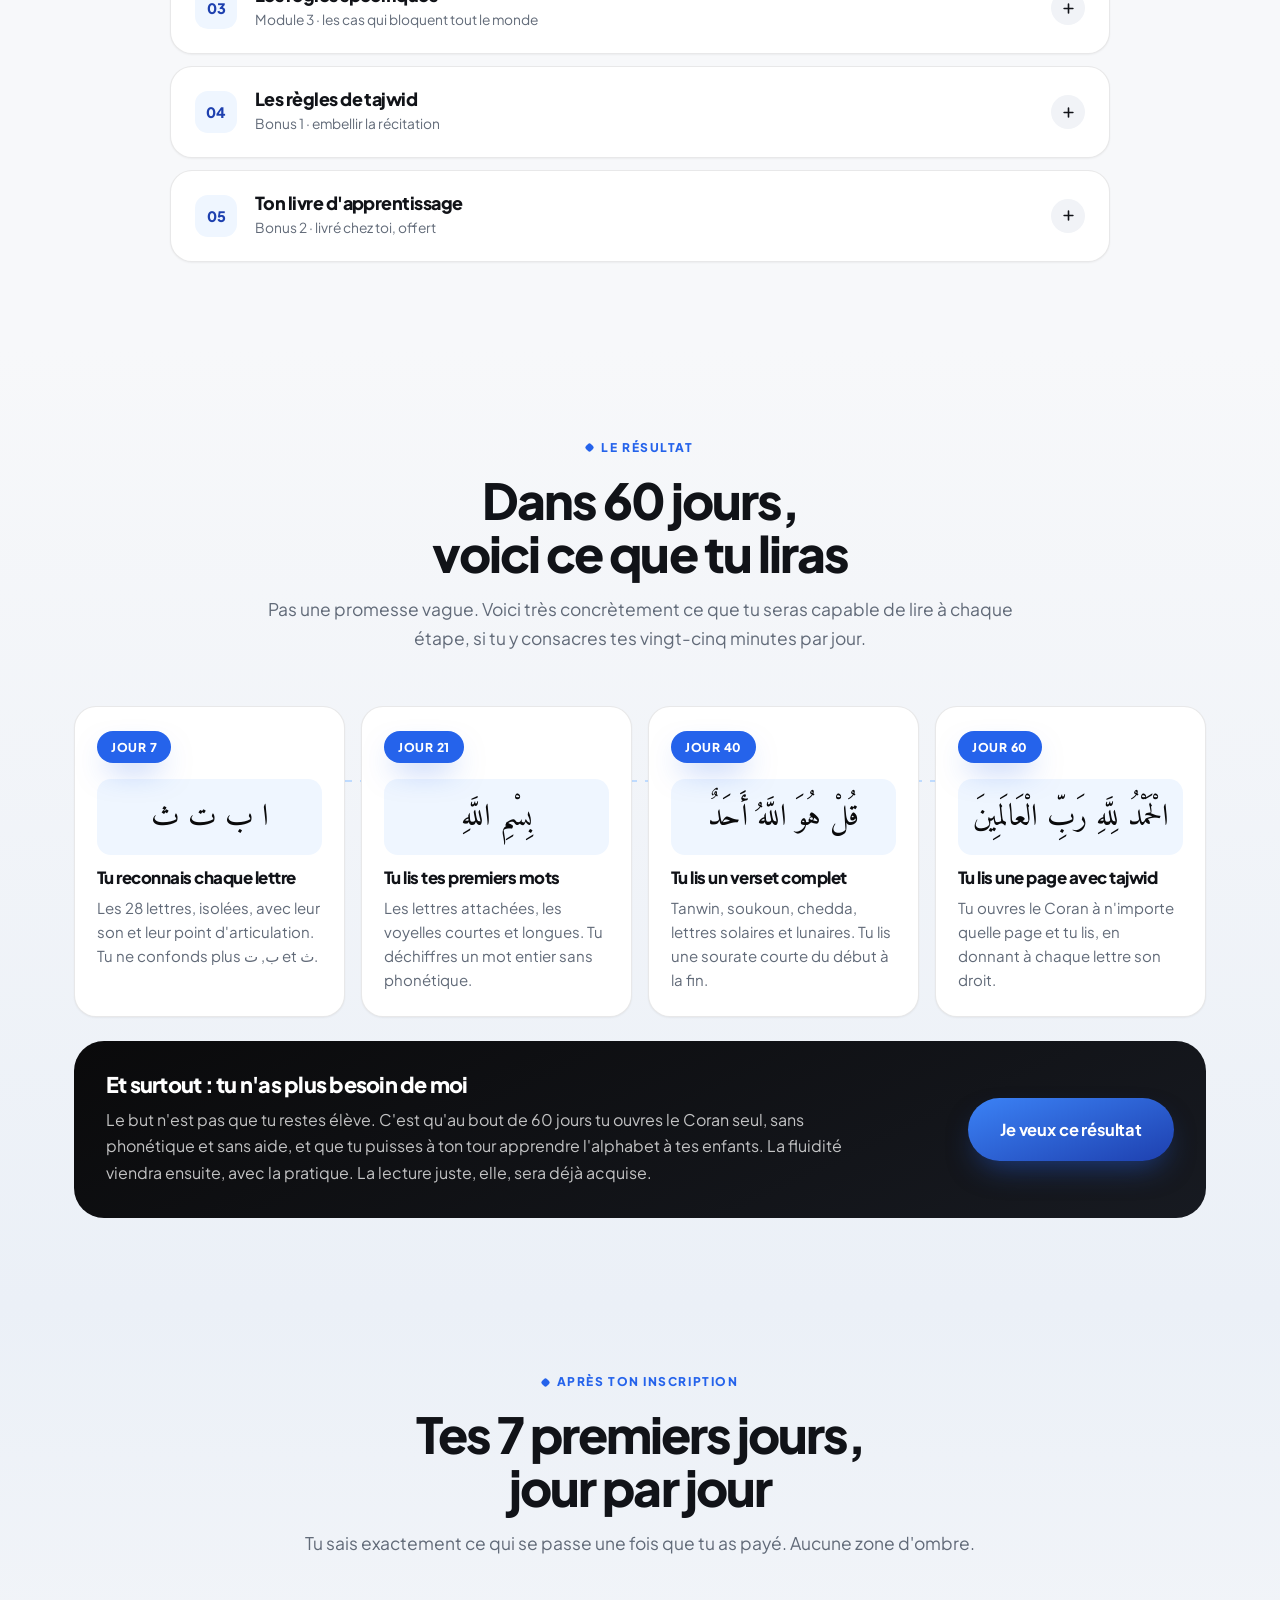
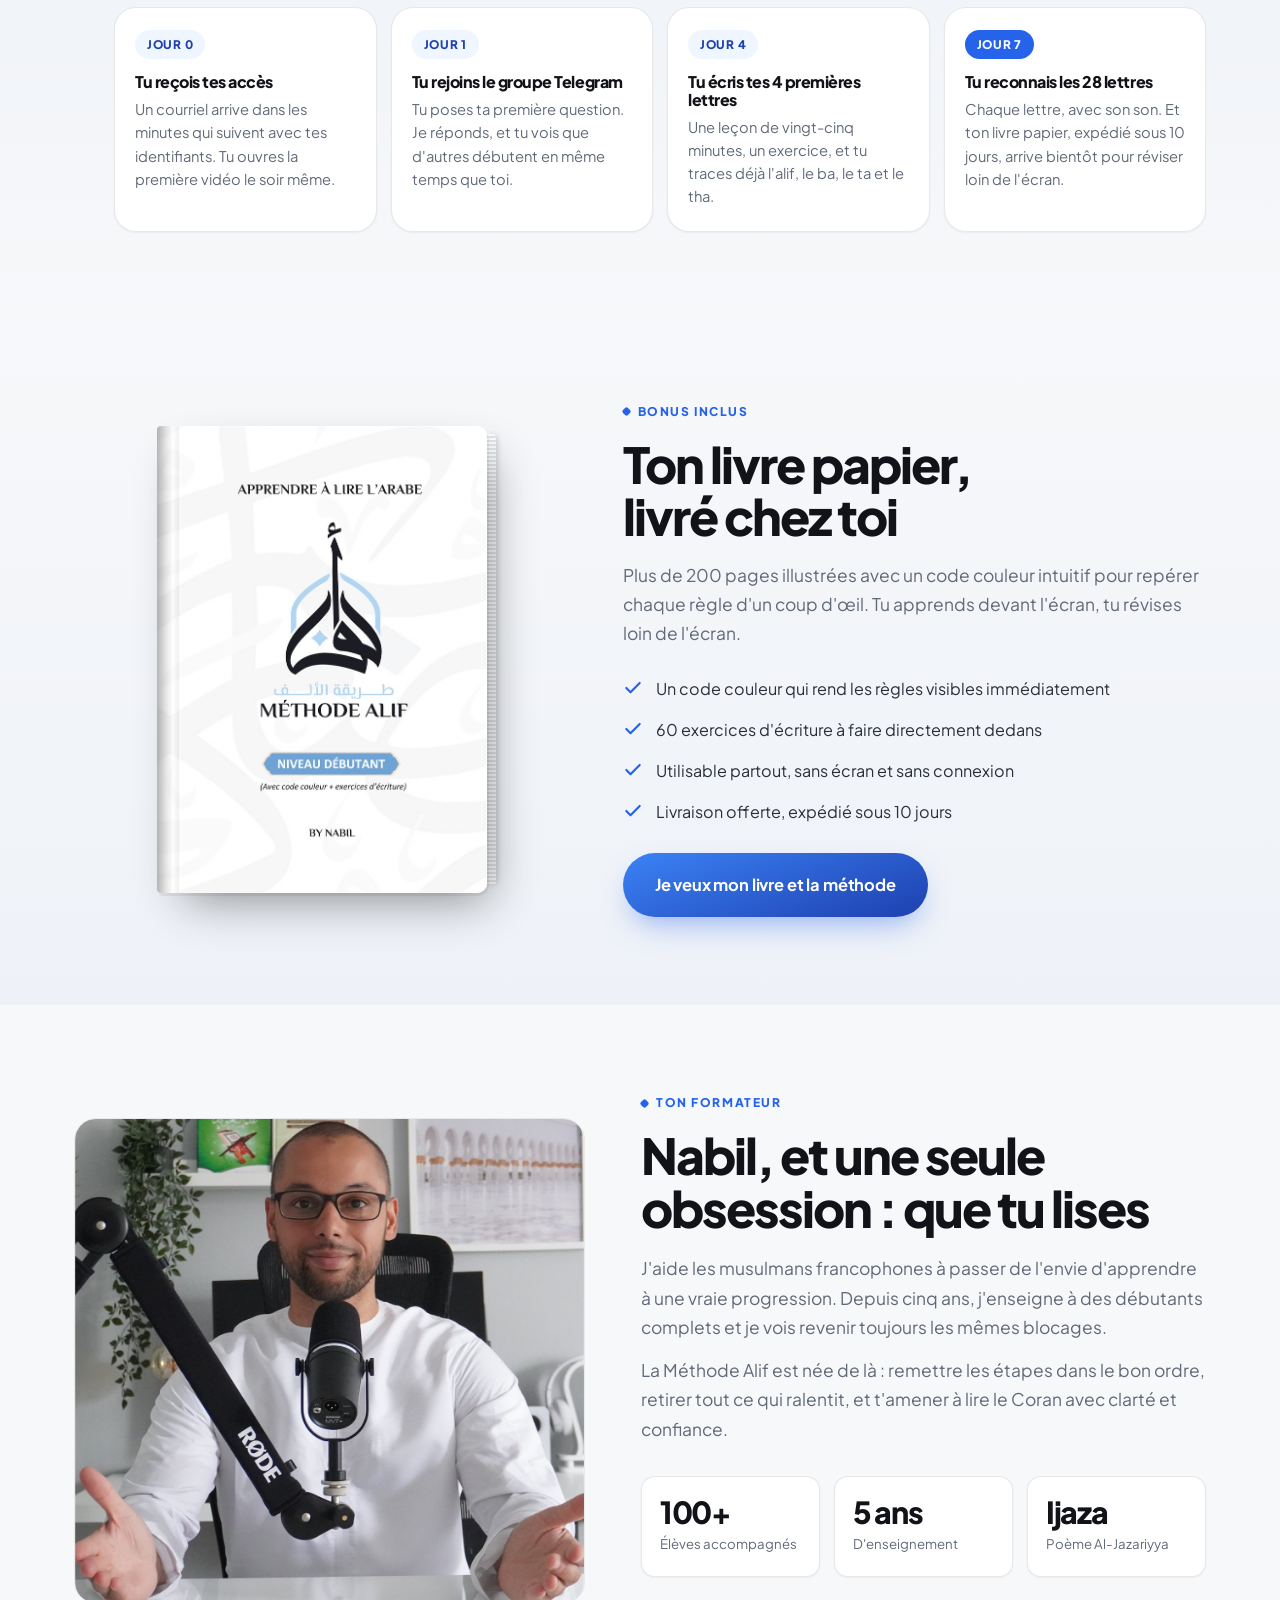
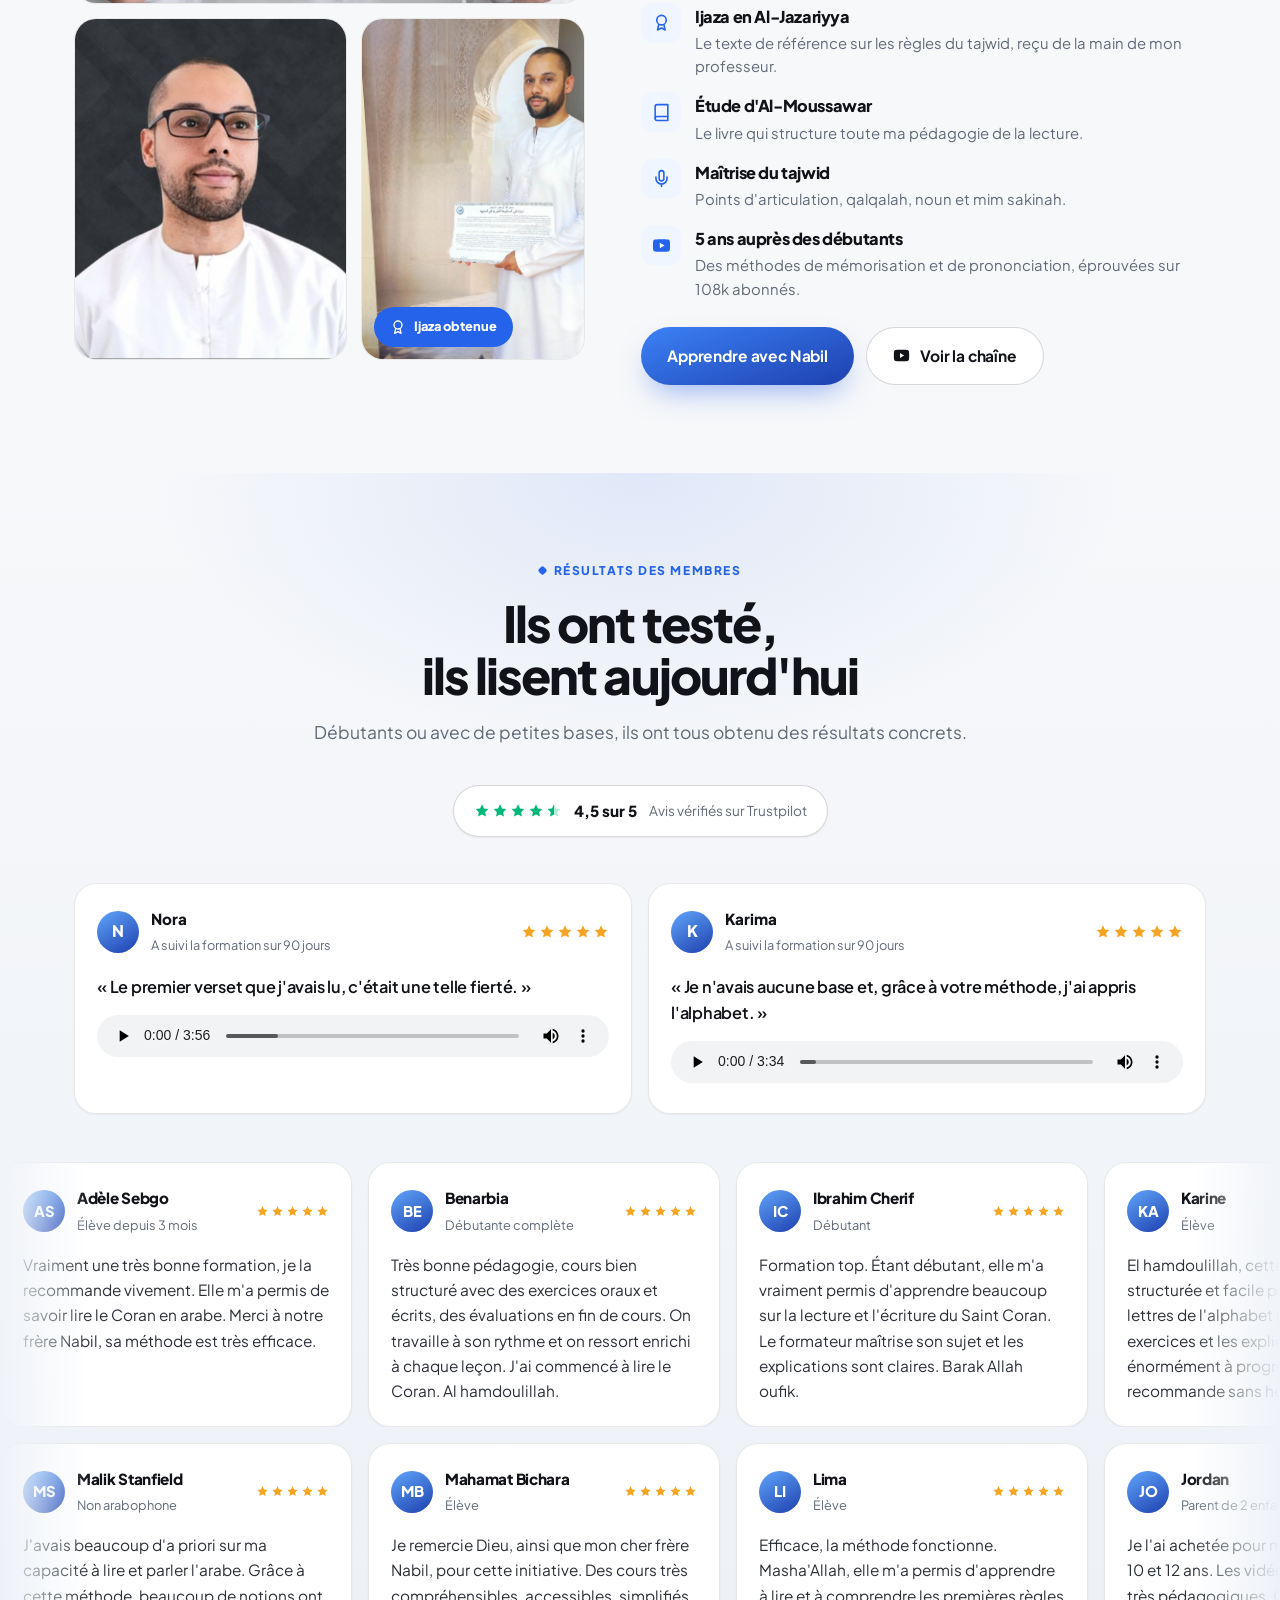
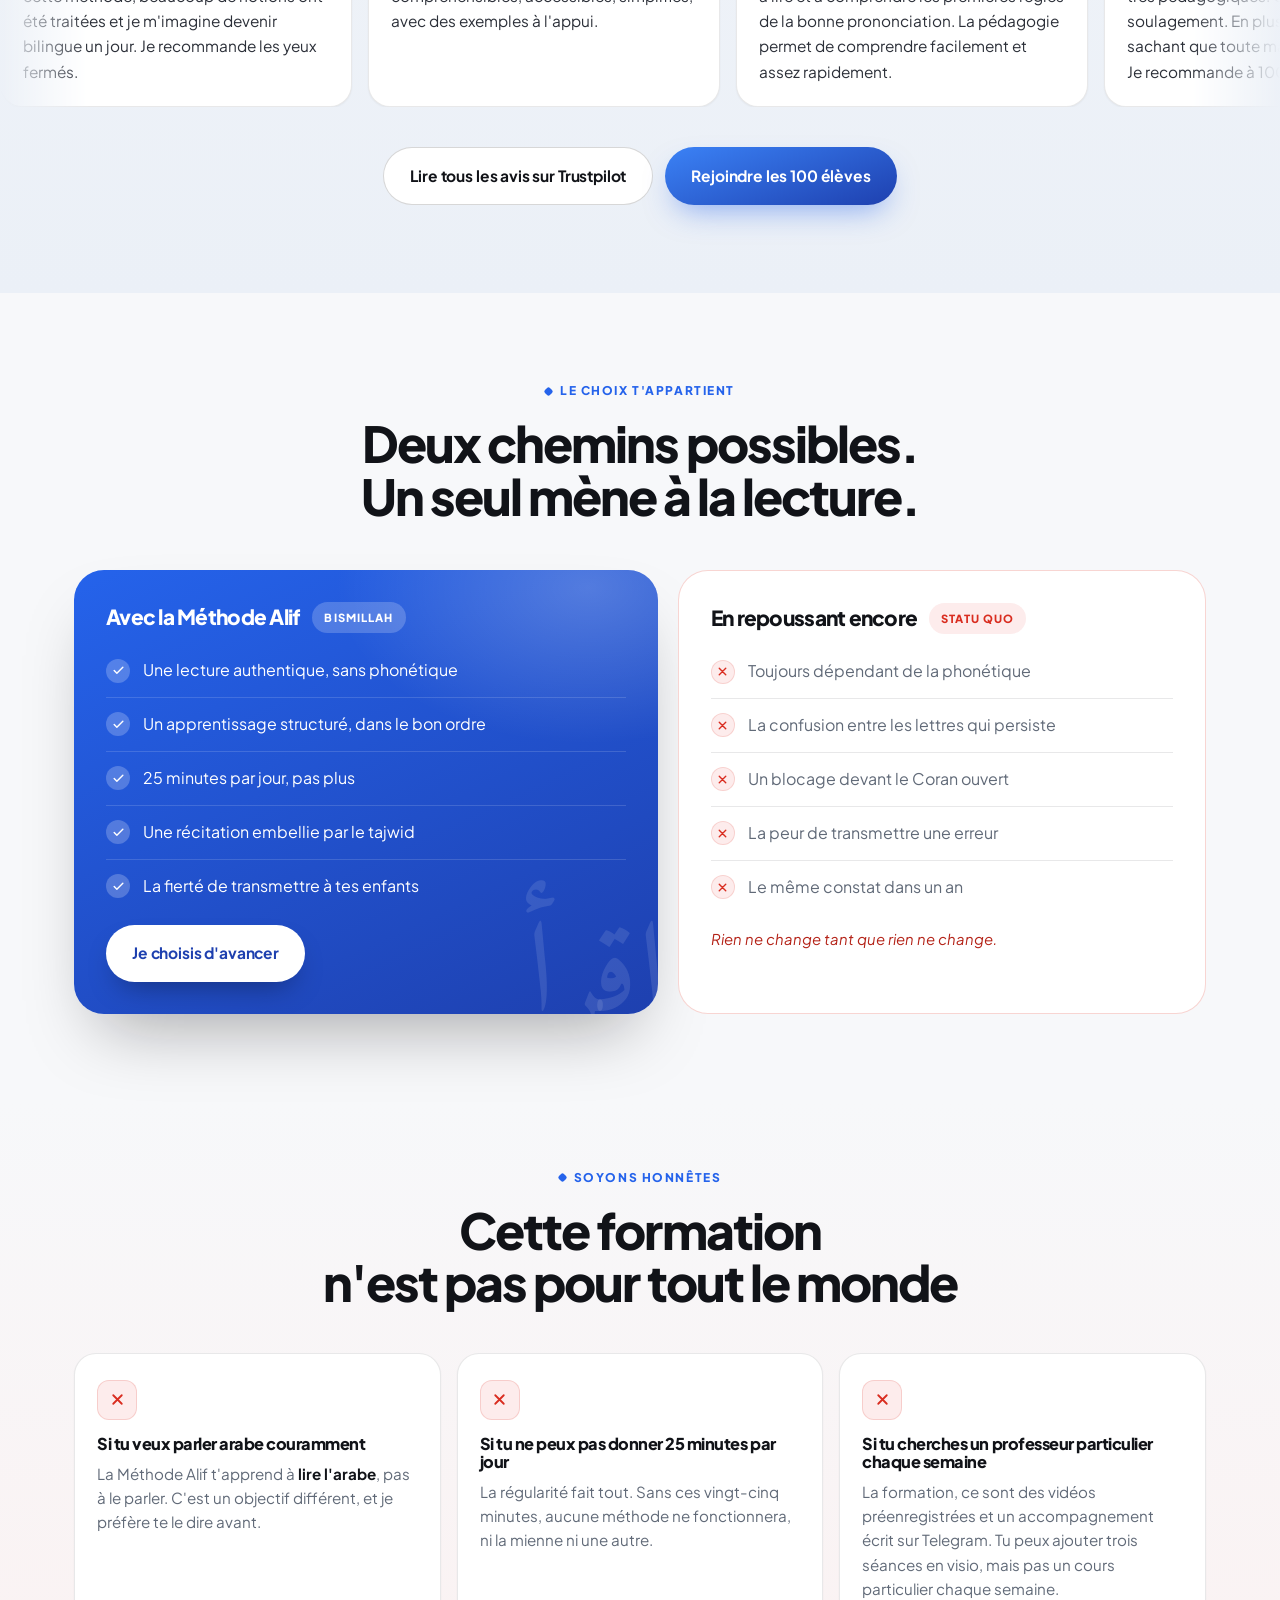
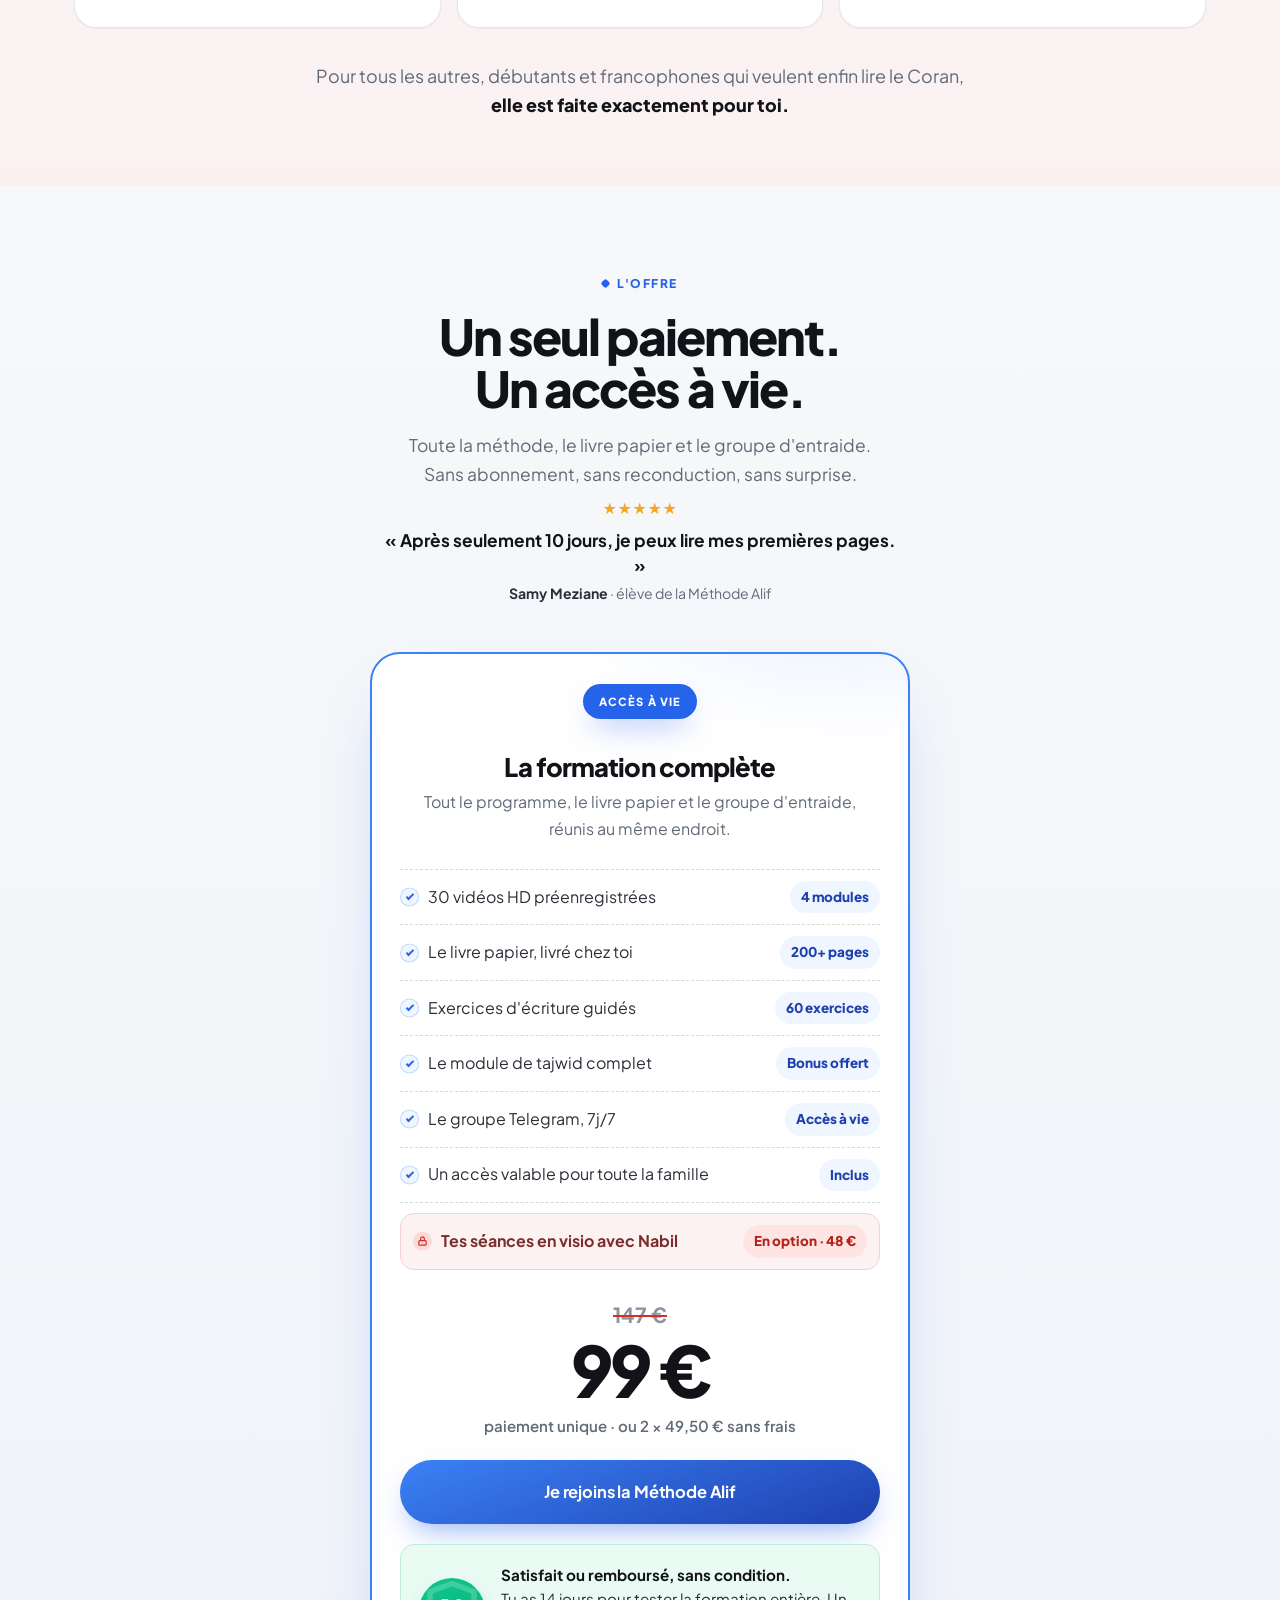
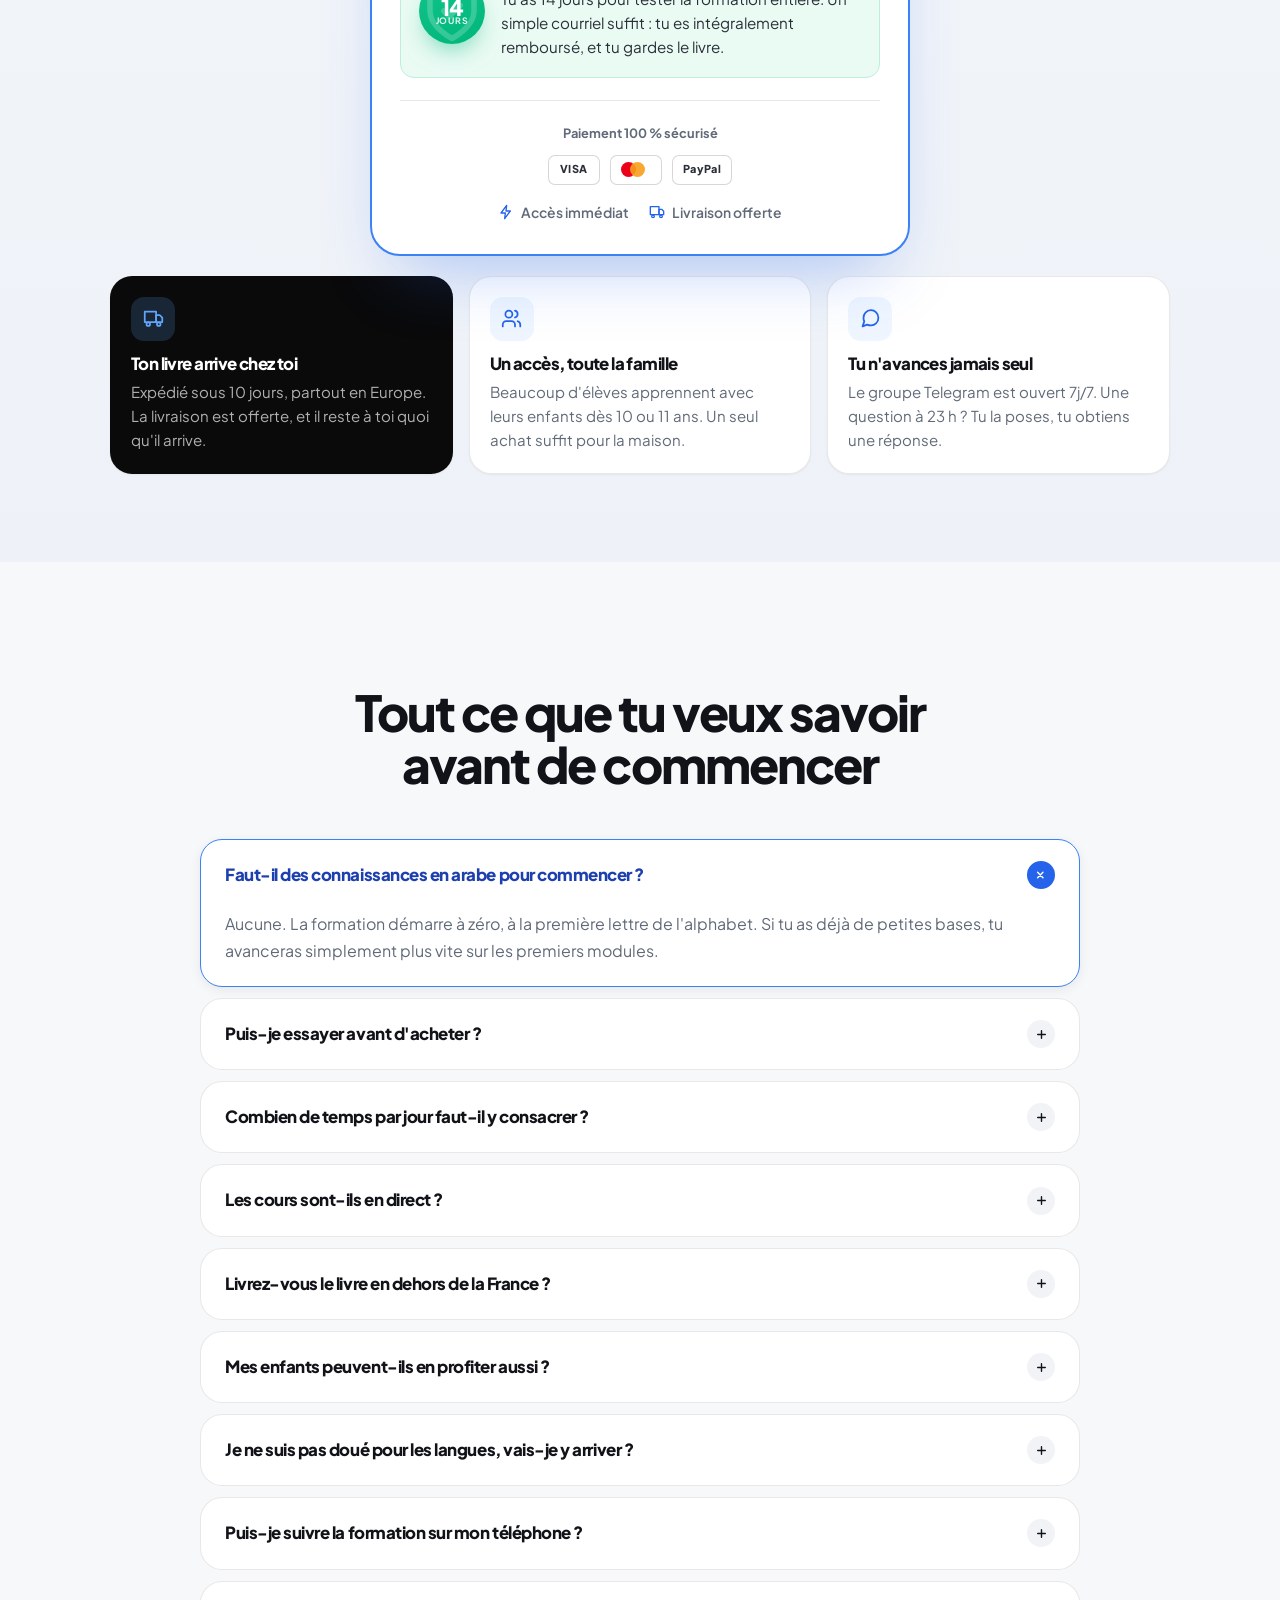
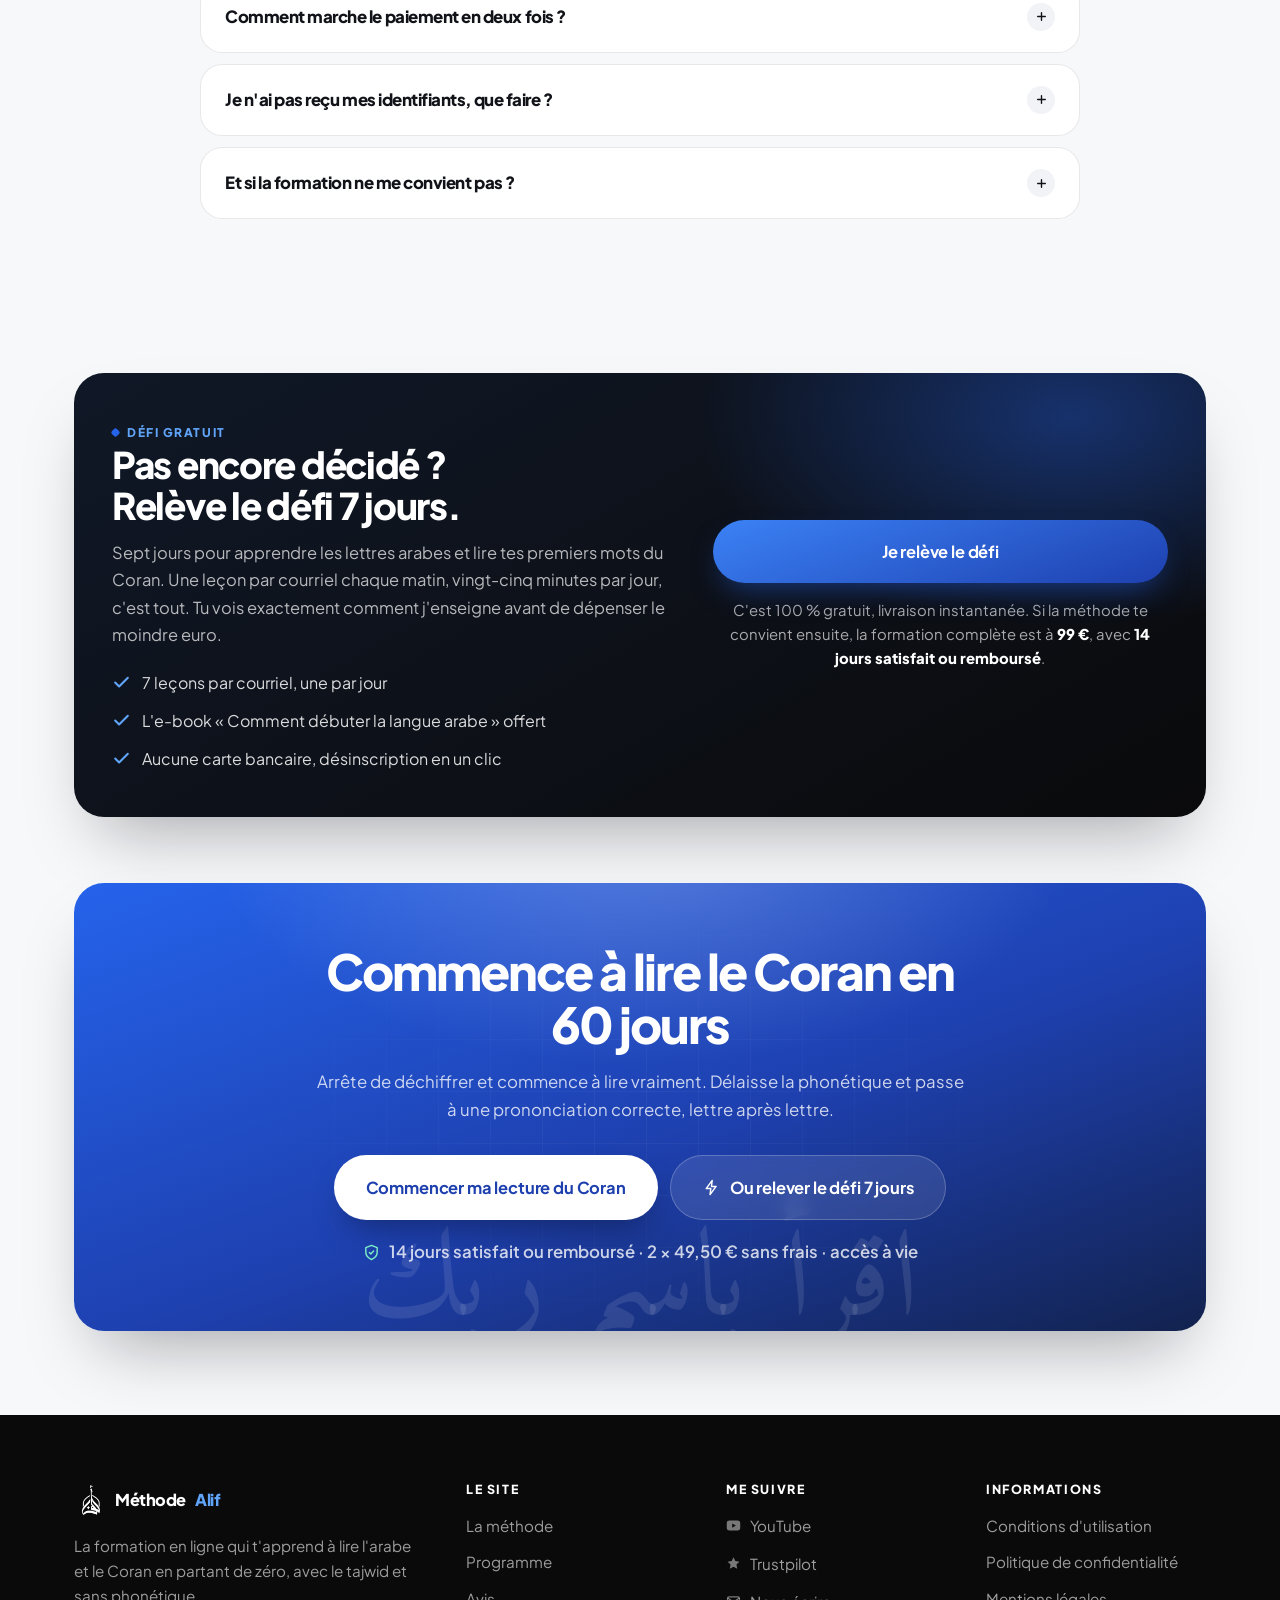
==== commit 52fa1dc5: "Add files via upload" ====
--- a/index.html
+++ b/index.html
@@ -103,6 +103,15 @@
 
   "aggregateRating":{"@type":"AggregateRating","ratingValue":"4.8","reviewCount":"47","bestRating":"5"}
 -->
+<!-- PostHog (statistiques, sans cookies) -->
+<script>
+  !function(t,e){var o,n,p,r;e.__SV||(window.posthog && window.posthog.__loaded)||(window.posthog=e,e._i=[],e.init=function(i,s,a){function g(t,e){var o=e.split(".");2==o.length&&(t=t[o[0]],e=o[1]),t[e]=function(){t.push([e].concat(Array.prototype.slice.call(arguments,0)))}}p||((p=t.createElement("script")).type="text/javascript",p.crossOrigin="anonymous",p.async=!0,p.src=s.api_host.replace(".i.posthog.com","-assets.i.posthog.com")+"/static/array.js",p.onerror=function(){p=null},(r=t.getElementsByTagName("script")[0]).parentNode.insertBefore(p,r));var u=e;for(void 0!==a?u=e[a]=[]:a="posthog",u.people=u.people||[],Object.defineProperty(u,"toString",{configurable:!0,enumerable:!0,writable:!0,value:function(t){var e="posthog";return"posthog"!==a&&(e+="."+a),t||(e+=" (stub)"),e}}),Object.defineProperty(u.people,"toString",{configurable:!0,enumerable:!0,writable:!0,value:function(){return u.toString(1)+".people (stub)"}}),o="init capture register register_once register_for_session unregister opt_out_capturing has_opted_out_capturing opt_in_capturing reset isFeatureEnabled getFeatureFlag getFeatureFlagPayload reloadFeatureFlags group identify setPersonProperties setPersonPropertiesForFlags resetPersonPropertiesForFlags setGroupPropertiesForFlags resetGroupPropertiesForFlags resetGroups onFeatureFlags addFeatureFlagsHandler onSessionId getSurveys getActiveMatchingSurveys renderSurvey canRenderSurvey getNextSurveyStep".split(" "),n=0;n<o.length;n++)g(u,o[n]);e._i.push([i,s,a])},e.__SV=1)}(document,window.posthog||[]);
+  posthog.init('phc_m4oAm9m8c32tiQWZ7YqWjNNrg8LjRF7F36ZsCE29VwSV', {
+    api_host: 'https://eu.i.posthog.com',
+    defaults: '2026-08-30',
+    cookieless_mode: 'always'
+  })
+</script>
 </head>
 <body>
 
